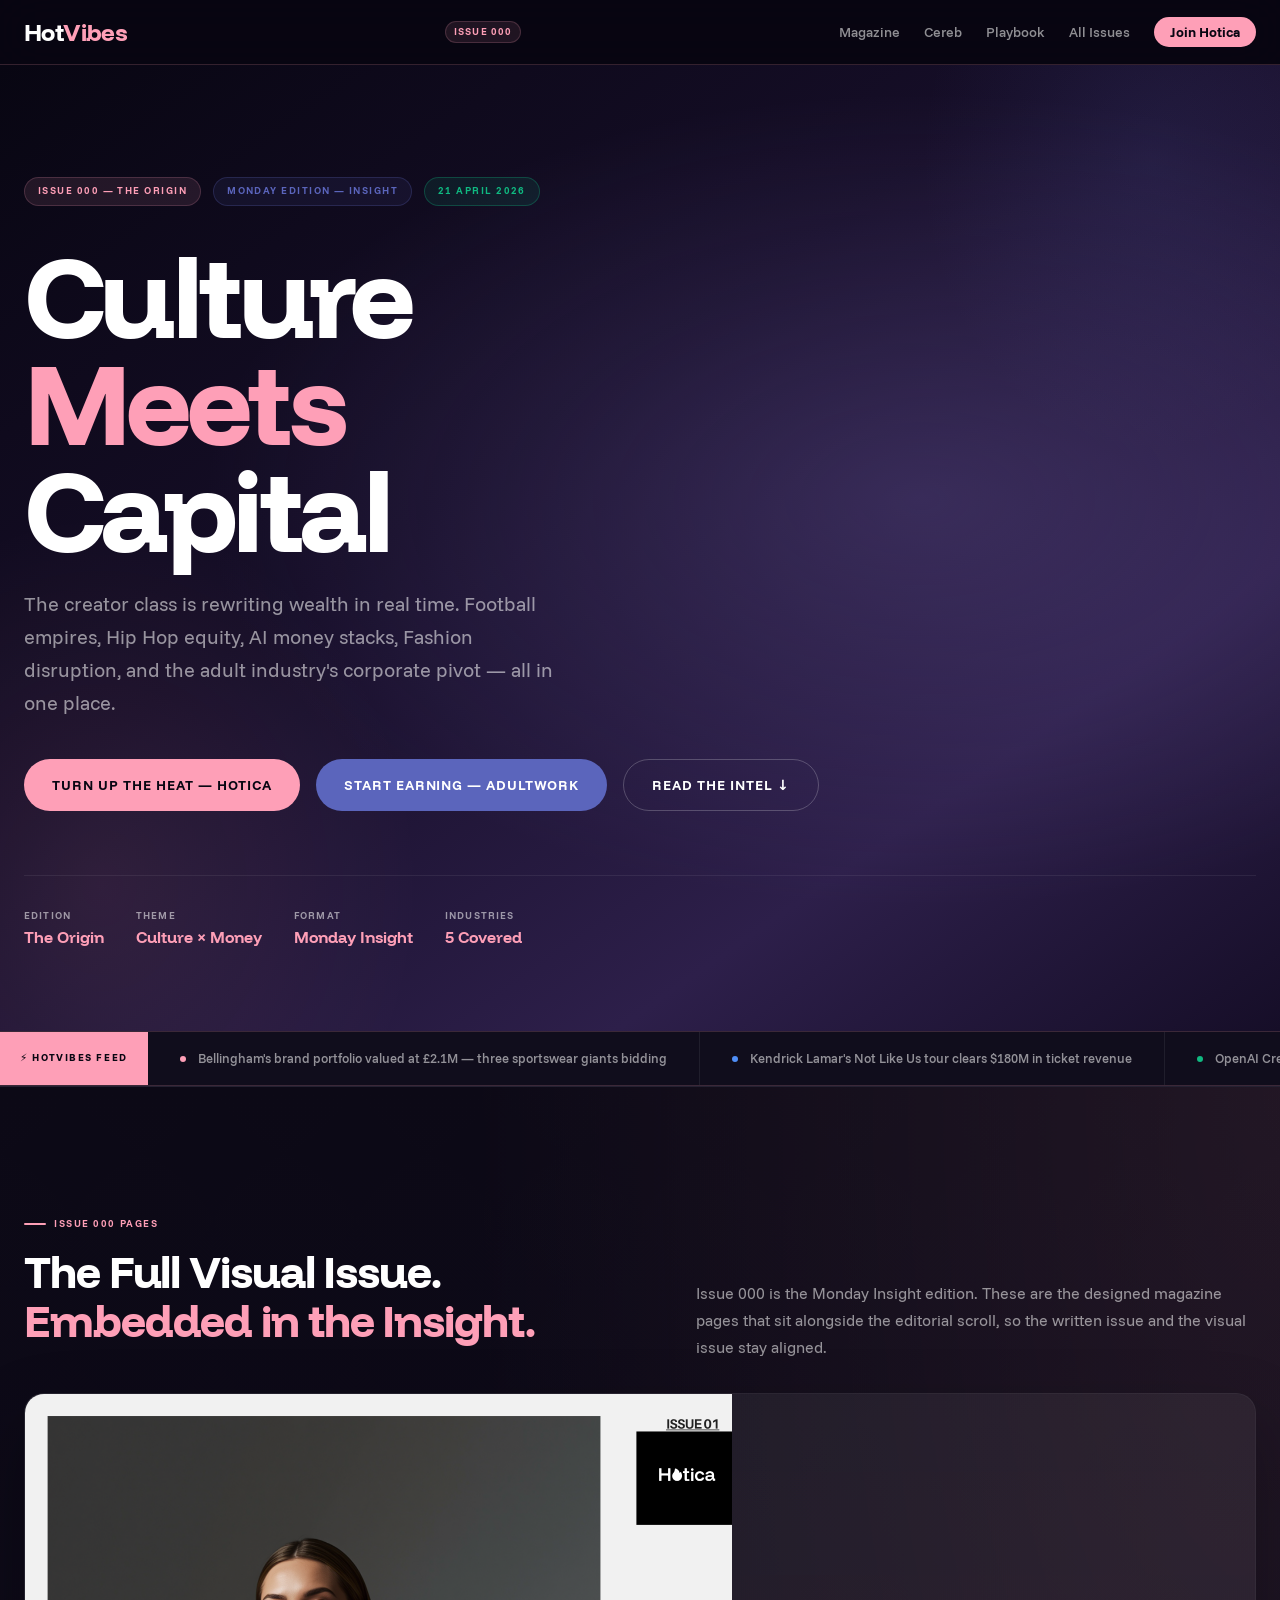
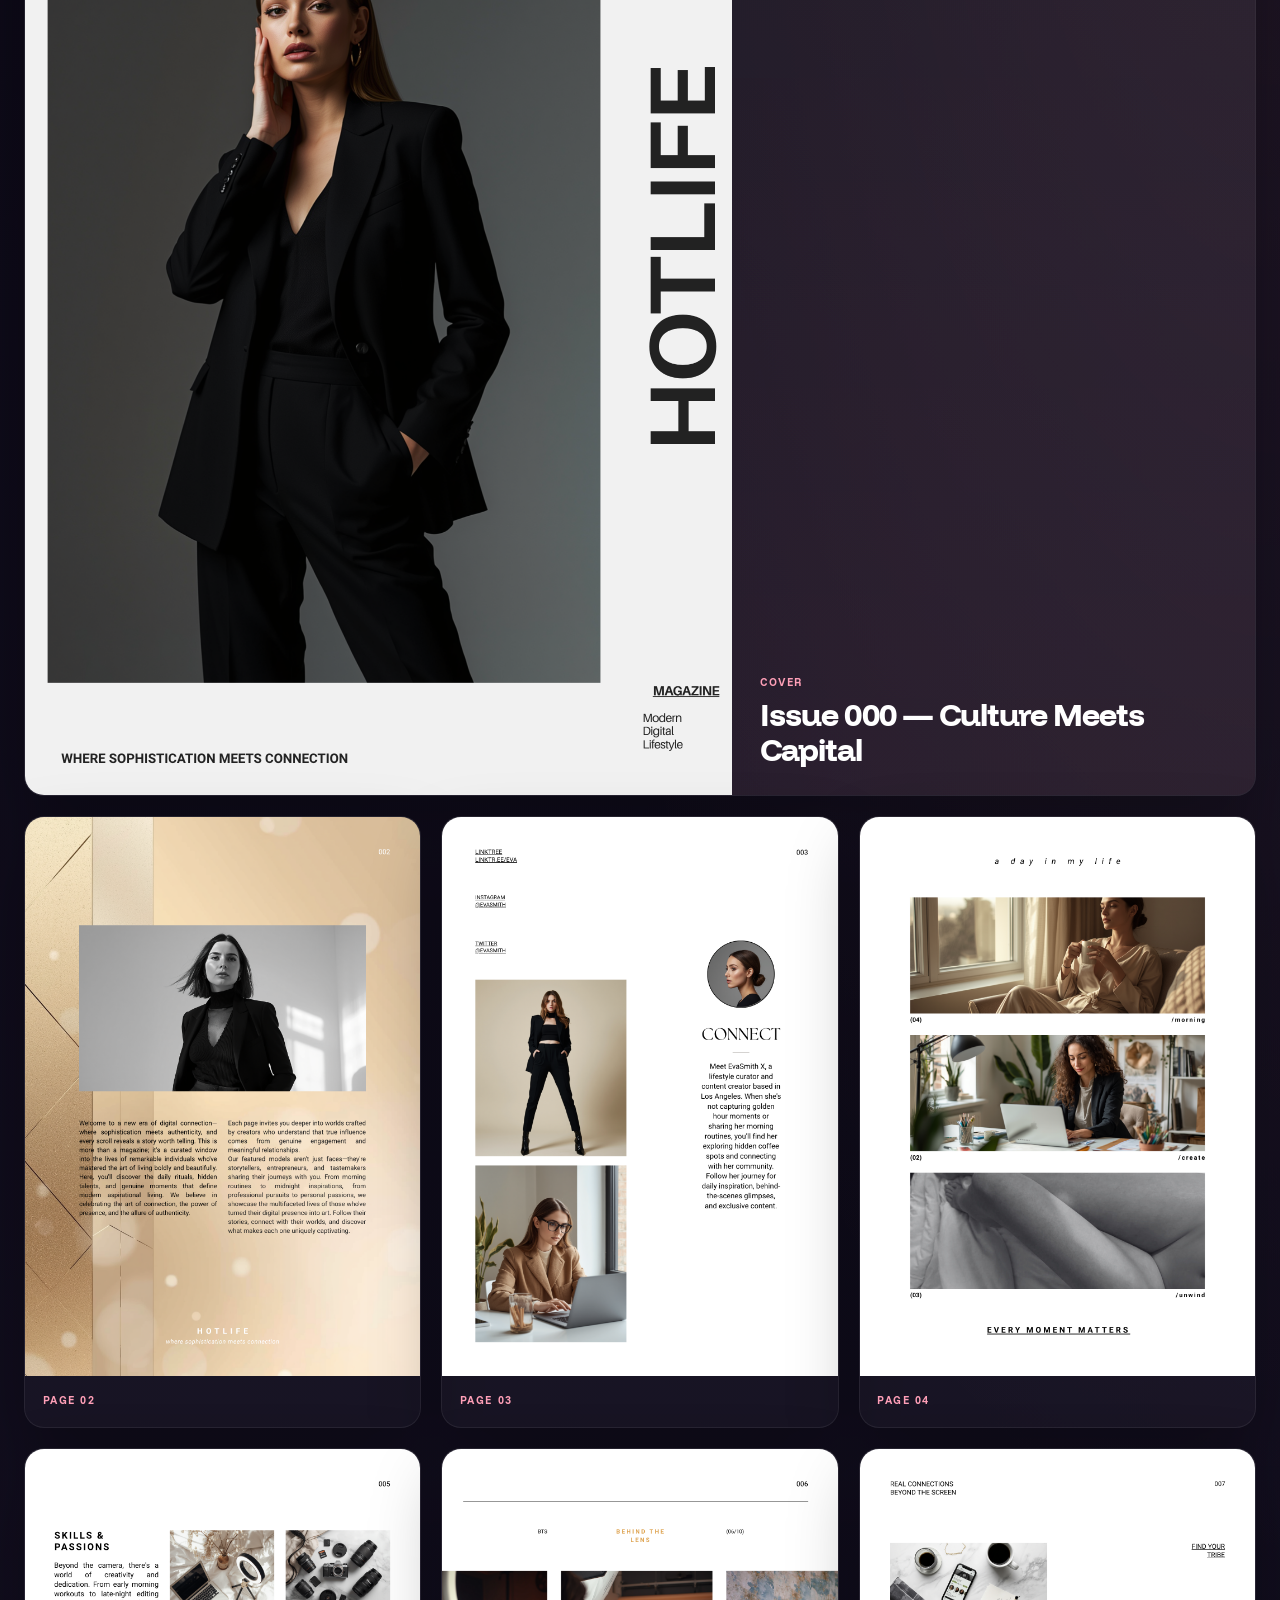
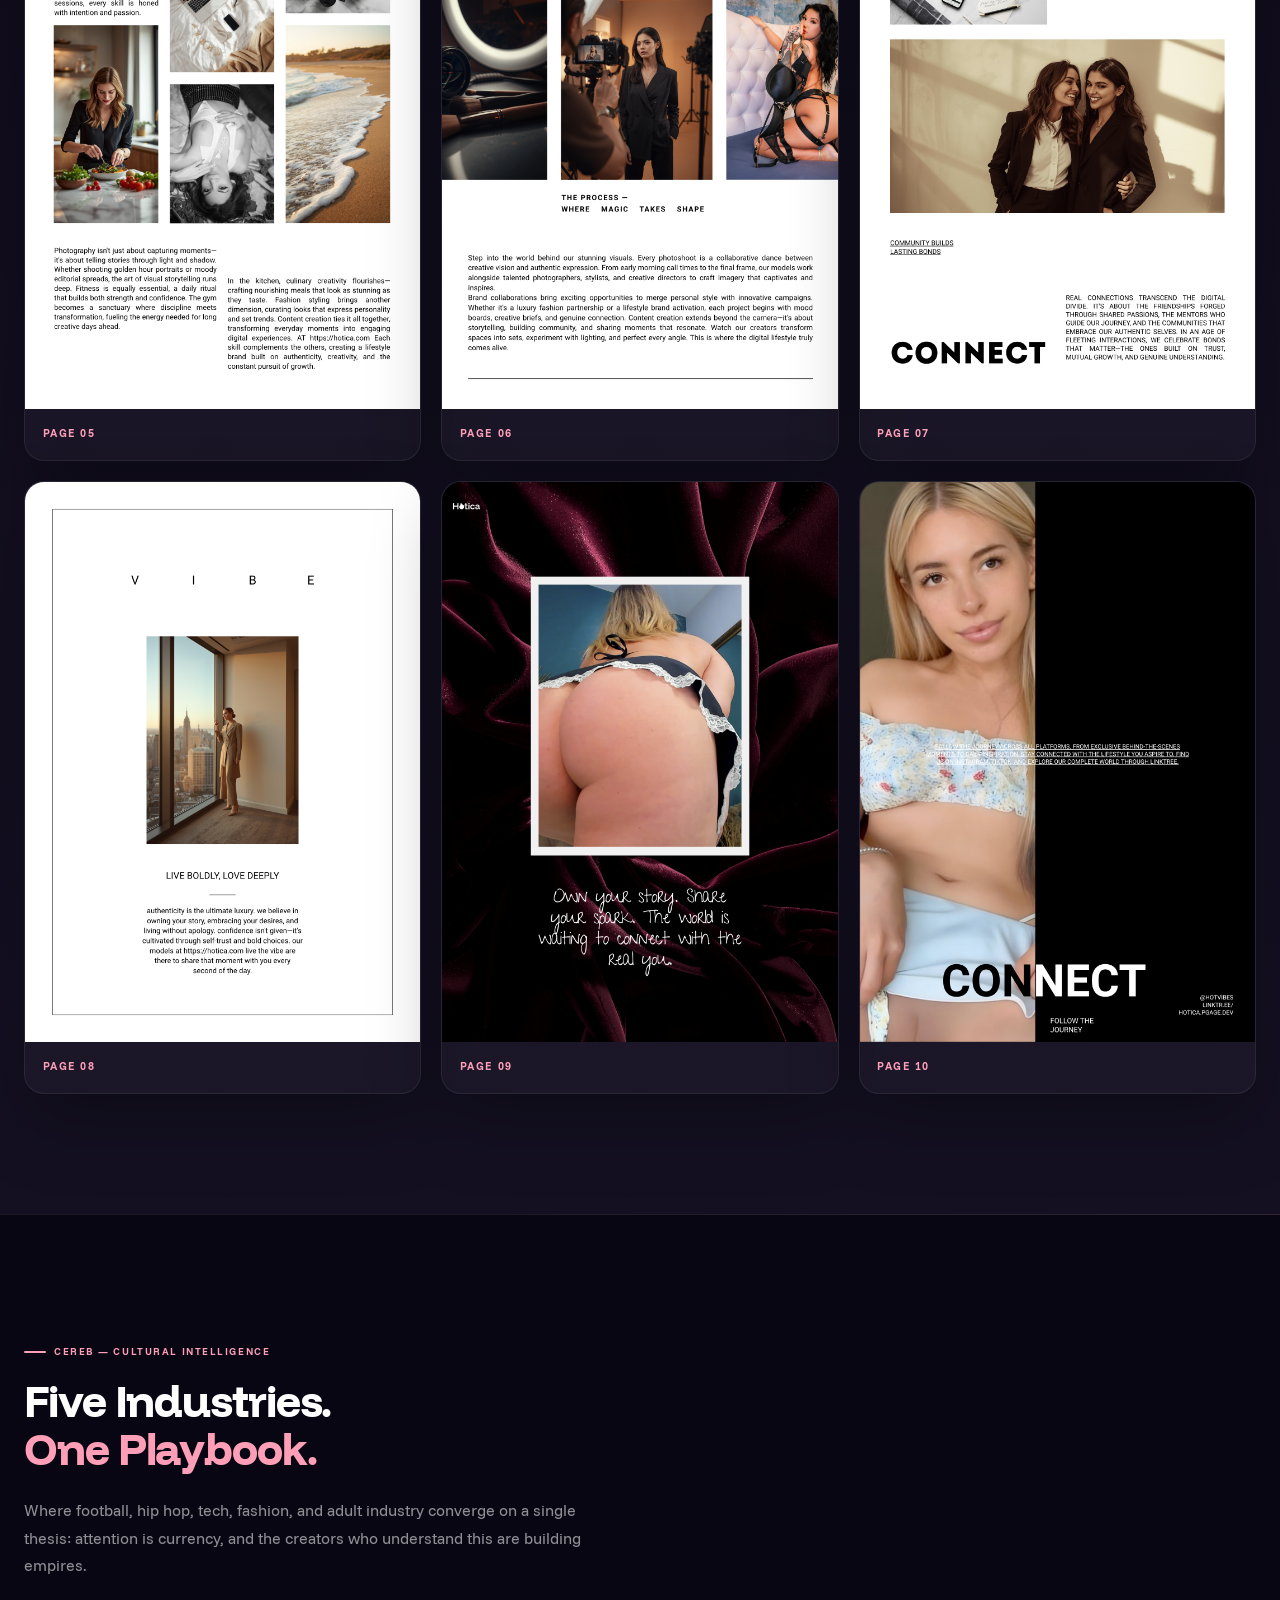
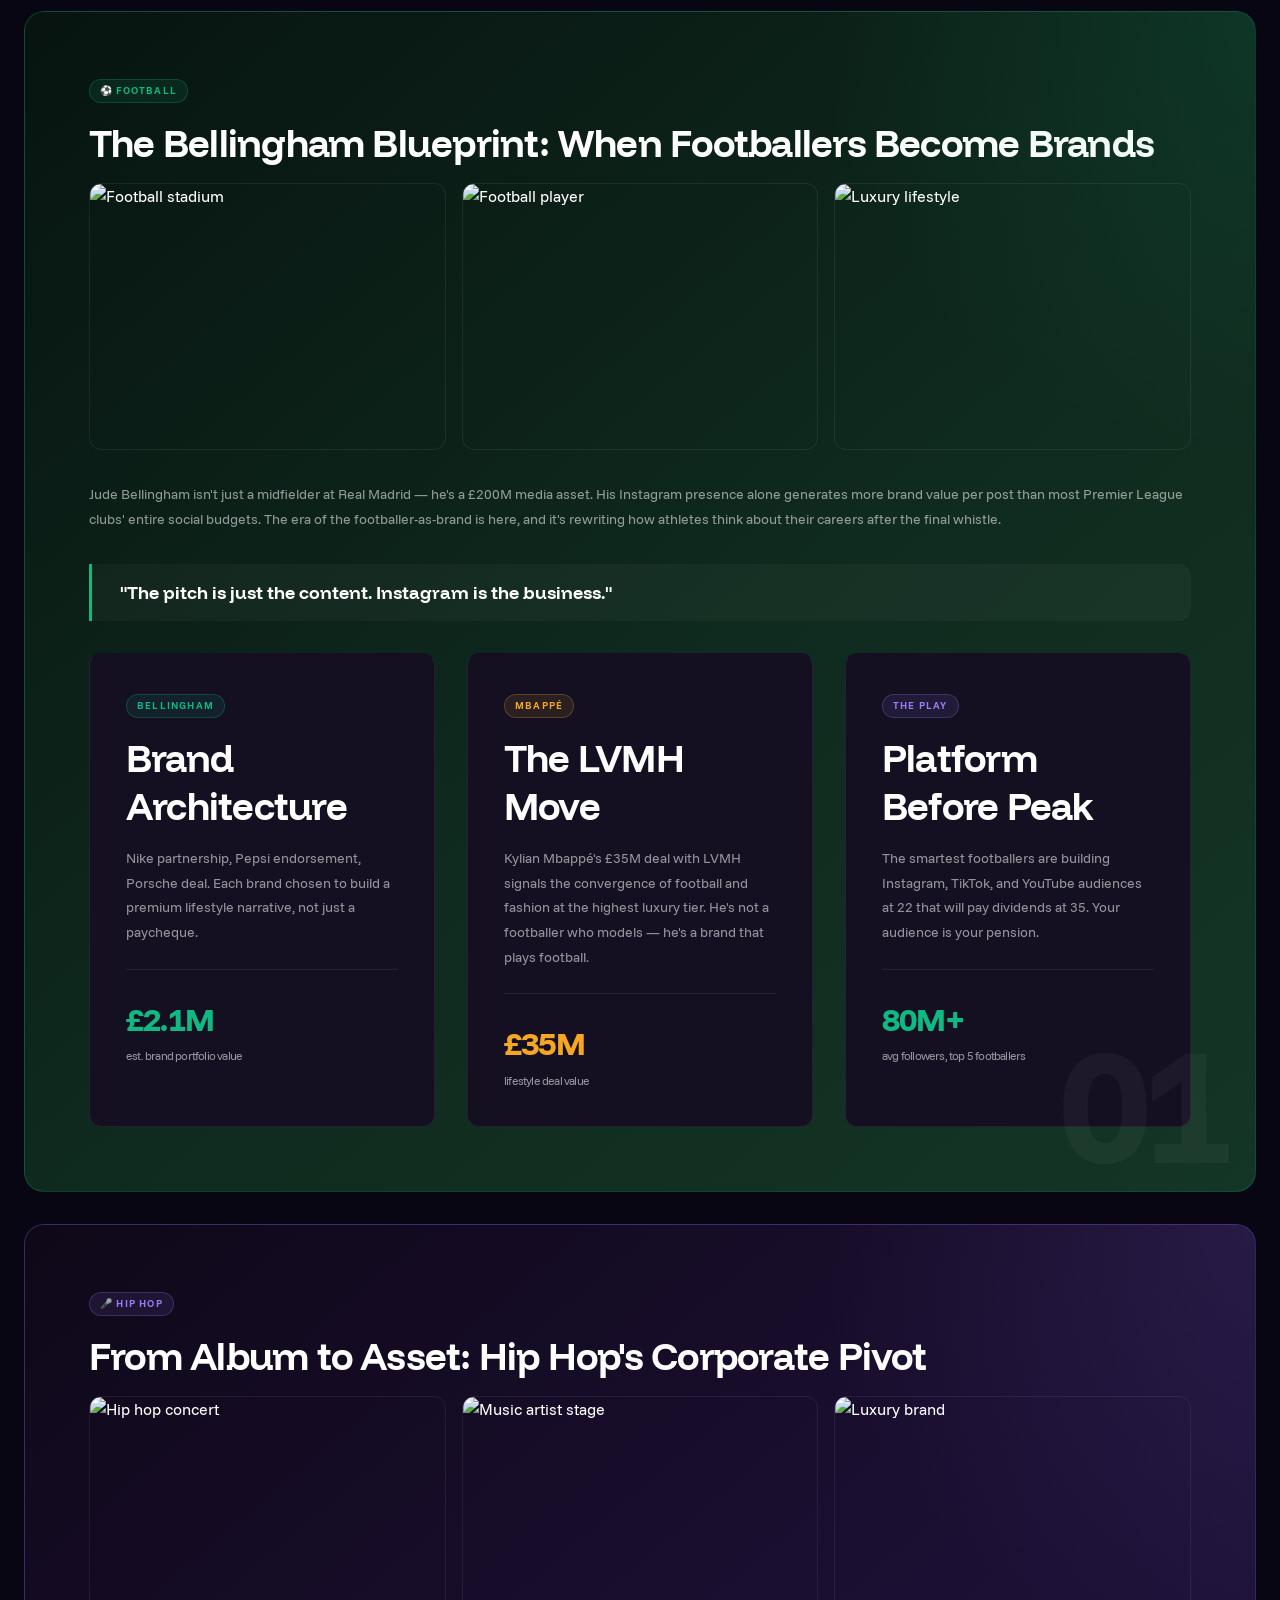
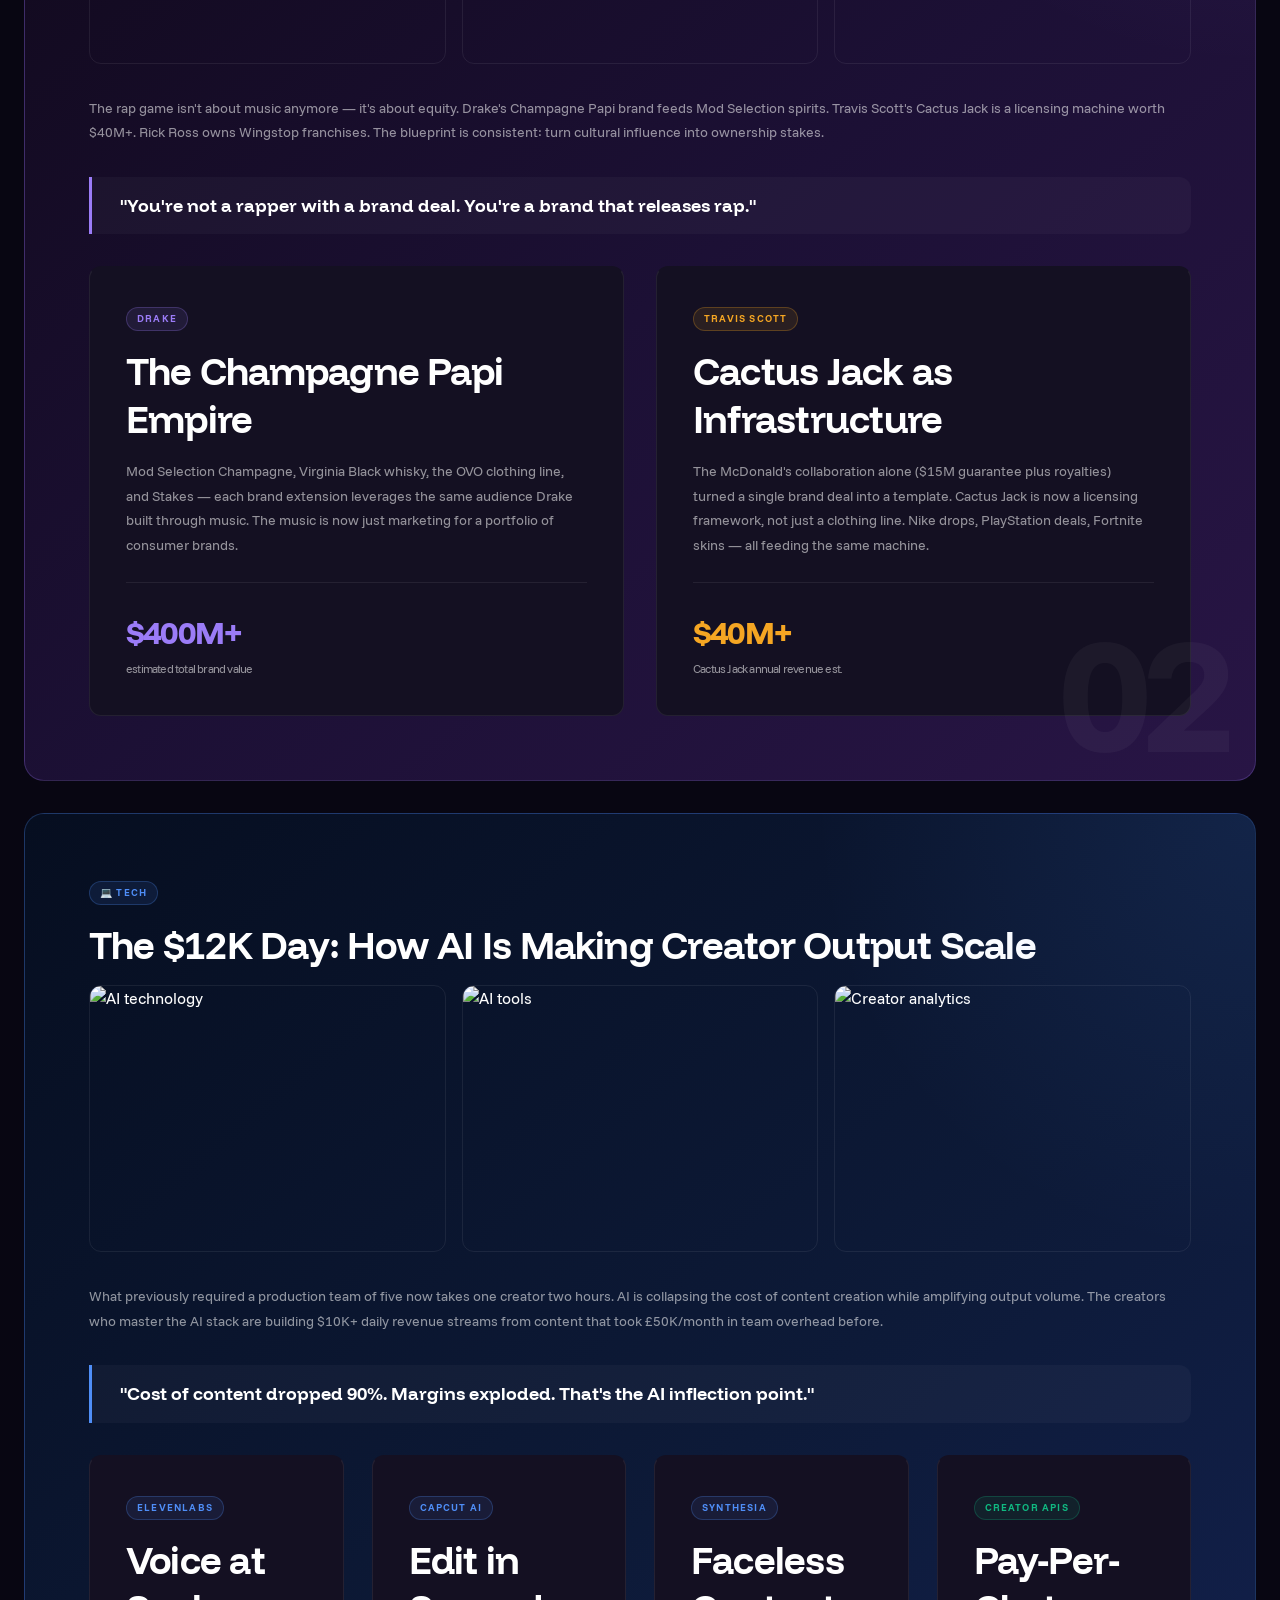
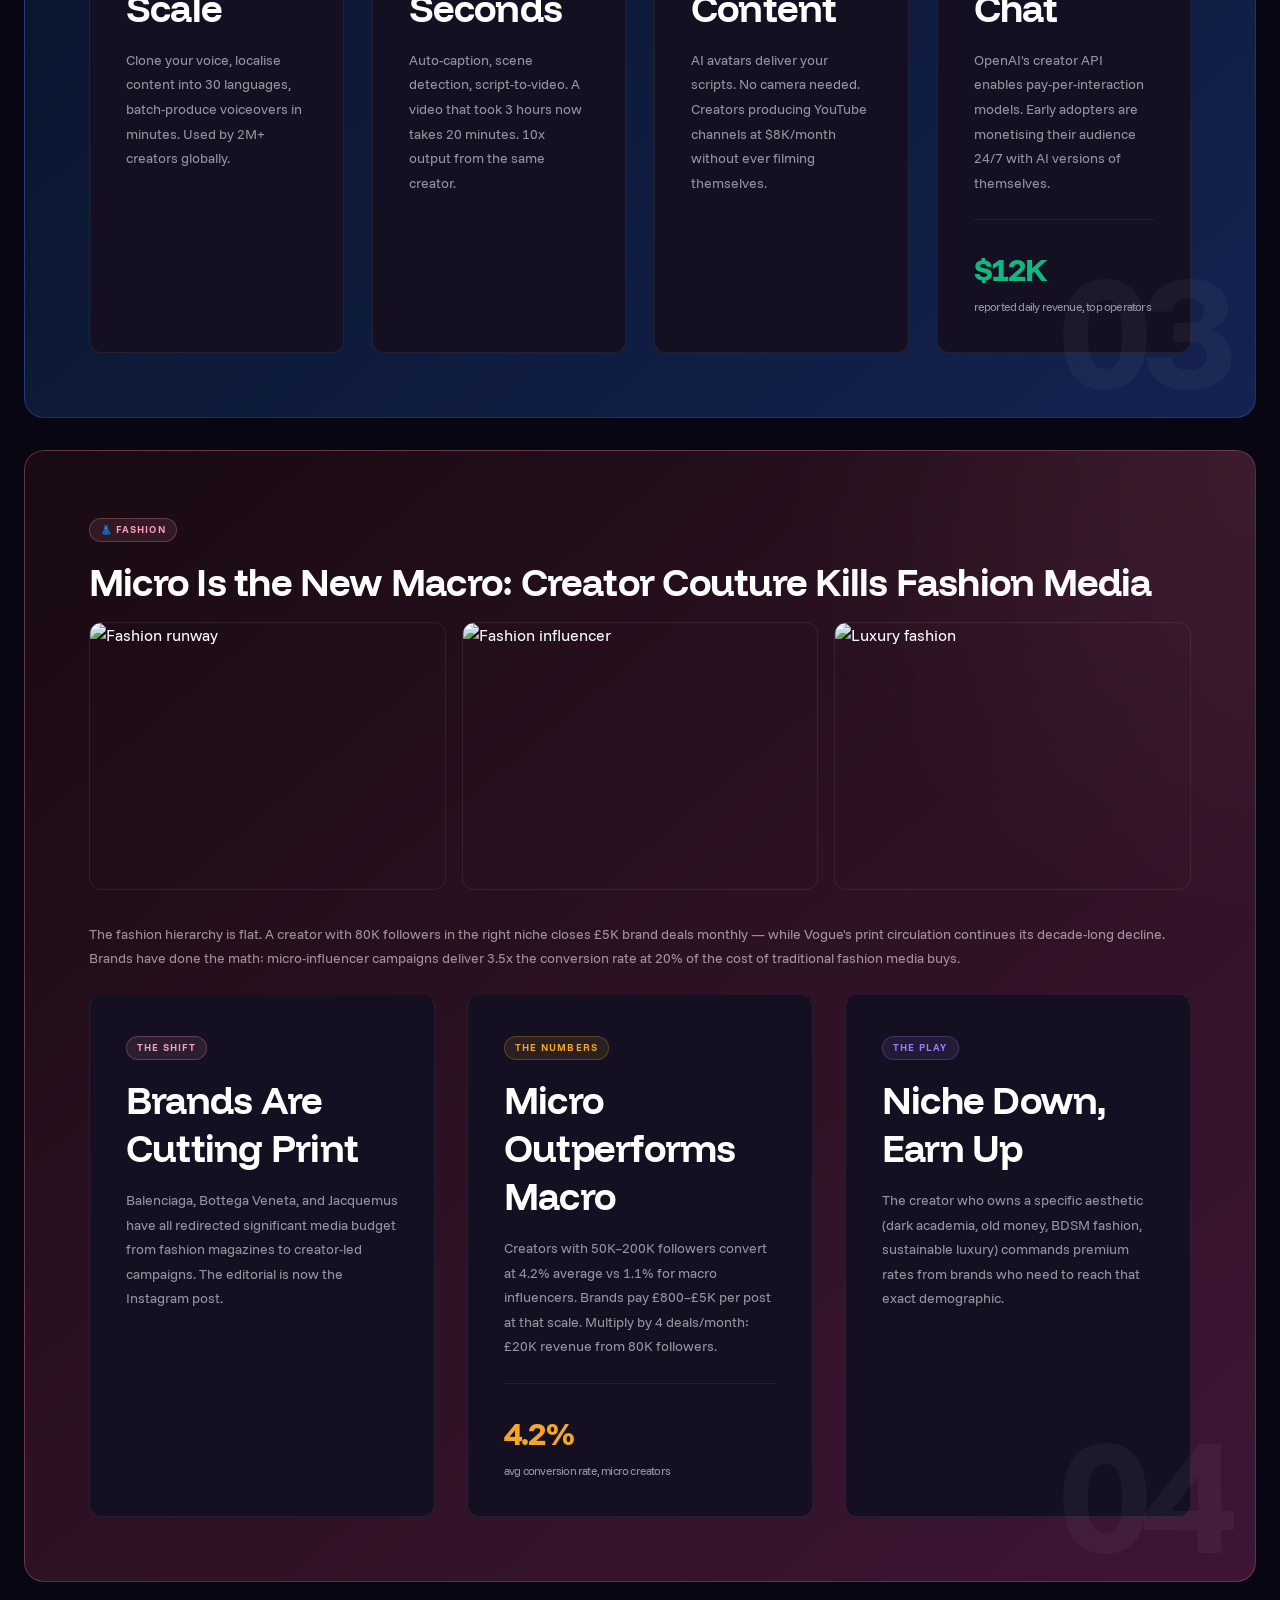
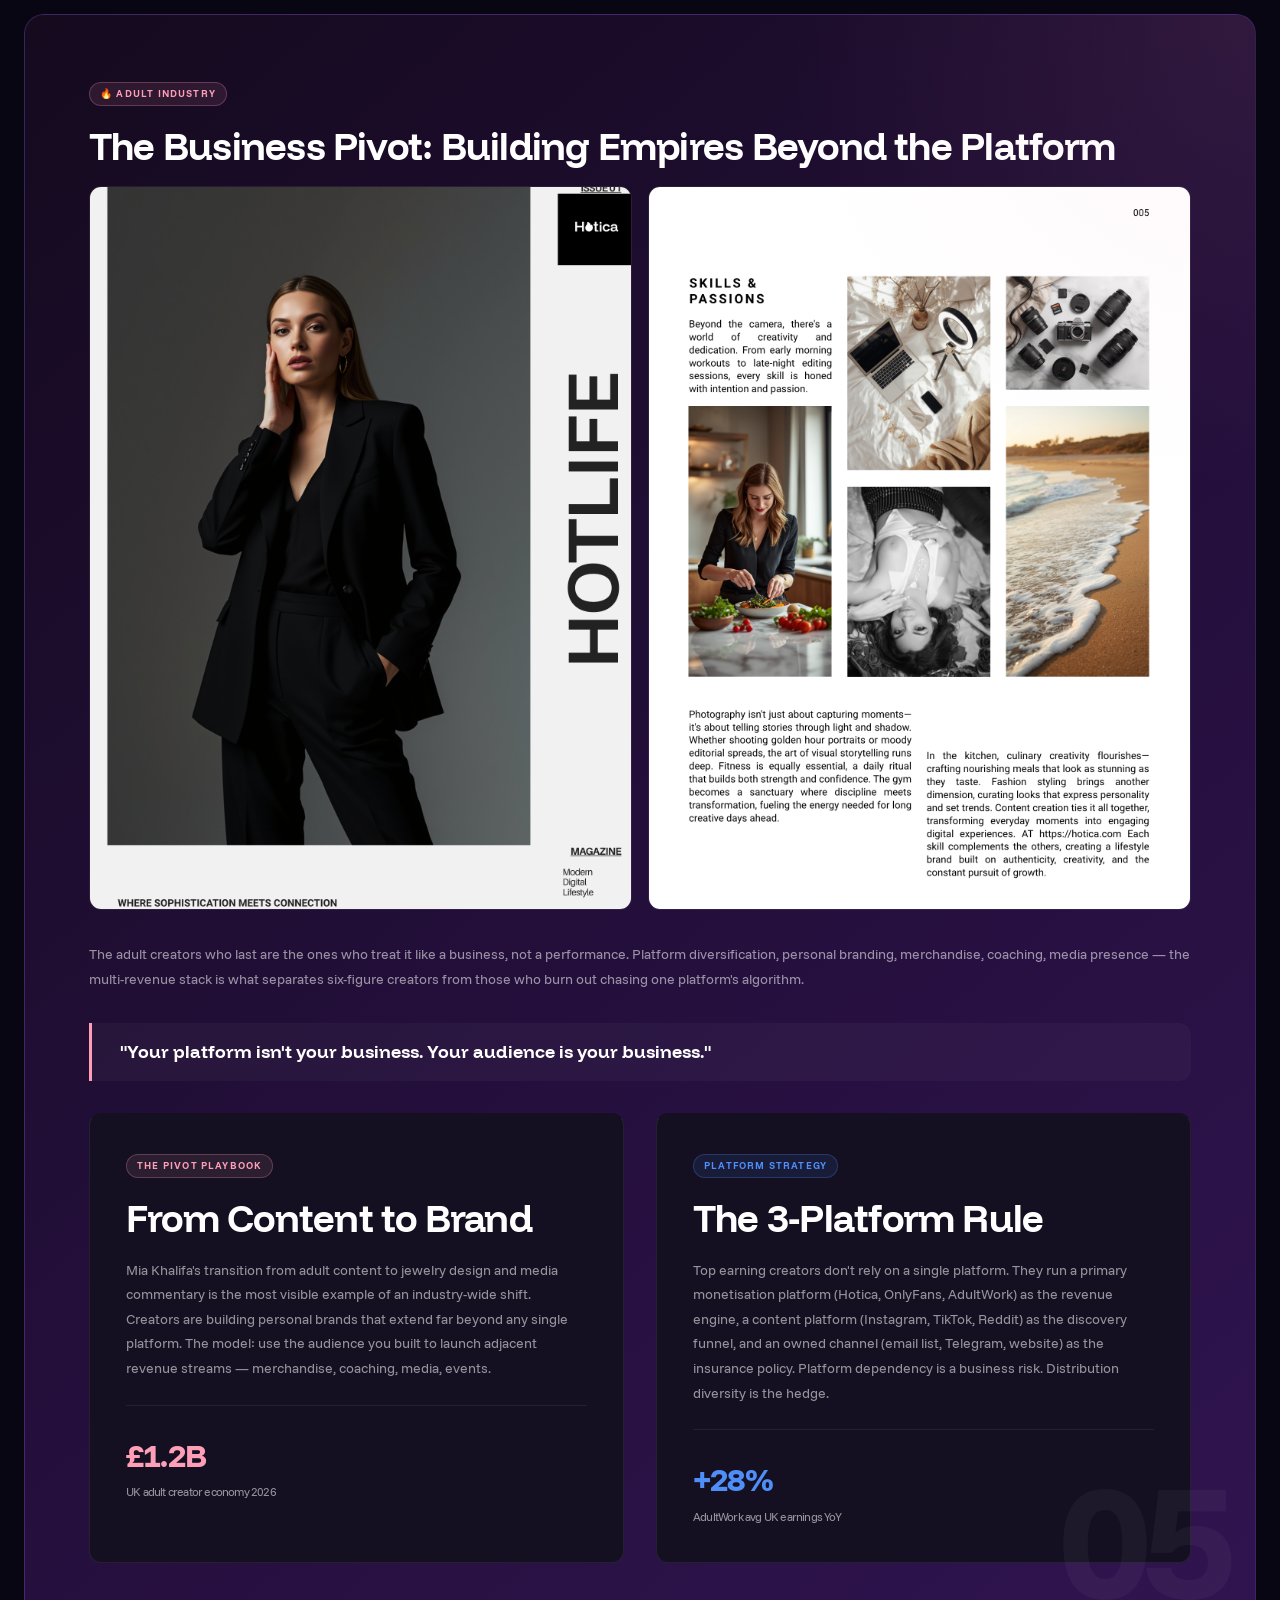
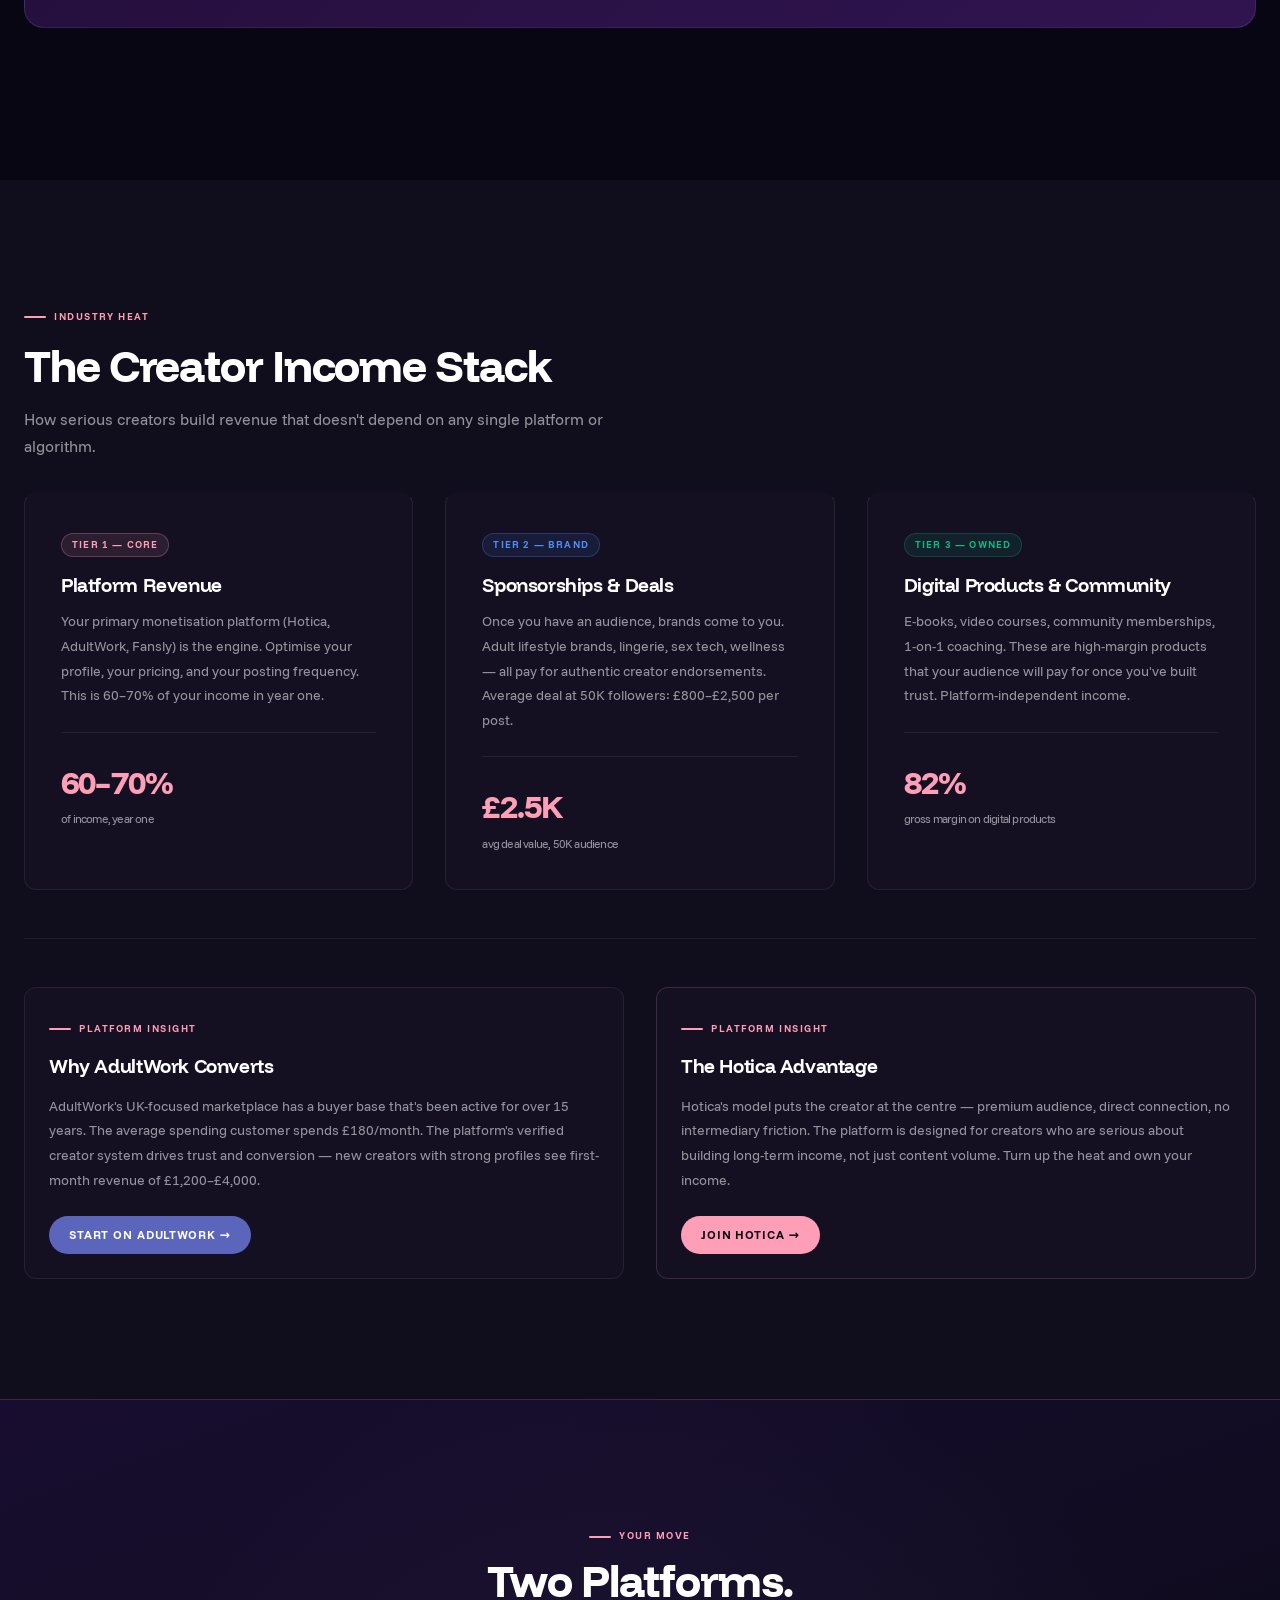
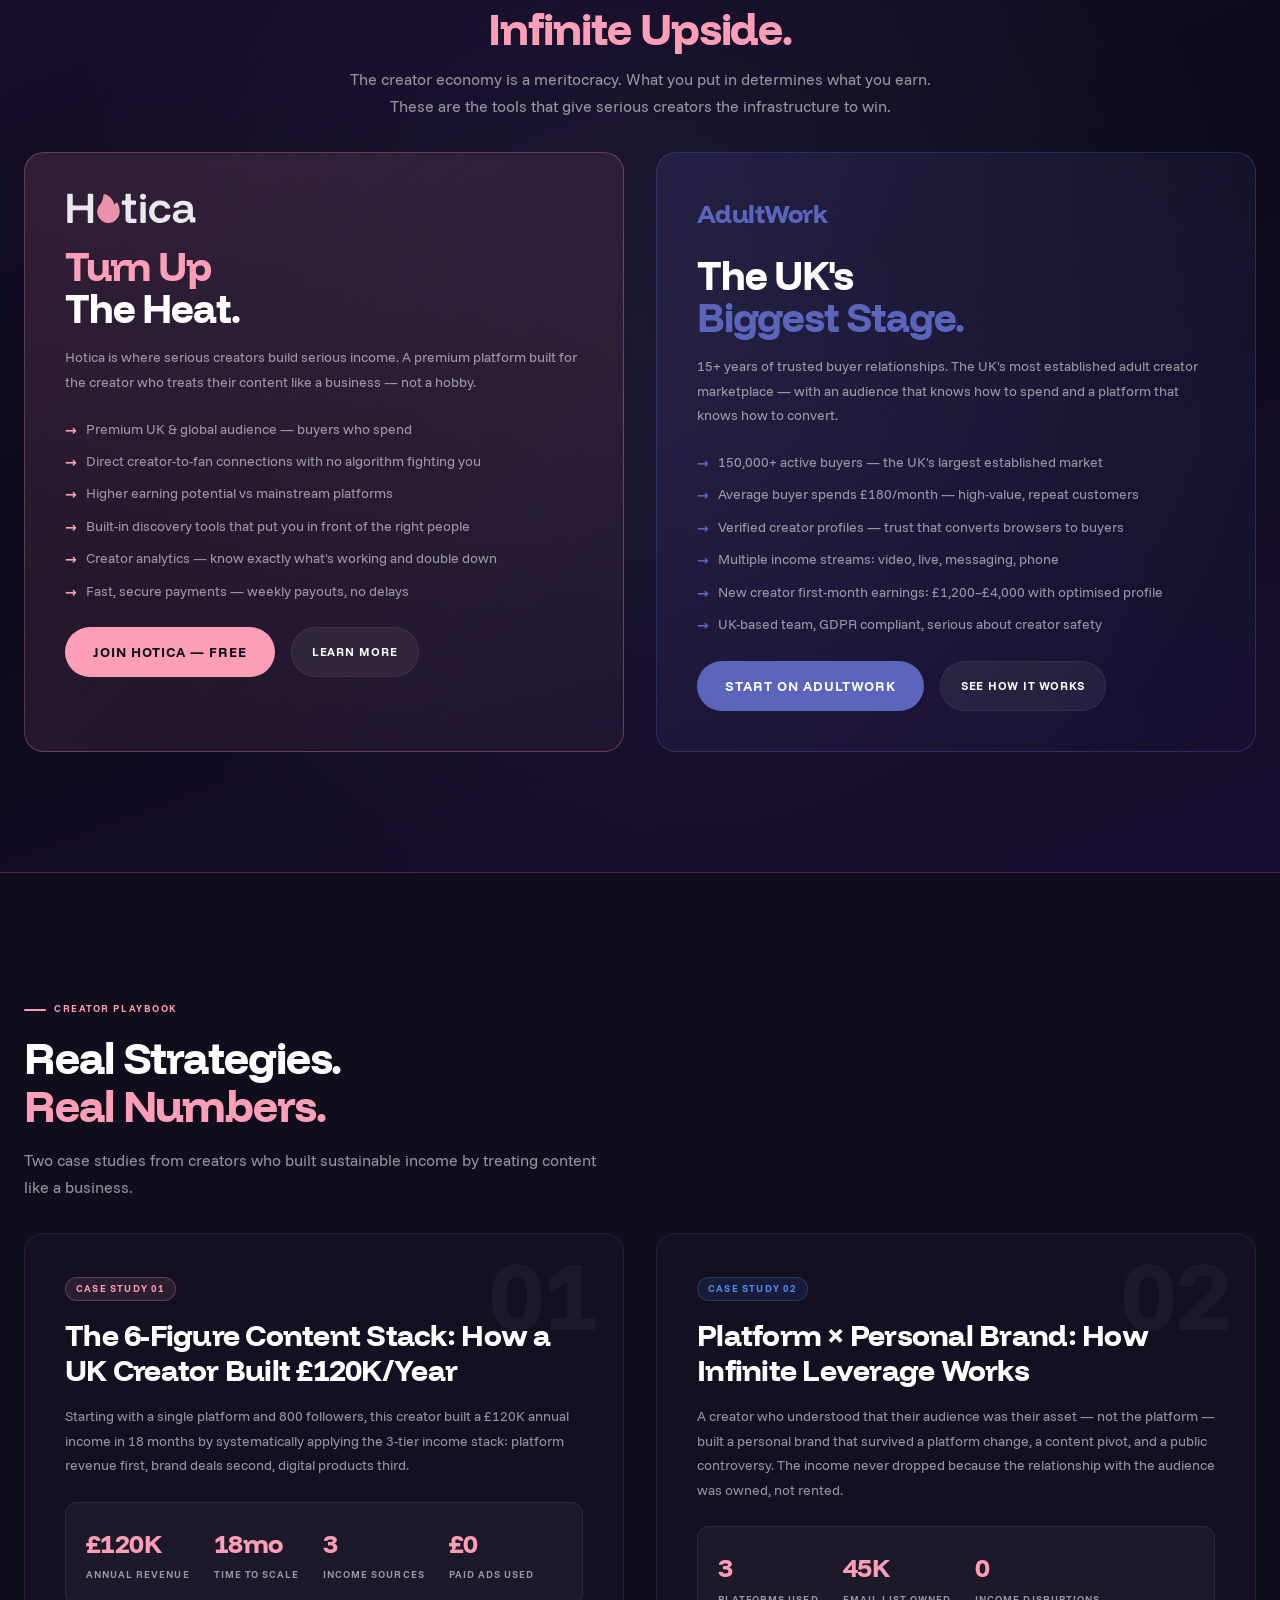
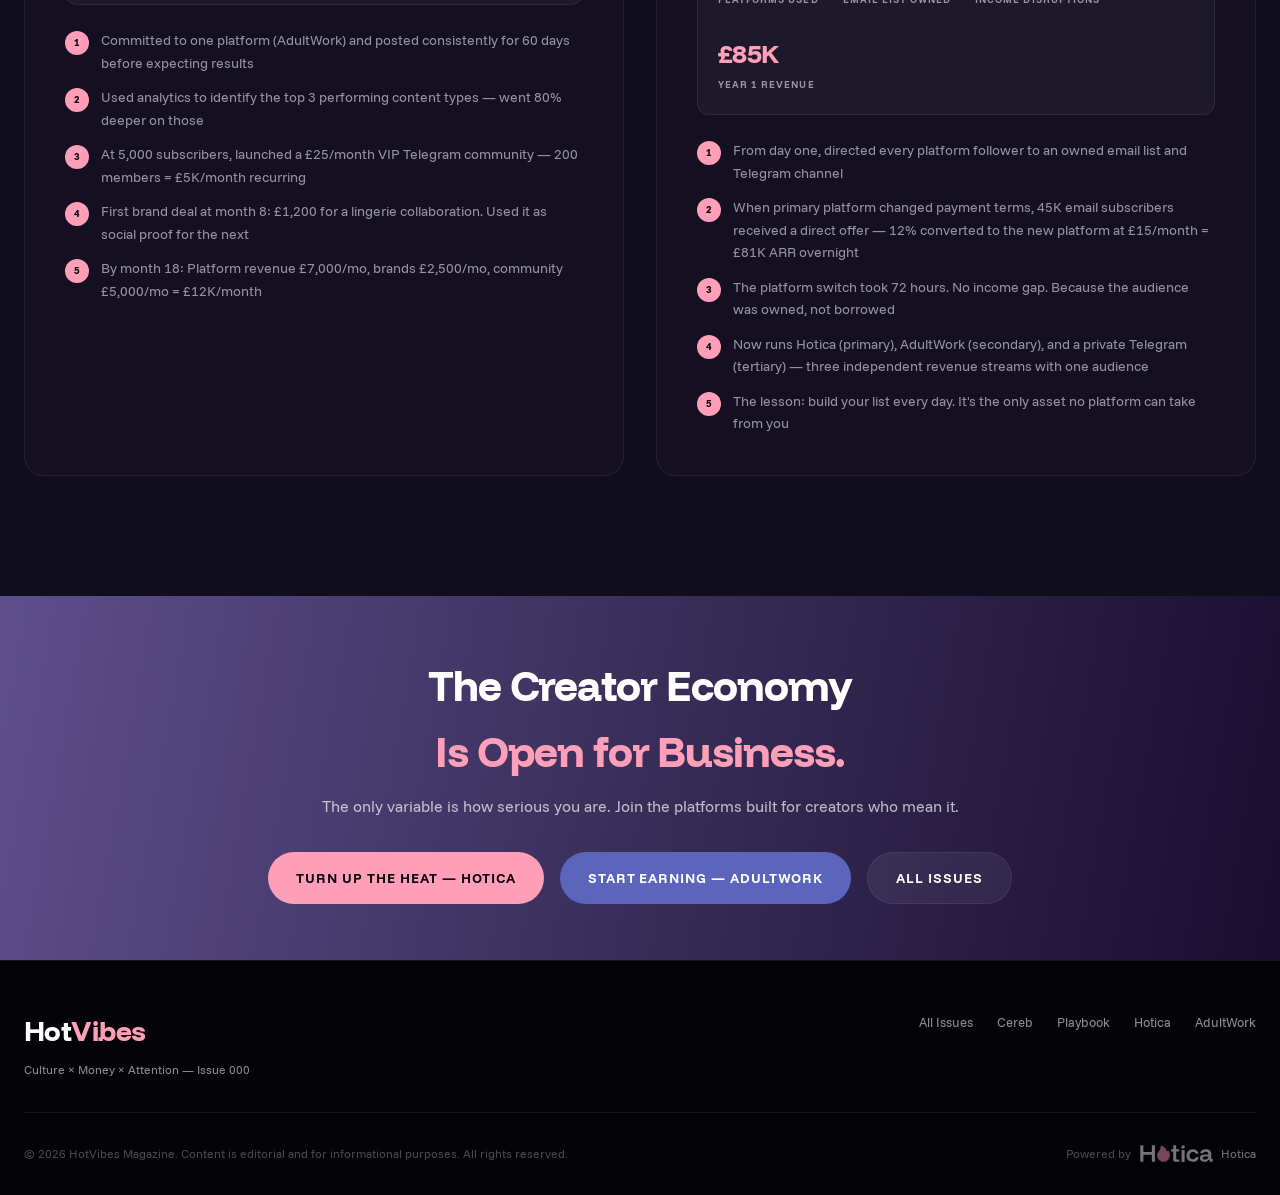
==== issues/000/index.html @ a5a2f008 "Design refresh: expanded palette, whitespace, category colours + images - New colour tokens: electri" ====
<!DOCTYPE html>
<html lang="en">
<head>
<meta charset="UTF-8">
<meta name="viewport" content="width=device-width, initial-scale=1.0">
<title>HotVibes Issue 000 — Culture Meets Capital</title>
<meta name="description" content="The creator class is rewriting wealth in real time. Football, Hip Hop, Tech, Fashion & Adult Industry intel in one place.">
<meta property="og:title" content="HotVibes Issue 000 — Culture Meets Capital">
<meta property="og:description" content="The creator class is rewriting wealth in real time.">
<meta property="og:type" content="article">
<link rel="canonical" href="/issues/000/">
<link rel="stylesheet" href="../../assets/css/styles.css">
</head>
<body>

<!-- NAV -->
<nav class="nav">
  <div class="nav-inner">
    <a href="../../" class="nav-logo"><span class="hot">Hot</span><span class="vibes">Vibes</span></a>
    <span class="nav-badge">Issue 000</span>
    <ul class="nav-links">
      <li><a href="#magazine">Magazine</a></li>
      <li><a href="#cereb">Cereb</a></li>
      <li><a href="#playbook">Playbook</a></li>
      <li><a href="../../">All Issues</a></li>
      <li><a href="https://hotica.com" target="_blank" rel="noopener" class="nav-cta">Join Hotica</a></li>
    </ul>
  </div>
</nav>

<!-- HERO -->
<section class="hero">
  <div class="hero-inner">
    <div class="hero-eyebrow fu fu1">
      <span class="tag tag-pink">Issue 000 — The Origin</span>
      <span class="tag tag-blue">Monday Edition — Insight</span>
      <span class="tag tag-green">21 April 2026</span>
    </div>

    <h1 class="hero-title fu fu2">
      Culture<br>
      <span class="acc">Meets</span><br>
      Capital
    </h1>

    <p class="hero-tagline fu fu3">
      The creator class is rewriting wealth in real time. Football empires, Hip Hop equity, AI money stacks, Fashion disruption, and the adult industry's corporate pivot — all in one place.
    </p>

    <div class="hero-ctas fu fu4">
      <a href="https://hotica.com" target="_blank" rel="noopener" class="btn btn-pink pulse">Turn Up the Heat — Hotica</a>
      <a href="https://adultwork.com" target="_blank" rel="noopener" class="btn btn-blue">Start Earning — AdultWork</a>
      <a href="#cereb" class="btn btn-outline">Read the Intel ↓</a>
    </div>

    <div class="hero-meta fu fu4">
      <div class="hero-meta-item">
        <span class="hm-label">Edition</span>
        <span class="hm-value">The Origin</span>
      </div>
      <div class="hero-meta-item">
        <span class="hm-label">Theme</span>
        <span class="hm-value">Culture × Money</span>
      </div>
      <div class="hero-meta-item">
        <span class="hm-label">Format</span>
        <span class="hm-value">Monday Insight</span>
      </div>
      <div class="hero-meta-item">
        <span class="hm-label">Industries</span>
        <span class="hm-value">5 Covered</span>
      </div>
    </div>
  </div>
</section>

<!-- HOTVIBES FEED -->
<div class="ticker-wrap">
  <div class="ticker-inner">
    <div class="ticker-badge">⚡ HotVibes Feed</div>
    <div class="ticker-track-wrap">
      <div class="ticker-track">
        <div class="ticker-item"><span class="dot"></span>Bellingham's brand portfolio valued at £2.1M — three sportswear giants bidding</div>
        <div class="ticker-item"><span class="dot b"></span>Kendrick Lamar's Not Like Us tour clears $180M in ticket revenue</div>
        <div class="ticker-item"><span class="dot g"></span>OpenAI Creator API early adopters reporting $12K/day from pay-per-interaction models</div>
        <div class="ticker-item"><span class="dot"></span>Balenciaga redirects 40% of ad budget from print to creator deals</div>
        <div class="ticker-item"><span class="dot b"></span>UK adult creator economy hits £1.2B — platform diversification now essential</div>
        <div class="ticker-item"><span class="dot g"></span>Mbappé signs £35M lifestyle brand deal with LVMH — football meets luxury</div>
        <div class="ticker-item"><span class="dot"></span>ElevenLabs AI voice cloning now used by 2M+ content creators globally</div>
        <div class="ticker-item"><span class="dot b"></span>Travis Scott's Cactus Jack brand generates $40M+ annually across licensing</div>
        <div class="ticker-item"><span class="dot g"></span>Micro-influencers (50K–200K) outperform celebrities in conversion rate by 3.5x</div>
        <div class="ticker-item"><span class="dot"></span>AdultWork creator average UK earnings up 28% YoY — monetisation tools key</div>
      </div>
    </div>
  </div>
</div>

<!-- MAGAZINE PAGES -->
<section class="section magazine-section" id="magazine">
  <div class="container">
    <div class="magazine-head fu">
      <div>
        <div class="label">Issue 000 Pages</div>
        <h2 class="section-title mb-2">The Full Visual Issue.<br><span class="text-pink">Embedded in the Insight.</span></h2>
      </div>
      <p class="section-sub">Issue 000 is the Monday Insight edition. These are the designed magazine pages that sit alongside the editorial scroll, so the written issue and the visual issue stay aligned.</p>
    </div>

    <div class="magazine-grid fu">
      <figure class="mag-card mag-card-cover">
        <img src="../../lifestyle-magazine-assets/cover page.png" alt="HotVibes Issue 000 cover page" loading="eager">
        <figcaption>
          <span class="mag-kicker">Cover</span>
          <span class="mag-title">Issue 000 — Culture Meets Capital</span>
        </figcaption>
      </figure>

      <figure class="mag-card">
        <img src="../../lifestyle-magazine-assets/2.png" alt="HotVibes Issue 000 page 2" loading="lazy">
        <figcaption><span class="mag-kicker">Page 02</span></figcaption>
      </figure>
      <figure class="mag-card">
        <img src="../../lifestyle-magazine-assets/3.png" alt="HotVibes Issue 000 page 3" loading="lazy">
        <figcaption><span class="mag-kicker">Page 03</span></figcaption>
      </figure>
      <figure class="mag-card">
        <img src="../../lifestyle-magazine-assets/4.png" alt="HotVibes Issue 000 page 4" loading="lazy">
        <figcaption><span class="mag-kicker">Page 04</span></figcaption>
      </figure>
      <figure class="mag-card">
        <img src="../../lifestyle-magazine-assets/5.png" alt="HotVibes Issue 000 page 5" loading="lazy">
        <figcaption><span class="mag-kicker">Page 05</span></figcaption>
      </figure>
      <figure class="mag-card">
        <img src="../../lifestyle-magazine-assets/6.png" alt="HotVibes Issue 000 page 6" loading="lazy">
        <figcaption><span class="mag-kicker">Page 06</span></figcaption>
      </figure>
      <figure class="mag-card">
        <img src="../../lifestyle-magazine-assets/7.png" alt="HotVibes Issue 000 page 7" loading="lazy">
        <figcaption><span class="mag-kicker">Page 07</span></figcaption>
      </figure>
      <figure class="mag-card">
        <img src="../../lifestyle-magazine-assets/8.png" alt="HotVibes Issue 000 page 8" loading="lazy">
        <figcaption><span class="mag-kicker">Page 08</span></figcaption>
      </figure>
      <figure class="mag-card">
        <img src="../../lifestyle-magazine-assets/9.png" alt="HotVibes Issue 000 page 9" loading="lazy">
        <figcaption><span class="mag-kicker">Page 09</span></figcaption>
      </figure>
      <figure class="mag-card">
        <img src="../../lifestyle-magazine-assets/10.png" alt="HotVibes Issue 000 page 10" loading="lazy">
        <figcaption><span class="mag-kicker">Page 10</span></figcaption>
      </figure>
    </div>
  </div>
</section>

<!-- CEREB SECTION -->
<section class="section" id="cereb">
  <div class="container">
    <div class="label">Cereb — Cultural Intelligence</div>
    <h2 class="section-title mb-3">Five Industries.<br><span class="text-pink">One Playbook.</span></h2>
    <p class="section-sub mb-4">Where football, hip hop, tech, fashion, and adult industry converge on a single thesis: attention is currency, and the creators who understand this are building empires.</p>

    <!-- FOOTBALL -->
    <div class="cereb-hero cereb-football fu">
      <div class="cereb-num">01</div>
      <span class="card-tag ct-green">⚽ Football</span>
      <h3 class="card-title">The Bellingham Blueprint: When Footballers Become Brands</h3>
      <div class="cereb-img-row">
        <img src="https://images.unsplash.com/photo-1560272564-c83b66b1ad12?w=800&q=80&auto=format&fit=crop" alt="Football stadium" loading="lazy">
        <img src="https://images.unsplash.com/photo-1606925797300-0b35e9d1794e?w=800&q=80&auto=format&fit=crop" alt="Football player" loading="lazy">
        <img src="https://images.unsplash.com/photo-1517466787929-bc90951d0974?w=800&q=80&auto=format&fit=crop" alt="Luxury lifestyle" loading="lazy">
      </div>
      <p class="card-body">Jude Bellingham isn't just a midfielder at Real Madrid — he's a £200M media asset. His Instagram presence alone generates more brand value per post than most Premier League clubs' entire social budgets. The era of the footballer-as-brand is here, and it's rewriting how athletes think about their careers after the final whistle.</p>
      <div class="pull-quote green">"The pitch is just the content. Instagram is the business."</div>
      <div class="g3 mt-3">
        <div class="card c-green">
          <span class="card-tag ct-green">Bellingham</span>
          <div class="card-title">Brand Architecture</div>
          <div class="card-body">Nike partnership, Pepsi endorsement, Porsche deal. Each brand chosen to build a premium lifestyle narrative, not just a paycheque.</div>
          <div class="card-stat s-green">£2.1M<span class="card-stat-label">est. brand portfolio value</span></div>
        </div>
        <div class="card c-amber">
          <span class="card-tag ct-amber">Mbappé</span>
          <div class="card-title">The LVMH Move</div>
          <div class="card-body">Kylian Mbappé's £35M deal with LVMH signals the convergence of football and fashion at the highest luxury tier. He's not a footballer who models — he's a brand that plays football.</div>
          <div class="card-stat s-amber">£35M<span class="card-stat-label">lifestyle deal value</span></div>
        </div>
        <div class="card c-green">
          <span class="card-tag ct-purple">The Play</span>
          <div class="card-title">Platform Before Peak</div>
          <div class="card-body">The smartest footballers are building Instagram, TikTok, and YouTube audiences at 22 that will pay dividends at 35. Your audience is your pension.</div>
          <div class="card-stat s-green">80M+<span class="card-stat-label">avg followers, top 5 footballers</span></div>
        </div>
      </div>
    </div>

    <!-- HIP HOP -->
    <div class="cereb-hero cereb-hiphop fu">
      <div class="cereb-num">02</div>
      <span class="card-tag ct-purple">🎤 Hip Hop</span>
      <h3 class="card-title">From Album to Asset: Hip Hop's Corporate Pivot</h3>
      <div class="cereb-img-row">
        <img src="https://images.unsplash.com/photo-1493225457124-a3eb161ffa5f?w=800&q=80&auto=format&fit=crop" alt="Hip hop concert" loading="lazy">
        <img src="https://images.unsplash.com/photo-1571609803939-c7c3bbe3b9b5?w=800&q=80&auto=format&fit=crop" alt="Music artist stage" loading="lazy">
        <img src="https://images.unsplash.com/photo-1601935111741-ae98b2b230b0?w=800&q=80&auto=format&fit=crop" alt="Luxury brand" loading="lazy">
      </div>
      <p class="card-body">The rap game isn't about music anymore — it's about equity. Drake's Champagne Papi brand feeds Mod Selection spirits. Travis Scott's Cactus Jack is a licensing machine worth $40M+. Rick Ross owns Wingstop franchises. The blueprint is consistent: turn cultural influence into ownership stakes.</p>
      <div class="pull-quote violet">"You're not a rapper with a brand deal. You're a brand that releases rap."</div>
      <div class="g2 mt-3">
        <div class="card c-violet">
          <span class="card-tag ct-purple">Drake</span>
          <div class="card-title">The Champagne Papi Empire</div>
          <div class="card-body">Mod Selection Champagne, Virginia Black whisky, the OVO clothing line, and Stakes — each brand extension leverages the same audience Drake built through music. The music is now just marketing for a portfolio of consumer brands.</div>
          <div class="card-stat s-violet">$400M+<span class="card-stat-label">estimated total brand value</span></div>
        </div>
        <div class="card c-amber">
          <span class="card-tag ct-amber">Travis Scott</span>
          <div class="card-title">Cactus Jack as Infrastructure</div>
          <div class="card-body">The McDonald's collaboration alone ($15M guarantee plus royalties) turned a single brand deal into a template. Cactus Jack is now a licensing framework, not just a clothing line. Nike drops, PlayStation deals, Fortnite skins — all feeding the same machine.</div>
          <div class="card-stat s-amber">$40M+<span class="card-stat-label">Cactus Jack annual revenue est.</span></div>
        </div>
      </div>
    </div>

    <!-- TECH -->
    <div class="cereb-hero cereb-tech fu">
      <div class="cereb-num">03</div>
      <span class="card-tag ct-blue">💻 Tech</span>
      <h3 class="card-title">The $12K Day: How AI Is Making Creator Output Scale</h3>
      <div class="cereb-img-row">
        <img src="https://images.unsplash.com/photo-1518770660439-4636190af475?w=800&q=80&auto=format&fit=crop" alt="AI technology" loading="lazy">
        <img src="https://images.unsplash.com/photo-1677442135703-1787eea5ce01?w=800&q=80&auto=format&fit=crop" alt="AI tools" loading="lazy">
        <img src="https://images.unsplash.com/photo-1551288049-bebda4e38f71?w=800&q=80&auto=format&fit=crop" alt="Creator analytics" loading="lazy">
      </div>
      <p class="card-body">What previously required a production team of five now takes one creator two hours. AI is collapsing the cost of content creation while amplifying output volume. The creators who master the AI stack are building $10K+ daily revenue streams from content that took £50K/month in team overhead before.</p>
      <div class="pull-quote blue">"Cost of content dropped 90%. Margins exploded. That's the AI inflection point."</div>
      <div class="g4 mt-3">
        <div class="card c-blue">
          <span class="card-tag ct-blue">ElevenLabs</span>
          <div class="card-title">Voice at Scale</div>
          <div class="card-body">Clone your voice, localise content into 30 languages, batch-produce voiceovers in minutes. Used by 2M+ creators globally.</div>
        </div>
        <div class="card c-blue">
          <span class="card-tag ct-blue">CapCut AI</span>
          <div class="card-title">Edit in Seconds</div>
          <div class="card-body">Auto-caption, scene detection, script-to-video. A video that took 3 hours now takes 20 minutes. 10x output from the same creator.</div>
        </div>
        <div class="card c-blue">
          <span class="card-tag ct-blue">Synthesia</span>
          <div class="card-title">Faceless Content</div>
          <div class="card-body">AI avatars deliver your scripts. No camera needed. Creators producing YouTube channels at $8K/month without ever filming themselves.</div>
        </div>
        <div class="card c-green">
          <span class="card-tag ct-green">Creator APIs</span>
          <div class="card-title">Pay-Per-Chat</div>
          <div class="card-body">OpenAI's creator API enables pay-per-interaction models. Early adopters are monetising their audience 24/7 with AI versions of themselves.</div>
          <div class="card-stat s-green">$12K<span class="card-stat-label">reported daily revenue, top operators</span></div>
        </div>
      </div>
    </div>

    <!-- FASHION -->
    <div class="cereb-hero cereb-fashion fu">
      <div class="cereb-num">04</div>
      <span class="card-tag ct-pink">👗 Fashion</span>
      <h3 class="card-title">Micro Is the New Macro: Creator Couture Kills Fashion Media</h3>
      <div class="cereb-img-row">
        <img src="https://images.unsplash.com/photo-1558769132-cb1aea458c5e?w=800&q=80&auto=format&fit=crop" alt="Fashion runway" loading="lazy">
        <img src="https://images.unsplash.com/photo-1509631179647-0177331693ae?w=800&q=80&auto=format&fit=crop" alt="Fashion influencer" loading="lazy">
        <img src="https://images.unsplash.com/photo-1445205170230-053b83016050?w=800&q=80&auto=format&fit=crop" alt="Luxury fashion" loading="lazy">
      </div>
      <p class="card-body">The fashion hierarchy is flat. A creator with 80K followers in the right niche closes £5K brand deals monthly — while Vogue's print circulation continues its decade-long decline. Brands have done the math: micro-influencer campaigns deliver 3.5x the conversion rate at 20% of the cost of traditional fashion media buys.</p>
      <div class="g3 mt-3">
        <div class="card">
          <span class="card-tag ct-pink">The Shift</span>
          <div class="card-title">Brands Are Cutting Print</div>
          <div class="card-body">Balenciaga, Bottega Veneta, and Jacquemus have all redirected significant media budget from fashion magazines to creator-led campaigns. The editorial is now the Instagram post.</div>
        </div>
        <div class="card c-amber">
          <span class="card-tag ct-amber">The Numbers</span>
          <div class="card-title">Micro Outperforms Macro</div>
          <div class="card-body">Creators with 50K–200K followers convert at 4.2% average vs 1.1% for macro influencers. Brands pay £800–£5K per post at that scale. Multiply by 4 deals/month: £20K revenue from 80K followers.</div>
          <div class="card-stat s-amber">4.2%<span class="card-stat-label">avg conversion rate, micro creators</span></div>
        </div>
        <div class="card">
          <span class="card-tag ct-purple">The Play</span>
          <div class="card-title">Niche Down, Earn Up</div>
          <div class="card-body">The creator who owns a specific aesthetic (dark academia, old money, BDSM fashion, sustainable luxury) commands premium rates from brands who need to reach that exact demographic.</div>
        </div>
      </div>
    </div>

    <!-- ADULT INDUSTRY -->
    <div class="cereb-hero cereb-adult fu">
      <div class="cereb-num">05</div>
      <span class="card-tag ct-pink">🔥 Adult Industry</span>
      <h3 class="card-title">The Business Pivot: Building Empires Beyond the Platform</h3>
      <div class="cereb-img-row" style="grid-template-columns:repeat(2,1fr)">
        <img src="../../lifestyle-magazine-assets/cover page.png" alt="Creator business" loading="lazy" style="aspect-ratio:9/12;object-fit:cover">
        <img src="../../lifestyle-magazine-assets/5.png" alt="Creator lifestyle" loading="lazy" style="aspect-ratio:9/12;object-fit:cover">
      </div>
      <p class="card-body">The adult creators who last are the ones who treat it like a business, not a performance. Platform diversification, personal branding, merchandise, coaching, media presence — the multi-revenue stack is what separates six-figure creators from those who burn out chasing one platform's algorithm.</p>
      <div class="pull-quote">"Your platform isn't your business. Your audience is your business."</div>
      <div class="g2 mt-3">
        <div class="card">
          <span class="card-tag ct-pink">The Pivot Playbook</span>
          <div class="card-title">From Content to Brand</div>
          <div class="card-body">Mia Khalifa's transition from adult content to jewelry design and media commentary is the most visible example of an industry-wide shift. Creators are building personal brands that extend far beyond any single platform. The model: use the audience you built to launch adjacent revenue streams — merchandise, coaching, media, events.</div>
          <div class="card-stat">£1.2B<span class="card-stat-label">UK adult creator economy 2026</span></div>
        </div>
        <div class="card c-blue">
          <span class="card-tag ct-blue">Platform Strategy</span>
          <div class="card-title">The 3-Platform Rule</div>
          <div class="card-body">Top earning creators don't rely on a single platform. They run a primary monetisation platform (Hotica, OnlyFans, AdultWork) as the revenue engine, a content platform (Instagram, TikTok, Reddit) as the discovery funnel, and an owned channel (email list, Telegram, website) as the insurance policy. Platform dependency is a business risk. Distribution diversity is the hedge.</div>
          <div class="card-stat s-blue">+28%<span class="card-stat-label">AdultWork avg UK earnings YoY</span></div>
        </div>
      </div>
    </div>

  </div>
</section>

<!-- INDUSTRY HEAT -->
<section class="section" style="background:var(--bg-2);">
  <div class="container">
    <div class="label">Industry Heat</div>
    <h2 class="section-title mb-2">The Creator Income Stack</h2>
    <p class="section-sub mb-4">How serious creators build revenue that doesn't depend on any single platform or algorithm.</p>

    <div class="g3 fu">
      <div class="card">
        <span class="card-tag ct-pink">Tier 1 — Core</span>
        <div class="card-title">Platform Revenue</div>
        <div class="card-body">Your primary monetisation platform (Hotica, AdultWork, Fansly) is the engine. Optimise your profile, your pricing, and your posting frequency. This is 60–70% of your income in year one.</div>
        <div class="card-stat">60–70%<span class="card-stat-label">of income, year one</span></div>
      </div>
      <div class="card">
        <span class="card-tag ct-blue">Tier 2 — Brand</span>
        <div class="card-title">Sponsorships & Deals</div>
        <div class="card-body">Once you have an audience, brands come to you. Adult lifestyle brands, lingerie, sex tech, wellness — all pay for authentic creator endorsements. Average deal at 50K followers: £800–£2,500 per post.</div>
        <div class="card-stat">£2.5K<span class="card-stat-label">avg deal value, 50K audience</span></div>
      </div>
      <div class="card">
        <span class="card-tag ct-green">Tier 3 — Owned</span>
        <div class="card-title">Digital Products & Community</div>
        <div class="card-body">E-books, video courses, community memberships, 1-on-1 coaching. These are high-margin products that your audience will pay for once you've built trust. Platform-independent income.</div>
        <div class="card-stat">82%<span class="card-stat-label">gross margin on digital products</span></div>
      </div>
    </div>

    <hr class="dim" style="margin:3rem 0">

    <div class="g2 fu">
      <div style="padding:1.5rem; background:var(--bg-card); border:1px solid var(--subtle); border-radius:var(--r);">
        <div class="label">Platform Insight</div>
        <h3 class="card-title mb-2">Why AdultWork Converts</h3>
        <p class="card-body">AdultWork's UK-focused marketplace has a buyer base that's been active for over 15 years. The average spending customer spends £180/month. The platform's verified creator system drives trust and conversion — new creators with strong profiles see first-month revenue of £1,200–£4,000.</p>
        <div class="mt-3 flex gap-2 flex-wrap">
          <a href="https://adultwork.com" target="_blank" rel="noopener" class="btn btn-blue btn-sm">Start on AdultWork →</a>
        </div>
      </div>
      <div style="padding:1.5rem; background:var(--bg-card); border:1px solid var(--border); border-radius:var(--r);">
        <div class="label">Platform Insight</div>
        <h3 class="card-title mb-2">The Hotica Advantage</h3>
        <p class="card-body">Hotica's model puts the creator at the centre — premium audience, direct connection, no intermediary friction. The platform is designed for creators who are serious about building long-term income, not just content volume. Turn up the heat and own your income.</p>
        <div class="mt-3 flex gap-2 flex-wrap">
          <a href="https://hotica.com" target="_blank" rel="noopener" class="btn btn-pink btn-sm">Join Hotica →</a>
        </div>
      </div>
    </div>
  </div>
</section>

<!-- CONVERSION ENGINE -->
<section class="conversion-section section" id="join">
  <div class="container z1">
    <div class="text-center mb-4">
      <div class="label" style="justify-content:center; margin-bottom:.75rem;">Your Move</div>
      <h2 class="section-title">Two Platforms.<br><span class="text-pink">Infinite Upside.</span></h2>
      <p class="section-sub" style="margin:0.75rem auto 0; text-align:center;">The creator economy is a meritocracy. What you put in determines what you earn. These are the tools that give serious creators the infrastructure to win.</p>
    </div>

    <div class="g2 mt-4 fu">
      <!-- HOTICA -->
      <div class="conv-card pink-card">
        <img src="../../assets/images/hotica-wordmark.svg" alt="Hotica" class="conv-logo">
        <h3 class="conv-title"><span class="text-pink">Turn Up</span><br>The Heat.</h3>
        <p class="card-body mb-3">Hotica is where serious creators build serious income. A premium platform built for the creator who treats their content like a business — not a hobby.</p>
        <ul class="blist">
          <li>Premium UK & global audience — buyers who spend</li>
          <li>Direct creator-to-fan connections with no algorithm fighting you</li>
          <li>Higher earning potential vs mainstream platforms</li>
          <li>Built-in discovery tools that put you in front of the right people</li>
          <li>Creator analytics — know exactly what's working and double down</li>
          <li>Fast, secure payments — weekly payouts, no delays</li>
        </ul>
        <div class="mt-3 flex gap-2 flex-wrap">
          <a href="https://hotica.com" target="_blank" rel="noopener" class="btn btn-pink">Join Hotica — Free</a>
          <a href="https://hotica.com" target="_blank" rel="noopener" class="btn btn-ghost btn-sm">Learn More</a>
        </div>
      </div>

      <!-- ADULTWORK -->
      <div class="conv-card blue-card">
        <div style="font-family:var(--fd); font-weight:800; font-size:1.6rem; letter-spacing:-.02em; margin-bottom:1.25rem; color:var(--blue);">AdultWork</div>
        <h3 class="conv-title" style="color:var(--white);">The UK's<br><span style="color:var(--blue);">Biggest Stage.</span></h3>
        <p class="card-body mb-3">15+ years of trusted buyer relationships. The UK's most established adult creator marketplace — with an audience that knows how to spend and a platform that knows how to convert.</p>
        <ul class="blist">
          <li>150,000+ active buyers — the UK's largest established market</li>
          <li>Average buyer spends £180/month — high-value, repeat customers</li>
          <li>Verified creator profiles — trust that converts browsers to buyers</li>
          <li>Multiple income streams: video, live, messaging, phone</li>
          <li>New creator first-month earnings: £1,200–£4,000 with optimised profile</li>
          <li>UK-based team, GDPR compliant, serious about creator safety</li>
        </ul>
        <div class="mt-3 flex gap-2 flex-wrap">
          <a href="https://adultwork.com" target="_blank" rel="noopener" class="btn btn-blue">Start on AdultWork</a>
          <a href="https://adultwork.com" target="_blank" rel="noopener" class="btn btn-ghost btn-sm">See How It Works</a>
        </div>
      </div>
    </div>
  </div>
</section>

<!-- CREATOR PLAYBOOK -->
<section class="playbook-section section" id="playbook">
  <div class="container">
    <div class="label">Creator Playbook</div>
    <h2 class="section-title mb-2">Real Strategies.<br><span class="text-pink">Real Numbers.</span></h2>
    <p class="section-sub mb-4">Two case studies from creators who built sustainable income by treating content like a business.</p>

    <div class="g2 fu">
      <div class="pb-card" data-n="01">
        <span class="card-tag ct-pink">Case Study 01</span>
        <h3 class="pb-title">The 6-Figure Content Stack: How a UK Creator Built £120K/Year</h3>
        <p class="card-body">Starting with a single platform and 800 followers, this creator built a £120K annual income in 18 months by systematically applying the 3-tier income stack: platform revenue first, brand deals second, digital products third.</p>
        <div class="metrics">
          <div class="metric-item"><span class="mv">£120K</span><span class="ml">Annual Revenue</span></div>
          <div class="metric-item"><span class="mv">18mo</span><span class="ml">Time to Scale</span></div>
          <div class="metric-item"><span class="mv">3</span><span class="ml">Income Sources</span></div>
          <div class="metric-item"><span class="mv">£0</span><span class="ml">Paid Ads Used</span></div>
        </div>
        <ul class="steps">
          <li><span class="sn">1</span>Committed to one platform (AdultWork) and posted consistently for 60 days before expecting results</li>
          <li><span class="sn">2</span>Used analytics to identify the top 3 performing content types — went 80% deeper on those</li>
          <li><span class="sn">3</span>At 5,000 subscribers, launched a £25/month VIP Telegram community — 200 members = £5K/month recurring</li>
          <li><span class="sn">4</span>First brand deal at month 8: £1,200 for a lingerie collaboration. Used it as social proof for the next</li>
          <li><span class="sn">5</span>By month 18: Platform revenue £7,000/mo, brands £2,500/mo, community £5,000/mo = £12K/month</li>
        </ul>
      </div>

      <div class="pb-card" data-n="02">
        <span class="card-tag ct-blue">Case Study 02</span>
        <h3 class="pb-title">Platform × Personal Brand: How Infinite Leverage Works</h3>
        <p class="card-body">A creator who understood that their audience was their asset — not the platform — built a personal brand that survived a platform change, a content pivot, and a public controversy. The income never dropped because the relationship with the audience was owned, not rented.</p>
        <div class="metrics">
          <div class="metric-item"><span class="mv">3</span><span class="ml">Platforms Used</span></div>
          <div class="metric-item"><span class="mv">45K</span><span class="ml">Email List Owned</span></div>
          <div class="metric-item"><span class="mv">0</span><span class="ml">Income Disruptions</span></div>
          <div class="metric-item"><span class="mv">£85K</span><span class="ml">Year 1 Revenue</span></div>
        </div>
        <ul class="steps">
          <li><span class="sn">1</span>From day one, directed every platform follower to an owned email list and Telegram channel</li>
          <li><span class="sn">2</span>When primary platform changed payment terms, 45K email subscribers received a direct offer — 12% converted to the new platform at £15/month = £81K ARR overnight</li>
          <li><span class="sn">3</span>The platform switch took 72 hours. No income gap. Because the audience was owned, not borrowed</li>
          <li><span class="sn">4</span>Now runs Hotica (primary), AdultWork (secondary), and a private Telegram (tertiary) — three independent revenue streams with one audience</li>
          <li><span class="sn">5</span>The lesson: build your list every day. It's the only asset no platform can take from you</li>
        </ul>
      </div>
    </div>
  </div>
</section>

<!-- STICKY CTA -->
<div class="scta">
  <h2 class="scta-title">The Creator Economy<br><span style="color:var(--pink);">Is Open for Business.</span></h2>
  <p class="scta-sub">The only variable is how serious you are. Join the platforms built for creators who mean it.</p>
  <div class="scta-btns">
    <a href="https://hotica.com" target="_blank" rel="noopener" class="btn btn-pink">Turn Up the Heat — Hotica</a>
    <a href="https://adultwork.com" target="_blank" rel="noopener" class="btn btn-blue">Start Earning — AdultWork</a>
    <a href="../../" class="btn btn-ghost">All Issues</a>
  </div>
</div>

<!-- FOOTER -->
<footer class="footer">
  <div class="footer-in">
    <div class="footer-top">
      <div>
        <div class="footer-name"><span class="hot">Hot</span><span class="acc">Vibes</span></div>
        <div class="footer-sub">Culture × Money × Attention — Issue 000</div>
      </div>
      <ul class="flinks">
        <li><a href="../../">All Issues</a></li>
        <li><a href="#cereb">Cereb</a></li>
        <li><a href="#playbook">Playbook</a></li>
        <li><a href="https://hotica.com" target="_blank" rel="noopener">Hotica</a></li>
        <li><a href="https://adultwork.com" target="_blank" rel="noopener">AdultWork</a></li>
      </ul>
    </div>
    <div class="footer-bot">
      <p class="footer-copy">© 2026 HotVibes Magazine. Content is editorial and for informational purposes. All rights reserved.</p>
      <div class="powered">
        Powered by <img src="../../assets/images/hotica-wordmark.svg" alt="Hotica"> <span style="color:rgba(255,255,255,.45)">Hotica</span>
      </div>
    </div>
  </div>
</footer>

<script src="../../assets/js/main.js"></script>
</body>
</html>
---- assets/css/styles.css ----
/* HotVibes Magazine — Design System v1.0 */
/* Built on Hotica Brand Guide: Funnel Display + Funnel Sans + #fe9fb7 + #221d32 */

@font-face { font-family:'Funnel Display'; src:url('../fonts/FunnelDisplay-ExtraBold.woff2') format('woff2'); font-weight:800; font-display:swap; }
@font-face { font-family:'Funnel Display'; src:url('../fonts/FunnelDisplay-Bold.woff2') format('woff2'); font-weight:700; font-display:swap; }
@font-face { font-family:'Funnel Display'; src:url('../fonts/FunnelDisplay-Medium.woff2') format('woff2'); font-weight:500; font-display:swap; }
@font-face { font-family:'Funnel Display'; src:url('../fonts/FunnelDisplay-Regular.woff2') format('woff2'); font-weight:400; font-display:swap; }
@font-face { font-family:'Funnel Sans'; src:url('../fonts/FunnelSans-ExtraBold.woff2') format('woff2'); font-weight:800; font-display:swap; }
@font-face { font-family:'Funnel Sans'; src:url('../fonts/FunnelSans-Bold.woff2') format('woff2'); font-weight:700; font-display:swap; }
@font-face { font-family:'Funnel Sans'; src:url('../fonts/FunnelSans-Medium.woff2') format('woff2'); font-weight:500; font-display:swap; }
@font-face { font-family:'Funnel Sans'; src:url('../fonts/FunnelSans-Regular.woff2') format('woff2'); font-weight:400; font-display:swap; }

/* ─── RESET ─────────────────────────────────────────────── */
*,*::before,*::after{box-sizing:border-box;margin:0;padding:0}
html{scroll-behavior:smooth}
img{max-width:100%;height:auto;display:block}
a{color:inherit;text-decoration:none}

/* ─── TOKENS ─────────────────────────────────────────────── */
:root {
  --bg:        #080612;
  --bg-2:      #100d1c;
  --bg-card:   #141022;
  --bg-card-h: #1c1830;
  --p-deep:    #221d32;
  --p-mid:     #31294f;
  --p-ga:      #5e4e8d;
  --p-gb:      #392e59;
  --pink:      #fe9fb7;
  --pink-d:    #e8789a;
  --blue:      #5b65bc;
  --blue-d:    #4a54a8;
  --white:     #ffffff;
  --muted:     rgba(255,255,255,0.55);
  --subtle:    rgba(255,255,255,0.07);
  --border:    rgba(254,159,183,0.18);
  --border-b:  rgba(91,101,188,0.25);
  /* Extended palette — sports, tech, finance, culture */
  --green:     #10b981;
  --green-d:   #059669;
  --cyan:      #06b6d4;
  --electric:  #4f8ef7;
  --electric-d:#3a78e0;
  --violet:    #9b7cf7;
  --violet-d:  #7c5de0;
  --amber:     #f5a623;
  --amber-d:   #d48a0d;
  --fd:        'Funnel Display', system-ui, sans-serif;
  --fs:        'Funnel Sans', system-ui, sans-serif;
  --r:         12px;
  --rl:        20px;
  --ease:      0.25s ease;
}

/* ─── BASE ───────────────────────────────────────────────── */
body { background:var(--bg); color:var(--white); font-family:var(--fs); font-size:16px; line-height:1.6; -webkit-font-smoothing:antialiased; }

/* ─── NAV ────────────────────────────────────────────────── */
.nav {
  position:sticky; top:0; z-index:100;
  background:rgba(8,6,18,0.88);
  backdrop-filter:blur(24px);
  -webkit-backdrop-filter:blur(24px);
  border-bottom:1px solid var(--border);
  padding:0 1.5rem;
}
.nav-inner {
  max-width:1280px; margin:0 auto;
  display:flex; align-items:center; justify-content:space-between;
  height:64px; gap:1rem;
}
.nav-logo { font-family:var(--fd); font-weight:800; font-size:1.5rem; letter-spacing:-0.025em; line-height:1; }
.nav-logo .hot  { color:var(--white); }
.nav-logo .vibes{ color:var(--pink);  }
.nav-badge {
  font-size:.6rem; font-weight:700; text-transform:uppercase; letter-spacing:.12em;
  color:var(--pink); background:rgba(254,159,183,.1); border:1px solid var(--border);
  padding:2px 8px; border-radius:100px;
}
.nav-links { display:flex; align-items:center; gap:1.5rem; list-style:none; }
.nav-links a { font-size:.85rem; font-weight:500; color:var(--muted); transition:color var(--ease); }
.nav-links a:hover { color:var(--white); }
.nav-cta {
  background:var(--pink) !important; color:#080612 !important;
  padding:.4rem 1rem; border-radius:100px; font-weight:700 !important;
  transition:background var(--ease) !important;
}
.nav-cta:hover { background:var(--pink-d) !important; }

/* ─── LAYOUT ─────────────────────────────────────────────── */
.container { max-width:1280px; margin:0 auto; padding:0 1.5rem; }
.section    { padding:7.5rem 0; }
.section-sm { padding:3.5rem 0; }

/* ─── LABELS + HEADINGS ──────────────────────────────────── */
.label {
  display:inline-flex; align-items:center; gap:.5rem;
  font-size:.65rem; font-weight:700; text-transform:uppercase; letter-spacing:.15em;
  color:var(--pink); margin-bottom:1rem;
}
.label::before { content:''; display:block; width:22px; height:2px; background:var(--pink); border-radius:2px; }
.label.blue { color:var(--blue); }
.label.blue::before { background:var(--blue); }
.section-title {
  font-family:var(--fd); font-weight:800;
  font-size:clamp(1.75rem,4vw,2.75rem);
  line-height:1.1; letter-spacing:-.025em; margin-bottom:.5rem;
}
.section-sub { font-size:1rem; color:var(--muted); max-width:600px; line-height:1.7; }

/* ─── HERO ───────────────────────────────────────────────── */
.hero {
  min-height:92vh; display:flex; align-items:center;
  position:relative; overflow:hidden;
  background:linear-gradient(145deg,#080612 0%,#160e28 40%,#2d1f4a 75%,#160e28 100%);
}
.hero::before {
  content:''; position:absolute; inset:0; pointer-events:none;
  background:
    radial-gradient(ellipse 80% 60% at 72% 45%,rgba(94,78,141,.38) 0%,transparent 70%),
    radial-gradient(ellipse 45% 70% at 8%  85%,rgba(254,159,183,.09) 0%,transparent 55%),
    radial-gradient(ellipse 30% 50% at 90% 10%,rgba(91,101,188,.12) 0%,transparent 60%);
}
.hero-inner {
  position:relative; z-index:1;
  max-width:1280px; margin:0 auto; padding:7rem 1.5rem 5rem; width:100%;
}
.hero-eyebrow { display:flex; align-items:center; gap:.75rem; margin-bottom:2.25rem; flex-wrap:wrap; }
.tag {
  font-size:.65rem; font-weight:700; text-transform:uppercase; letter-spacing:.14em;
  padding:5px 13px; border-radius:100px;
}
.tag-pink  { color:var(--pink); background:rgba(254,159,183,.1); border:1px solid var(--border); }
.tag-blue  { color:var(--blue); background:rgba(91,101,188,.1); border:1px solid var(--border-b); }
.tag-green { color:var(--green); background:rgba(16,185,129,.1); border:1px solid rgba(16,185,129,.28); }
.tag-violet{ color:var(--violet); background:rgba(155,124,247,.1); border:1px solid rgba(155,124,247,.28); }
.tag-amber { color:var(--amber); background:rgba(245,166,35,.1); border:1px solid rgba(245,166,35,.28); }
.tag-cyan  { color:var(--cyan); background:rgba(6,182,212,.1); border:1px solid rgba(6,182,212,.28); }
.tag-amber { color:#f5c842; background:rgba(245,200,66,.1); border:1px solid rgba(245,200,66,.25); }
.hero-title {
  font-family:var(--fd); font-weight:800;
  font-size:clamp(3.2rem,9vw,7.5rem);
  line-height:.93; letter-spacing:-.04em; margin-bottom:1.5rem;
}
.hero-title .acc { color:var(--pink); }
.hero-title .dim { color:rgba(255,255,255,.3); }
.hero-tagline { font-size:clamp(1rem,2.5vw,1.25rem); color:var(--muted); max-width:540px; line-height:1.65; margin-bottom:2.5rem; }
.hero-ctas { display:flex; flex-wrap:wrap; gap:1rem; margin-bottom:4rem; }
.hero-meta {
  display:flex; flex-wrap:wrap; gap:2rem;
  padding-top:2rem; border-top:1px solid var(--subtle);
}
.hero-meta-item { display:flex; flex-direction:column; gap:.15rem; }
.hm-label { font-size:.6rem; font-weight:700; text-transform:uppercase; letter-spacing:.12em; color:var(--muted); }
.hm-value { font-family:var(--fd); font-weight:700; font-size:1rem; color:var(--pink); }

/* ─── BUTTONS ────────────────────────────────────────────── */
.btn {
  display:inline-flex; align-items:center; gap:.5rem;
  padding:.85rem 1.75rem; border-radius:100px; border:none; cursor:pointer;
  font-family:var(--fs); font-weight:700; font-size:.88rem;
  text-transform:uppercase; letter-spacing:.07em; transition:all var(--ease);
}
.btn-pink { background:var(--pink); color:#080612; }
.btn-pink:hover { background:var(--pink-d); transform:translateY(-2px); box-shadow:0 14px 40px rgba(254,159,183,.32); }
@keyframes pulse-glow { 0%,100%{box-shadow:0 0 0 0 rgba(254,159,183,.45)} 55%{box-shadow:0 0 0 14px rgba(254,159,183,0)} }
.btn-pink.pulse { animation:pulse-glow 2.8s ease-in-out infinite; }
.btn-outline { background:transparent; color:var(--white); border:1.5px solid rgba(255,255,255,.22); }
.btn-outline:hover { border-color:var(--pink); color:var(--pink); transform:translateY(-2px); }
.btn-blue { background:var(--blue); color:var(--white); }
.btn-blue:hover { background:var(--blue-d); transform:translateY(-2px); box-shadow:0 14px 40px rgba(91,101,188,.38); }
.btn-ghost { background:rgba(255,255,255,.06); color:var(--white); border:1px solid var(--subtle); }
.btn-ghost:hover { background:rgba(255,255,255,.1); transform:translateY(-2px); }
.btn-sm { padding:.55rem 1.25rem; font-size:.78rem; }

/* ─── TICKER ─────────────────────────────────────────────── */
.ticker-wrap { background:var(--bg-2); border-top:1px solid var(--border); border-bottom:1px solid var(--border); overflow:hidden; }
.ticker-inner { display:flex; align-items:stretch; }
.ticker-badge {
  flex-shrink:0; background:var(--pink); color:#080612;
  font-weight:800; font-size:.65rem; text-transform:uppercase; letter-spacing:.15em;
  padding:1rem 1.25rem; display:flex; align-items:center; white-space:nowrap;
}
.ticker-track-wrap { overflow:hidden; flex:1; }
.ticker-track {
  display:flex; white-space:nowrap;
  animation:ticker 40s linear infinite; will-change:transform;
}
.ticker-track:hover { animation-play-state:paused; }
.ticker-item {
  display:inline-flex; align-items:center; gap:.75rem;
  padding:1rem 2rem; font-size:.82rem; font-weight:500; color:var(--muted);
  border-right:1px solid var(--subtle); white-space:nowrap; cursor:default;
  transition:color var(--ease);
}
.ticker-item:hover { color:var(--white); }
.dot { width:6px; height:6px; border-radius:50%; background:var(--pink); flex-shrink:0; }
.dot.b { background:var(--electric); }
.dot.g { background:var(--green); }
.dot.v { background:var(--violet); }
.dot.a { background:var(--amber); }
@keyframes ticker { 0%{transform:translateX(0)} 100%{transform:translateX(-50%)} }

/* ─── CARDS ──────────────────────────────────────────────── */
.card {
  background:var(--bg-card); border:1px solid var(--subtle); border-radius:var(--r);
  padding:2.25rem; transition:all var(--ease);
  border-top:2px solid transparent;
}
.card:hover { background:var(--bg-card-h); border-color:var(--subtle); border-top-color:var(--pink); transform:translateY(-6px); box-shadow:0 32px 80px rgba(0,0,0,.55); }
.card.c-green:hover  { border-top-color:var(--green); box-shadow:0 32px 80px rgba(16,185,129,.12); }
.card.c-blue:hover   { border-top-color:var(--electric); box-shadow:0 32px 80px rgba(79,142,247,.12); }
.card.c-violet:hover { border-top-color:var(--violet); box-shadow:0 32px 80px rgba(155,124,247,.12); }
.card.c-amber:hover  { border-top-color:var(--amber); box-shadow:0 32px 80px rgba(245,166,35,.12); }
.card-tag {
  display:inline-flex; align-items:center; gap:.4rem;
  font-size:.62rem; font-weight:700; text-transform:uppercase; letter-spacing:.12em;
  padding:3px 10px; border-radius:100px; margin-bottom:1rem;
}
.ct-pink   { color:var(--pink);     background:rgba(254,159,183,.1);  border:1px solid rgba(254,159,183,.25); }
.ct-blue   { color:var(--electric); background:rgba(79,142,247,.1);   border:1px solid rgba(79,142,247,.25); }
.ct-green  { color:var(--green);    background:rgba(16,185,129,.1);   border:1px solid rgba(16,185,129,.25); }
.ct-amber  { color:var(--amber);    background:rgba(245,166,35,.1);   border:1px solid rgba(245,166,35,.25); }
.ct-purple { color:var(--violet);   background:rgba(155,124,247,.1);  border:1px solid rgba(155,124,247,.25); }
.ct-cyan   { color:var(--cyan);     background:rgba(6,182,212,.1);    border:1px solid rgba(6,182,212,.25); }
.card-title { font-family:var(--fd); font-weight:700; font-size:1.2rem; line-height:1.25; letter-spacing:-.02em; margin-bottom:.75rem; }
.card-body  { font-size:.88rem; color:var(--muted); line-height:1.75; }
.card-stat  { margin-top:1.5rem; padding-top:1.5rem; border-top:1px solid var(--subtle); font-family:var(--fd); font-weight:800; font-size:2rem; color:var(--pink); letter-spacing:-.025em; }
.card-stat.s-green  { color:var(--green); }
.card-stat.s-blue   { color:var(--electric); }
.card-stat.s-violet { color:var(--violet); }
.card-stat.s-amber  { color:var(--amber); }
.card-stat-label { font-family:var(--fs); font-weight:400; font-size:.72rem; color:var(--muted); display:block; margin-top:.15rem; }

/* ─── GRIDS ──────────────────────────────────────────────── */
.g2   { display:grid; grid-template-columns:repeat(2,1fr); gap:2rem; }
.g3   { display:grid; grid-template-columns:repeat(3,1fr); gap:2rem; }
.g4   { display:grid; grid-template-columns:repeat(4,1fr); gap:1.75rem; }
.g-auto { display:grid; grid-template-columns:repeat(auto-fit,minmax(280px,1fr)); gap:2rem; }

/* ─── CEREB ──────────────────────────────────────────────── */
.cereb-hero {
  background:linear-gradient(140deg,var(--p-deep),var(--p-mid));
  border:1px solid rgba(254,159,183,.15); border-radius:var(--rl);
  padding:4rem; position:relative; overflow:hidden; margin-bottom:2rem;
}
.cereb-hero::before {
  content:''; position:absolute; top:0; right:0; width:520px; height:520px;
  background:radial-gradient(circle at top right,rgba(254,159,183,.08) 0%,transparent 65%);
  pointer-events:none;
}
/* Per-category colour themes */
.cereb-football { background:linear-gradient(140deg,#071410 0%,#0f2a1e 55%,#143626 100%); border-color:rgba(16,185,129,.25); }
.cereb-football::before { background:radial-gradient(circle at top right,rgba(16,185,129,.1) 0%,transparent 60%); }
.cereb-hiphop   { background:linear-gradient(140deg,#0f0818 0%,#1c1035 55%,#281545 100%); border-color:rgba(155,124,247,.25); }
.cereb-hiphop::before   { background:radial-gradient(circle at top right,rgba(155,124,247,.1) 0%,transparent 60%); }
.cereb-tech     { background:linear-gradient(140deg,#060e20 0%,#0d1a38 55%,#142252 100%); border-color:rgba(79,142,247,.25); }
.cereb-tech::before     { background:radial-gradient(circle at top right,rgba(79,142,247,.1) 0%,transparent 60%); }
.cereb-fashion  { background:linear-gradient(140deg,#180a12 0%,#2e1225 55%,#3e1535 100%); border-color:rgba(254,159,183,.25); }
.cereb-adult    { background:linear-gradient(140deg,#150a1e 0%,#240f3c 55%,#301450 100%); border-color:rgba(155,124,247,.2); }
/* Image inside cereb */
.cereb-img {
  width:100%; aspect-ratio:16/9; object-fit:cover;
  border-radius:calc(var(--rl) - 6px); margin-bottom:2rem;
  border:1px solid rgba(255,255,255,.08);
}
.cereb-img.portrait { aspect-ratio:3/4; }
.cereb-img.square   { aspect-ratio:1/1; }
/* Cereb image grid */
.cereb-img-row { display:grid; grid-template-columns:repeat(auto-fit,minmax(200px,1fr)); gap:1rem; margin-bottom:2rem; }
.cereb-img-row img { width:100%; aspect-ratio:4/3; object-fit:cover; border-radius:var(--r); border:1px solid rgba(255,255,255,.07); }
.cereb-hero .card-title { font-size:clamp(1.6rem,3vw,2.4rem); margin-bottom:1rem; }
.cereb-num {
  position:absolute; bottom:.5rem; right:1.75rem;
  font-family:var(--fd); font-weight:800; font-size:10rem;
  color:rgba(255,255,255,.04); line-height:1; letter-spacing:-.05em; user-select:none;
}
.pull-quote {
  border-left:3px solid var(--pink); padding:1rem 1.75rem;
  margin:2rem 0; font-family:var(--fd); font-weight:700;
  font-size:1.1rem; color:var(--white); line-height:1.45;
  background:rgba(255,255,255,.03); border-radius:0 var(--r) var(--r) 0;
}
.pull-quote.blue   { border-left-color:var(--electric); }
.pull-quote.green  { border-left-color:var(--green); }
.pull-quote.violet { border-left-color:var(--violet); }

/* ─── MAGAZINE PAGES ─────────────────────────────────────── */
.magazine-section {
  background:
    radial-gradient(ellipse at top right, rgba(254,159,183,.09) 0%, transparent 45%),
    linear-gradient(180deg, #0c0916 0%, #141022 100%);
  border-top:1px solid var(--subtle);
  border-bottom:1px solid var(--subtle);
}
.magazine-head {
  display:flex; align-items:end; justify-content:space-between; gap:2rem;
  margin-bottom:2rem;
}
.magazine-head .section-sub { max-width:560px; }
.magazine-grid {
  display:grid;
  grid-template-columns:repeat(3,minmax(0,1fr));
  gap:1.25rem;
}
.mag-card {
  background:rgba(255,255,255,.03);
  border:1px solid var(--subtle);
  border-radius:var(--rl);
  overflow:hidden;
  box-shadow:0 30px 70px rgba(0,0,0,.28);
}
.mag-card-cover {
  grid-column:span 3;
  display:grid;
  grid-template-columns:minmax(0,1.15fr) minmax(240px,.85fr);
  align-items:stretch;
}
.mag-card img {
  width:100%;
  aspect-ratio:1414 / 2000;
  object-fit:cover;
  background:#0a0812;
}
.mag-card figcaption {
  display:flex;
  flex-direction:column;
  gap:.35rem;
  padding:1rem 1.1rem 1.15rem;
}
.mag-card-cover figcaption {
  justify-content:flex-end;
  padding:1.75rem;
  background:linear-gradient(180deg, rgba(255,255,255,.03), rgba(254,159,183,.07));
}
.mag-kicker {
  font-size:.68rem;
  font-weight:700;
  text-transform:uppercase;
  letter-spacing:.14em;
  color:var(--pink);
}
.mag-title {
  font-family:var(--fd);
  font-size:clamp(1.4rem,2.5vw,2.4rem);
  font-weight:800;
  line-height:1.08;
  letter-spacing:-.03em;
}

/* ─── CONVERSION ─────────────────────────────────────────── */
.conversion-section {
  background:linear-gradient(160deg,#180d30 0%,#0e0b1c 50%,#180d30 100%);
  border-top:1px solid var(--border); border-bottom:1px solid var(--border);
  position:relative; overflow:hidden;
}
.conversion-section::before {
  content:''; position:absolute; inset:0; pointer-events:none;
  background:radial-gradient(ellipse 70% 80% at 50% 50%,rgba(94,78,141,.18) 0%,transparent 70%);
}
.conv-card {
  border-radius:var(--rl); padding:2.5rem; position:relative; overflow:hidden;
}
.conv-card.pink-card { background:linear-gradient(135deg,rgba(254,159,183,.13),rgba(254,159,183,.04)); border:1px solid rgba(254,159,183,.28); }
.conv-card.blue-card  { background:linear-gradient(135deg,rgba(91,101,188,.15),rgba(91,101,188,.04)); border:1px solid rgba(91,101,188,.3); }
.conv-title { font-family:var(--fd); font-weight:800; font-size:clamp(1.75rem,3.5vw,2.5rem); line-height:1.05; letter-spacing:-.03em; margin-bottom:1rem; }
.blist { list-style:none; display:flex; flex-direction:column; gap:.6rem; margin:1.25rem 0; }
.blist li { display:flex; align-items:flex-start; gap:.6rem; font-size:.88rem; color:var(--muted); line-height:1.55; }
.blist li::before { content:'→'; color:var(--pink); font-weight:700; flex-shrink:0; margin-top:1px; }
.blue-card .blist li::before { color:var(--blue); }
.conv-logo { height:32px; width:auto; margin-bottom:1.25rem; opacity:.9; }

/* ─── PLAYBOOK ───────────────────────────────────────────── */
.playbook-section { background:var(--bg-2); }
.pb-card {
  background:var(--bg-card); border:1px solid var(--subtle); border-radius:var(--rl);
  padding:2.5rem; position:relative; overflow:hidden;
}
.pb-card::after {
  content:attr(data-n); position:absolute; top:.75rem; right:1.5rem;
  font-family:var(--fd); font-weight:800; font-size:6rem;
  color:rgba(255,255,255,.04); line-height:1; user-select:none;
}
.pb-title { font-family:var(--fd); font-weight:800; font-size:clamp(1.3rem,2.5vw,1.85rem); line-height:1.2; letter-spacing:-.025em; margin-bottom:1rem; }
.metrics {
  display:flex; flex-wrap:wrap; gap:1.5rem; margin:1.5rem 0;
  padding:1.25rem; background:rgba(255,255,255,.04);
  border-radius:var(--r); border:1px solid var(--subtle);
}
.metric-item { display:flex; flex-direction:column; gap:.15rem; }
.mv { font-family:var(--fd); font-weight:800; font-size:1.65rem; color:var(--pink); letter-spacing:-.02em; }
.ml { font-size:.65rem; font-weight:700; text-transform:uppercase; letter-spacing:.1em; color:var(--muted); }
.steps { list-style:none; display:flex; flex-direction:column; gap:.75rem; margin-top:1.5rem; }
.steps li { display:flex; gap:.75rem; font-size:.88rem; color:var(--muted); line-height:1.6; }
.sn {
  flex-shrink:0; width:24px; height:24px; border-radius:50%;
  background:var(--pink); color:#080612; font-weight:800; font-size:.62rem;
  display:flex; align-items:center; justify-content:center; margin-top:2px;
}

/* ─── STICKY CTA ─────────────────────────────────────────── */
.scta {
  background:linear-gradient(100deg,var(--p-ga),var(--p-gb) 50%,#1a0d30);
  padding:3.5rem 1.5rem; text-align:center;
}
.scta-title { font-family:var(--fd); font-weight:800; font-size:clamp(1.6rem,3.5vw,2.6rem); letter-spacing:-.025em; margin-bottom:.6rem; }
.scta-sub   { color:rgba(255,255,255,.68); font-size:1rem; margin-bottom:2rem; }
.scta-btns  { display:flex; justify-content:center; flex-wrap:wrap; gap:1rem; }

/* ─── FOOTER ─────────────────────────────────────────────── */
.footer { background:#040308; border-top:1px solid var(--subtle); padding:3rem 1.5rem 2rem; }
.footer-in { max-width:1280px; margin:0 auto; }
.footer-top {
  display:flex; flex-wrap:wrap; justify-content:space-between; align-items:flex-start;
  gap:2rem; margin-bottom:2rem; padding-bottom:2rem; border-bottom:1px solid var(--subtle);
}
.footer-name { font-family:var(--fd); font-weight:800; font-size:1.75rem; letter-spacing:-.02em; margin-bottom:.4rem; }
.footer-name .acc { color:var(--pink); }
.footer-sub { font-size:.78rem; color:var(--muted); }
.flinks { display:flex; gap:1.5rem; list-style:none; flex-wrap:wrap; }
.flinks a { font-size:.82rem; color:var(--muted); transition:color var(--ease); }
.flinks a:hover { color:var(--pink); }
.footer-bot { display:flex; flex-wrap:wrap; justify-content:space-between; align-items:center; gap:1rem; }
.footer-copy { font-size:.72rem; color:rgba(255,255,255,.28); }
.powered { display:flex; align-items:center; gap:.5rem; font-size:.72rem; color:rgba(255,255,255,.28); }
.powered img { height:18px; opacity:.45; }

/* ─── HOMEPAGE ───────────────────────────────────────────── */
.hp-hero {
  min-height:65vh; display:flex; align-items:flex-end; padding:7rem 0 4.5rem;
  background:linear-gradient(160deg,#080612 0%,#180e2a 55%,#221d32 100%);
  position:relative; overflow:hidden;
}
.hp-hero::before {
  content:''; position:absolute; inset:0; pointer-events:none;
  background:radial-gradient(ellipse 60% 80% at 82% 25%,rgba(94,78,141,.32) 0%,transparent 65%);
}
.hp-masthead {
  font-family:var(--fd); font-weight:800; position:relative; z-index:1;
  font-size:clamp(5rem,13vw,11rem); line-height:.88; letter-spacing:-.05em;
}
.hp-masthead .hot   { color:var(--white); }
.hp-masthead .vibes { color:var(--pink); }
.hp-meta { display:flex; flex-wrap:wrap; gap:1rem; margin-top:1.75rem; position:relative; z-index:1; }
.issue-grid { display:grid; grid-template-columns:repeat(auto-fill,minmax(310px,1fr)); gap:1.25rem; }
.issue-card { background:var(--bg-card); border:1px solid var(--subtle); border-radius:var(--rl); overflow:hidden; cursor:pointer; transition:all var(--ease); display:block; }
.issue-card:hover { border-color:var(--border); transform:translateY(-6px); box-shadow:0 32px 80px rgba(0,0,0,.5); }
.ic-cover { height:220px; position:relative; display:flex; align-items:flex-end; padding:1.5rem; }
.ic-bg-000 { background:linear-gradient(140deg,#120a24 0%,#2d1f4a 55%,#5e4e8d 100%); }
.ic-bg-001 { background:linear-gradient(140deg,#0c1628 0%,#1f2e4f 55%,#4a5a8d 100%); }
.ic-bg-002 { background:linear-gradient(140deg,#18090e 0%,#4a1830 55%,#8d3e5e 100%); }
.ic-cover::before { content:''; position:absolute; inset:0; background:radial-gradient(ellipse at 70% 30%,rgba(254,159,183,.14) 0%,transparent 60%); }
.ic-num { font-family:var(--fd); font-weight:800; font-size:4.5rem; color:rgba(255,255,255,.07); position:absolute; top:1rem; right:1.25rem; line-height:1; letter-spacing:-.04em; }
.ic-label { font-family:var(--fd); font-weight:800; font-size:1.1rem; line-height:1.2; position:relative; z-index:1; }
.ic-body { padding:1.25rem 1.5rem 1.5rem; }
.ic-meta { display:flex; align-items:center; justify-content:space-between; margin-bottom:.5rem; }
.ic-date { font-size:.65rem; font-weight:700; text-transform:uppercase; letter-spacing:.1em; color:var(--muted); }
.ic-type { font-size:.62rem; font-weight:700; text-transform:uppercase; letter-spacing:.12em; color:var(--pink); background:rgba(254,159,183,.1); padding:2px 8px; border-radius:100px; }
.ic-desc { font-size:.82rem; color:var(--muted); line-height:1.65; }
.ic-arrow { margin-top:1rem; color:var(--pink); font-size:.82rem; font-weight:700; display:flex; align-items:center; gap:.4rem; opacity:0; transform:translateX(-8px); transition:all var(--ease); }
.issue-card:hover .ic-arrow { opacity:1; transform:translateX(0); }

/* ─── ANIMATE ────────────────────────────────────────────── */
@keyframes fadeUp { from{opacity:0;transform:translateY(28px)} to{opacity:1;transform:translateY(0)} }
.fu  { animation:fadeUp .7s ease both; }
.fu1 { animation-delay:.1s; }
.fu2 { animation-delay:.22s; }
.fu3 { animation-delay:.38s; }
.fu4 { animation-delay:.56s; }

/* ─── RESPONSIVE ─────────────────────────────────────────── */
@media(max-width:900px){
  .g3,.g4 { grid-template-columns:repeat(2,1fr); }
  .cereb-hero,.conv-card,.pb-card { padding:2rem; }
  .magazine-head { flex-direction:column; align-items:flex-start; }
  .magazine-grid { grid-template-columns:repeat(2,minmax(0,1fr)); }
  .mag-card-cover { grid-column:span 2; grid-template-columns:1fr; }
}
@media(max-width:640px){
  .nav-links { display:none; }
  .g2,.g3,.g4 { grid-template-columns:1fr; }
  .hero-inner { padding:5rem 1.25rem 3rem; }
  .section { padding:3rem 0; }
  .magazine-grid { grid-template-columns:1fr; }
  .mag-card-cover { grid-column:auto; }
}

/* ─── UTILS ──────────────────────────────────────────────── */
.text-pink{color:var(--pink)} .text-blue{color:var(--blue)} .text-muted{color:var(--muted)}
.text-center{text-align:center} .relative{position:relative} .z1{position:relative;z-index:1}
.mb-1{margin-bottom:.5rem} .mb-2{margin-bottom:1rem} .mb-3{margin-bottom:1.5rem} .mb-4{margin-bottom:2rem}
.mt-2{margin-top:1rem} .mt-3{margin-top:1.5rem} .mt-4{margin-top:2rem}
.flex{display:flex} .items-center{align-items:center} .gap-1{gap:.5rem} .gap-2{gap:1rem} .flex-wrap{flex-wrap:wrap}
hr.dim{border:none;border-top:1px solid var(--subtle);margin:3rem 0}
hr.glow{border:none;height:1px;background:linear-gradient(90deg,transparent 0%,var(--pink) 50%,transparent 100%);opacity:.3;margin:0}
/* Section bg tints per category */
.bg-sport  { background:linear-gradient(160deg,#080612 0%,#071410 100%); }
.bg-tech   { background:linear-gradient(160deg,#080612 0%,#070d1c 100%); }
.bg-music  { background:linear-gradient(160deg,#080612 0%,#0f0818 100%); }
.bg-fashion{ background:linear-gradient(160deg,#080612 0%,#120810 100%); }
/* Image placeholder for cereb (gradient fallback when no img) */
.img-placeholder {
  width:100%; aspect-ratio:16/9; border-radius:calc(var(--rl) - 6px);
  display:flex; align-items:center; justify-content:center;
  font-size:.75rem; font-weight:600; letter-spacing:.1em; text-transform:uppercase;
  color:rgba(255,255,255,.25); border:1px dashed rgba(255,255,255,.1); margin-bottom:2rem;
}
.img-placeholder.portrait { aspect-ratio:3/4; }
/* Responsive additions */
@media(max-width:900px){ .cereb-hero { padding:2.5rem; } .cereb-img-row { grid-template-columns:repeat(2,1fr); } }
@media(max-width:640px){ .cereb-hero { padding:1.75rem; } .cereb-img-row { grid-template-columns:1fr; } }
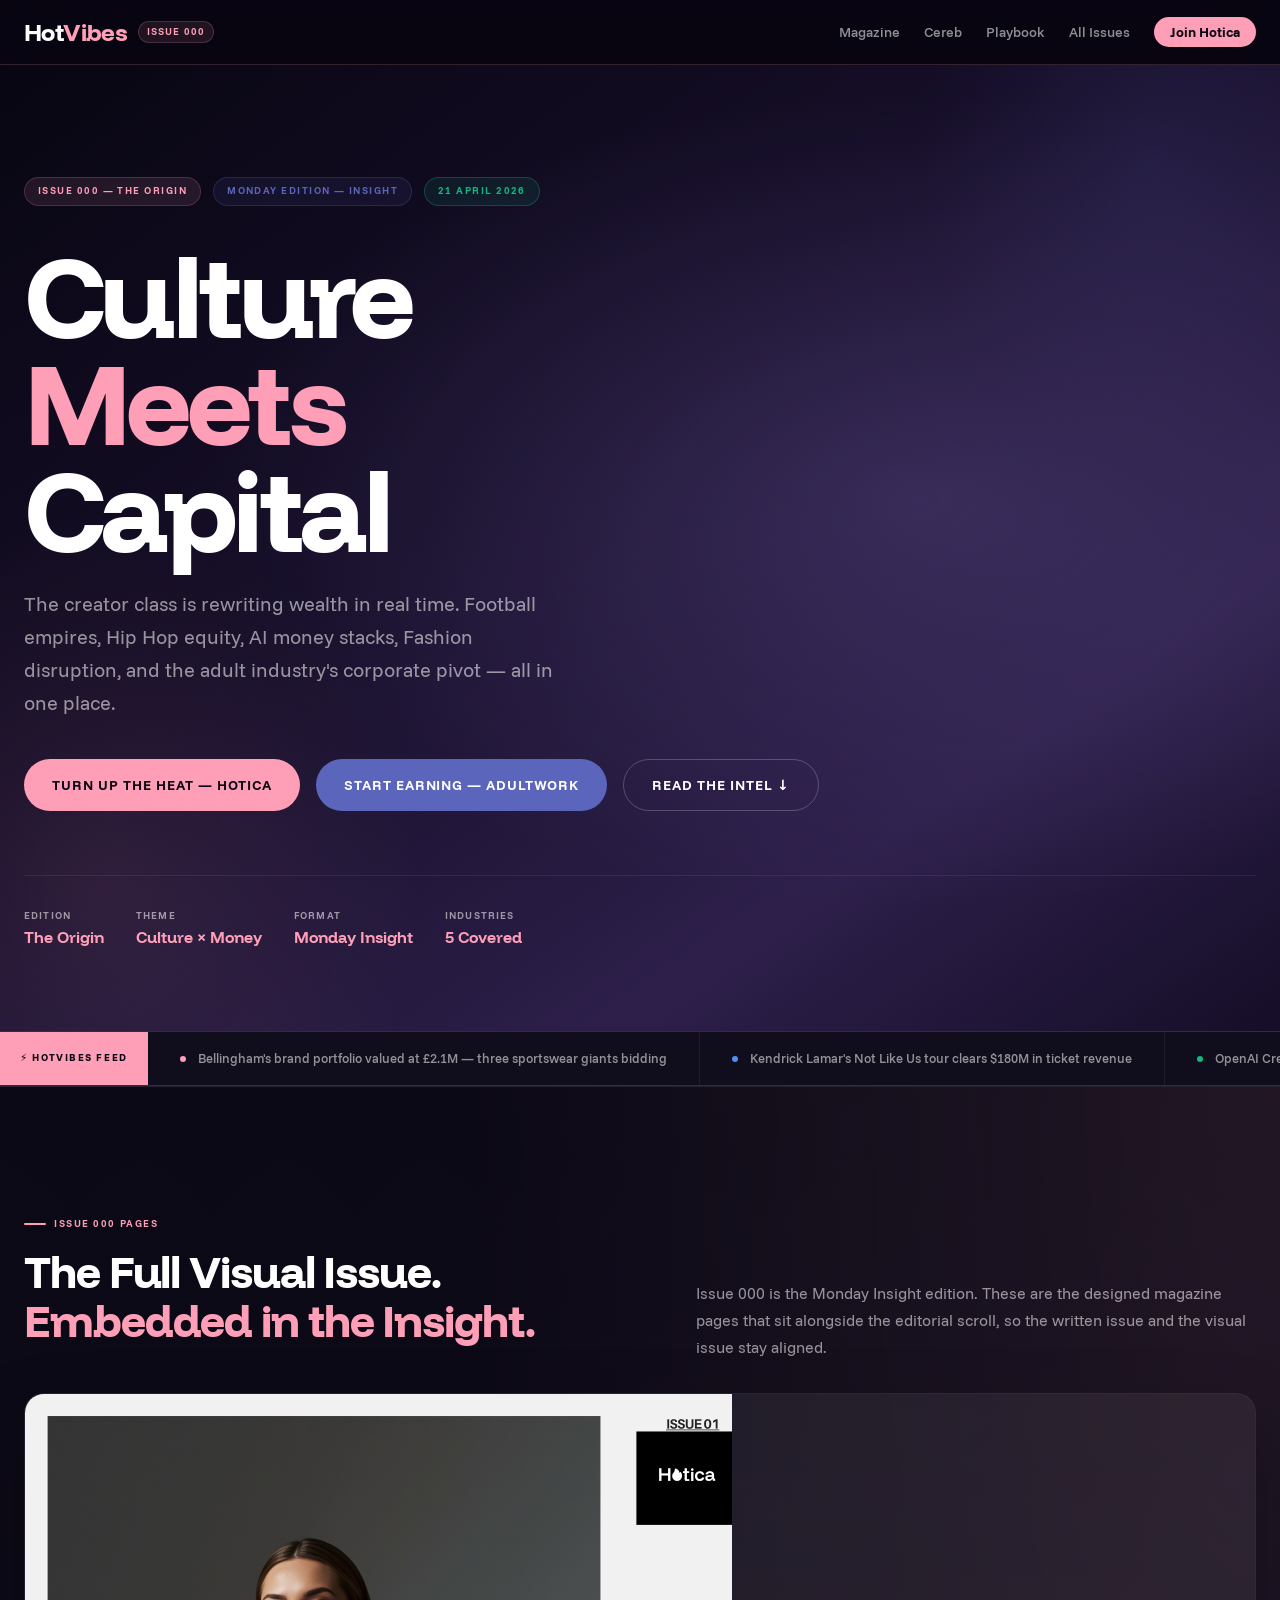
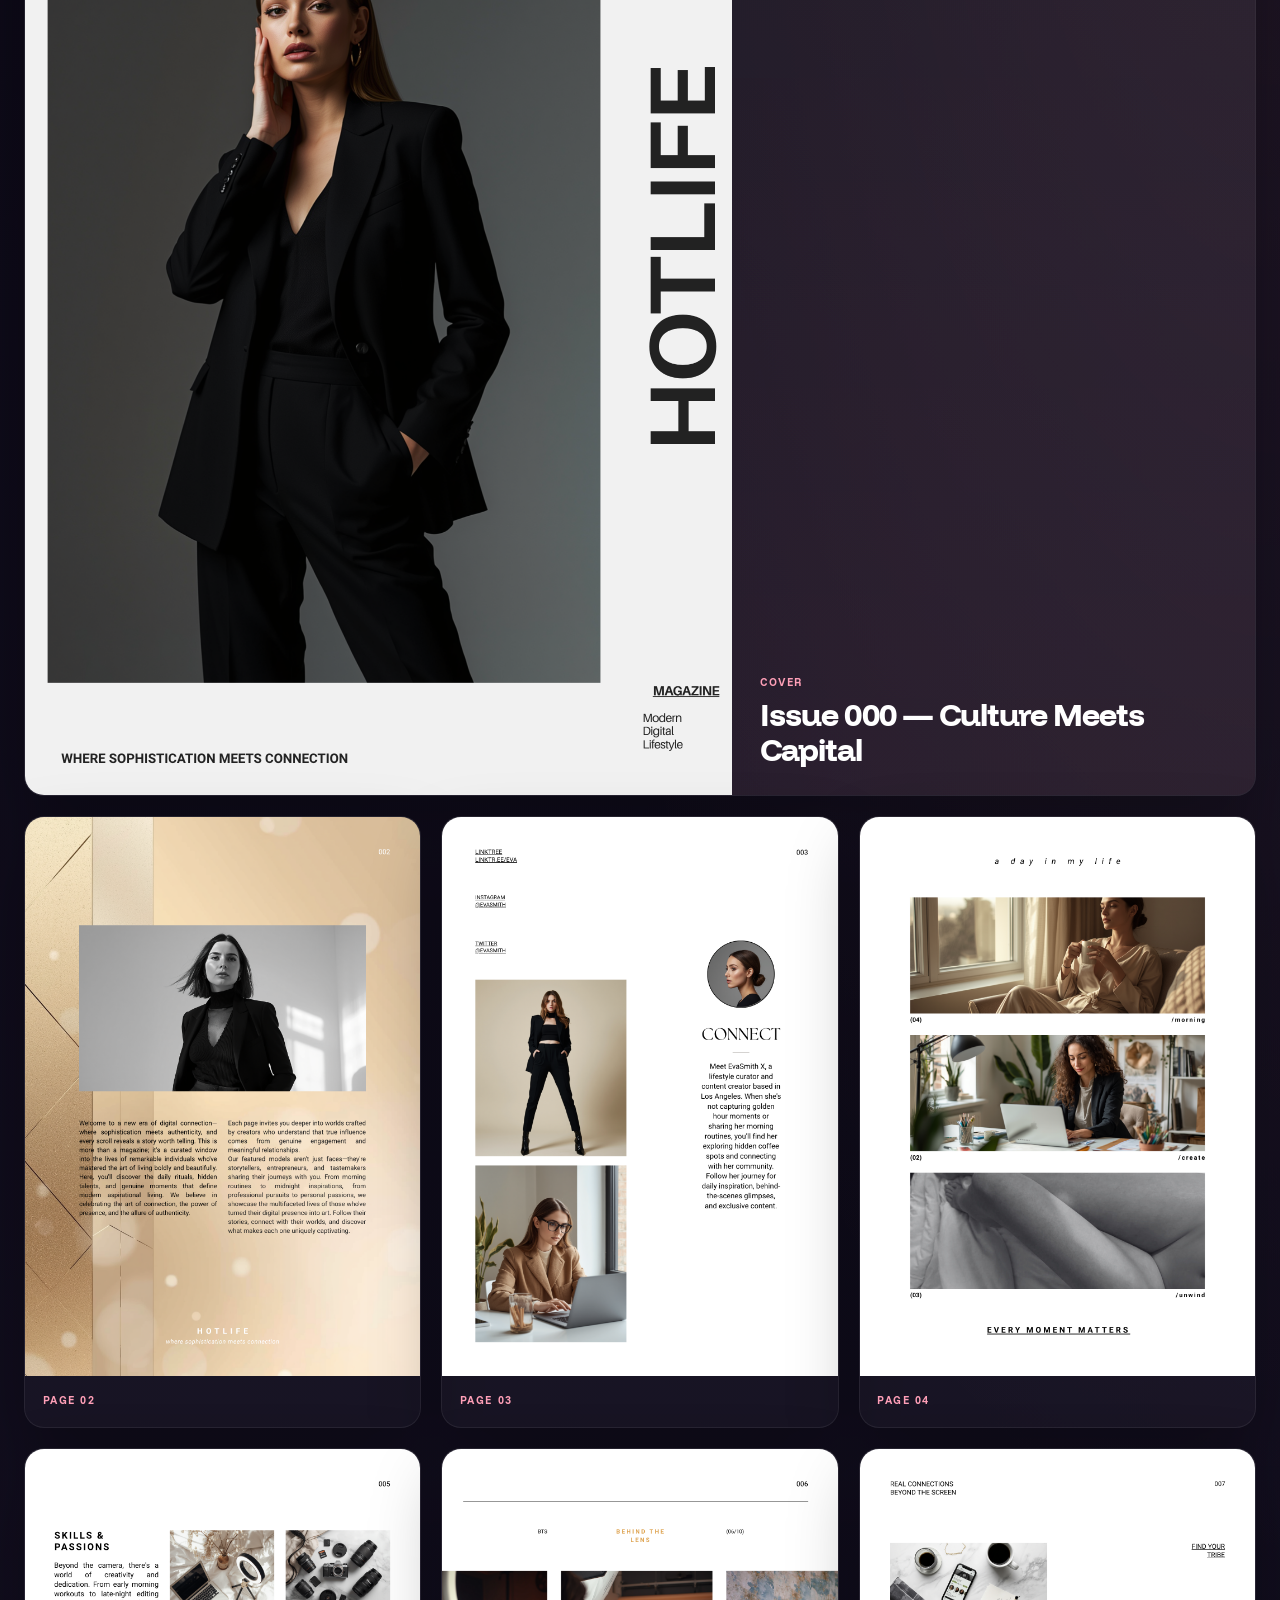
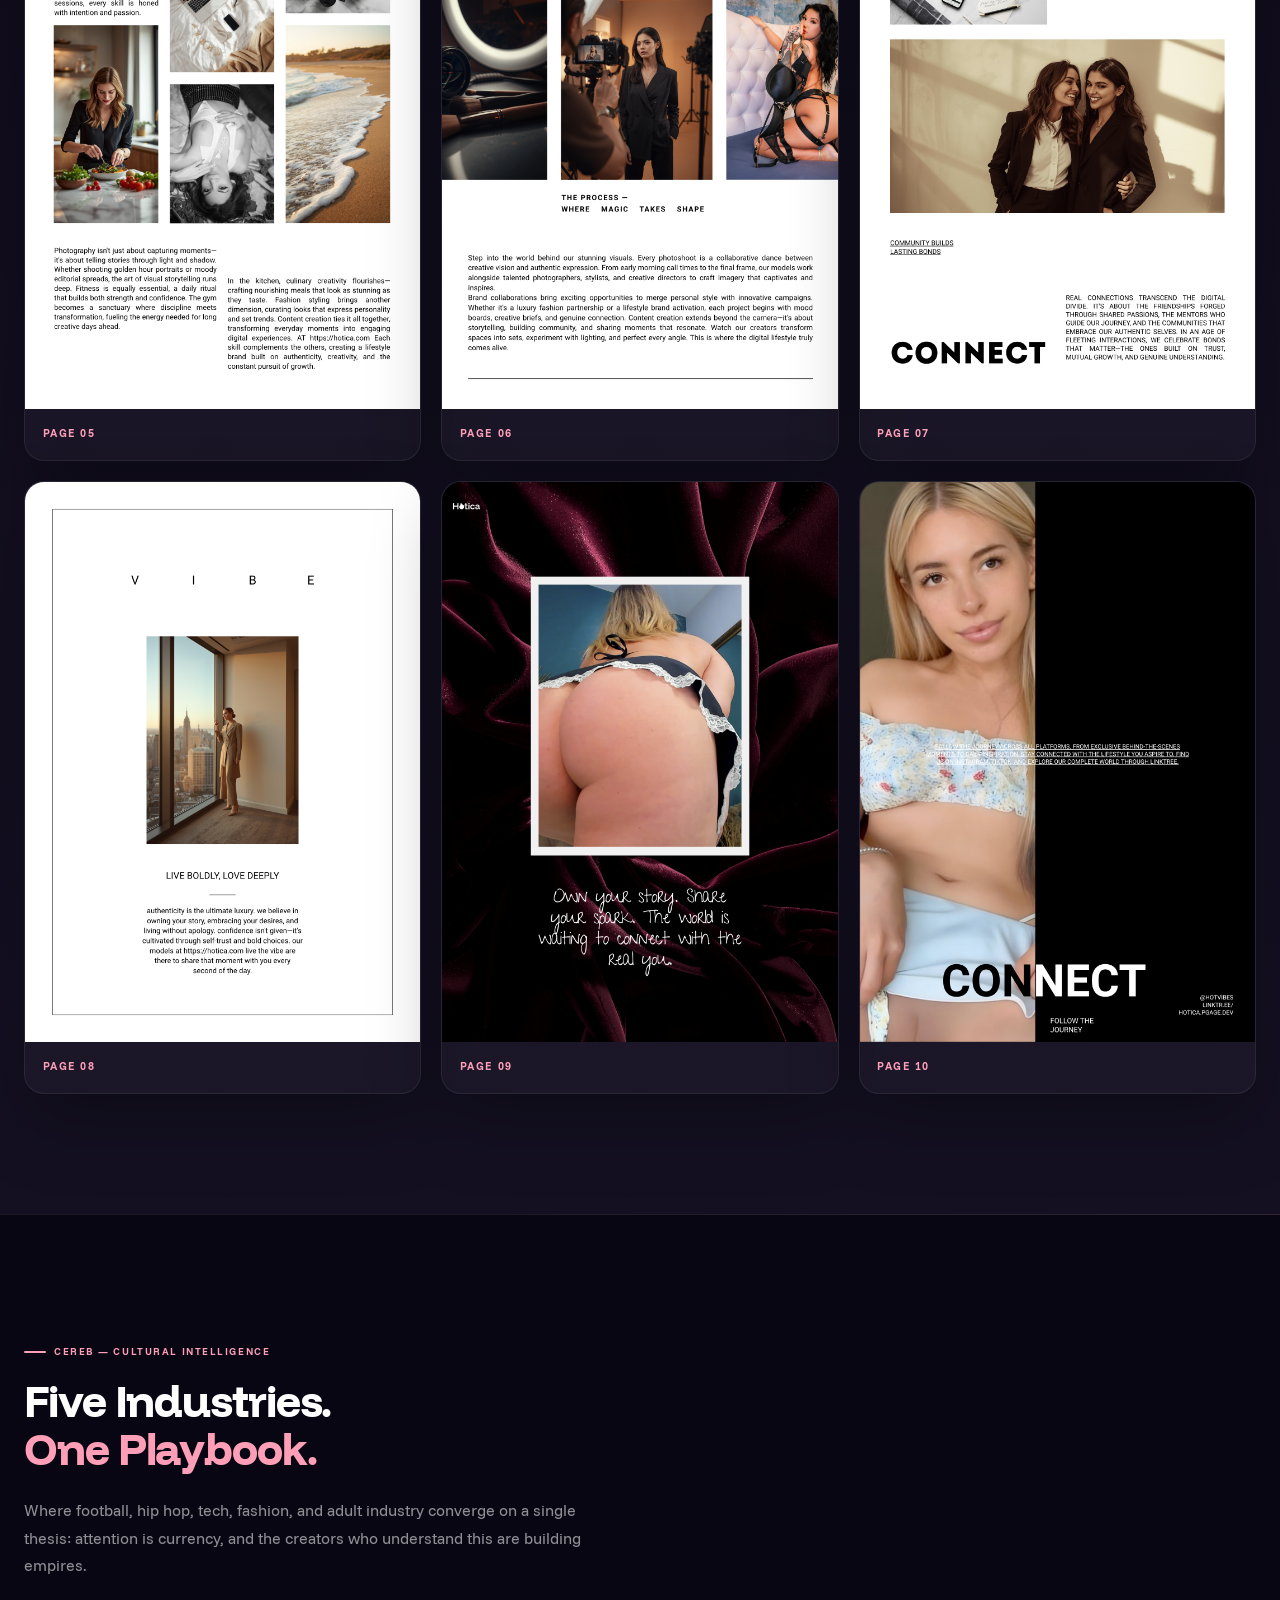
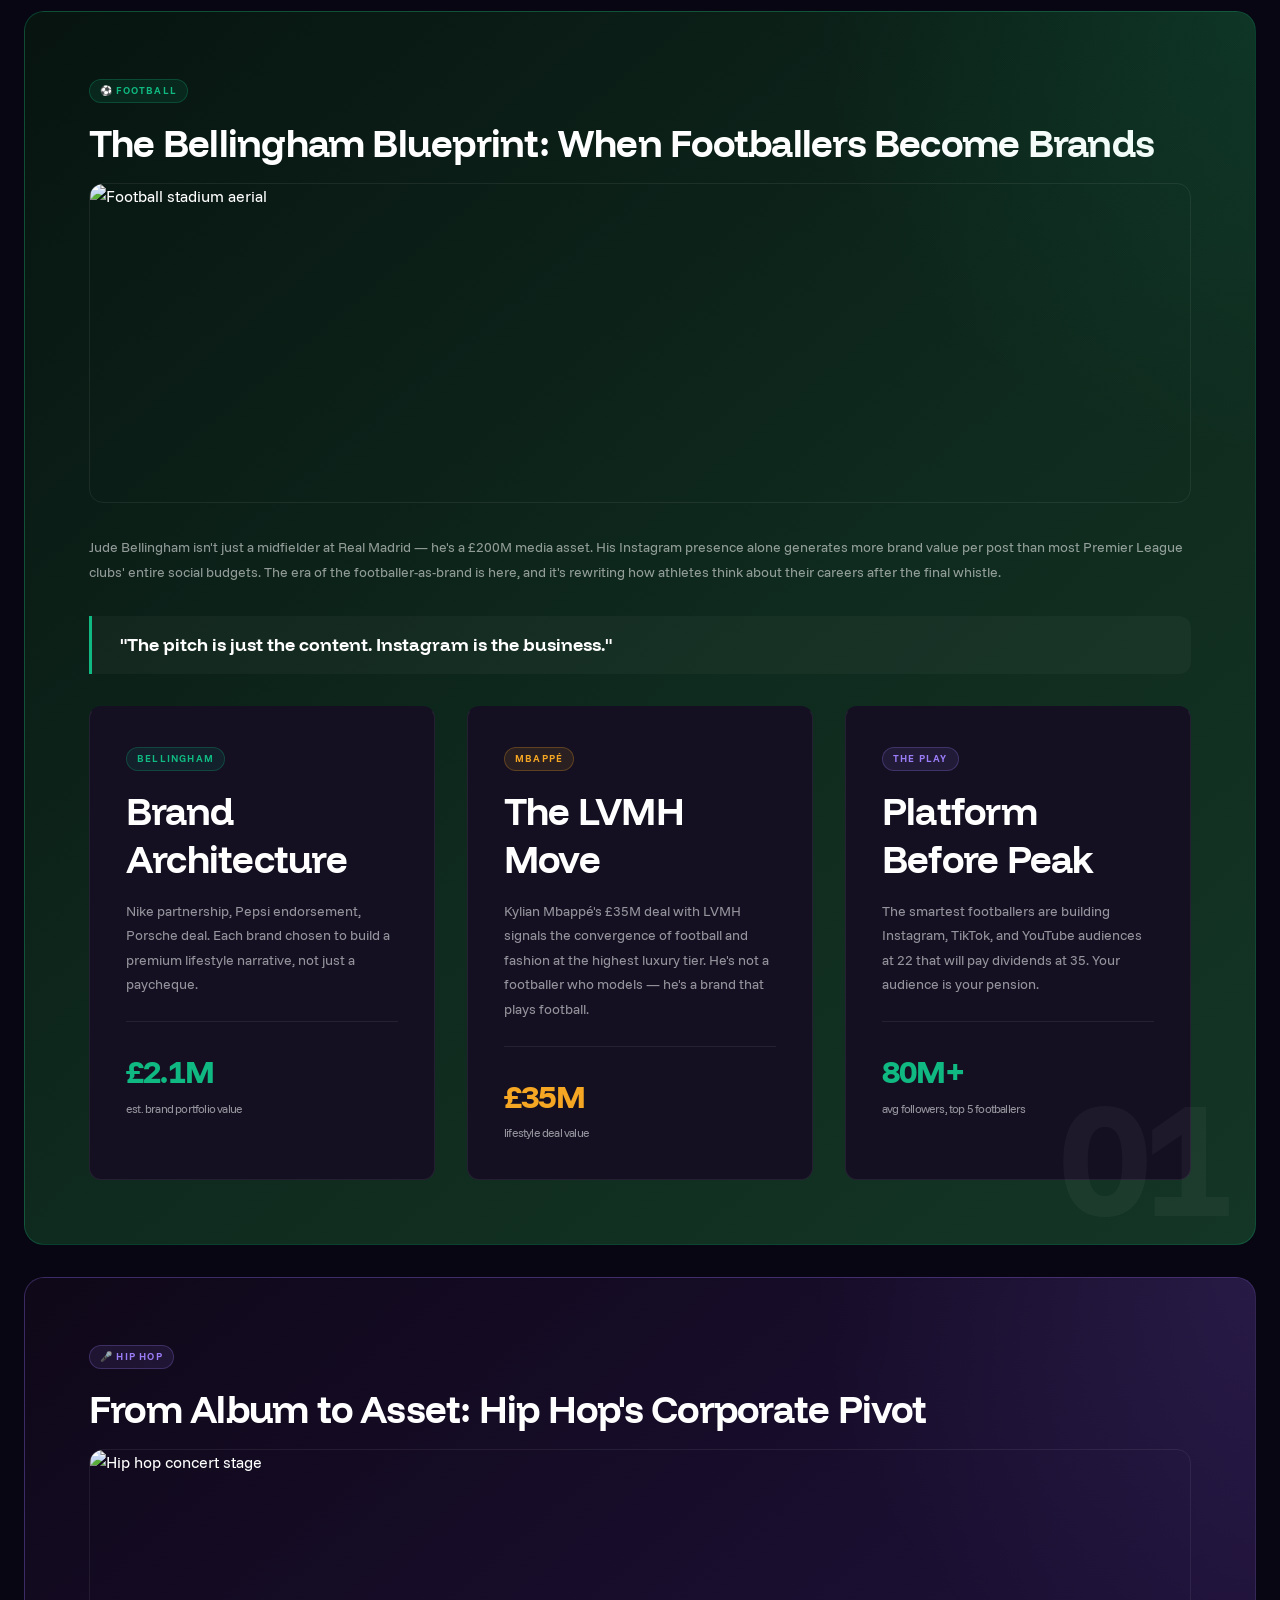
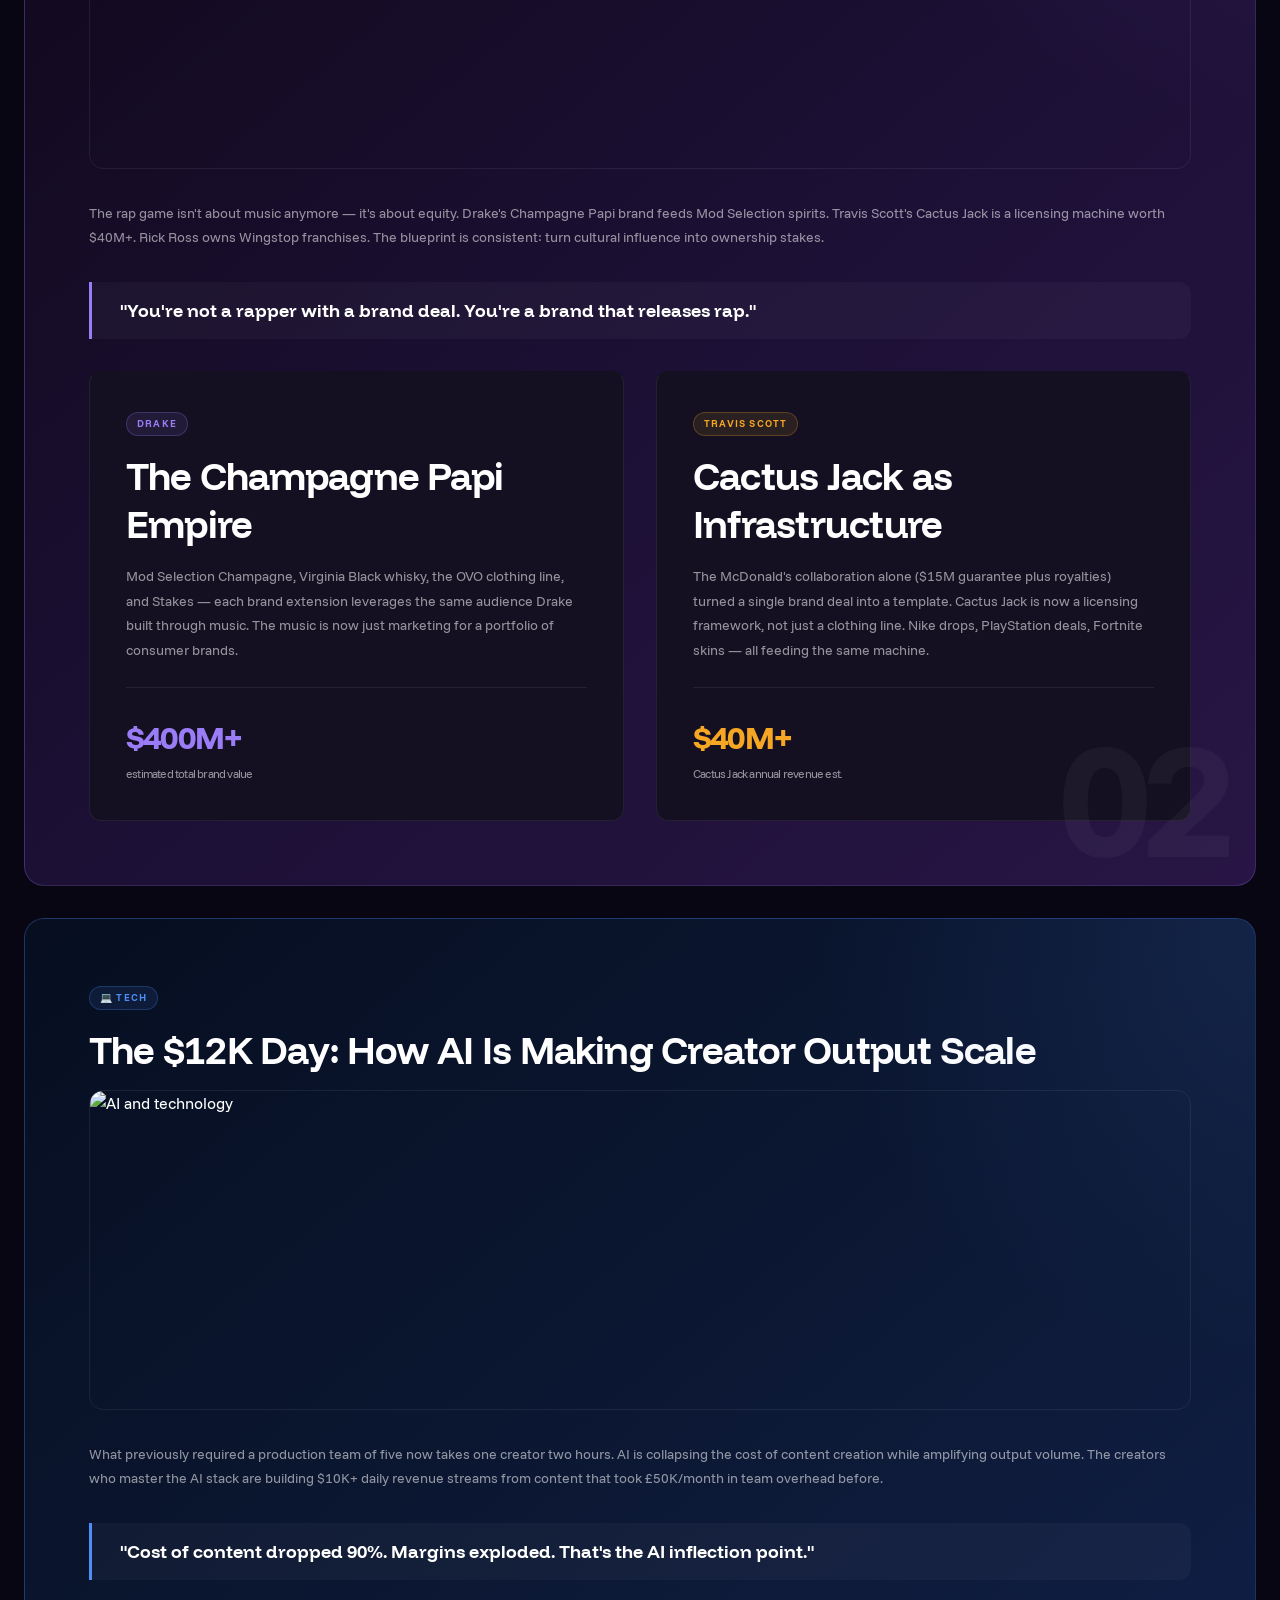
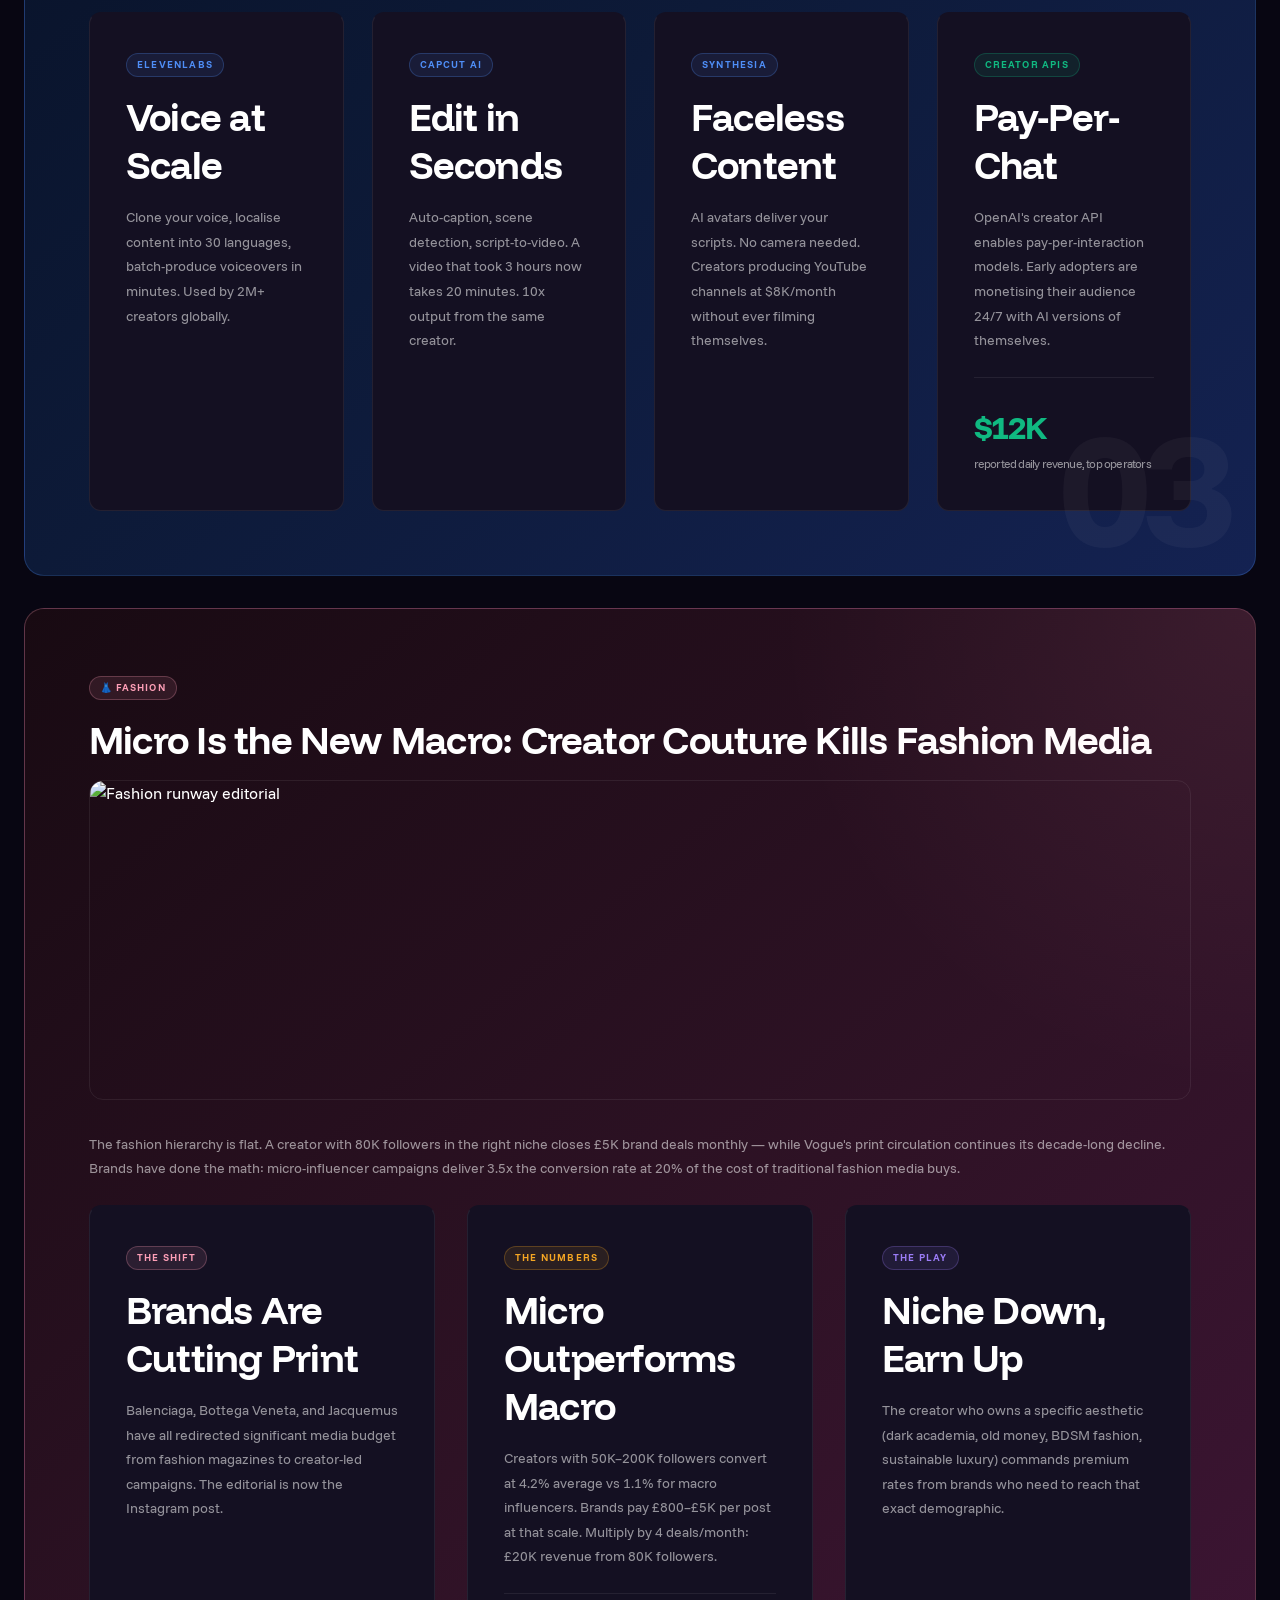
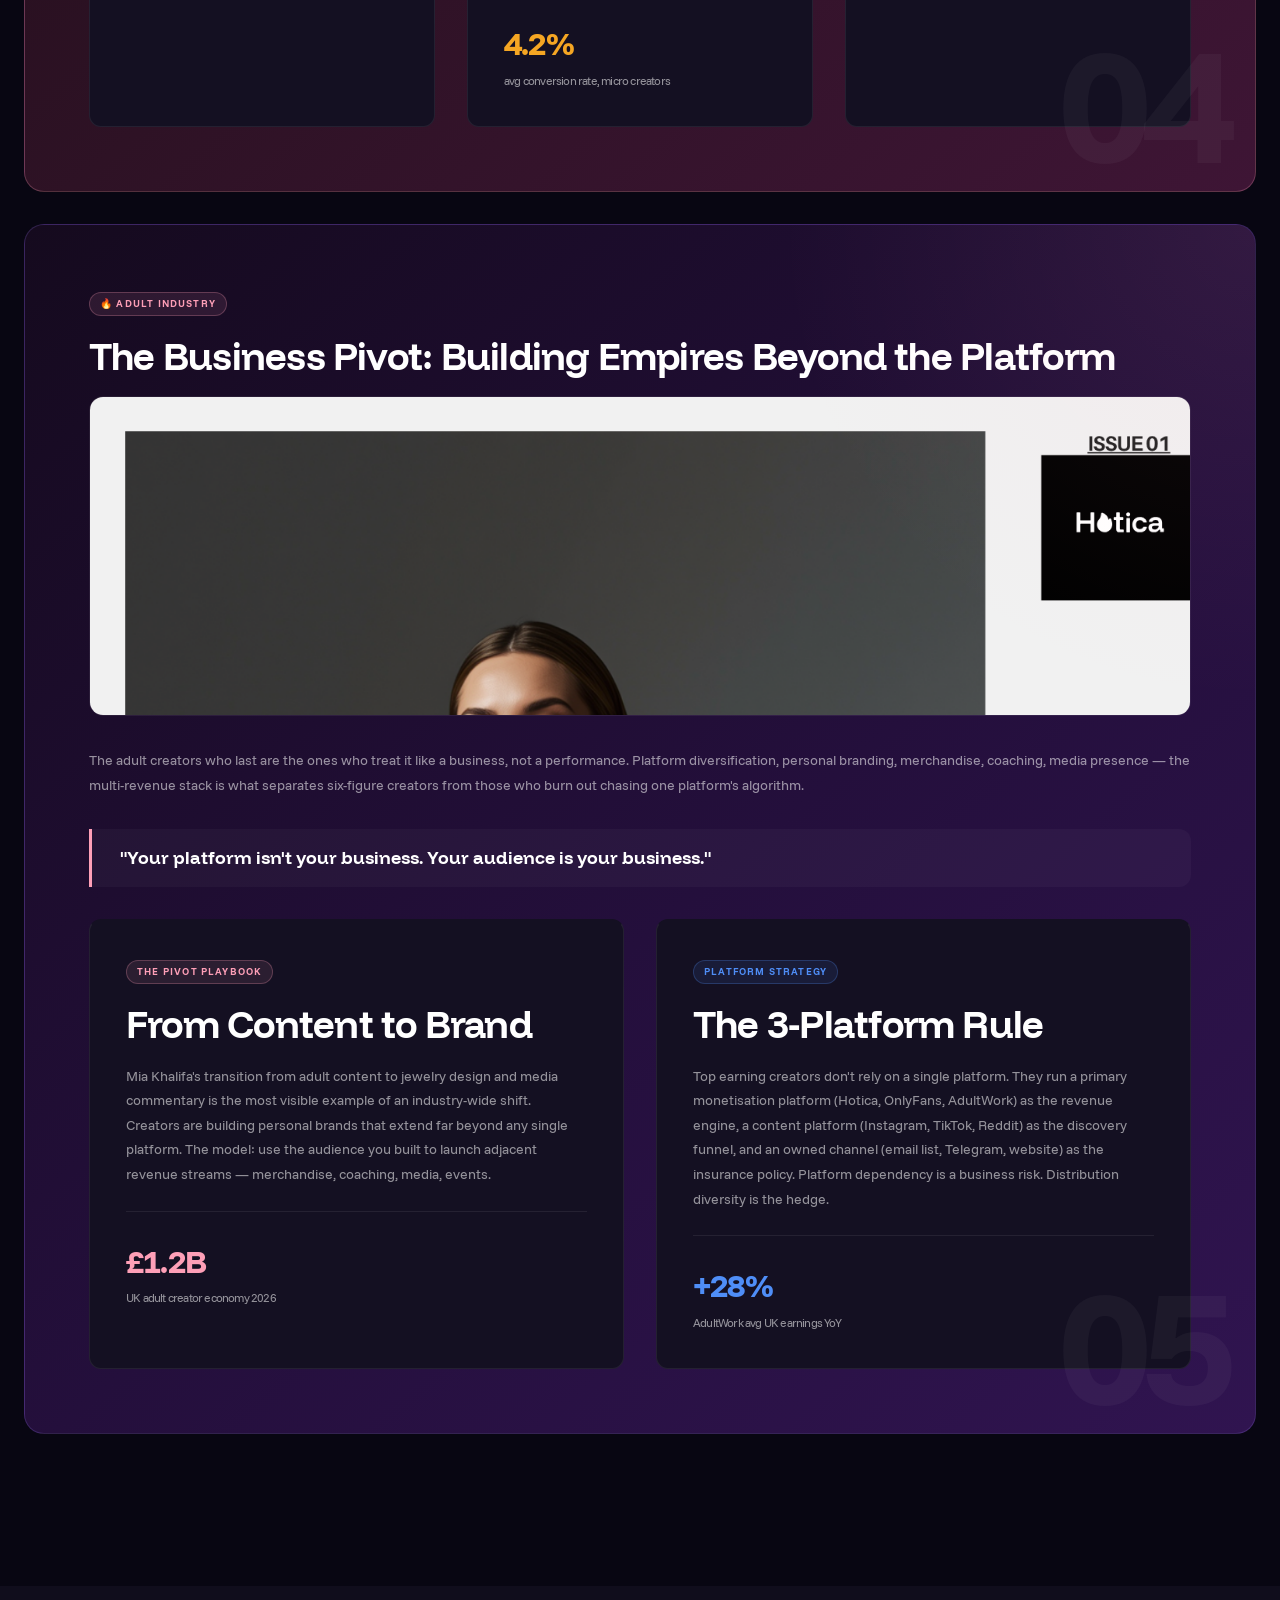
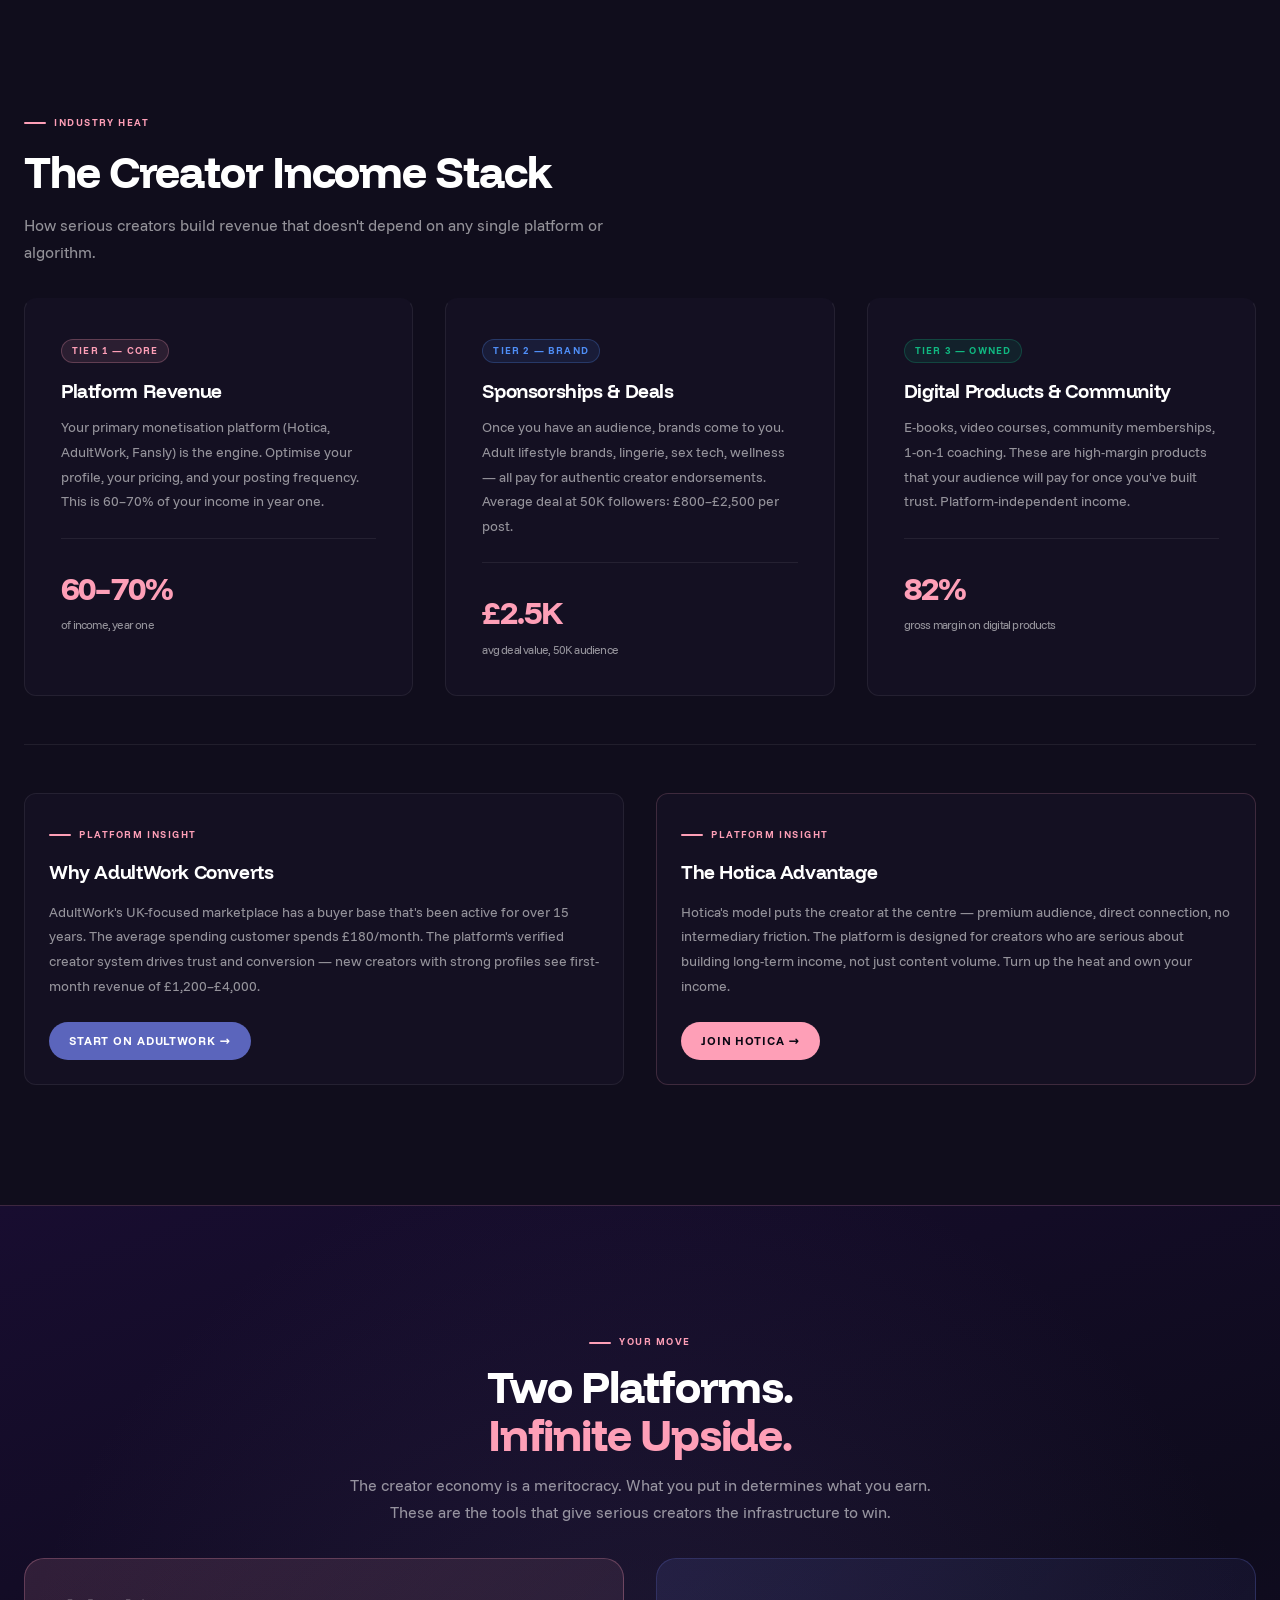
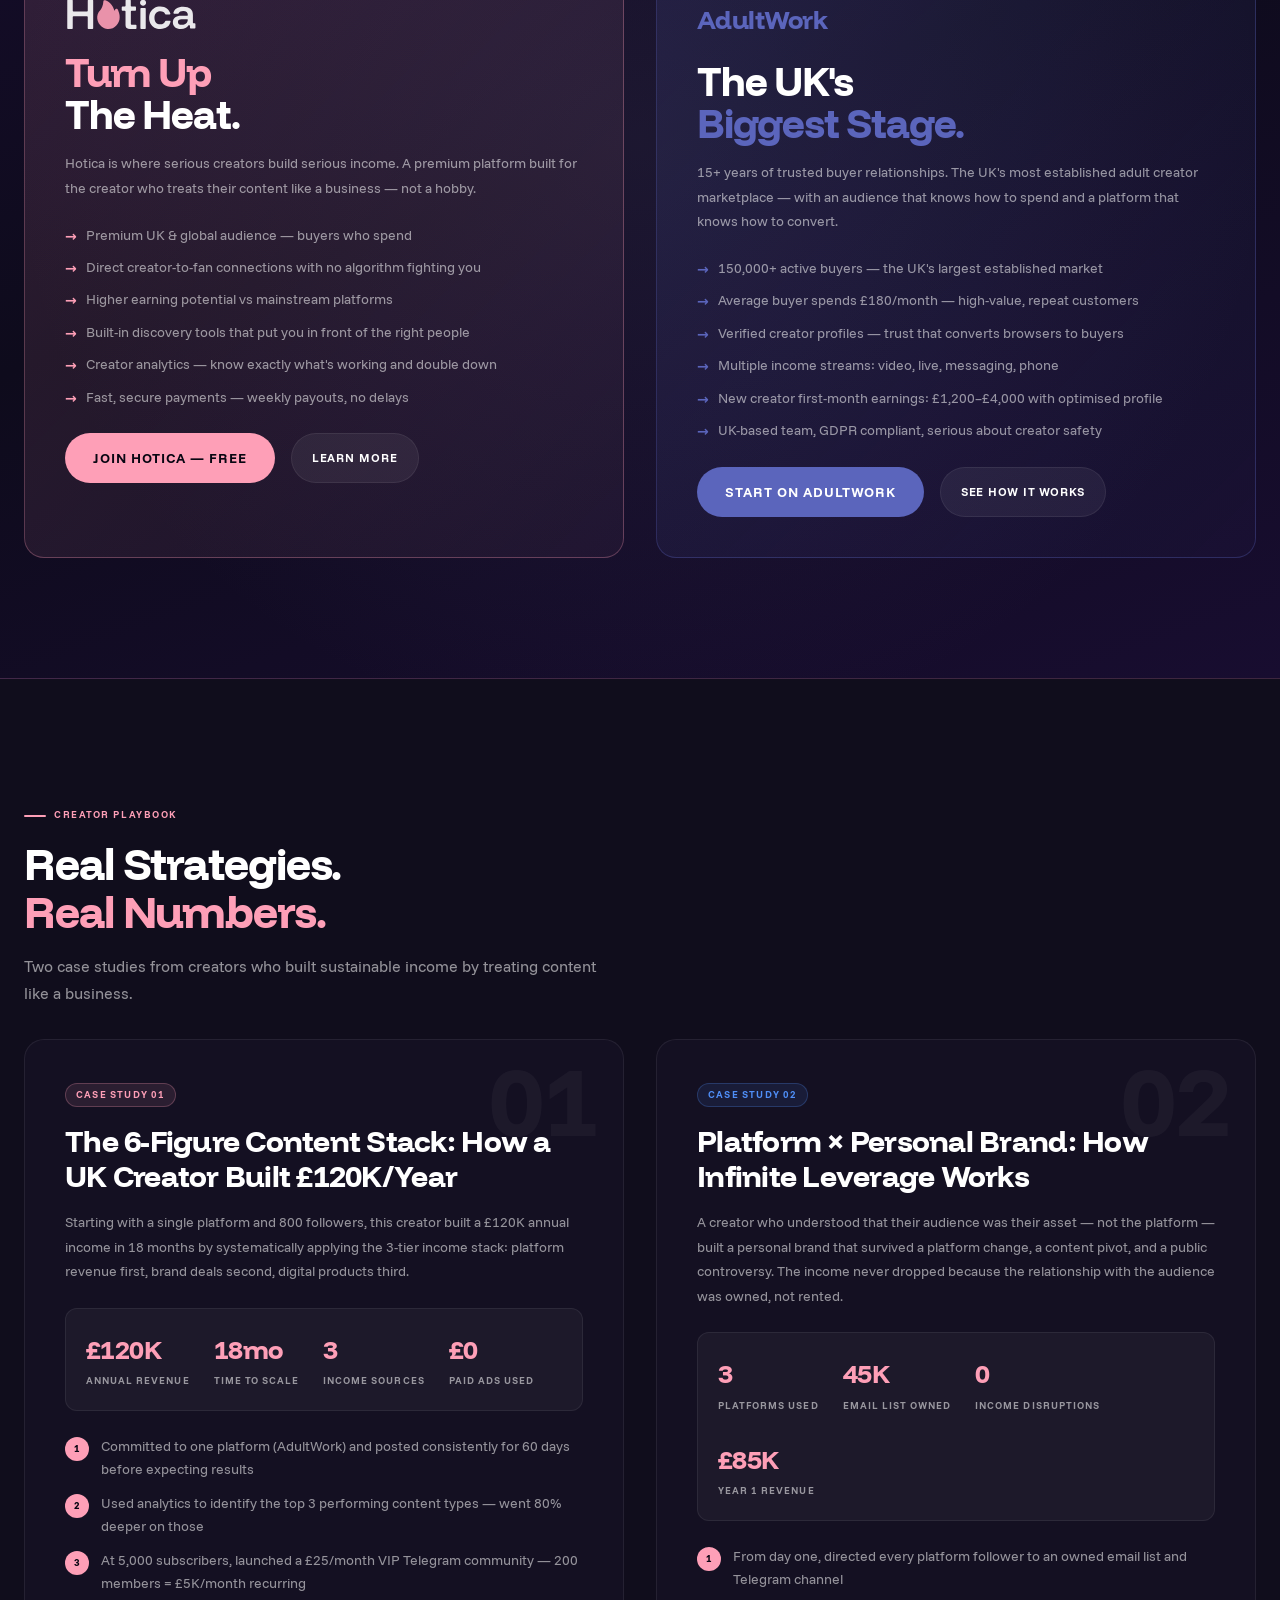
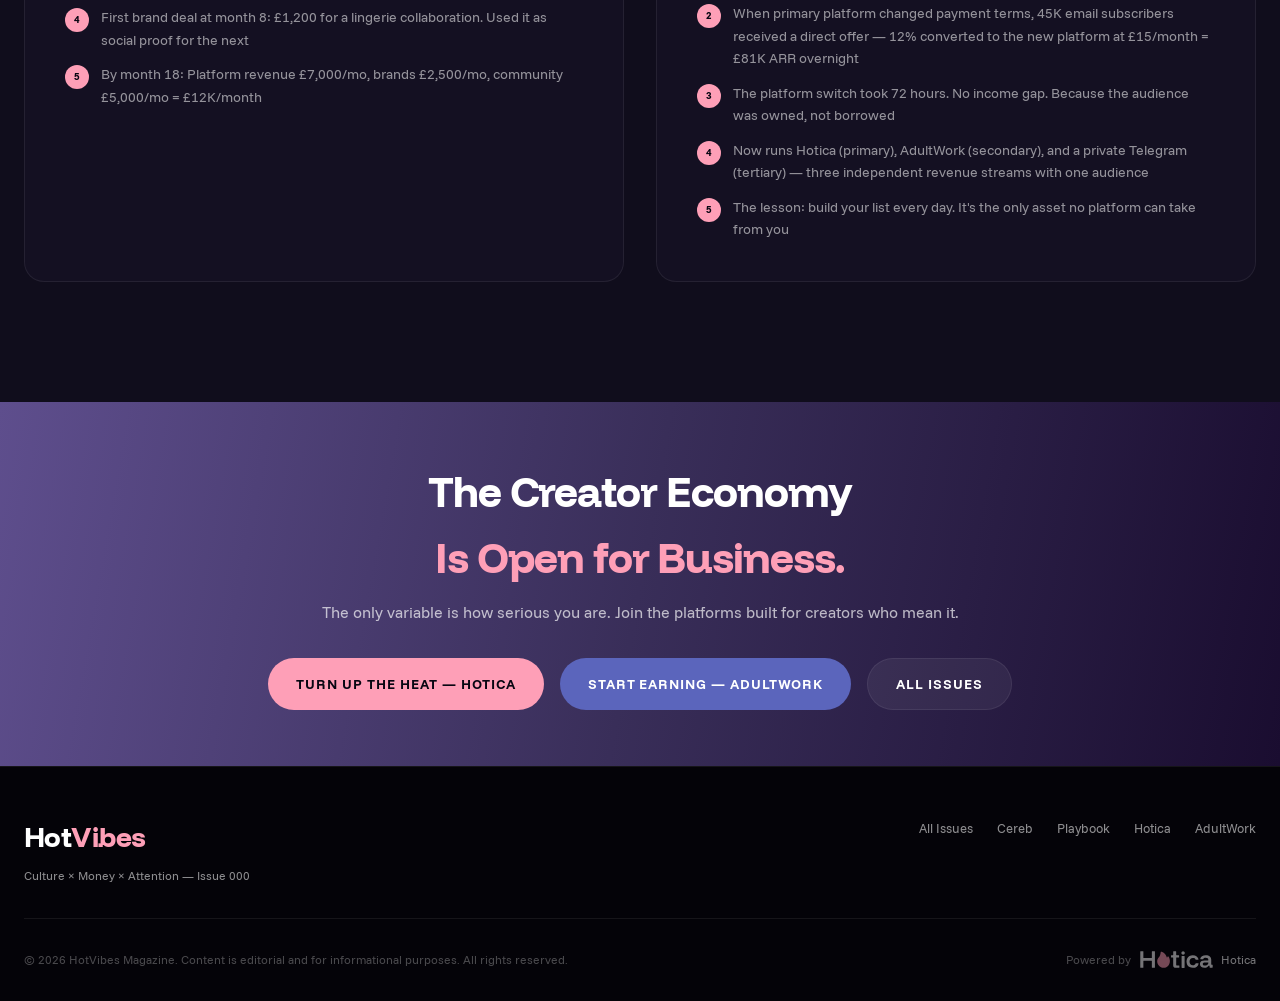
==== commit 7cd27726: "Fix nav gap + replace cluttered image grids with editorial banners - Group nav-logo + nav-badge in ." ====
--- a/issues/000/index.html
+++ b/issues/000/index.html
@@ -16,8 +16,10 @@
 <!-- NAV -->
 <nav class="nav">
   <div class="nav-inner">
-    <a href="../../" class="nav-logo"><span class="hot">Hot</span><span class="vibes">Vibes</span></a>
-    <span class="nav-badge">Issue 000</span>
+    <div class="nav-brand">
+      <a href="../../" class="nav-logo"><span class="hot">Hot</span><span class="vibes">Vibes</span></a>
+      <span class="nav-badge">Issue 000</span>
+    </div>
     <ul class="nav-links">
       <li><a href="#magazine">Magazine</a></li>
       <li><a href="#cereb">Cereb</a></li>
@@ -167,11 +169,7 @@
       <div class="cereb-num">01</div>
       <span class="card-tag ct-green">⚽ Football</span>
       <h3 class="card-title">The Bellingham Blueprint: When Footballers Become Brands</h3>
-      <div class="cereb-img-row">
-        <img src="https://images.unsplash.com/photo-1560272564-c83b66b1ad12?w=800&q=80&auto=format&fit=crop" alt="Football stadium" loading="lazy">
-        <img src="https://images.unsplash.com/photo-1606925797300-0b35e9d1794e?w=800&q=80&auto=format&fit=crop" alt="Football player" loading="lazy">
-        <img src="https://images.unsplash.com/photo-1517466787929-bc90951d0974?w=800&q=80&auto=format&fit=crop" alt="Luxury lifestyle" loading="lazy">
-      </div>
+      <img class="cereb-banner" src="https://images.unsplash.com/photo-1540747913346-19378d40f44b?w=1400&q=85&auto=format&fit=crop" alt="Football stadium aerial" loading="lazy">
       <p class="card-body">Jude Bellingham isn't just a midfielder at Real Madrid — he's a £200M media asset. His Instagram presence alone generates more brand value per post than most Premier League clubs' entire social budgets. The era of the footballer-as-brand is here, and it's rewriting how athletes think about their careers after the final whistle.</p>
       <div class="pull-quote green">"The pitch is just the content. Instagram is the business."</div>
       <div class="g3 mt-3">
@@ -201,11 +199,7 @@
       <div class="cereb-num">02</div>
       <span class="card-tag ct-purple">🎤 Hip Hop</span>
       <h3 class="card-title">From Album to Asset: Hip Hop's Corporate Pivot</h3>
-      <div class="cereb-img-row">
-        <img src="https://images.unsplash.com/photo-1493225457124-a3eb161ffa5f?w=800&q=80&auto=format&fit=crop" alt="Hip hop concert" loading="lazy">
-        <img src="https://images.unsplash.com/photo-1571609803939-c7c3bbe3b9b5?w=800&q=80&auto=format&fit=crop" alt="Music artist stage" loading="lazy">
-        <img src="https://images.unsplash.com/photo-1601935111741-ae98b2b230b0?w=800&q=80&auto=format&fit=crop" alt="Luxury brand" loading="lazy">
-      </div>
+      <img class="cereb-banner" src="https://images.unsplash.com/photo-1506157786151-b8491531f063?w=1400&q=85&auto=format&fit=crop" alt="Hip hop concert stage" loading="lazy">
       <p class="card-body">The rap game isn't about music anymore — it's about equity. Drake's Champagne Papi brand feeds Mod Selection spirits. Travis Scott's Cactus Jack is a licensing machine worth $40M+. Rick Ross owns Wingstop franchises. The blueprint is consistent: turn cultural influence into ownership stakes.</p>
       <div class="pull-quote violet">"You're not a rapper with a brand deal. You're a brand that releases rap."</div>
       <div class="g2 mt-3">
@@ -229,11 +223,7 @@
       <div class="cereb-num">03</div>
       <span class="card-tag ct-blue">💻 Tech</span>
       <h3 class="card-title">The $12K Day: How AI Is Making Creator Output Scale</h3>
-      <div class="cereb-img-row">
-        <img src="https://images.unsplash.com/photo-1518770660439-4636190af475?w=800&q=80&auto=format&fit=crop" alt="AI technology" loading="lazy">
-        <img src="https://images.unsplash.com/photo-1677442135703-1787eea5ce01?w=800&q=80&auto=format&fit=crop" alt="AI tools" loading="lazy">
-        <img src="https://images.unsplash.com/photo-1551288049-bebda4e38f71?w=800&q=80&auto=format&fit=crop" alt="Creator analytics" loading="lazy">
-      </div>
+      <img class="cereb-banner" src="https://images.unsplash.com/photo-1677442135703-1787eea5ce01?w=1400&q=85&auto=format&fit=crop" alt="AI and technology" loading="lazy">
       <p class="card-body">What previously required a production team of five now takes one creator two hours. AI is collapsing the cost of content creation while amplifying output volume. The creators who master the AI stack are building $10K+ daily revenue streams from content that took £50K/month in team overhead before.</p>
       <div class="pull-quote blue">"Cost of content dropped 90%. Margins exploded. That's the AI inflection point."</div>
       <div class="g4 mt-3">
@@ -266,11 +256,7 @@
       <div class="cereb-num">04</div>
       <span class="card-tag ct-pink">👗 Fashion</span>
       <h3 class="card-title">Micro Is the New Macro: Creator Couture Kills Fashion Media</h3>
-      <div class="cereb-img-row">
-        <img src="https://images.unsplash.com/photo-1558769132-cb1aea458c5e?w=800&q=80&auto=format&fit=crop" alt="Fashion runway" loading="lazy">
-        <img src="https://images.unsplash.com/photo-1509631179647-0177331693ae?w=800&q=80&auto=format&fit=crop" alt="Fashion influencer" loading="lazy">
-        <img src="https://images.unsplash.com/photo-1445205170230-053b83016050?w=800&q=80&auto=format&fit=crop" alt="Luxury fashion" loading="lazy">
-      </div>
+      <img class="cereb-banner" src="https://images.unsplash.com/photo-1558769132-cb1aea458c5e?w=1400&q=85&auto=format&fit=crop" alt="Fashion runway editorial" loading="lazy">
       <p class="card-body">The fashion hierarchy is flat. A creator with 80K followers in the right niche closes £5K brand deals monthly — while Vogue's print circulation continues its decade-long decline. Brands have done the math: micro-influencer campaigns deliver 3.5x the conversion rate at 20% of the cost of traditional fashion media buys.</p>
       <div class="g3 mt-3">
         <div class="card">
@@ -297,10 +283,7 @@
       <div class="cereb-num">05</div>
       <span class="card-tag ct-pink">🔥 Adult Industry</span>
       <h3 class="card-title">The Business Pivot: Building Empires Beyond the Platform</h3>
-      <div class="cereb-img-row" style="grid-template-columns:repeat(2,1fr)">
-        <img src="../../lifestyle-magazine-assets/cover page.png" alt="Creator business" loading="lazy" style="aspect-ratio:9/12;object-fit:cover">
-        <img src="../../lifestyle-magazine-assets/5.png" alt="Creator lifestyle" loading="lazy" style="aspect-ratio:9/12;object-fit:cover">
-      </div>
+      <img class="cereb-banner" src="../../lifestyle-magazine-assets/cover page.png" alt="Creator business" loading="lazy" style="object-position:center top;">
       <p class="card-body">The adult creators who last are the ones who treat it like a business, not a performance. Platform diversification, personal branding, merchandise, coaching, media presence — the multi-revenue stack is what separates six-figure creators from those who burn out chasing one platform's algorithm.</p>
       <div class="pull-quote">"Your platform isn't your business. Your audience is your business."</div>
       <div class="g2 mt-3">
--- a/assets/css/styles.css
+++ b/assets/css/styles.css
@@ -67,8 +67,9 @@
 .nav-inner {
   max-width:1280px; margin:0 auto;
   display:flex; align-items:center; justify-content:space-between;
-  height:64px; gap:1rem;
-}
+  height:64px;
+}
+.nav-brand { display:flex; align-items:center; gap:.65rem; }
 .nav-logo { font-family:var(--fd); font-weight:800; font-size:1.5rem; letter-spacing:-0.025em; line-height:1; }
 .nav-logo .hot  { color:var(--white); }
 .nav-logo .vibes{ color:var(--pink);  }
@@ -258,17 +259,12 @@
 .cereb-tech::before     { background:radial-gradient(circle at top right,rgba(79,142,247,.1) 0%,transparent 60%); }
 .cereb-fashion  { background:linear-gradient(140deg,#180a12 0%,#2e1225 55%,#3e1535 100%); border-color:rgba(254,159,183,.25); }
 .cereb-adult    { background:linear-gradient(140deg,#150a1e 0%,#240f3c 55%,#301450 100%); border-color:rgba(155,124,247,.2); }
-/* Image inside cereb */
-.cereb-img {
-  width:100%; aspect-ratio:16/9; object-fit:cover;
-  border-radius:calc(var(--rl) - 6px); margin-bottom:2rem;
-  border:1px solid rgba(255,255,255,.08);
-}
-.cereb-img.portrait { aspect-ratio:3/4; }
-.cereb-img.square   { aspect-ratio:1/1; }
-/* Cereb image grid */
-.cereb-img-row { display:grid; grid-template-columns:repeat(auto-fit,minmax(200px,1fr)); gap:1rem; margin-bottom:2rem; }
-.cereb-img-row img { width:100%; aspect-ratio:4/3; object-fit:cover; border-radius:var(--r); border:1px solid rgba(255,255,255,.07); }
+/* Single editorial banner image inside cereb */
+.cereb-banner {
+  width:100%; height:320px; object-fit:cover; object-position:center 30%;
+  border-radius:calc(var(--rl) - 6px); margin-bottom:2rem; display:block;
+  border:1px solid rgba(255,255,255,.07);
+}
 .cereb-hero .card-title { font-size:clamp(1.6rem,3vw,2.4rem); margin-bottom:1rem; }
 .cereb-num {
   position:absolute; bottom:.5rem; right:1.75rem;
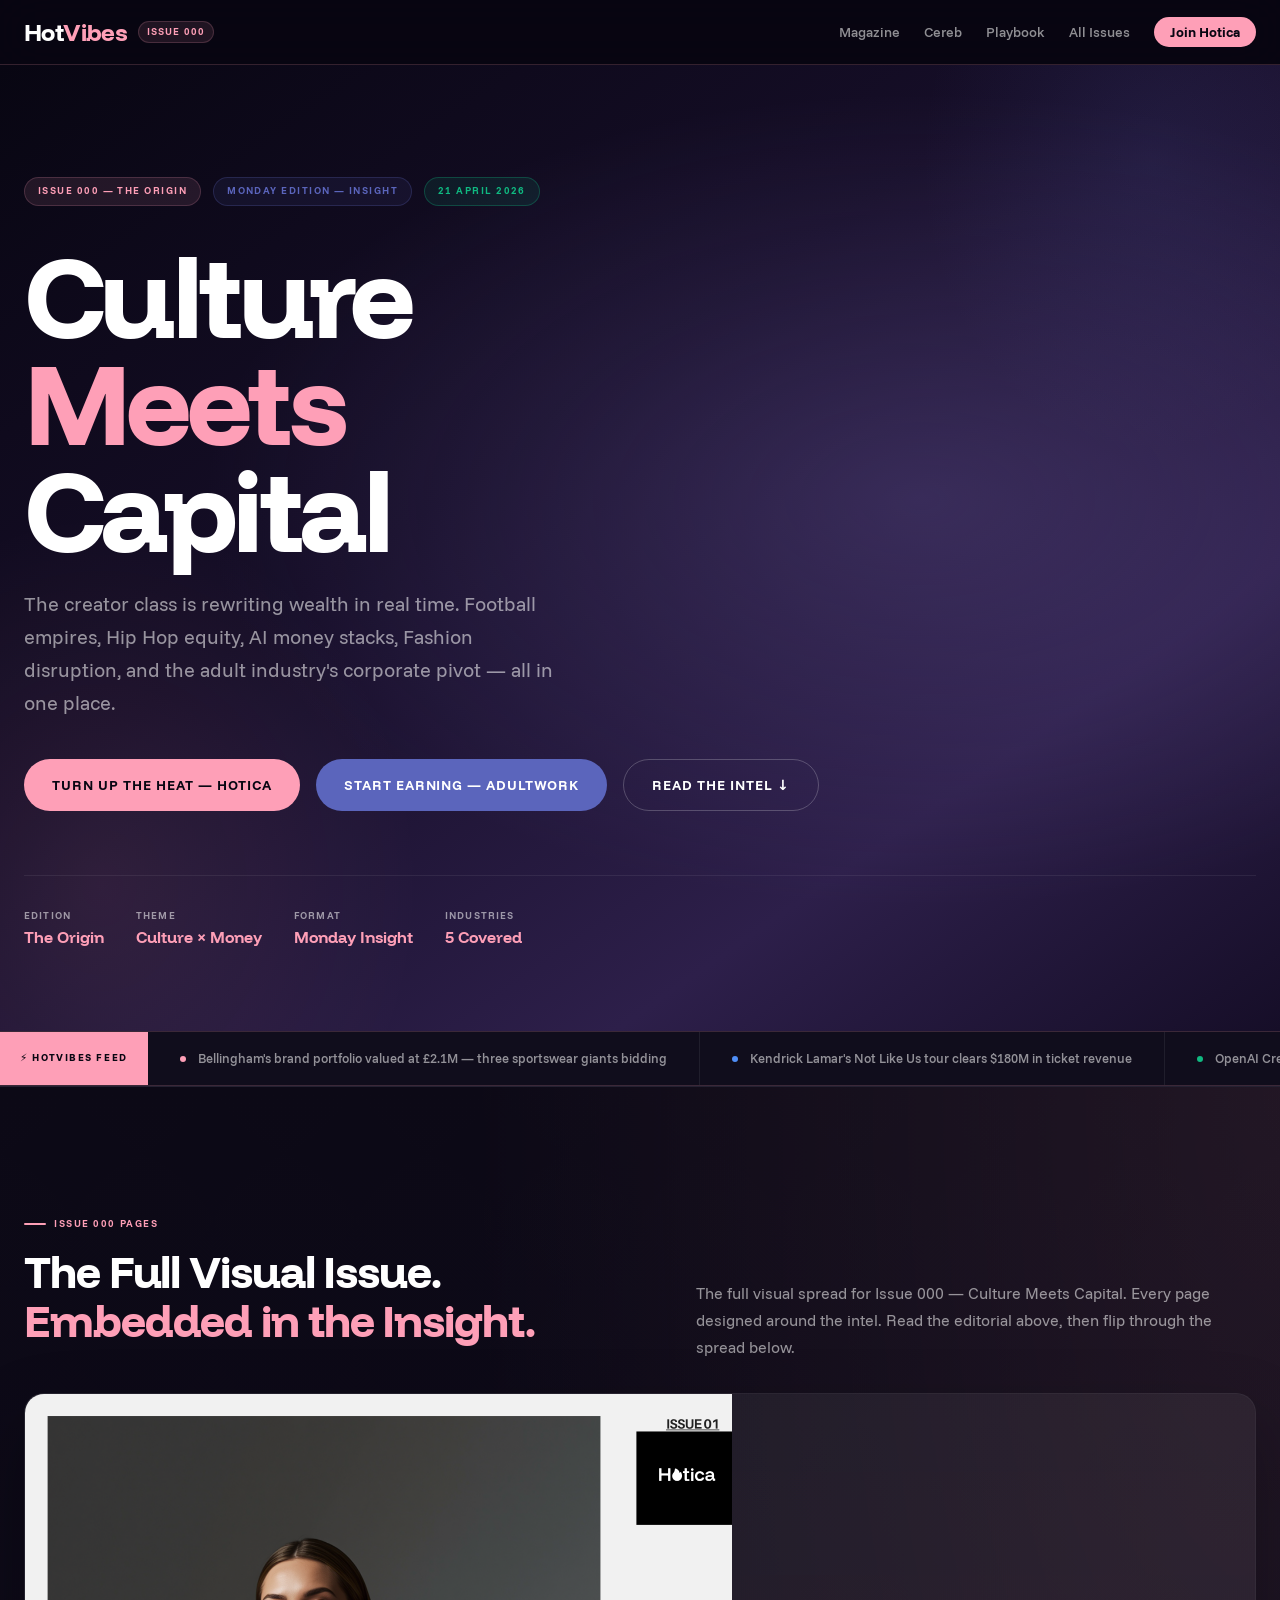
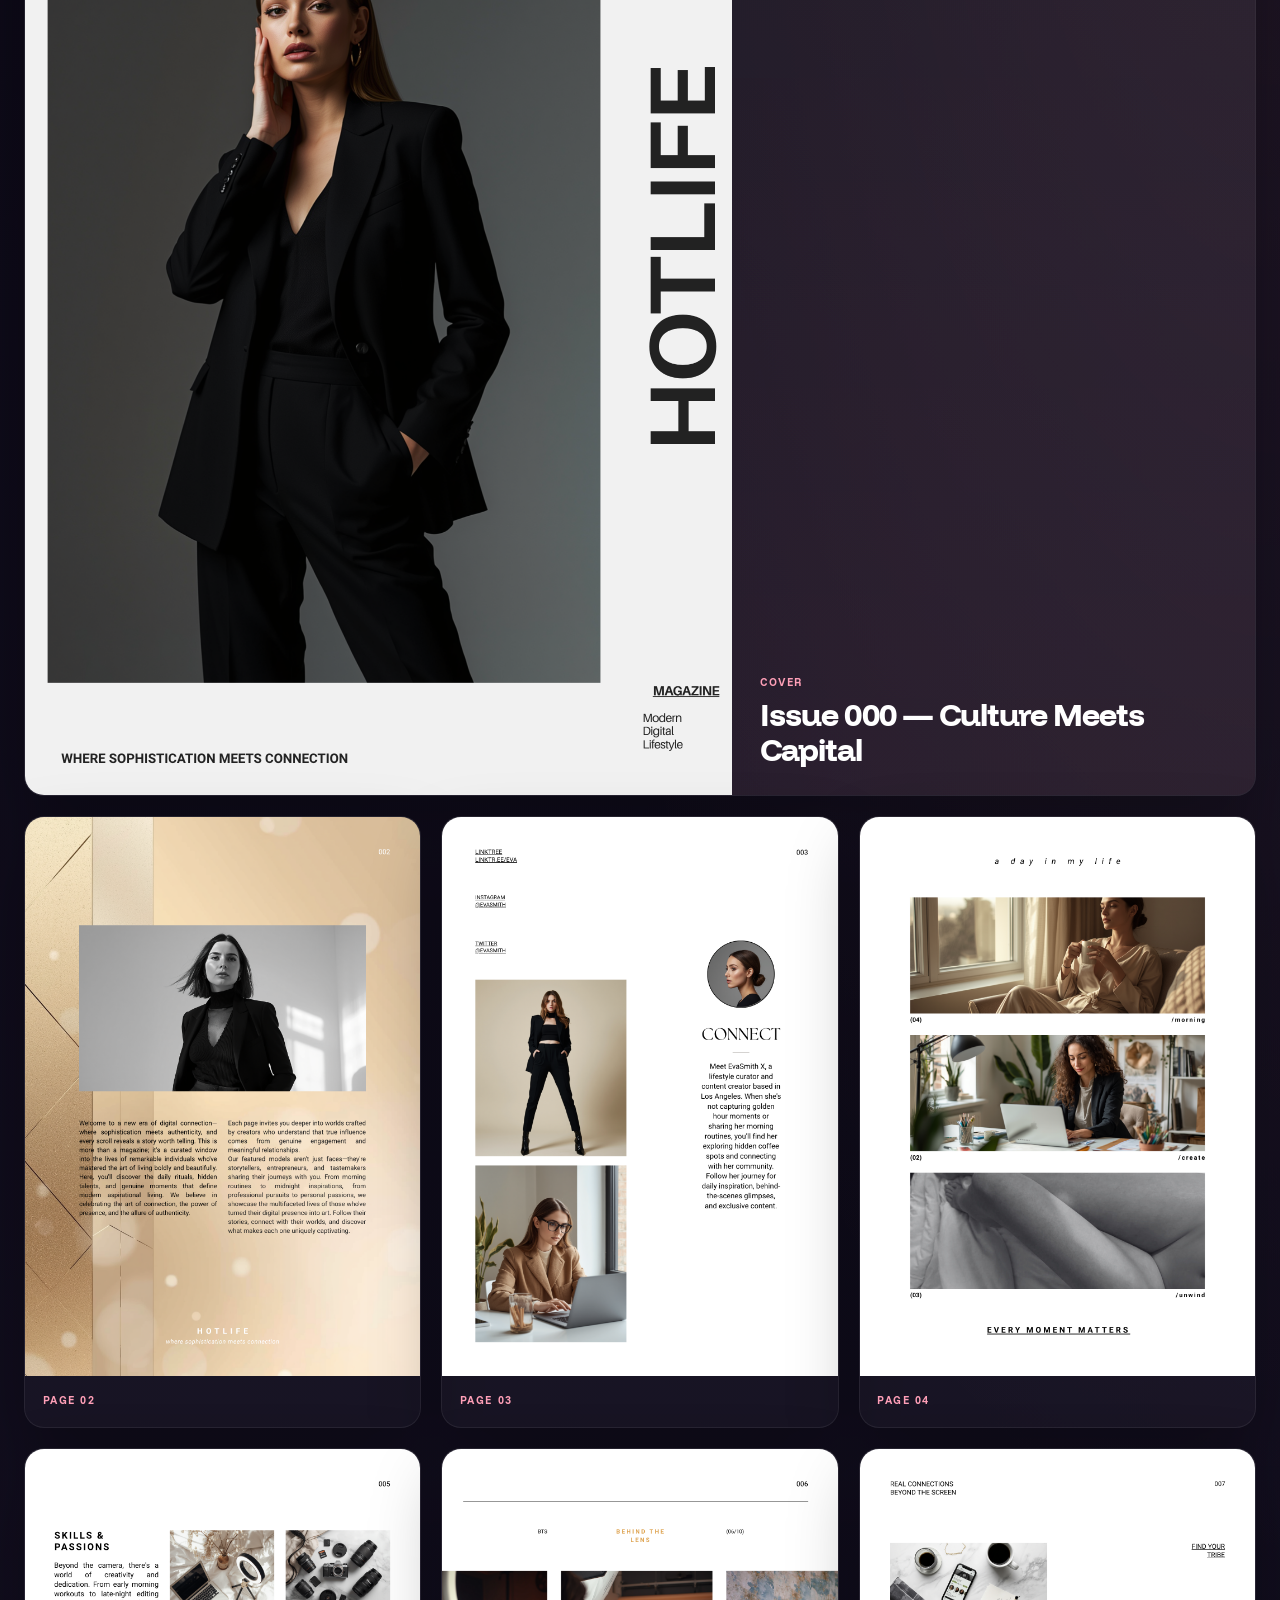
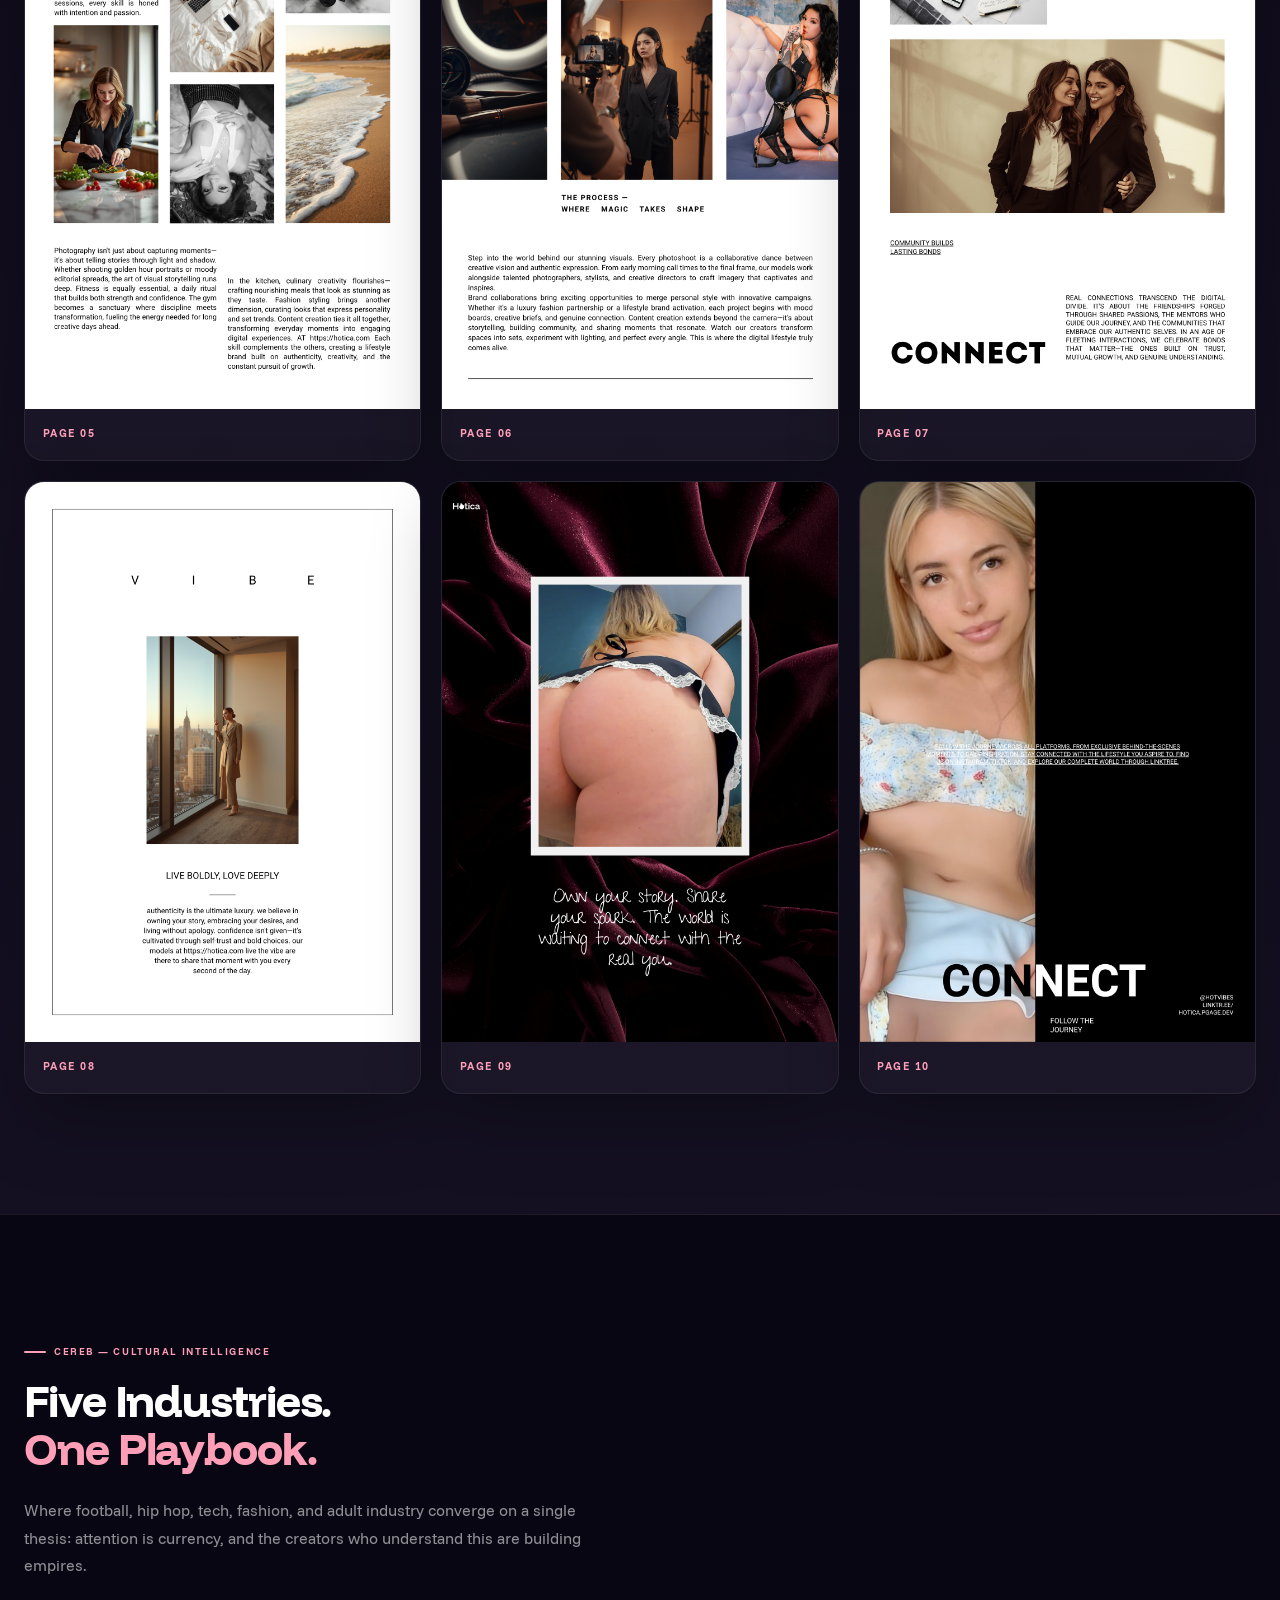
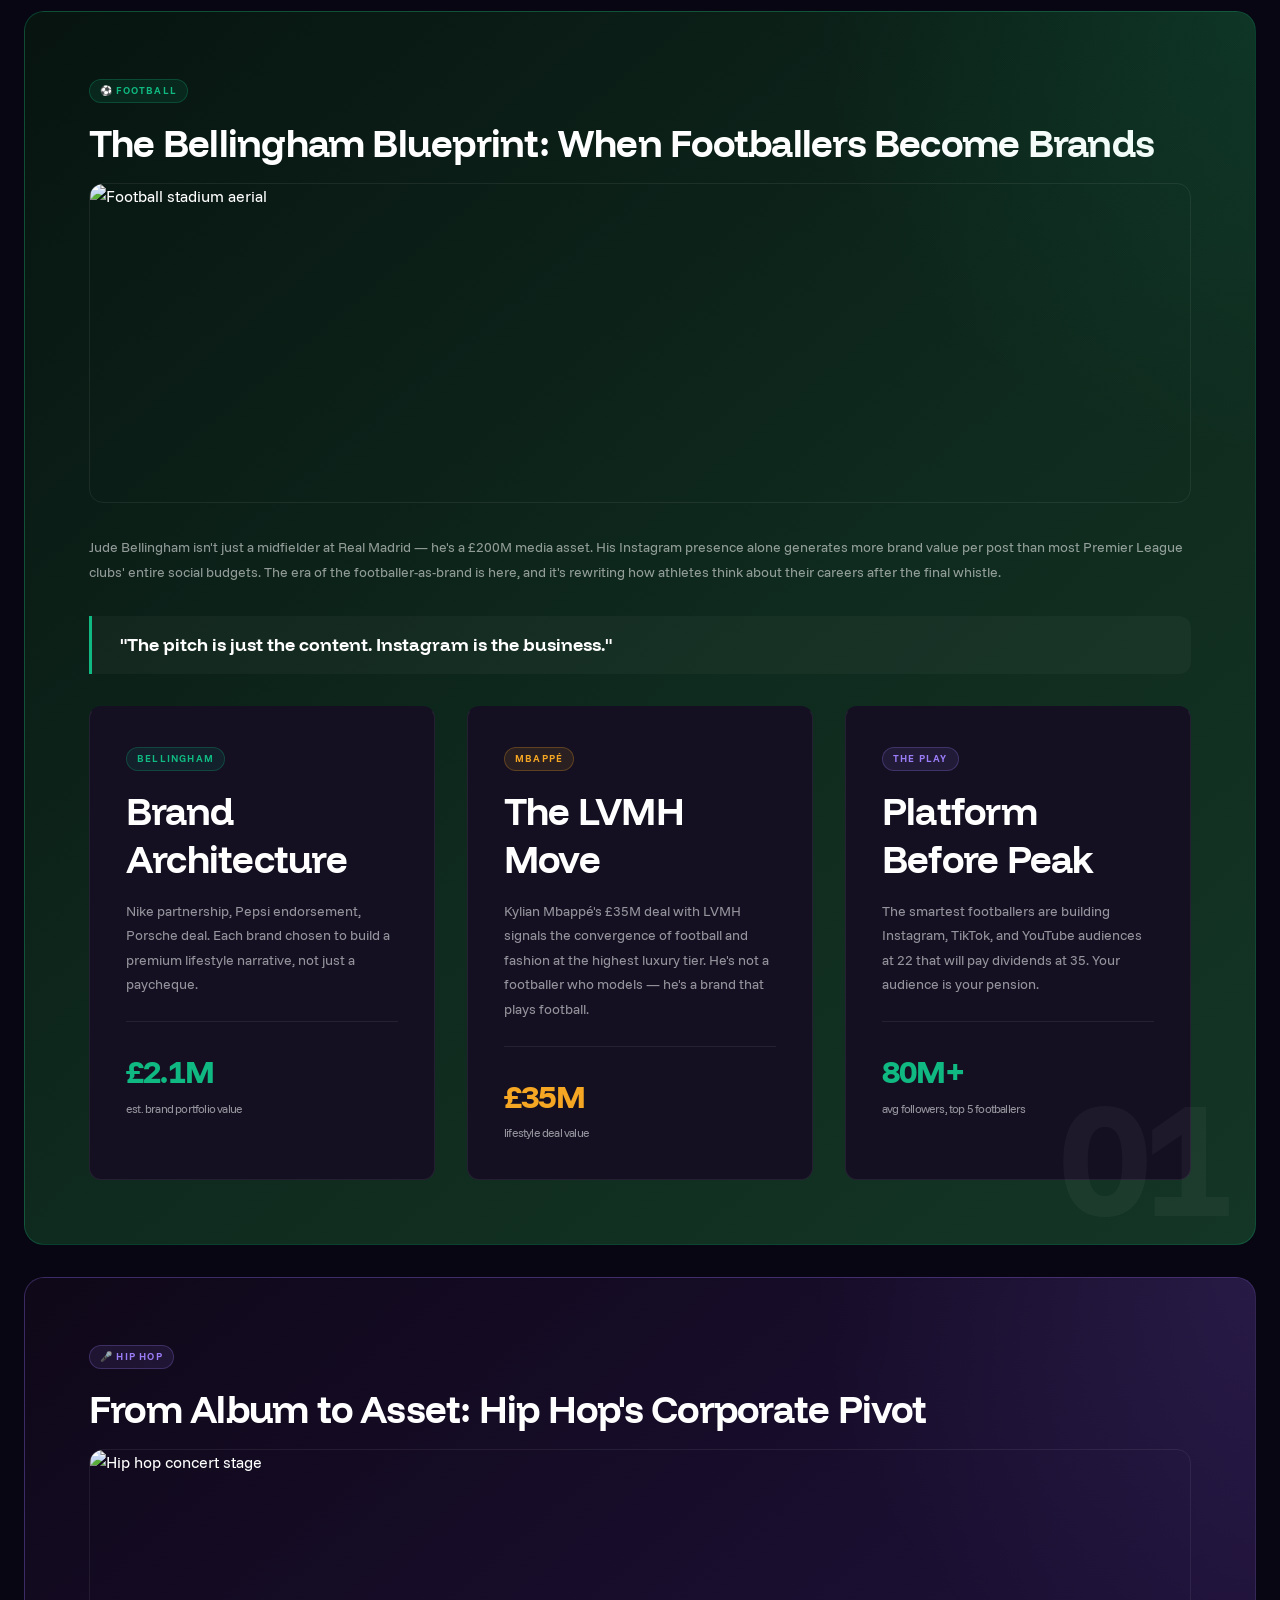
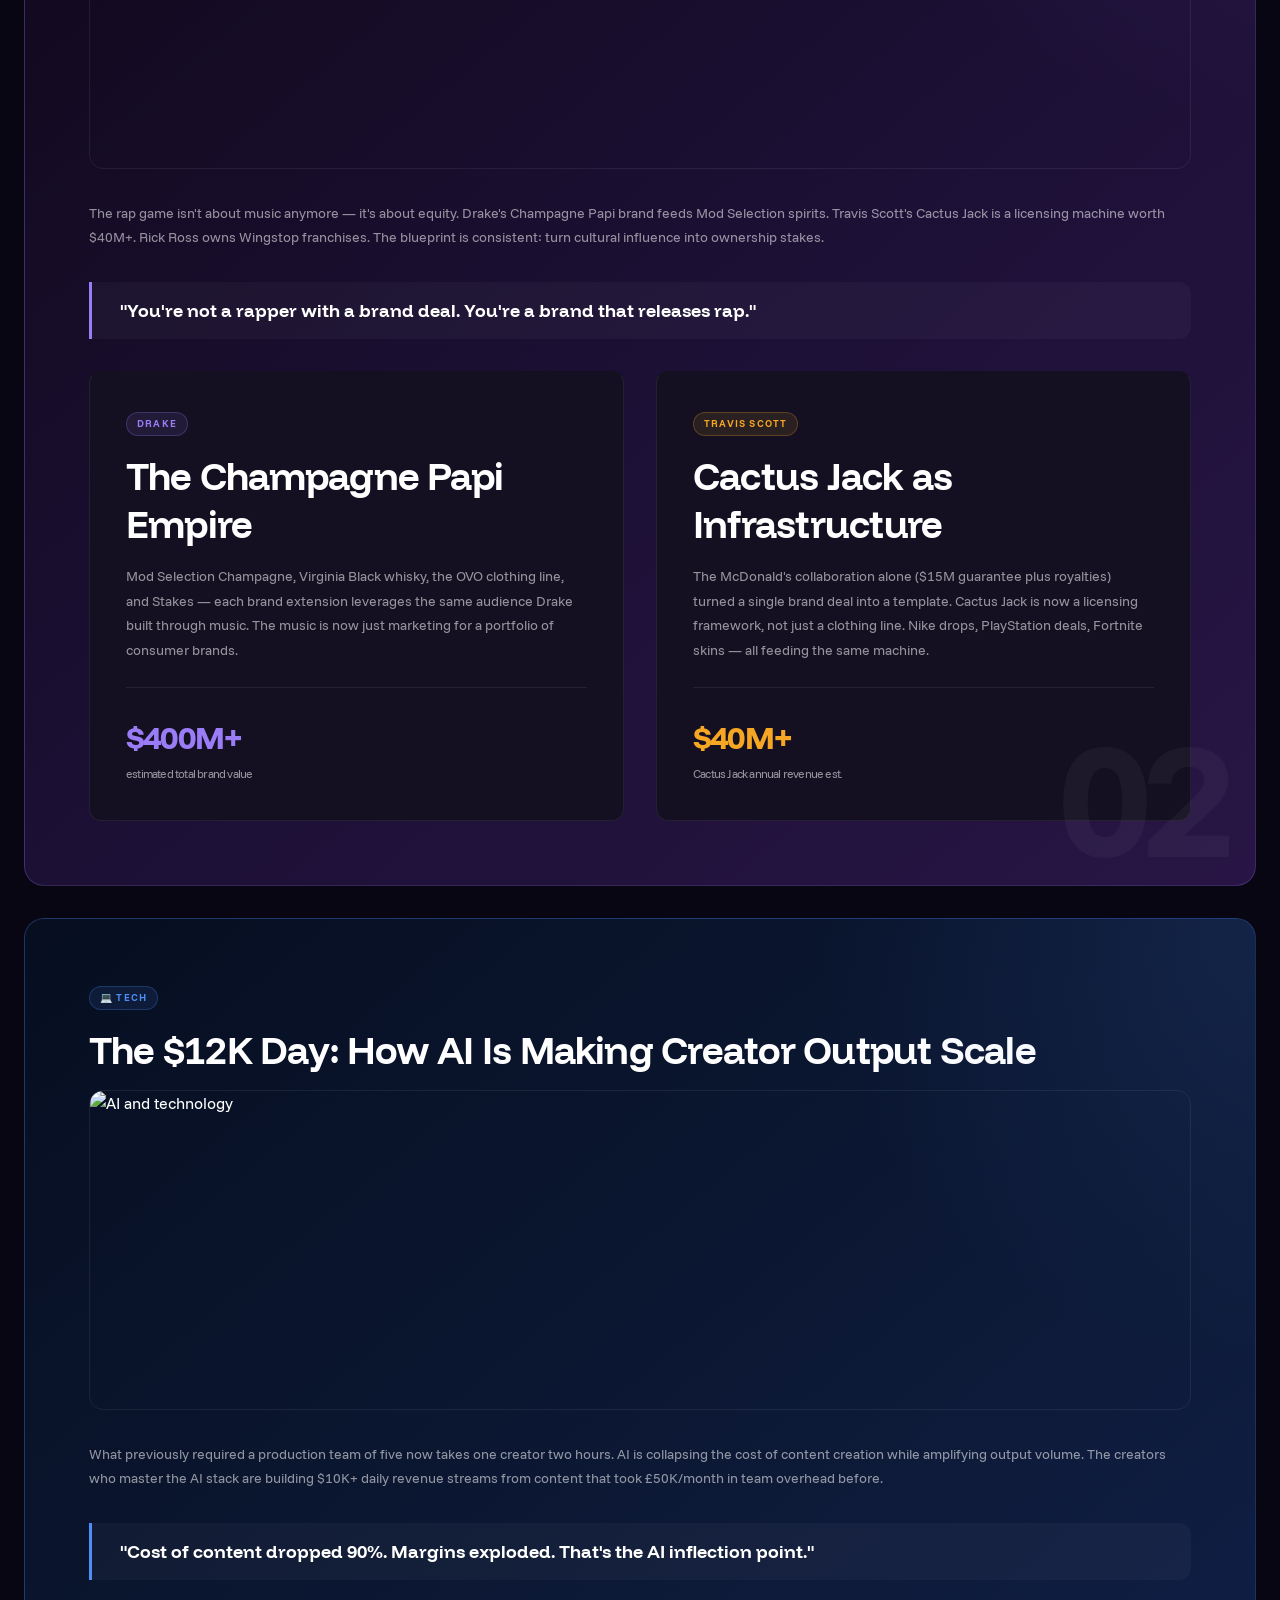
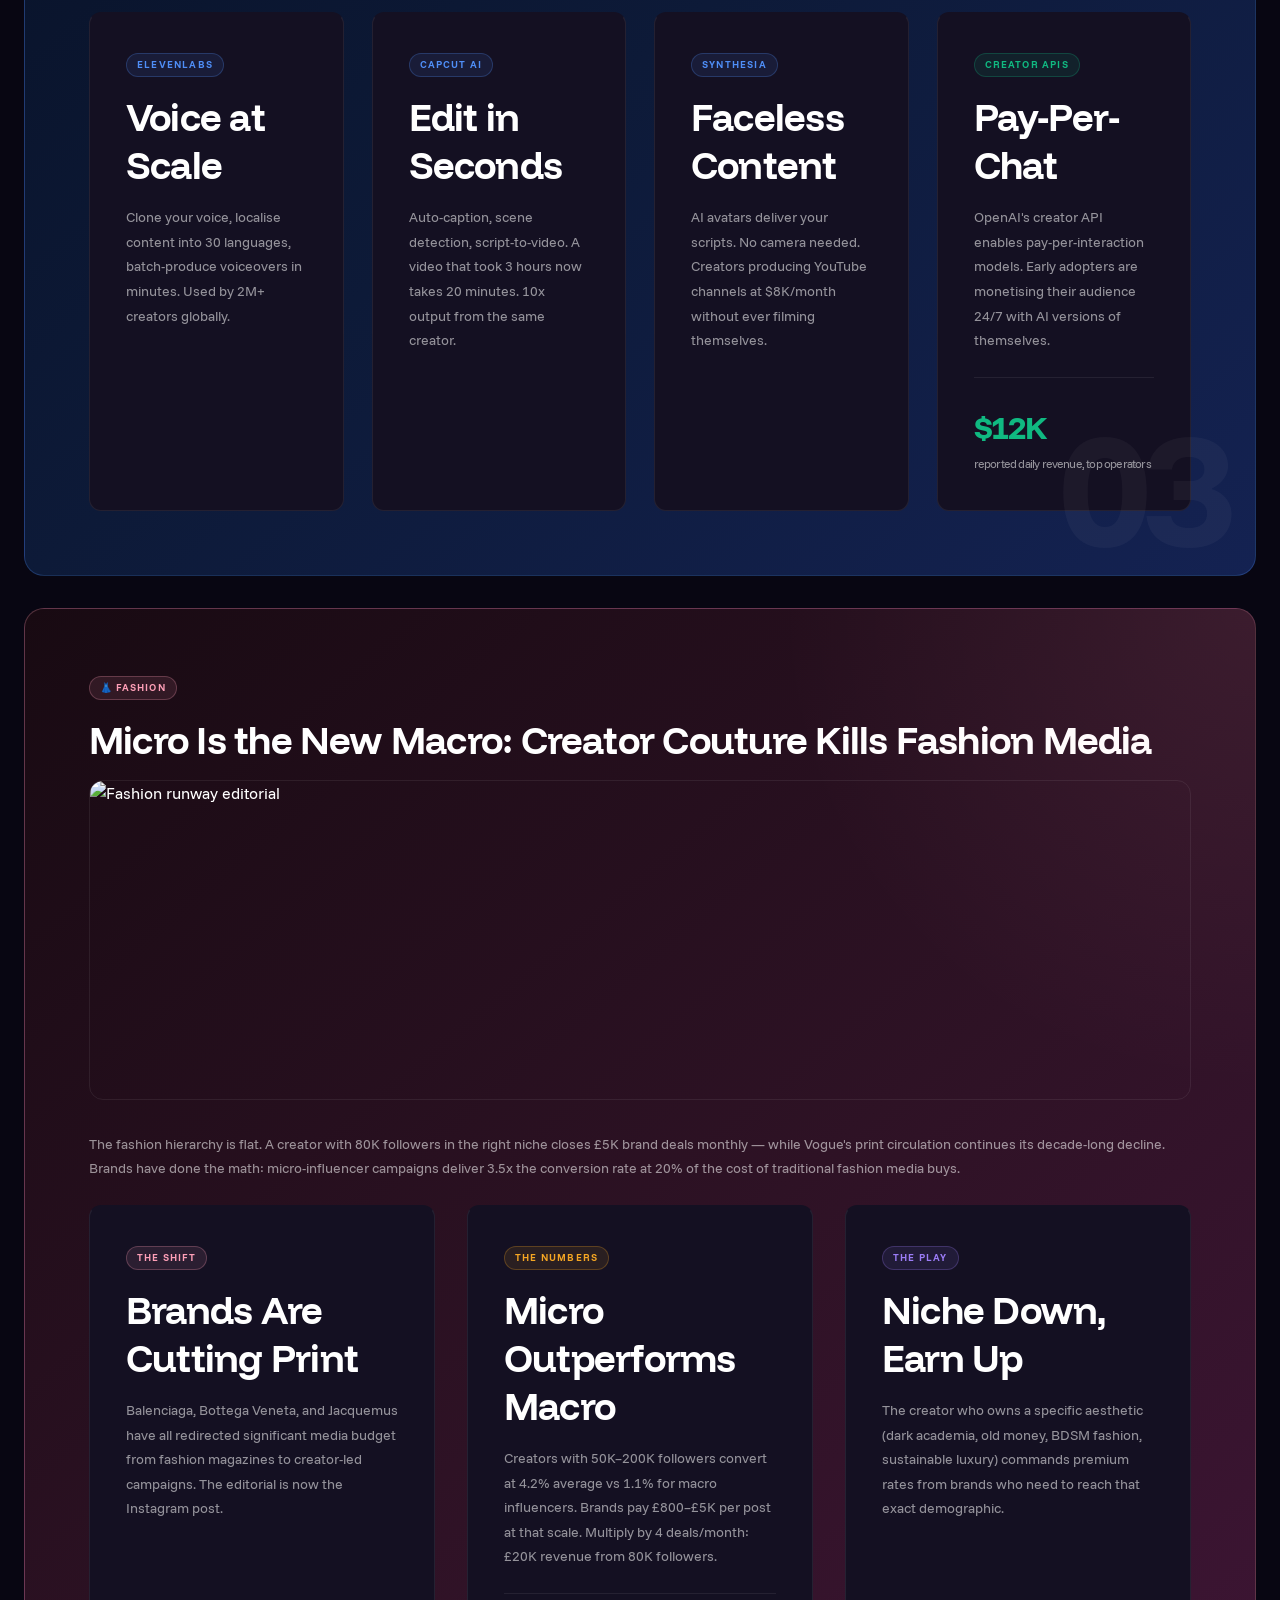
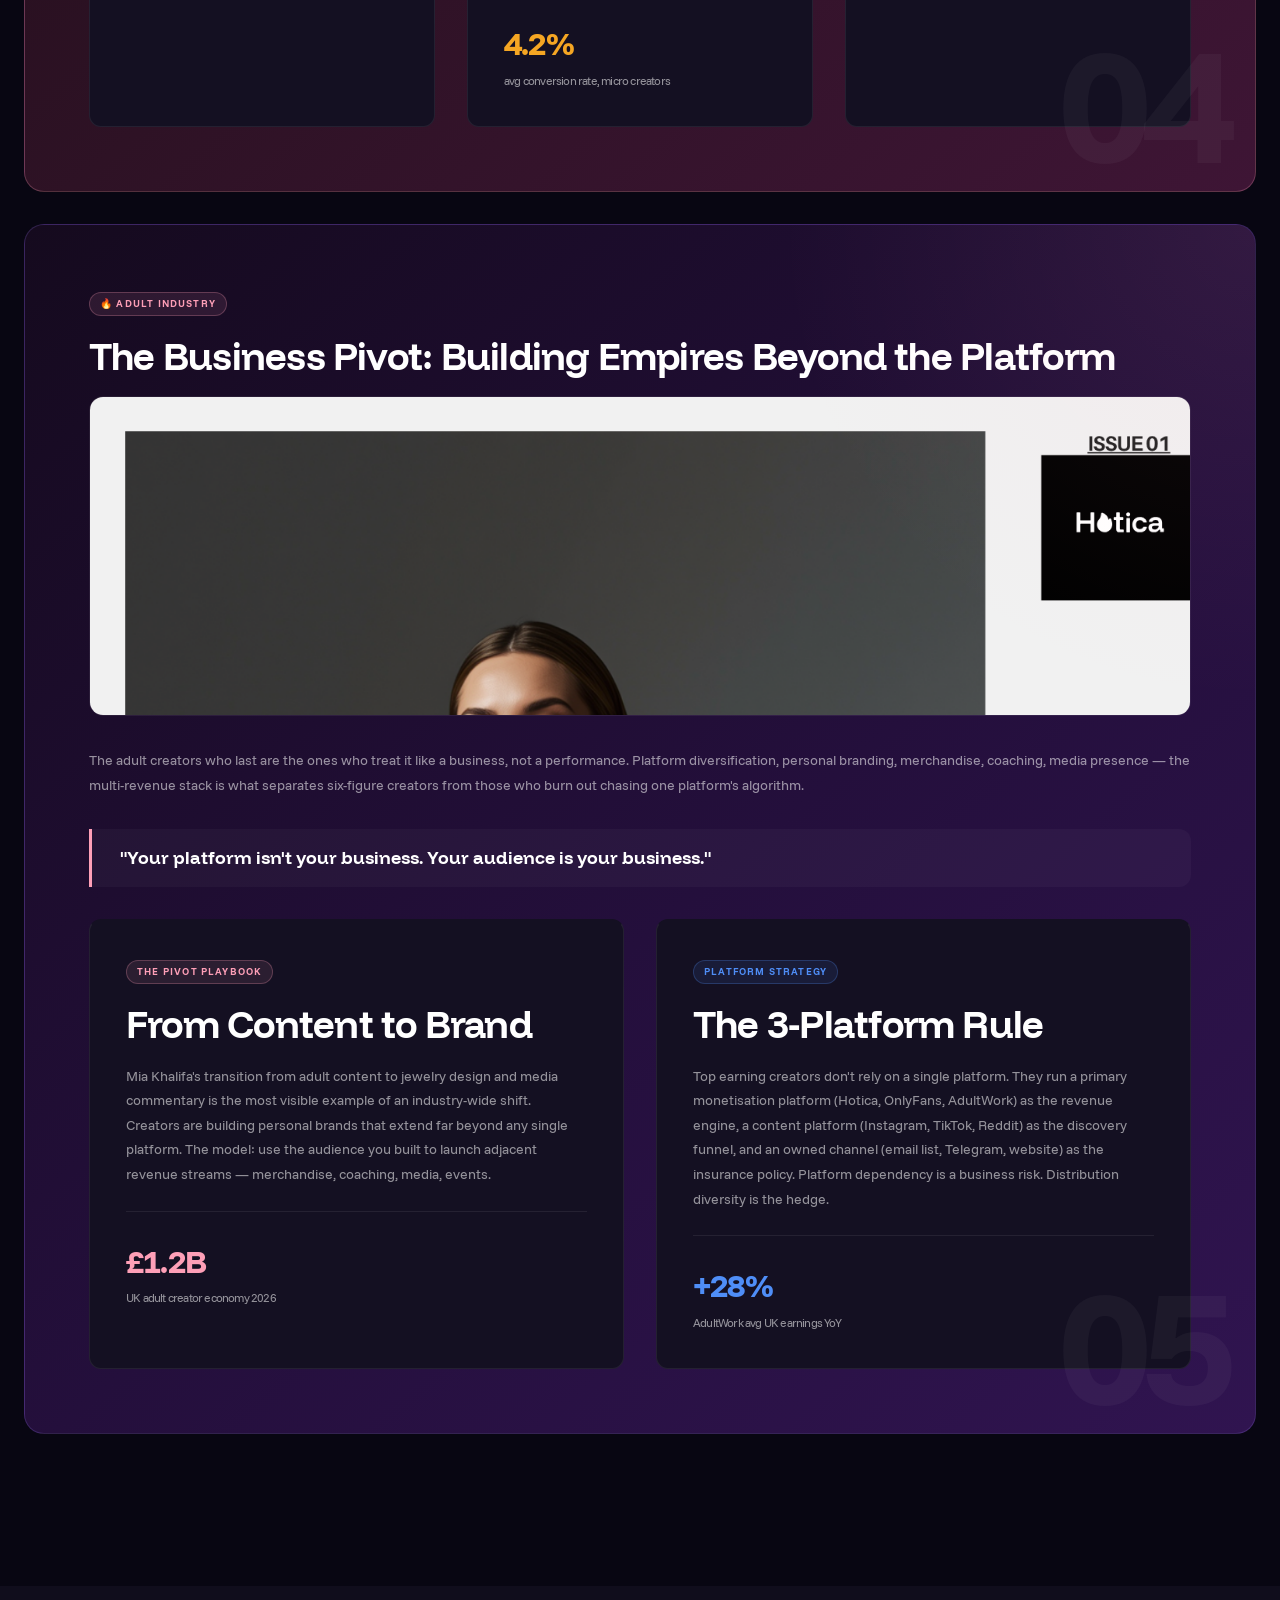
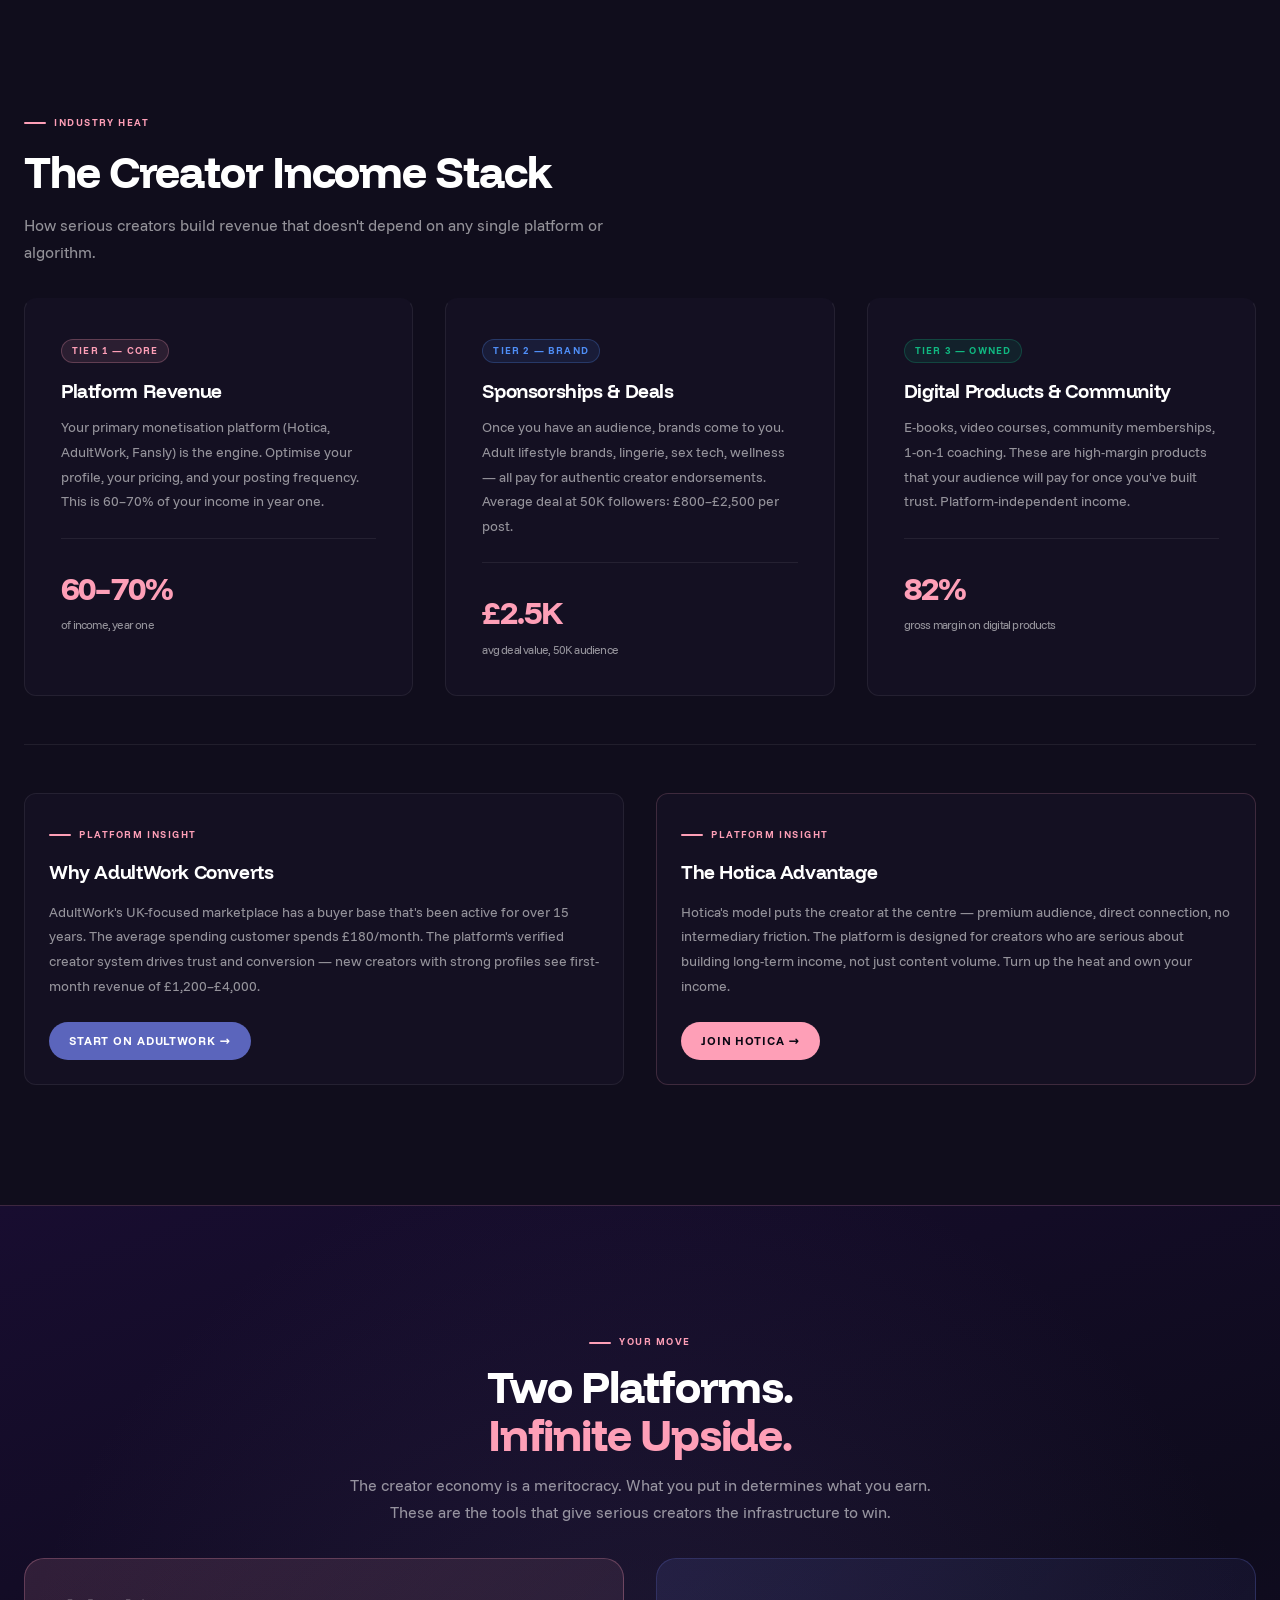
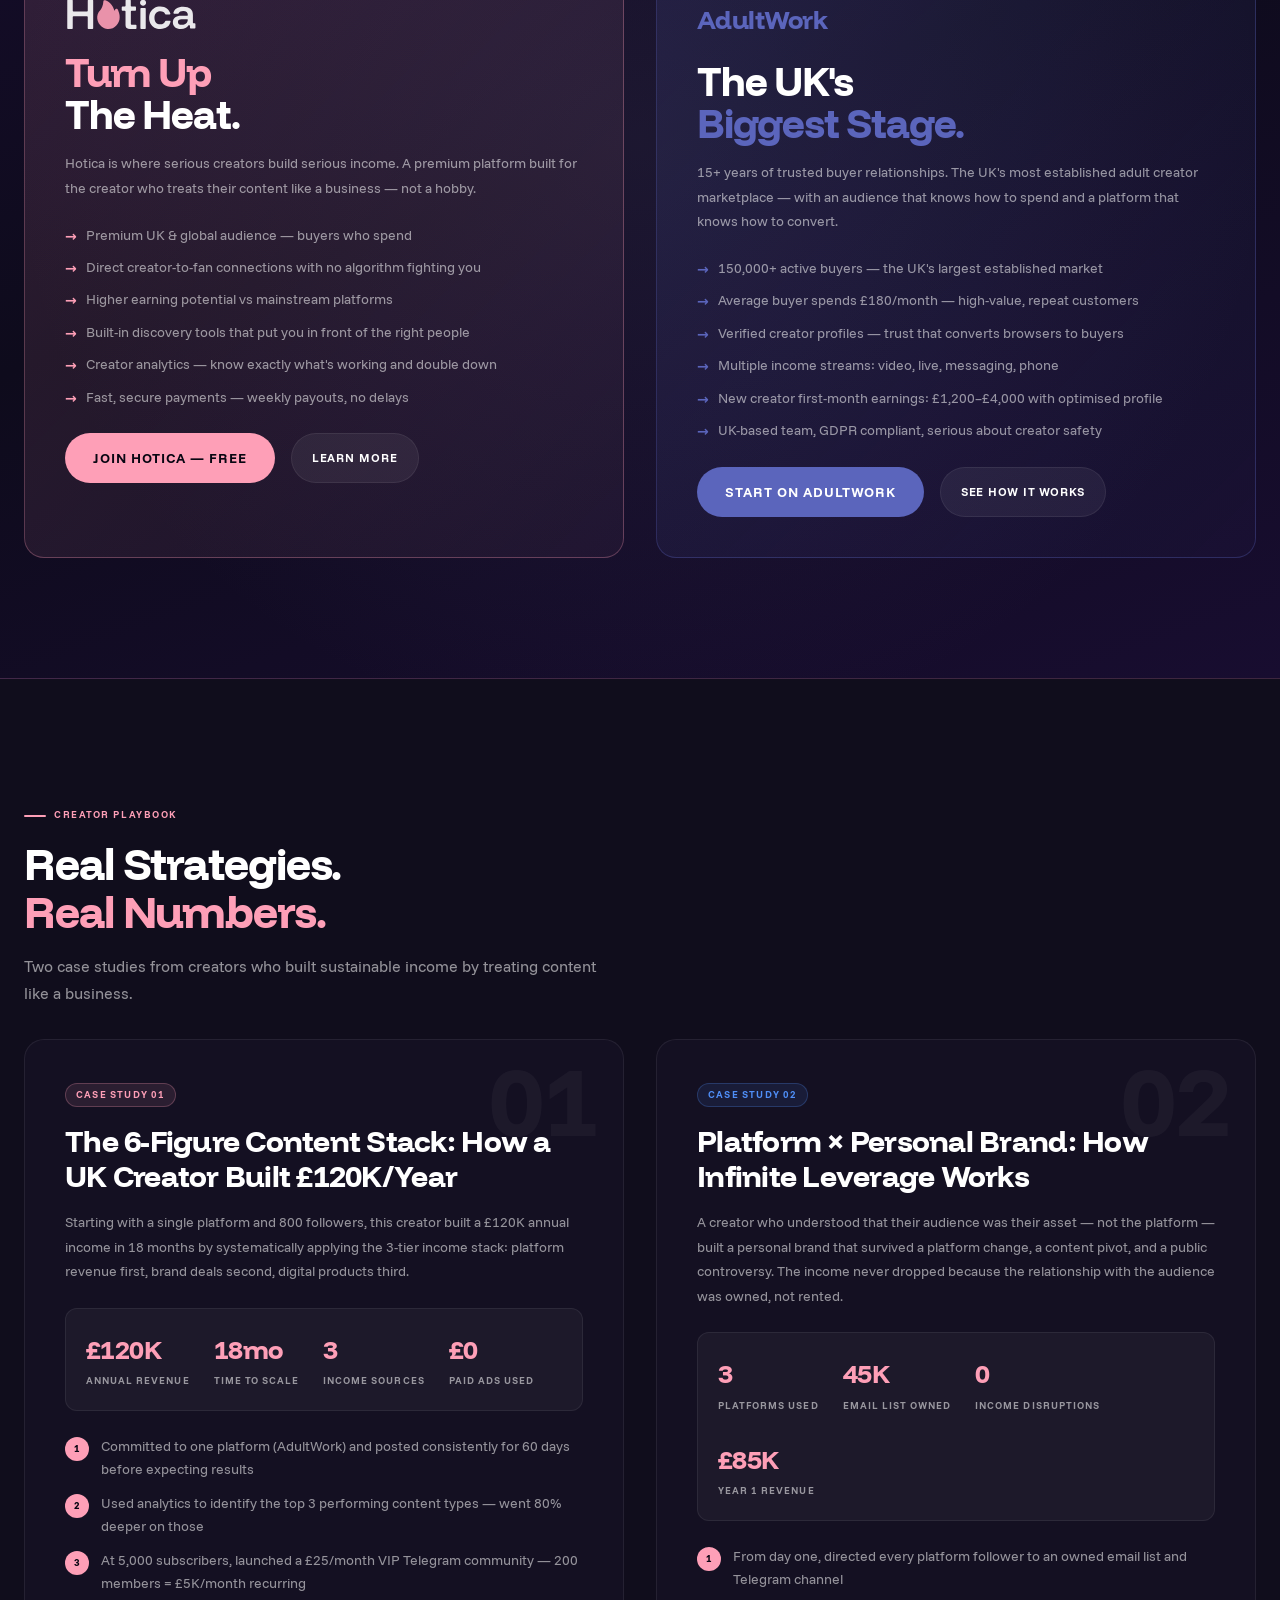
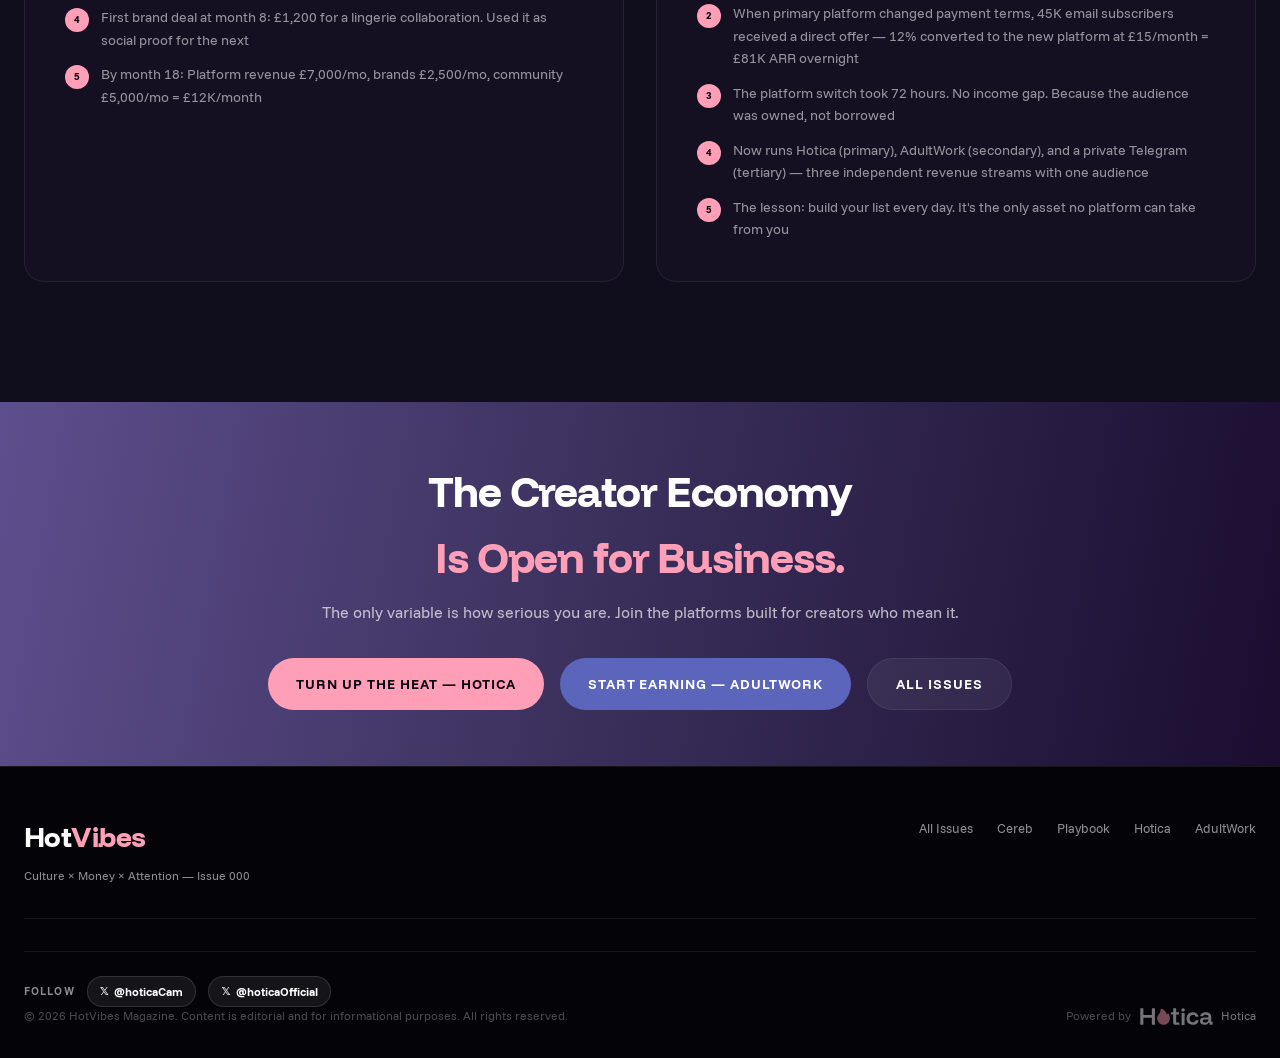
==== commit 85196913: "Add Issue 001 slide reader, X social links, and publish-ready copy - Issue 001: full 7-page Friday H" ====
--- a/issues/000/index.html
+++ b/issues/000/index.html
@@ -105,7 +105,7 @@
         <div class="label">Issue 000 Pages</div>
         <h2 class="section-title mb-2">The Full Visual Issue.<br><span class="text-pink">Embedded in the Insight.</span></h2>
       </div>
-      <p class="section-sub">Issue 000 is the Monday Insight edition. These are the designed magazine pages that sit alongside the editorial scroll, so the written issue and the visual issue stay aligned.</p>
+      <p class="section-sub">The full visual spread for Issue 000 — Culture Meets Capital. Every page designed around the intel. Read the editorial above, then flip through the spread below.</p>
     </div>
 
     <div class="magazine-grid fu">
@@ -483,6 +483,11 @@
         <li><a href="https://adultwork.com" target="_blank" rel="noopener">AdultWork</a></li>
       </ul>
     </div>
+    <div class="social-follow" style="margin-top:1.5rem; padding-top:1.5rem; border-top:1px solid var(--subtle);">
+      <span class="social-follow-label">Follow</span>
+      <a href="https://x.com/hoticaCam" target="_blank" rel="noopener" class="x-link"><i class="x-icon">𝕏</i> @hoticaCam</a>
+      <a href="https://x.com/hoticaOfficial" target="_blank" rel="noopener" class="x-link"><i class="x-icon">𝕏</i> @hoticaOfficial</a>
+    </div>
     <div class="footer-bot">
       <p class="footer-copy">© 2026 HotVibes Magazine. Content is editorial and for informational purposes. All rights reserved.</p>
       <div class="powered">
--- a/assets/css/styles.css
+++ b/assets/css/styles.css
@@ -487,6 +487,16 @@
 .mb-1{margin-bottom:.5rem} .mb-2{margin-bottom:1rem} .mb-3{margin-bottom:1.5rem} .mb-4{margin-bottom:2rem}
 .mt-2{margin-top:1rem} .mt-3{margin-top:1.5rem} .mt-4{margin-top:2rem}
 .flex{display:flex} .items-center{align-items:center} .gap-1{gap:.5rem} .gap-2{gap:1rem} .flex-wrap{flex-wrap:wrap}
+/* Live article link injected below cereb banner */
+.cereb-article-link {
+  display:flex; align-items:center; gap:.6rem;
+  font-size:.78rem; font-weight:500; color:var(--muted);
+  margin-top:-1.25rem; margin-bottom:2rem;
+  padding:.6rem 1rem; border-radius:var(--r);
+  background:rgba(255,255,255,.04); border:1px solid var(--subtle);
+  transition:all var(--ease); line-height:1.4;
+}
+.cereb-article-link:hover { color:var(--white); border-color:var(--border); }
 hr.dim{border:none;border-top:1px solid var(--subtle);margin:3rem 0}
 hr.glow{border:none;height:1px;background:linear-gradient(90deg,transparent 0%,var(--pink) 50%,transparent 100%);opacity:.3;margin:0}
 /* Section bg tints per category */
@@ -505,3 +515,110 @@
 /* Responsive additions */
 @media(max-width:900px){ .cereb-hero { padding:2.5rem; } .cereb-img-row { grid-template-columns:repeat(2,1fr); } }
 @media(max-width:640px){ .cereb-hero { padding:1.75rem; } .cereb-img-row { grid-template-columns:1fr; } }
+
+/* ─── SOCIAL FOLLOW ──────────────────────────────────────── */
+.social-follow {
+  display:flex; align-items:center; gap:.75rem; flex-wrap:wrap;
+  margin-top:.5rem;
+}
+.social-follow-label {
+  font-size:.7rem; font-weight:700; text-transform:uppercase; letter-spacing:.1em;
+  color:var(--muted);
+}
+.x-link {
+  display:inline-flex; align-items:center; gap:.35rem;
+  font-size:.78rem; font-weight:600; color:var(--white);
+  background:rgba(255,255,255,.07); border:1px solid rgba(255,255,255,.12);
+  padding:.3rem .75rem; border-radius:100px;
+  transition:all var(--ease);
+}
+.x-link:hover { background:rgba(255,255,255,.13); border-color:rgba(255,255,255,.25); }
+.x-link .x-icon { font-size:.9em; font-style:normal; }
+
+/* ─── SLIDE READER (Issue 001+) ──────────────────────────── */
+.reader-wrap { position:relative; }
+.reader-slide {
+  min-height:100vh;
+  display:flex; flex-direction:column; justify-content:center;
+  padding:6rem 1.5rem 8rem;
+  scroll-margin-top:64px;
+  border-bottom:1px solid var(--subtle);
+  position:relative; overflow:hidden;
+}
+.reader-slide-inner {
+  max-width:900px; margin:0 auto; width:100%;
+}
+.reader-nav {
+  position:fixed; bottom:1.5rem; left:50%; transform:translateX(-50%);
+  z-index:200;
+  display:flex; align-items:center; gap:1.25rem;
+  background:rgba(8,6,18,.92); backdrop-filter:blur(24px);
+  -webkit-backdrop-filter:blur(24px);
+  border:1px solid var(--border); border-radius:100px;
+  padding:.6rem 1.25rem;
+}
+.reader-btn {
+  background:none; border:none; cursor:pointer;
+  color:var(--white); font-size:1.1rem; padding:.25rem .5rem;
+  border-radius:8px; transition:background var(--ease);
+  line-height:1;
+}
+.reader-btn:hover { background:rgba(255,255,255,.1); }
+.reader-btn:disabled { opacity:.3; cursor:default; }
+.reader-count {
+  font-family:var(--fd); font-size:.8rem; font-weight:700;
+  color:var(--muted); letter-spacing:.05em; white-space:nowrap;
+  min-width:48px; text-align:center;
+}
+.reader-count .rc-cur { color:var(--white); }
+.slide-tag {
+  display:inline-flex; align-items:center; gap:.5rem;
+  font-size:.65rem; font-weight:700; text-transform:uppercase; letter-spacing:.15em;
+  color:var(--pink); margin-bottom:1.25rem;
+}
+.slide-tag::before { content:''; display:block; width:18px; height:2px; background:currentColor; border-radius:2px; }
+.slide-num {
+  font-family:var(--fd); font-weight:800;
+  font-size:clamp(5rem,12vw,9rem);
+  line-height:.85; letter-spacing:-.04em;
+  color:rgba(255,255,255,.04); position:absolute;
+  right:1.5rem; top:50%; transform:translateY(-50%);
+  pointer-events:none; user-select:none;
+}
+.slide-headline {
+  font-family:var(--fd); font-weight:800;
+  font-size:clamp(1.9rem,5vw,3.5rem);
+  line-height:1.05; letter-spacing:-.03em;
+  margin-bottom:1.25rem;
+}
+.slide-deck {
+  font-size:1.05rem; color:var(--muted); line-height:1.7; max-width:680px;
+  margin-bottom:2rem;
+}
+.hype-stats {
+  display:grid; grid-template-columns:repeat(auto-fit,minmax(140px,1fr));
+  gap:1rem; margin:1.75rem 0;
+}
+.hype-stat {
+  background:var(--bg-card); border:1px solid var(--subtle);
+  border-radius:var(--r); padding:1.25rem;
+}
+.hype-stat-val {
+  font-family:var(--fd); font-weight:800;
+  font-size:clamp(1.5rem,4vw,2.25rem);
+  letter-spacing:-.03em; line-height:1; margin-bottom:.35rem;
+}
+.hype-stat-label { font-size:.72rem; font-weight:600; text-transform:uppercase; letter-spacing:.1em; color:var(--muted); }
+/* Slide background themes */
+.slide-cover   { background:linear-gradient(145deg,#080612 0%,#1a0d2e 50%,#080612 100%); }
+.slide-football{ background:linear-gradient(145deg,#080612 0%,#041510 100%); }
+.slide-hiphop  { background:linear-gradient(145deg,#080612 0%,#120a22 100%); }
+.slide-tech    { background:linear-gradient(145deg,#080612 0%,#060e1e 100%); }
+.slide-fashion { background:linear-gradient(145deg,#080612 0%,#18080e 100%); }
+.slide-adult   { background:linear-gradient(145deg,#080612 0%,#0f0818 100%); }
+.slide-cta     { background:linear-gradient(145deg,#1a0a2e 0%,#0c0618 100%); }
+@media(max-width:640px){
+  .reader-slide { padding:5rem 1.25rem 7rem; }
+  .slide-num { display:none; }
+  .hype-stats { grid-template-columns:repeat(2,1fr); }
+}
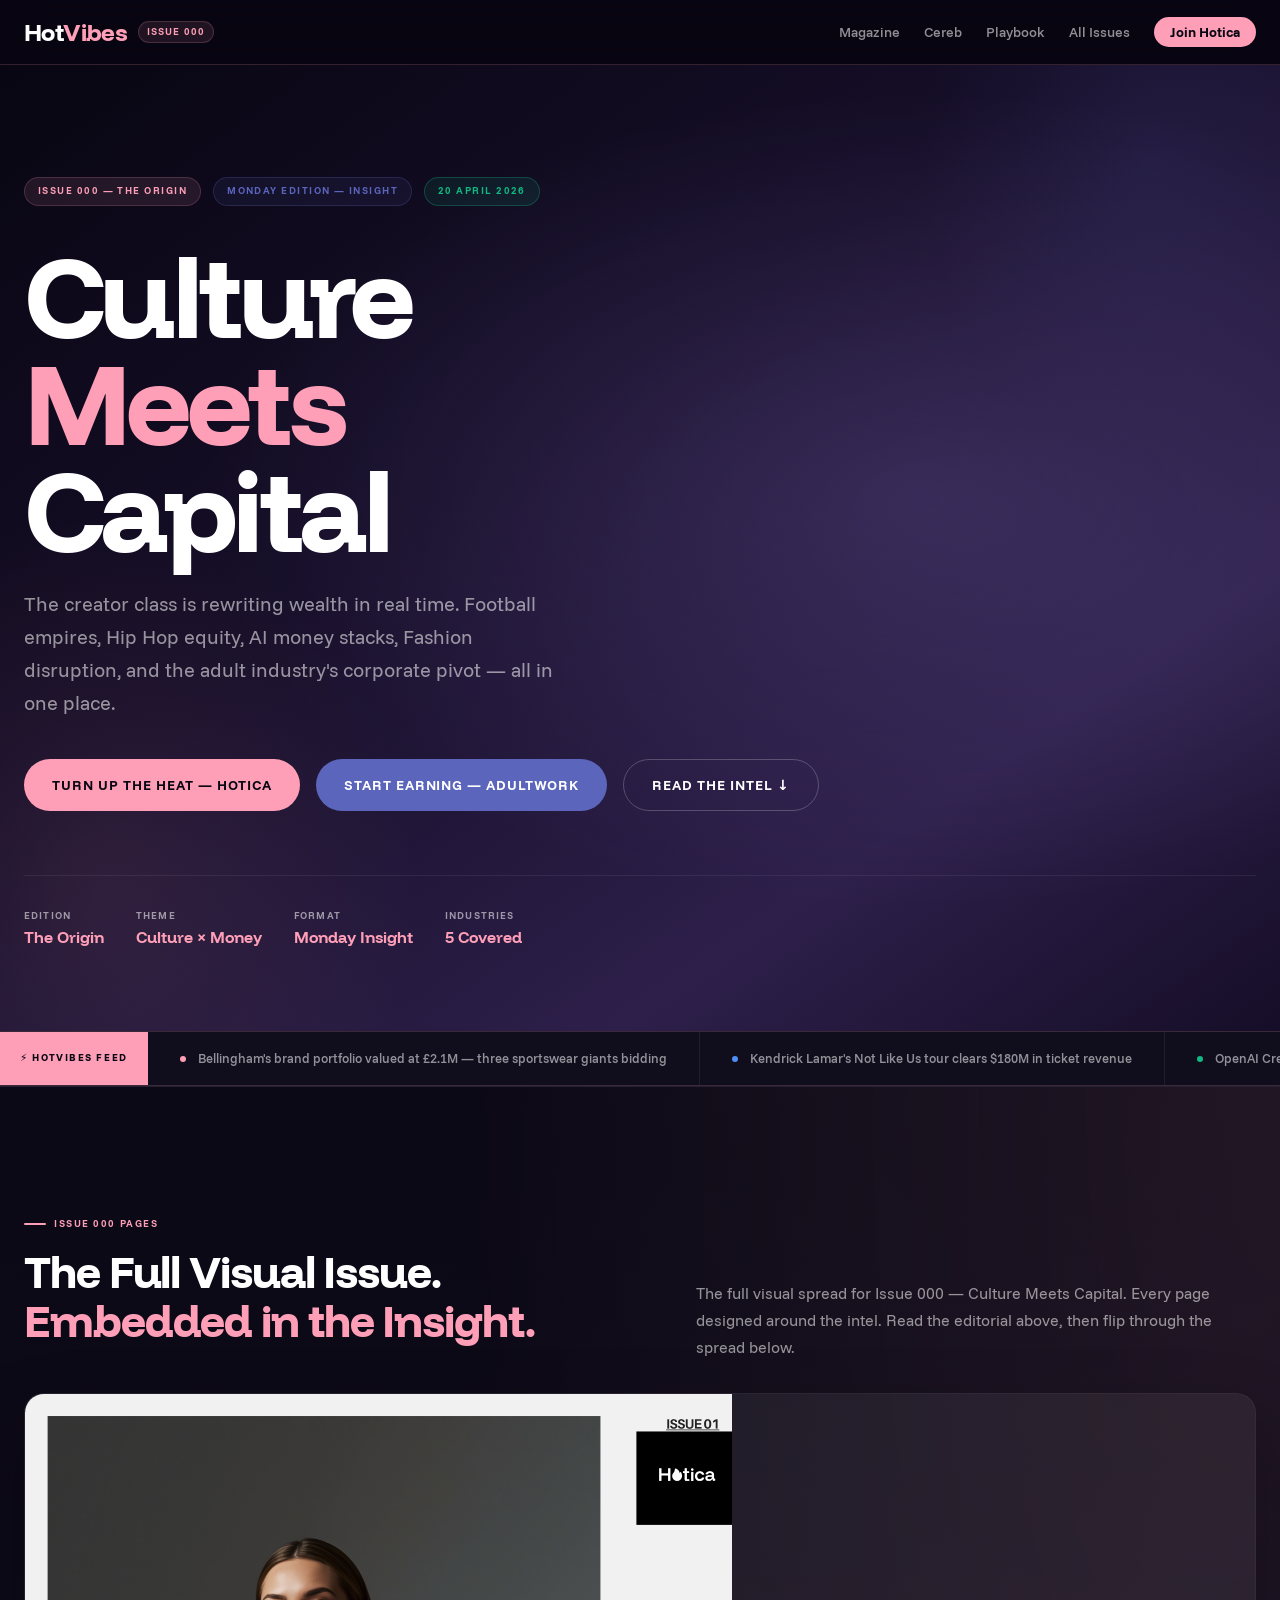
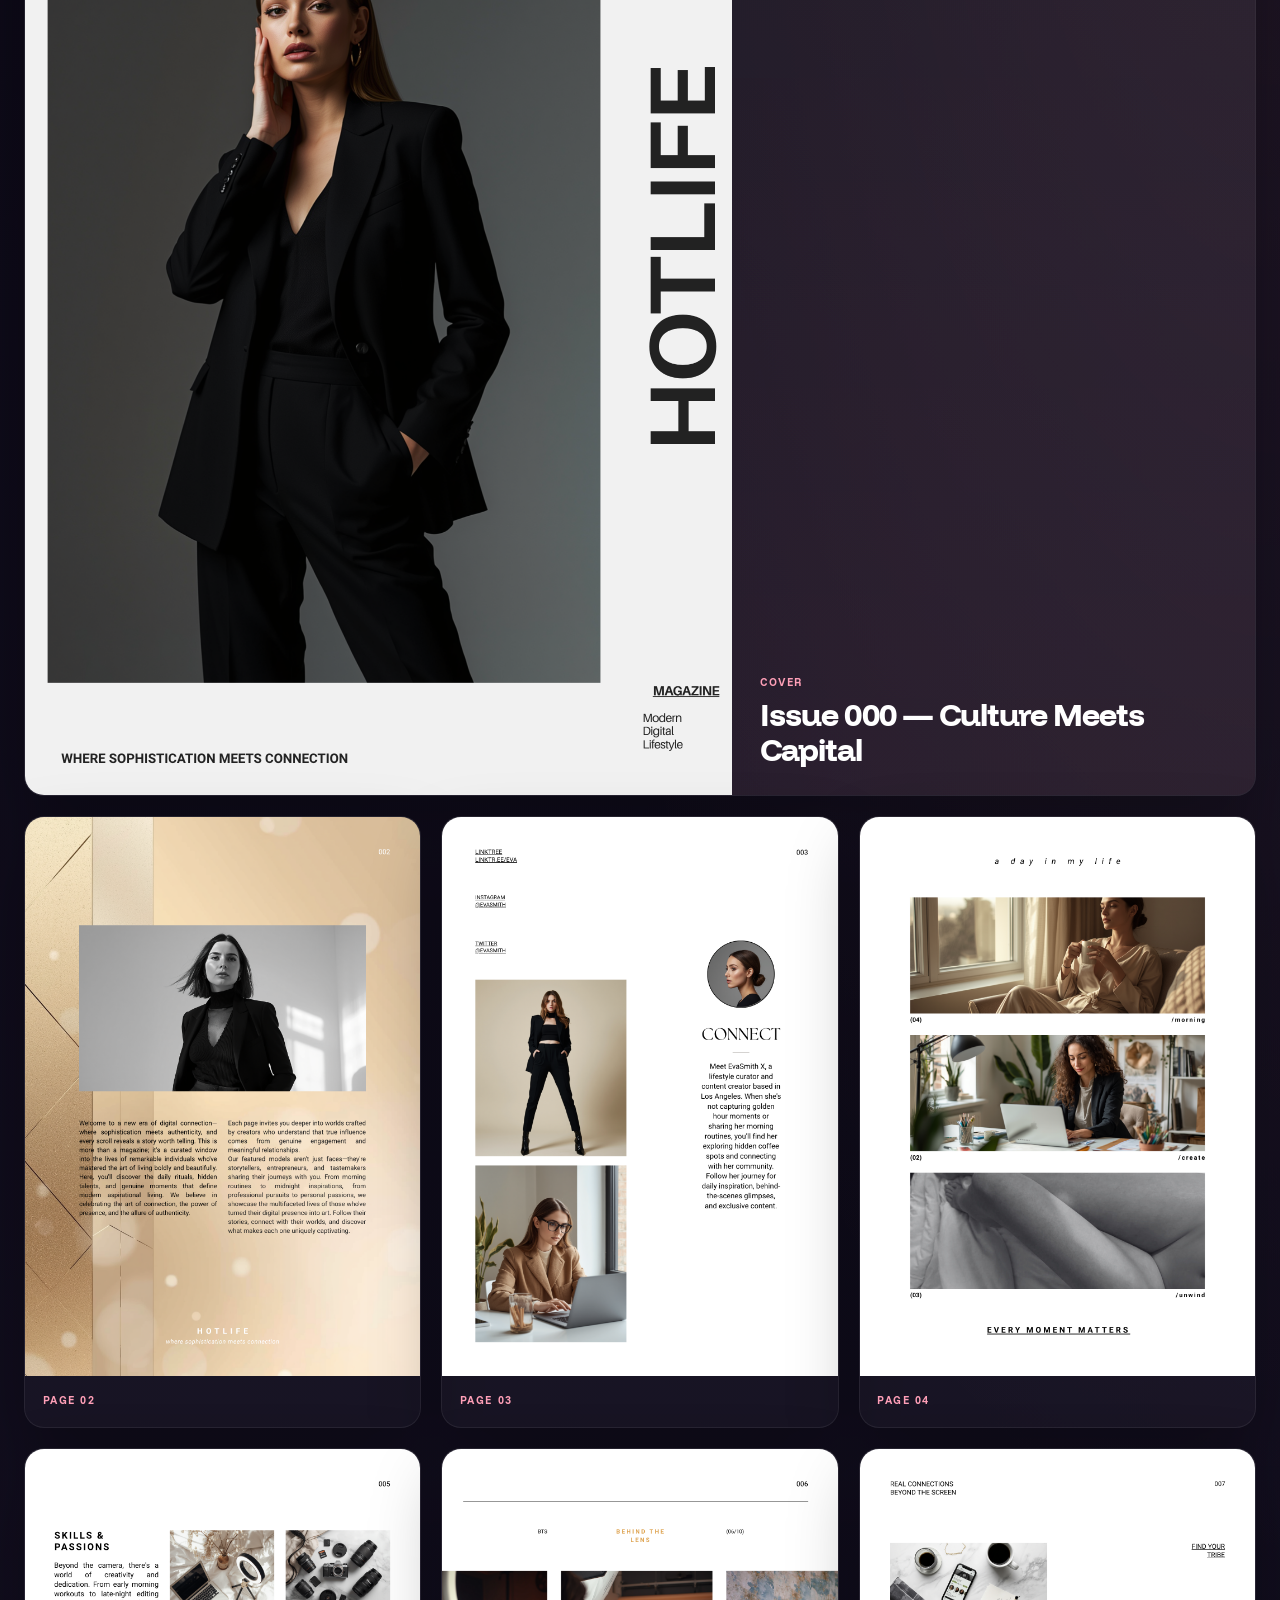
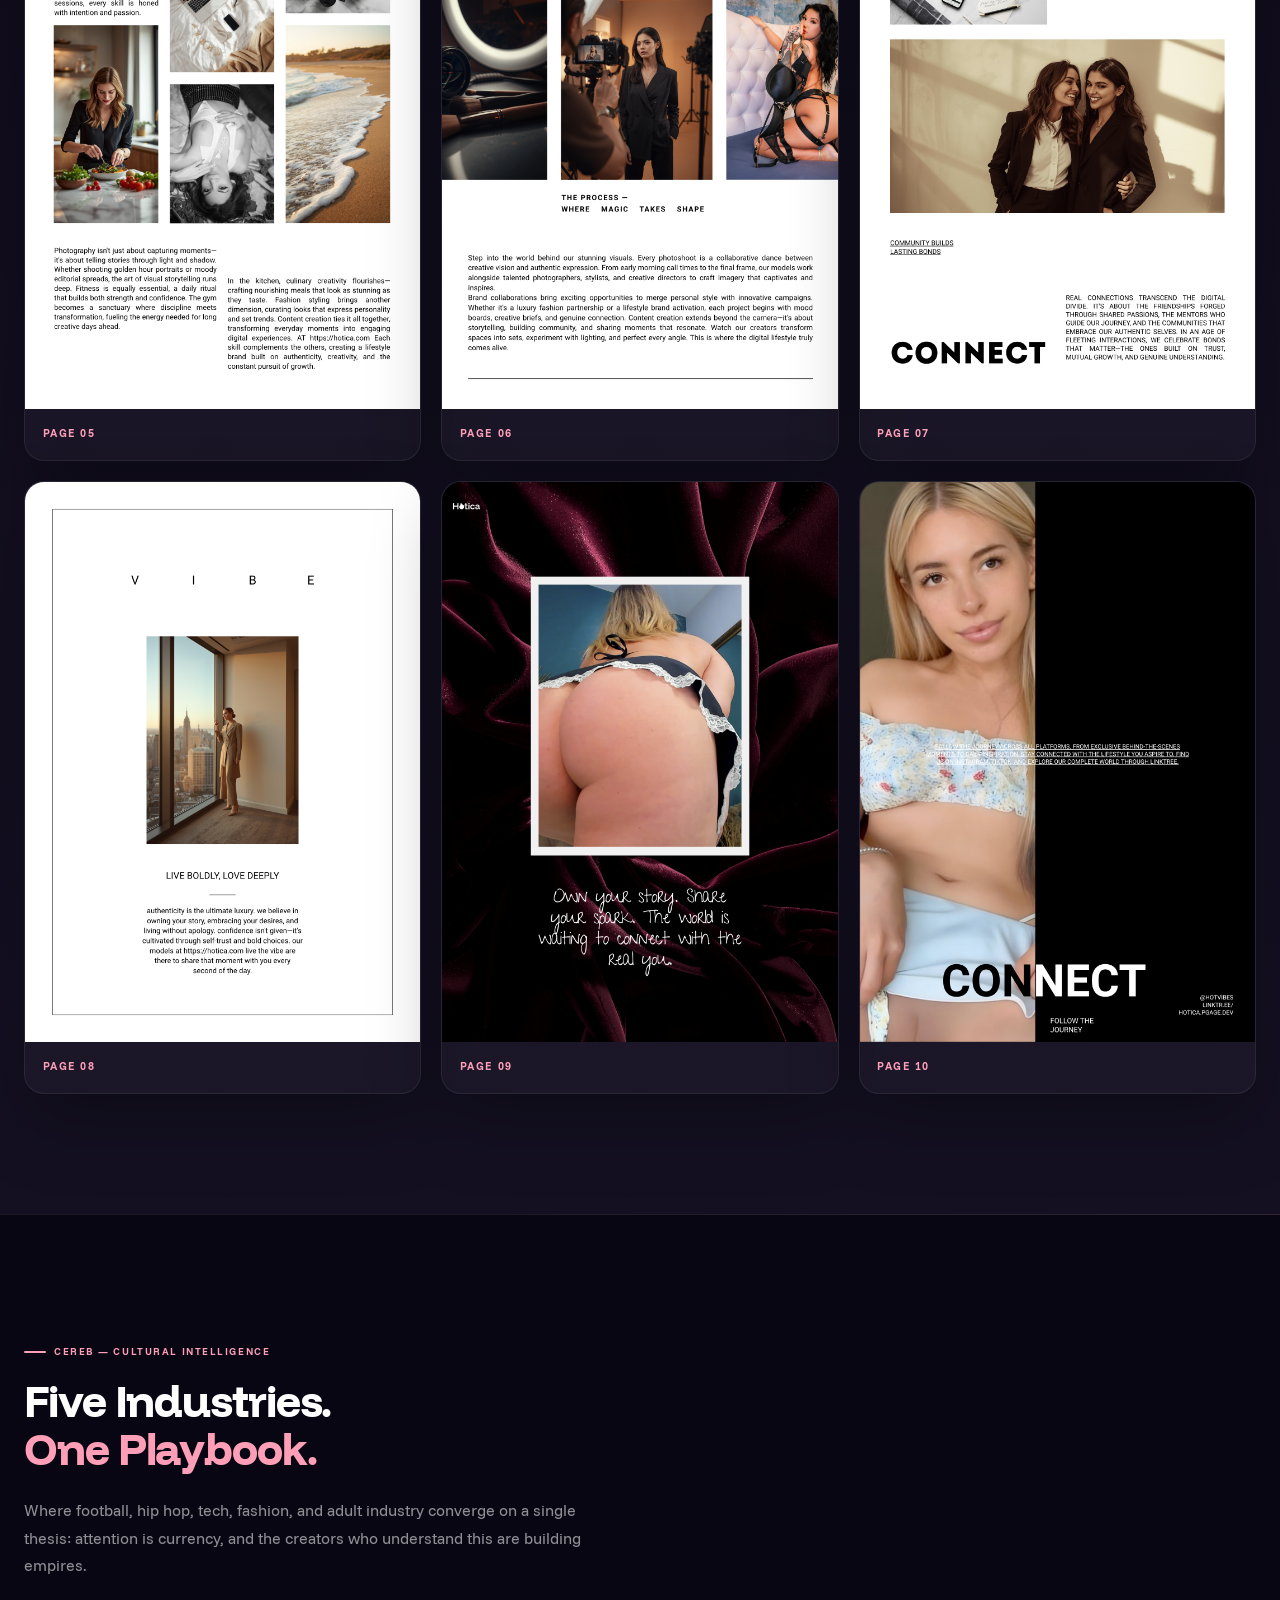
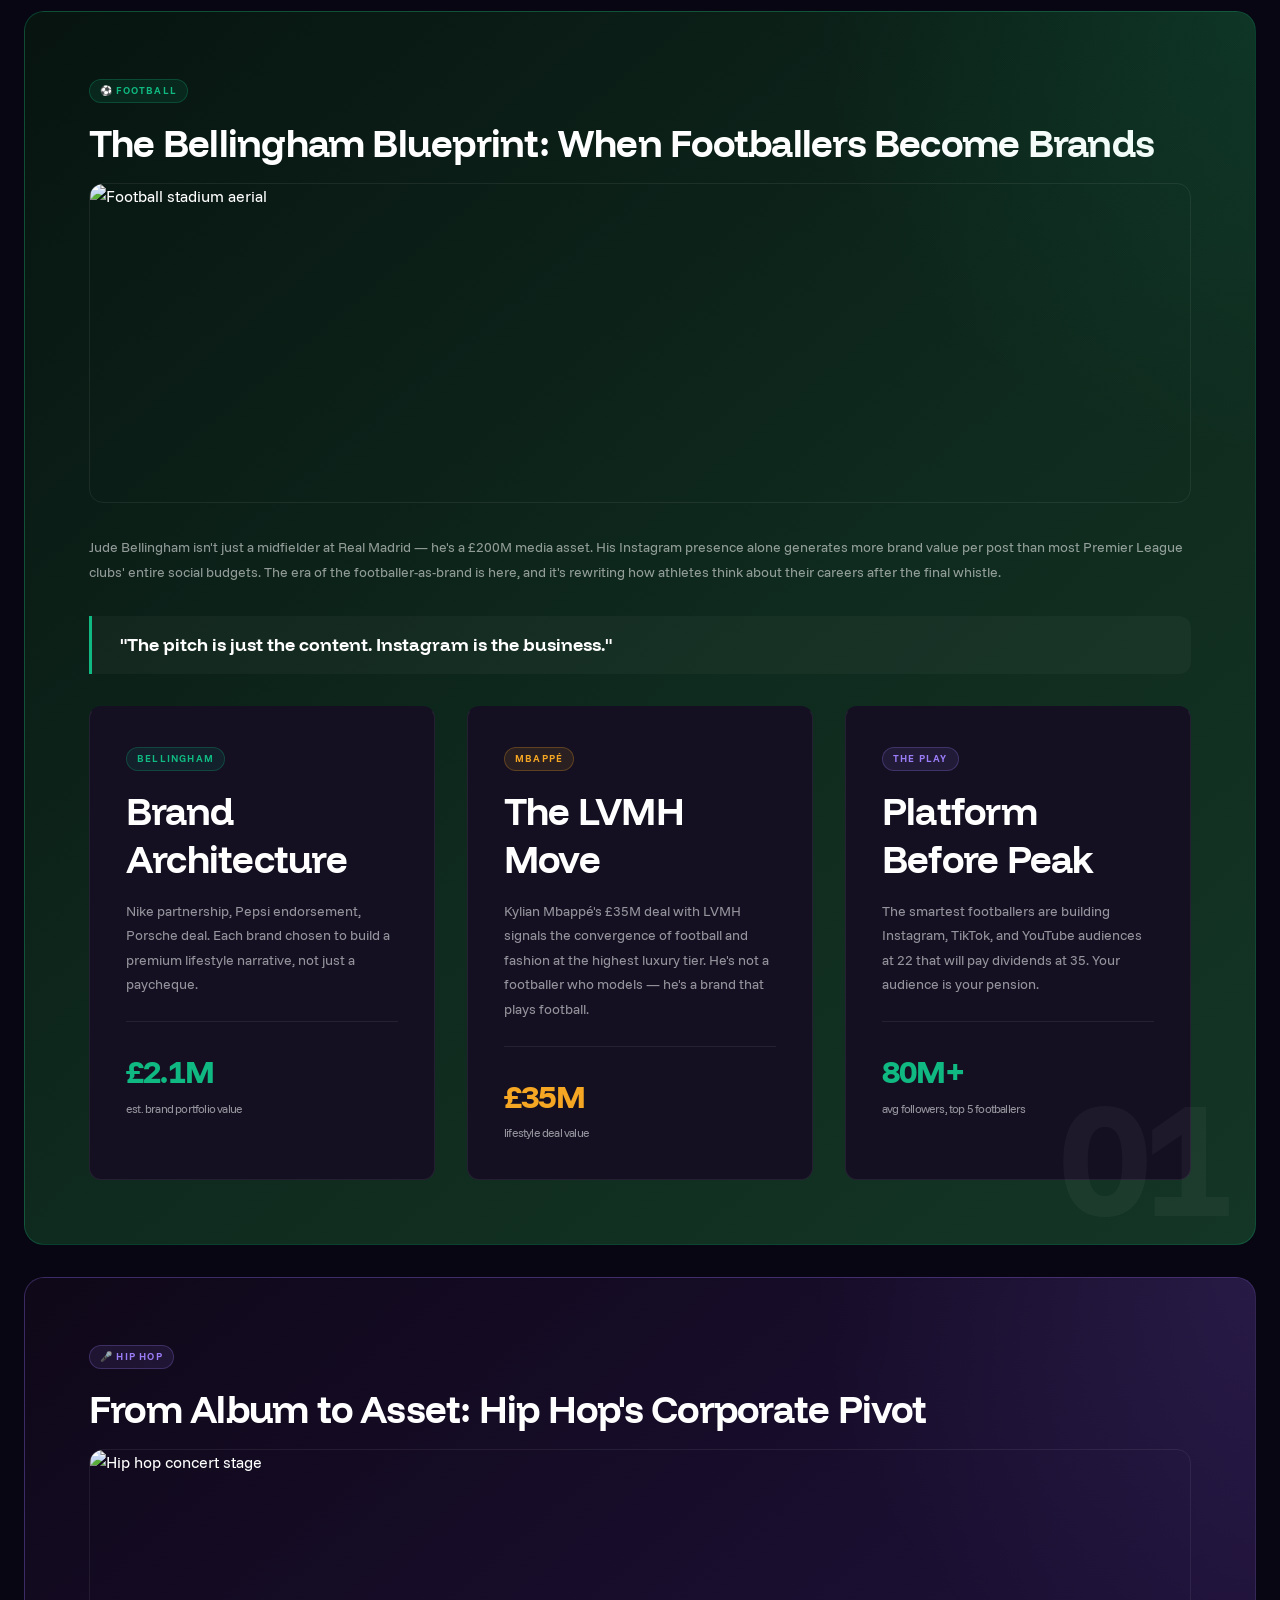
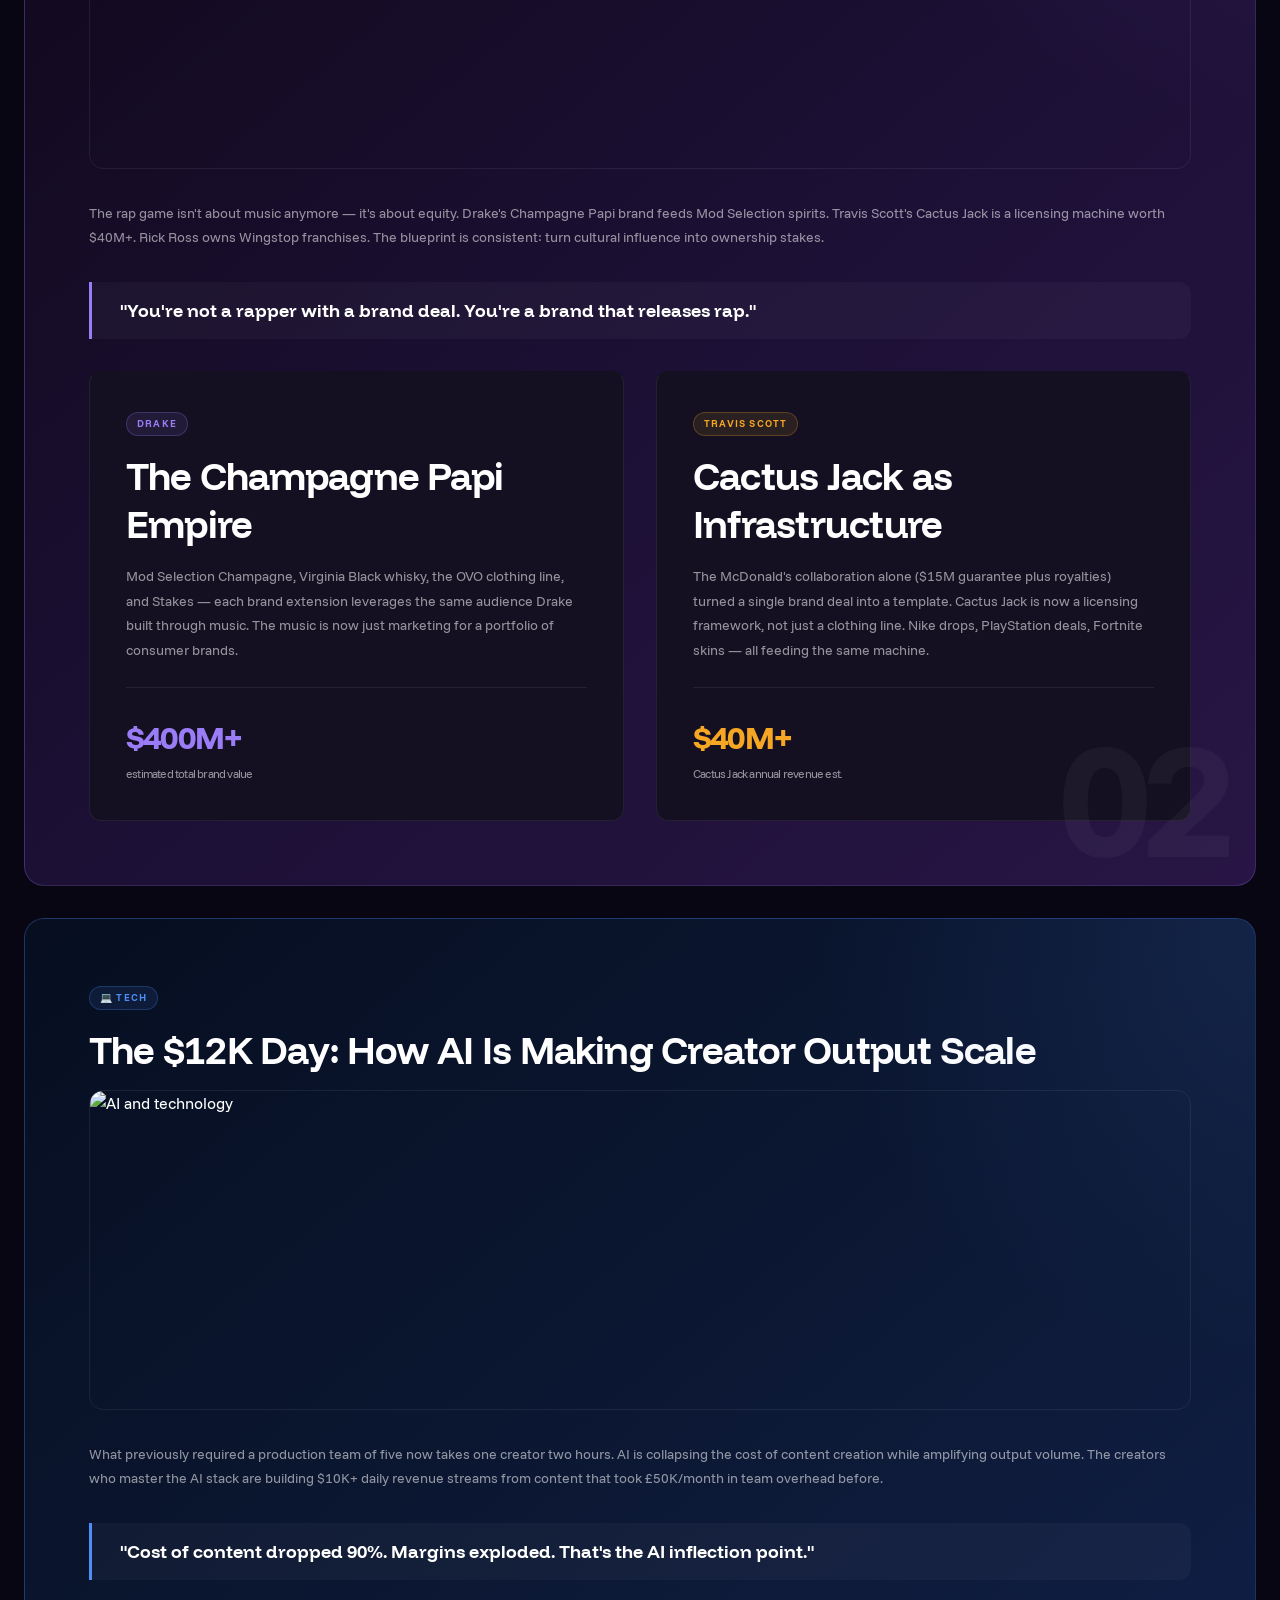
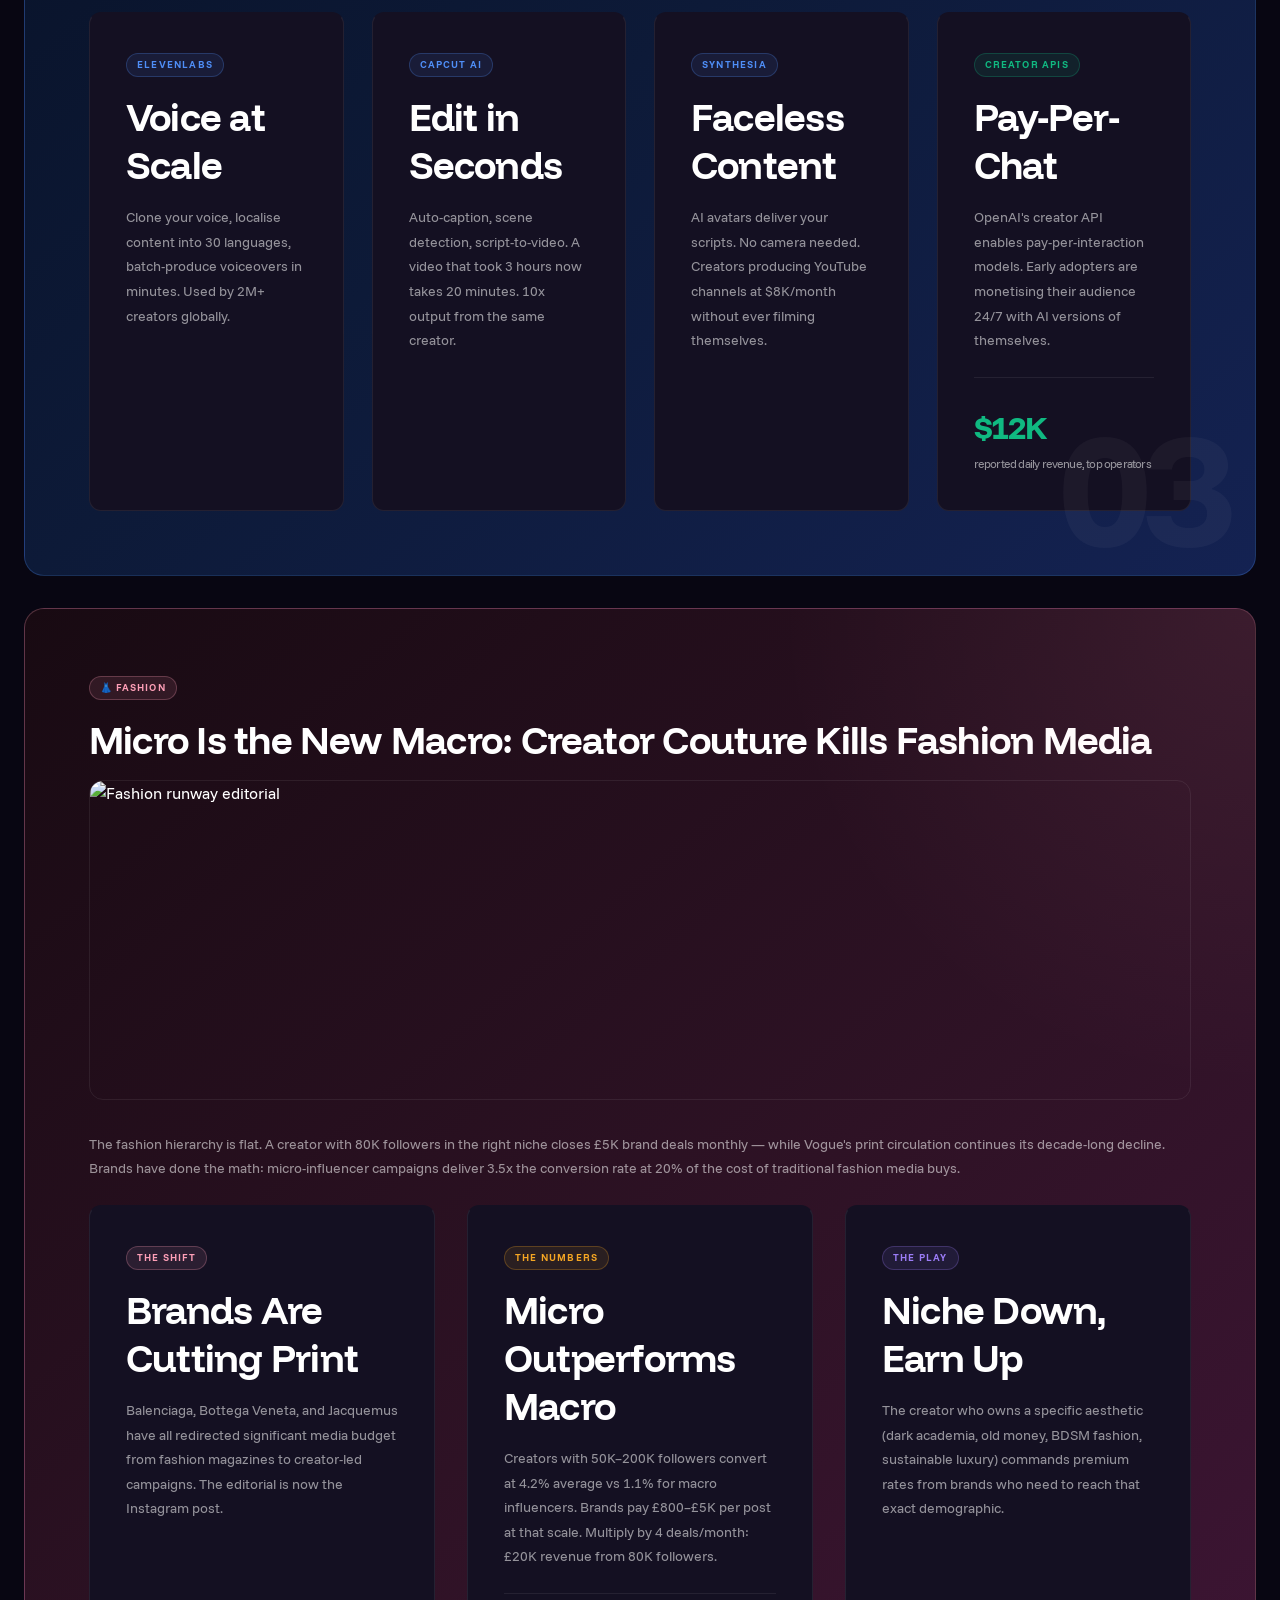
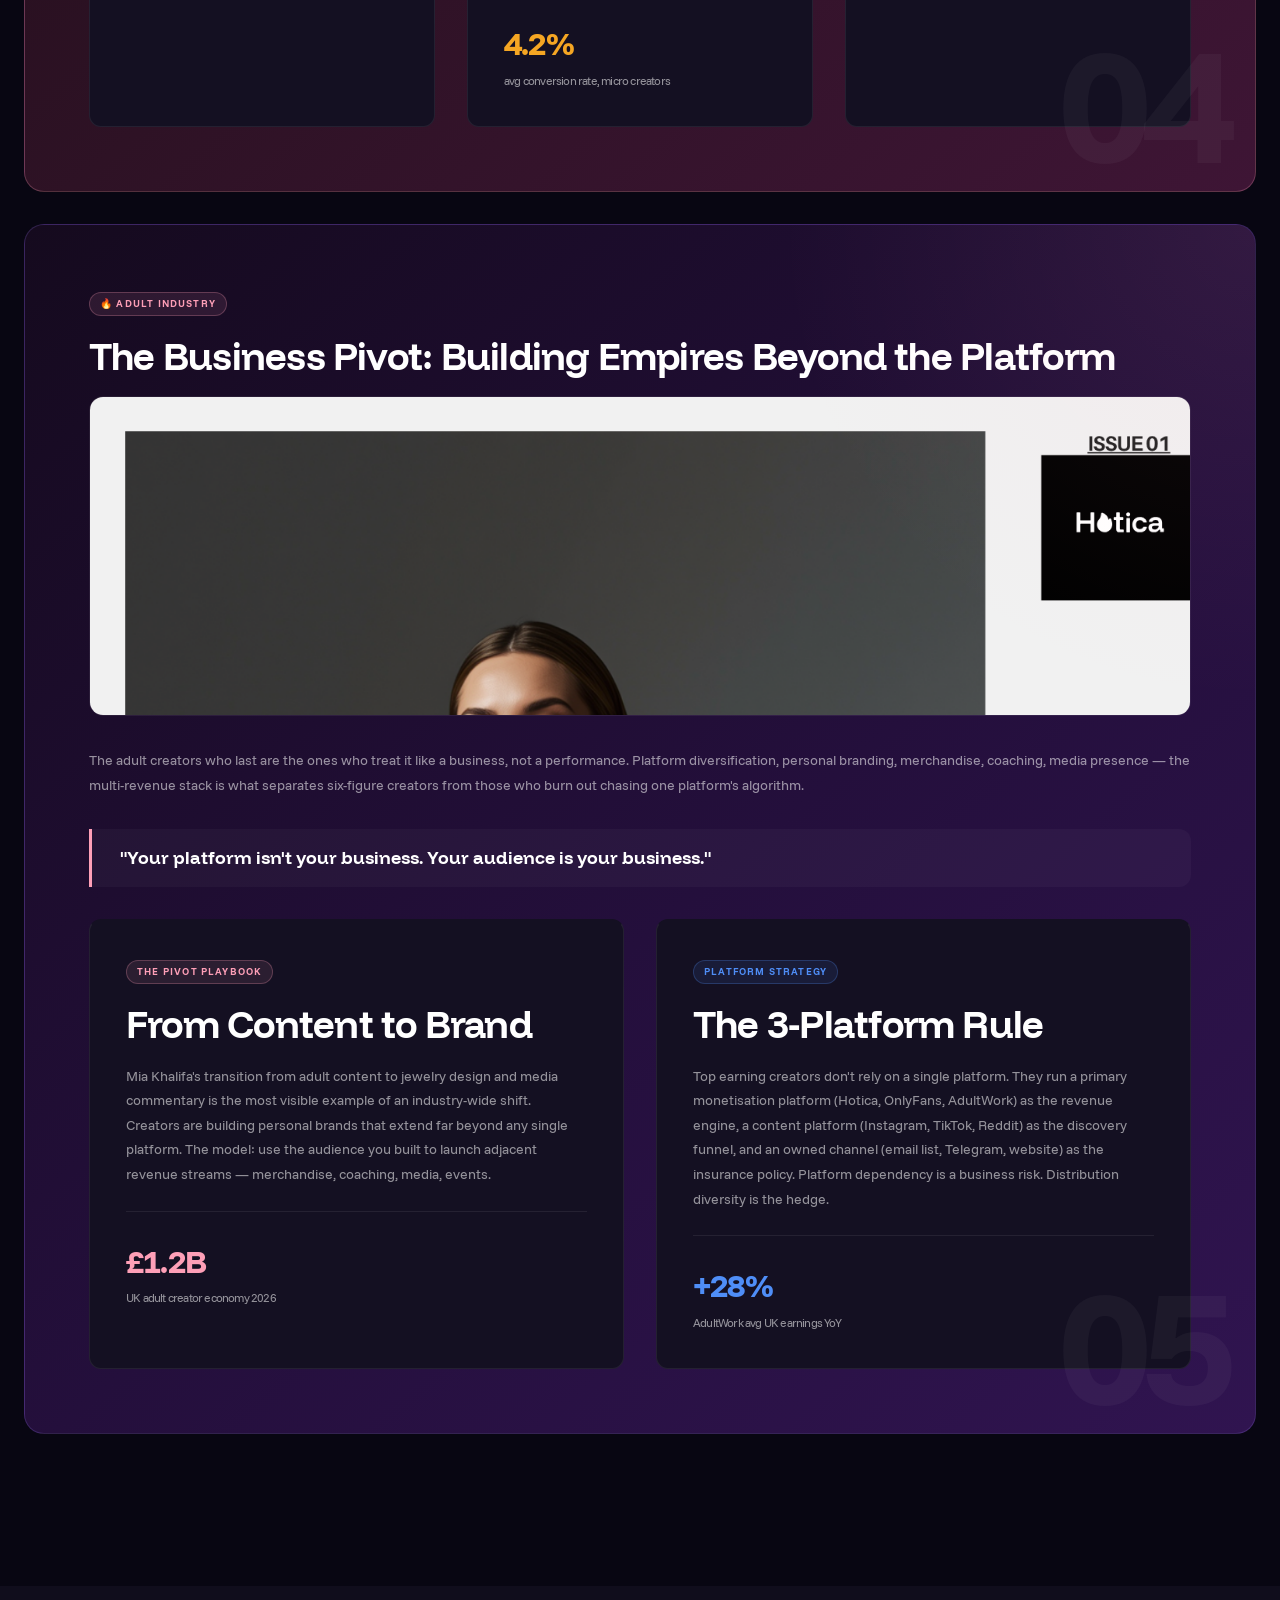
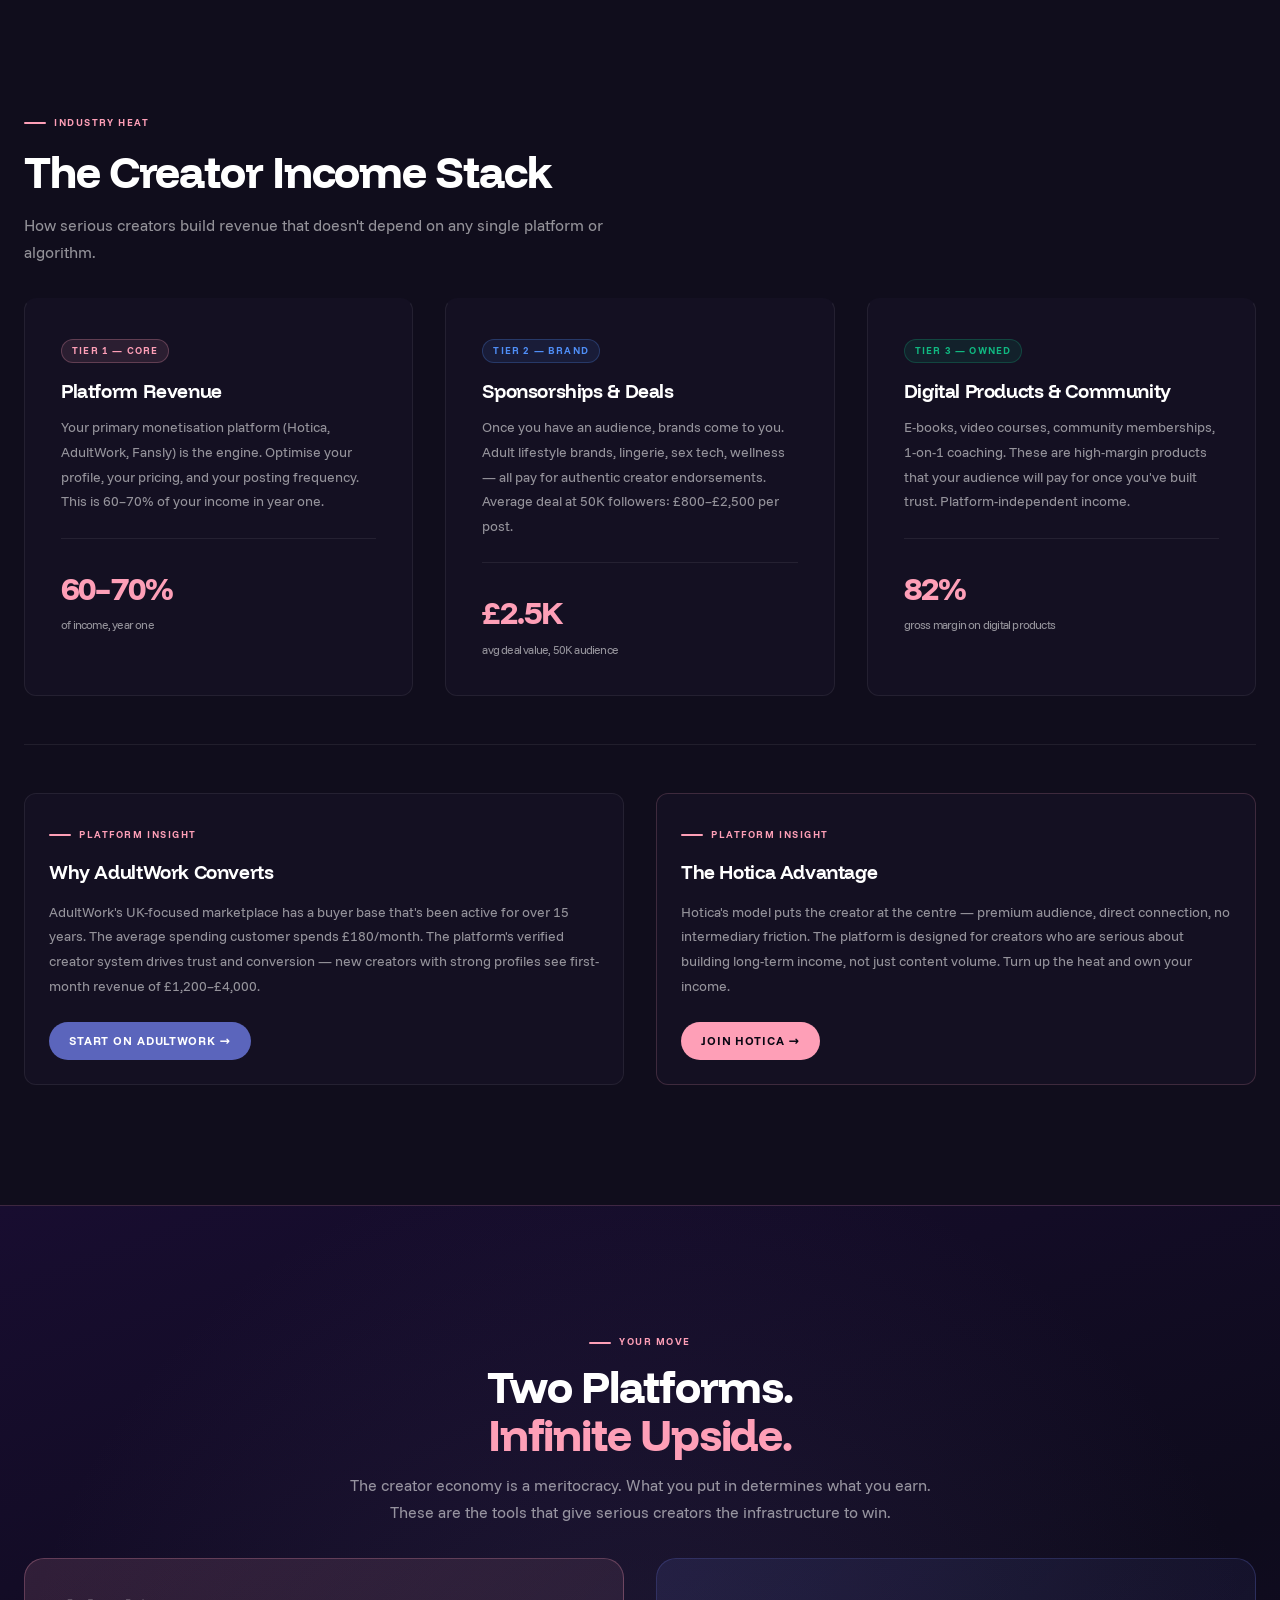
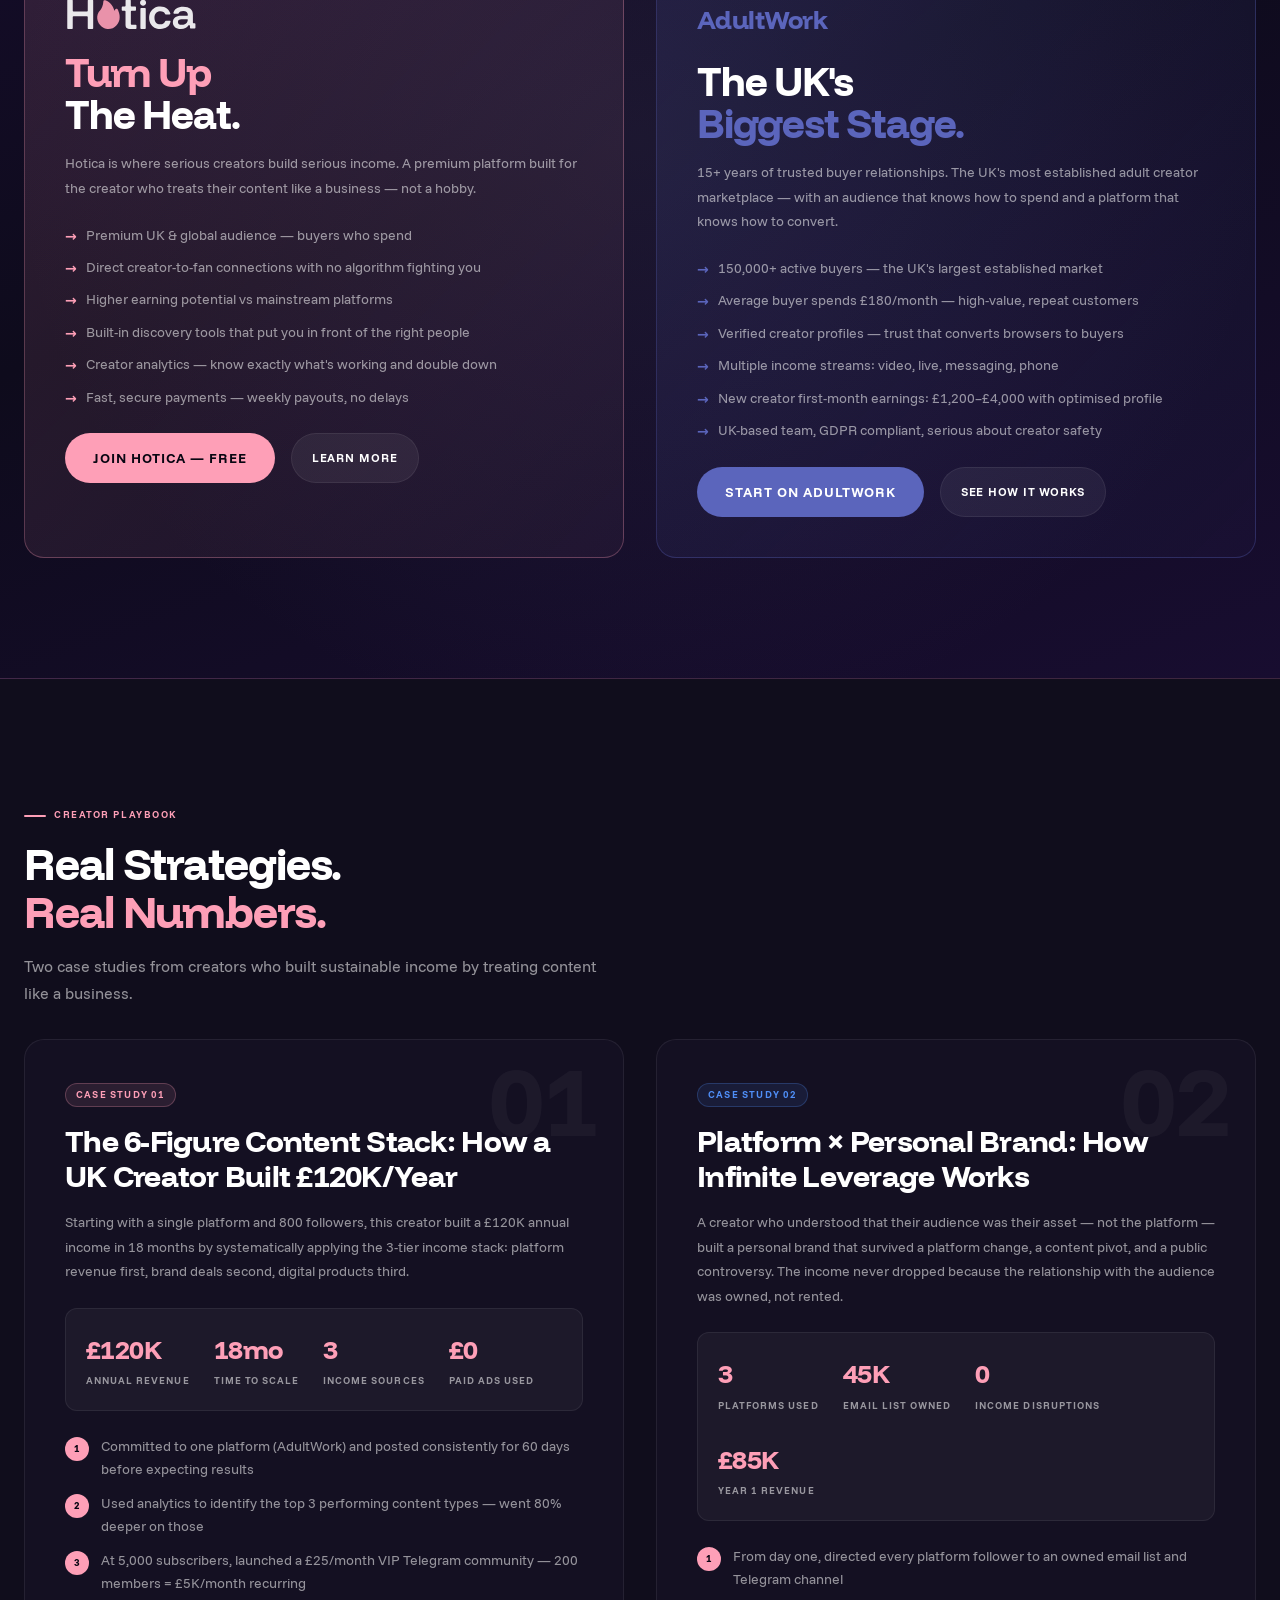
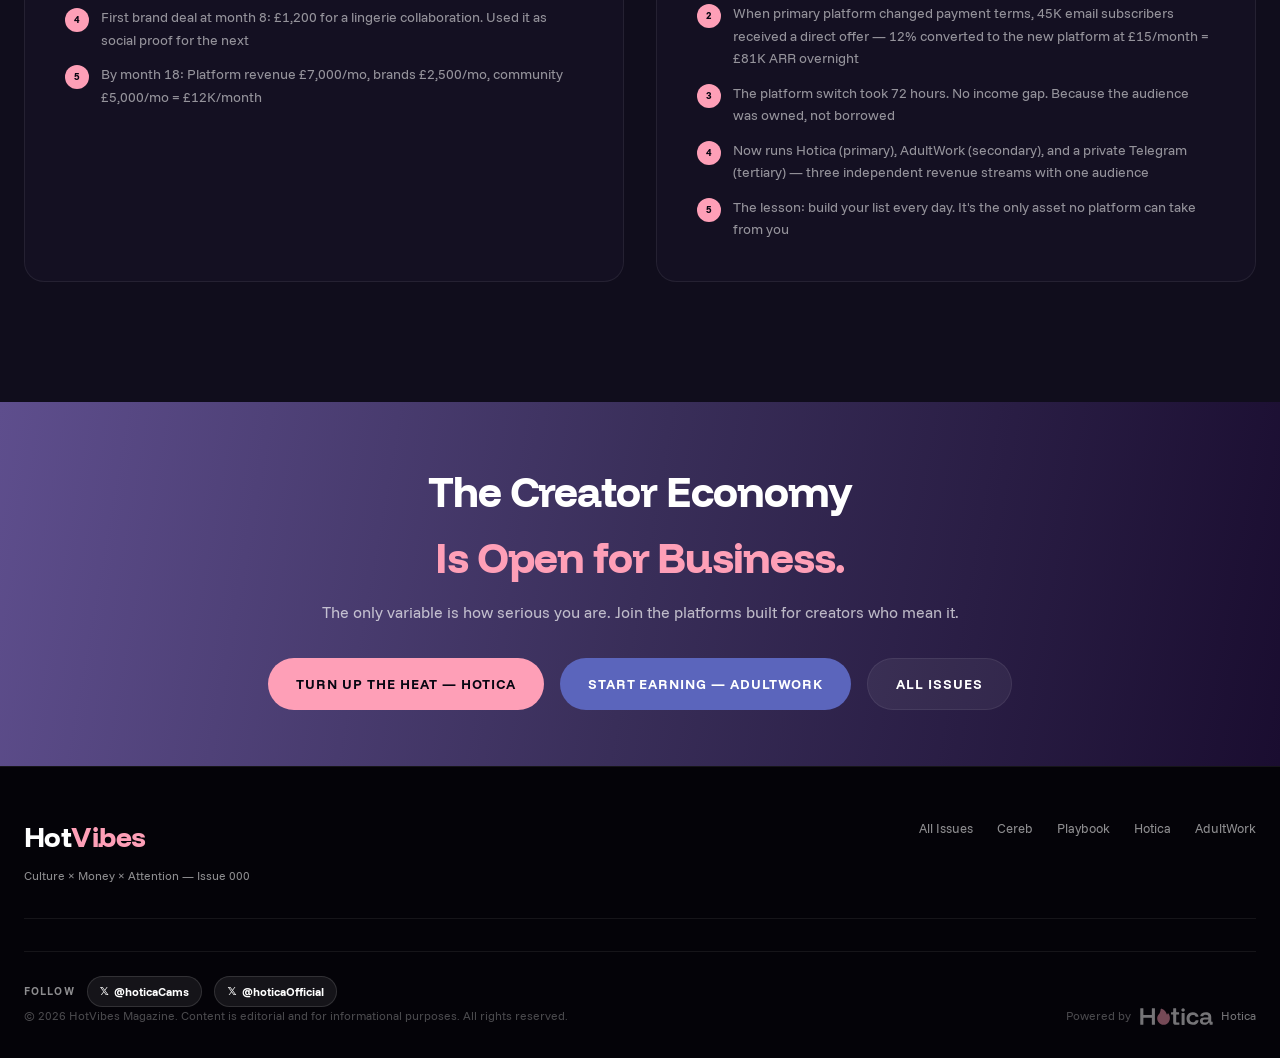
==== commit 4ff37def: "Fix X handle to @hoticaCams, correct Issue 000 date to 20 Apr Co-Authored-By: Claude Sonnet 4.6 <nor" ====
--- a/issues/000/index.html
+++ b/issues/000/index.html
@@ -9,7 +9,7 @@
 <meta property="og:description" content="The creator class is rewriting wealth in real time.">
 <meta property="og:type" content="article">
 <link rel="canonical" href="/issues/000/">
-<link rel="stylesheet" href="../../assets/css/styles.css">
+<link rel="stylesheet" href="../../assets/css/styles.css?v=3">
 </head>
 <body>
 
@@ -36,7 +36,7 @@
     <div class="hero-eyebrow fu fu1">
       <span class="tag tag-pink">Issue 000 — The Origin</span>
       <span class="tag tag-blue">Monday Edition — Insight</span>
-      <span class="tag tag-green">21 April 2026</span>
+      <span class="tag tag-green">20 April 2026</span>
     </div>
 
     <h1 class="hero-title fu fu2">
@@ -485,7 +485,7 @@
     </div>
     <div class="social-follow" style="margin-top:1.5rem; padding-top:1.5rem; border-top:1px solid var(--subtle);">
       <span class="social-follow-label">Follow</span>
-      <a href="https://x.com/hoticaCam" target="_blank" rel="noopener" class="x-link"><i class="x-icon">𝕏</i> @hoticaCam</a>
+      <a href="https://x.com/hoticaCams" target="_blank" rel="noopener" class="x-link"><i class="x-icon">𝕏</i> @hoticaCams</a>
       <a href="https://x.com/hoticaOfficial" target="_blank" rel="noopener" class="x-link"><i class="x-icon">𝕏</i> @hoticaOfficial</a>
     </div>
     <div class="footer-bot">
@@ -497,6 +497,6 @@
   </div>
 </footer>
 
-<script src="../../assets/js/main.js"></script>
+<script src="../../assets/js/main.js?v=3"></script>
 </body>
 </html>
--- a/assets/css/styles.css
+++ b/assets/css/styles.css
@@ -587,12 +587,12 @@
 }
 .slide-headline {
   font-family:var(--fd); font-weight:800;
-  font-size:clamp(1.9rem,5vw,3.5rem);
-  line-height:1.05; letter-spacing:-.03em;
-  margin-bottom:1.25rem;
+  font-size:clamp(2.2rem,5.5vw,4.5rem);
+  line-height:1.03; letter-spacing:-.03em;
+  margin-bottom:1.35rem;
 }
 .slide-deck {
-  font-size:1.05rem; color:var(--muted); line-height:1.7; max-width:680px;
+  font-size:clamp(1.05rem,1.8vw,1.2rem); color:var(--muted); line-height:1.75; max-width:680px;
   margin-bottom:2rem;
 }
 .hype-stats {
@@ -617,8 +617,51 @@
 .slide-fashion { background:linear-gradient(145deg,#080612 0%,#18080e 100%); }
 .slide-adult   { background:linear-gradient(145deg,#080612 0%,#0f0818 100%); }
 .slide-cta     { background:linear-gradient(145deg,#1a0a2e 0%,#0c0618 100%); }
+/* Click zone overlay for page-flip UX */
+.slide-click-prev, .slide-click-next {
+  position:absolute; top:0; bottom:0; width:35%; z-index:10;
+  cursor:pointer;
+}
+.slide-click-prev { left:0; }
+.slide-click-next { right:0; }
+/* ─── LIGHTBOX ───────────────────────────────────────────── */
+.lb-overlay {
+  display:none; position:fixed; inset:0; z-index:500;
+  background:rgba(0,0,0,.94); backdrop-filter:blur(10px);
+  -webkit-backdrop-filter:blur(10px);
+  align-items:center; justify-content:center;
+}
+.lb-overlay.open { display:flex; }
+.lb-img {
+  max-width:90vw; max-height:90vh;
+  object-fit:contain; border-radius:8px;
+  box-shadow:0 40px 100px rgba(0,0,0,.8);
+  user-select:none;
+}
+.lb-close {
+  position:absolute; top:1.25rem; right:1.5rem;
+  font-size:1.75rem; line-height:1; color:rgba(255,255,255,.6);
+  cursor:pointer; background:none; border:none;
+  transition:color .2s;
+}
+.lb-close:hover { color:var(--white); }
+.lb-arrow {
+  position:absolute; top:50%; transform:translateY(-50%);
+  font-size:2.5rem; color:rgba(255,255,255,.4);
+  cursor:pointer; background:none; border:none;
+  padding:1rem 1.5rem; transition:color .2s; line-height:1;
+}
+.lb-arrow:hover { color:var(--white); }
+.lb-arrow.lb-prev { left:.5rem; }
+.lb-arrow.lb-next { right:.5rem; }
+.lb-counter {
+  position:absolute; bottom:1.25rem; left:50%; transform:translateX(-50%);
+  font-size:.75rem; font-weight:600; letter-spacing:.1em;
+  color:rgba(255,255,255,.4); text-transform:uppercase;
+}
 @media(max-width:640px){
   .reader-slide { padding:5rem 1.25rem 7rem; }
   .slide-num { display:none; }
   .hype-stats { grid-template-columns:repeat(2,1fr); }
-}
+  .slide-click-prev, .slide-click-next { display:none; }
+}
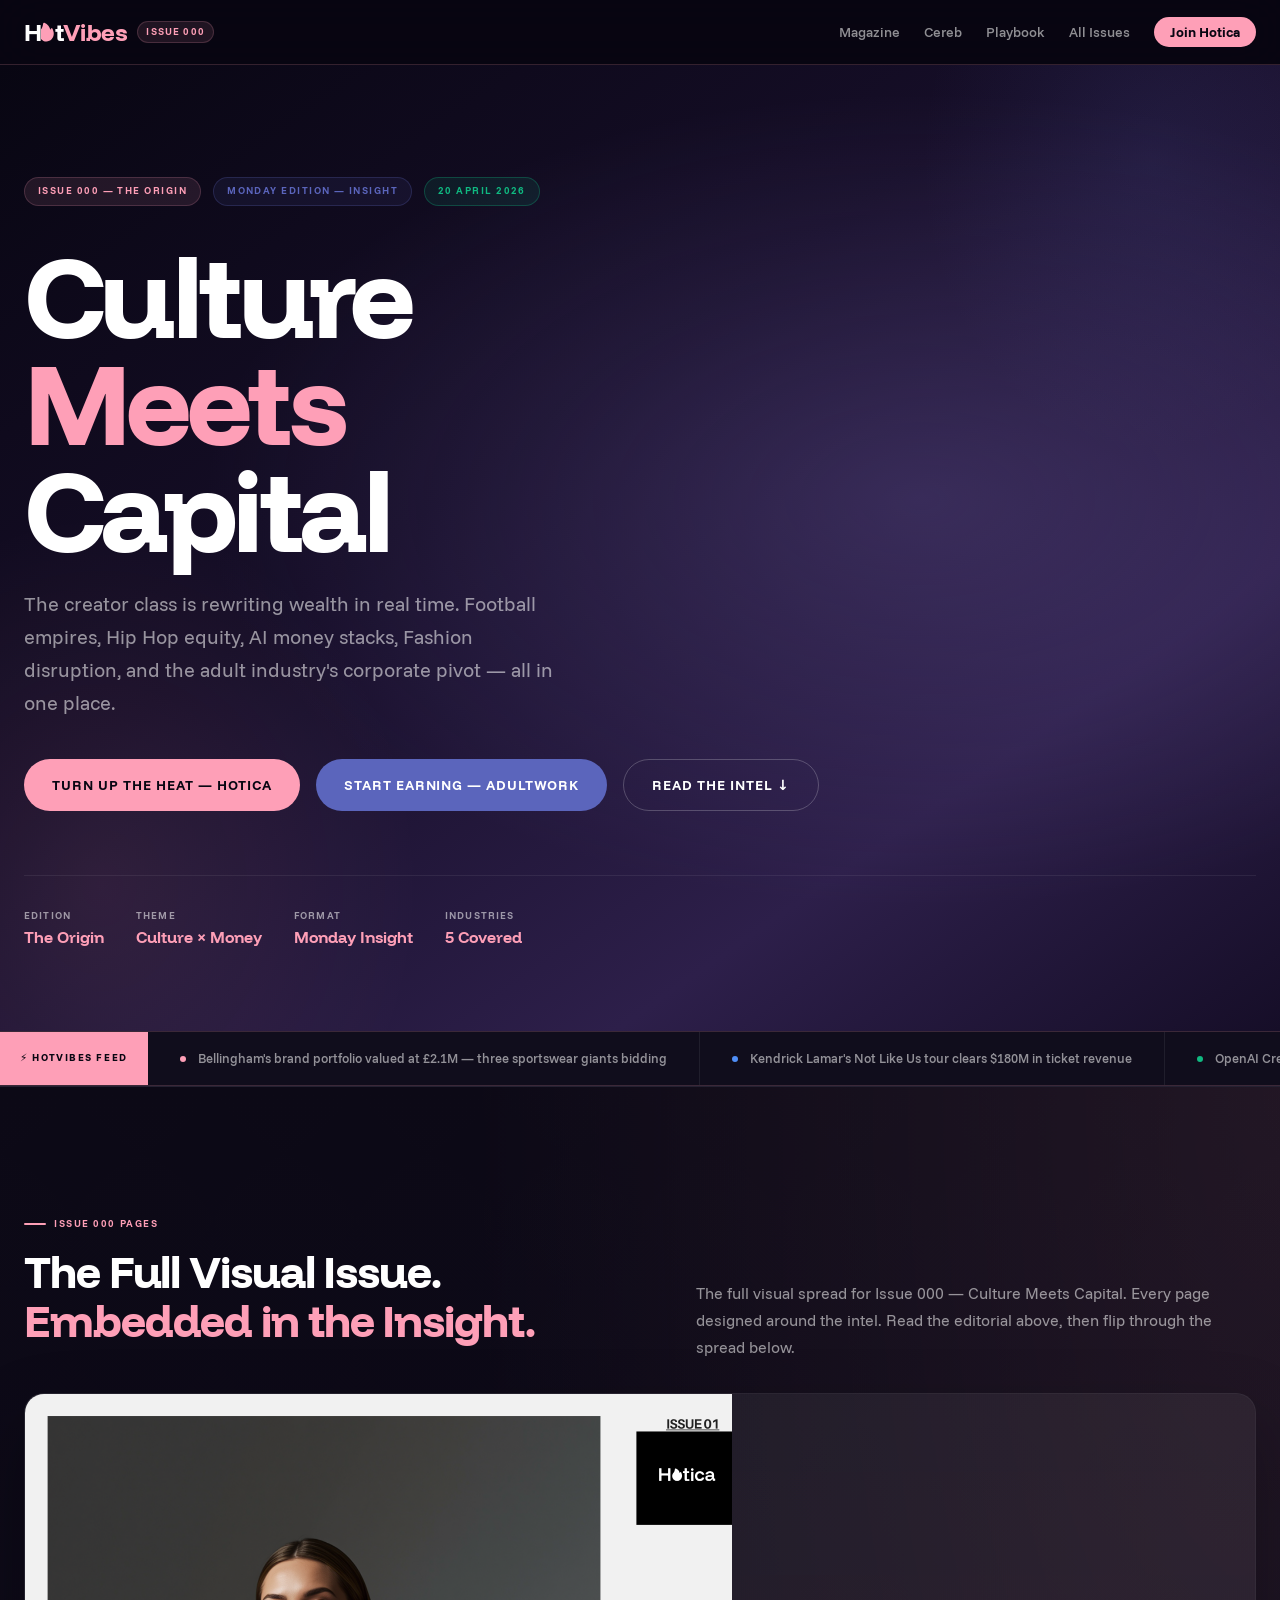
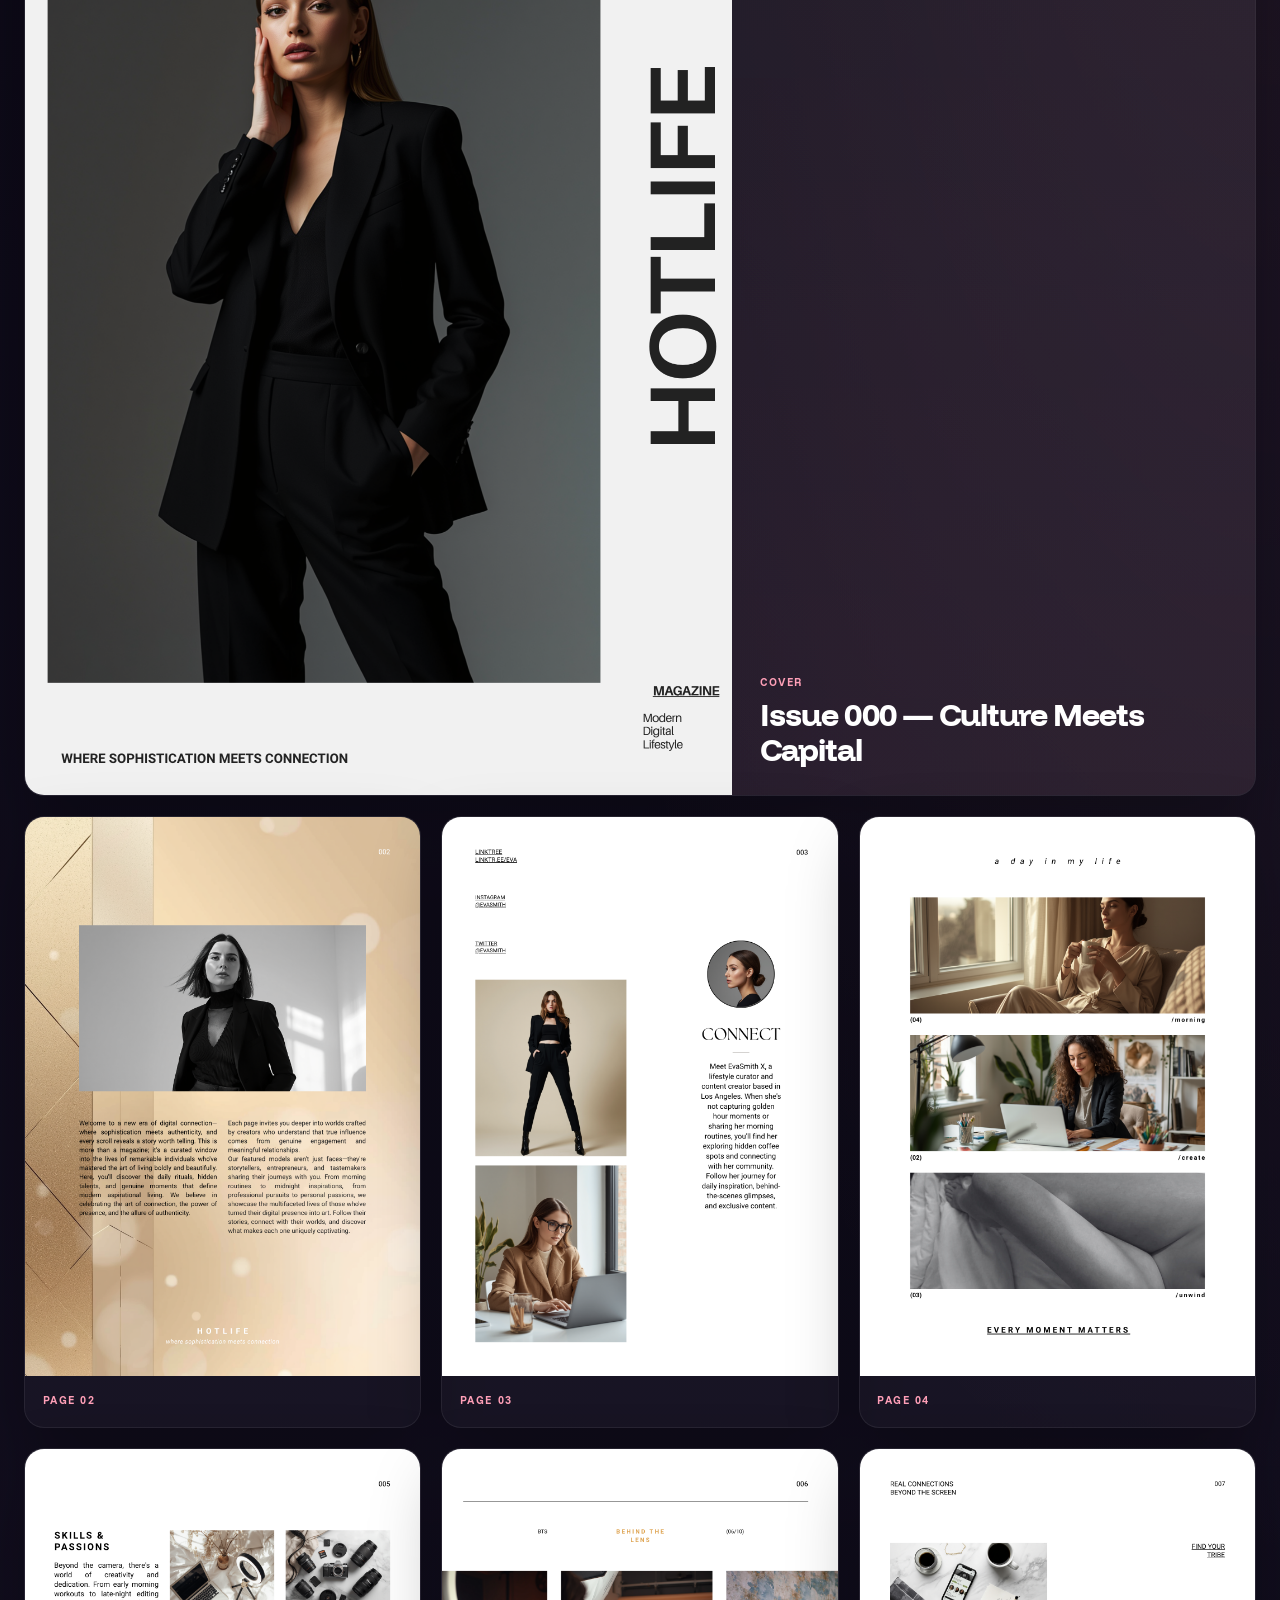
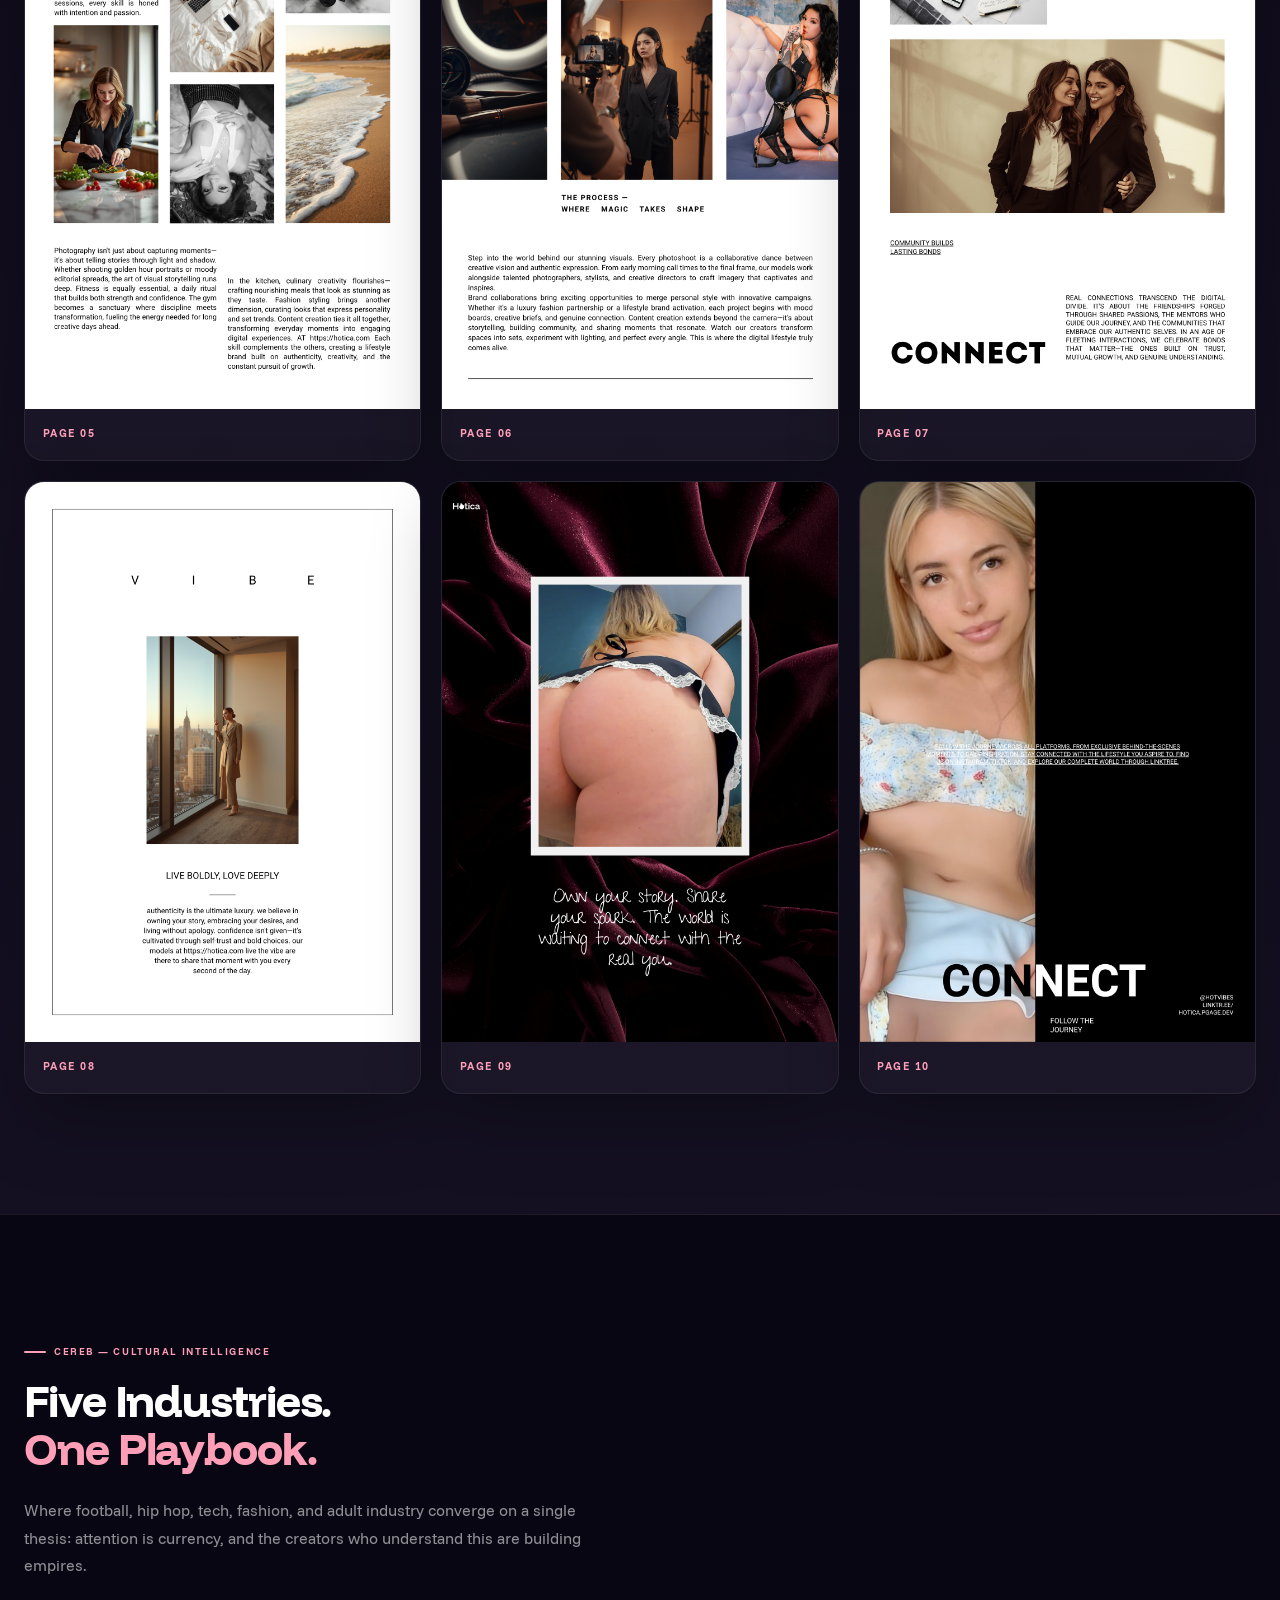
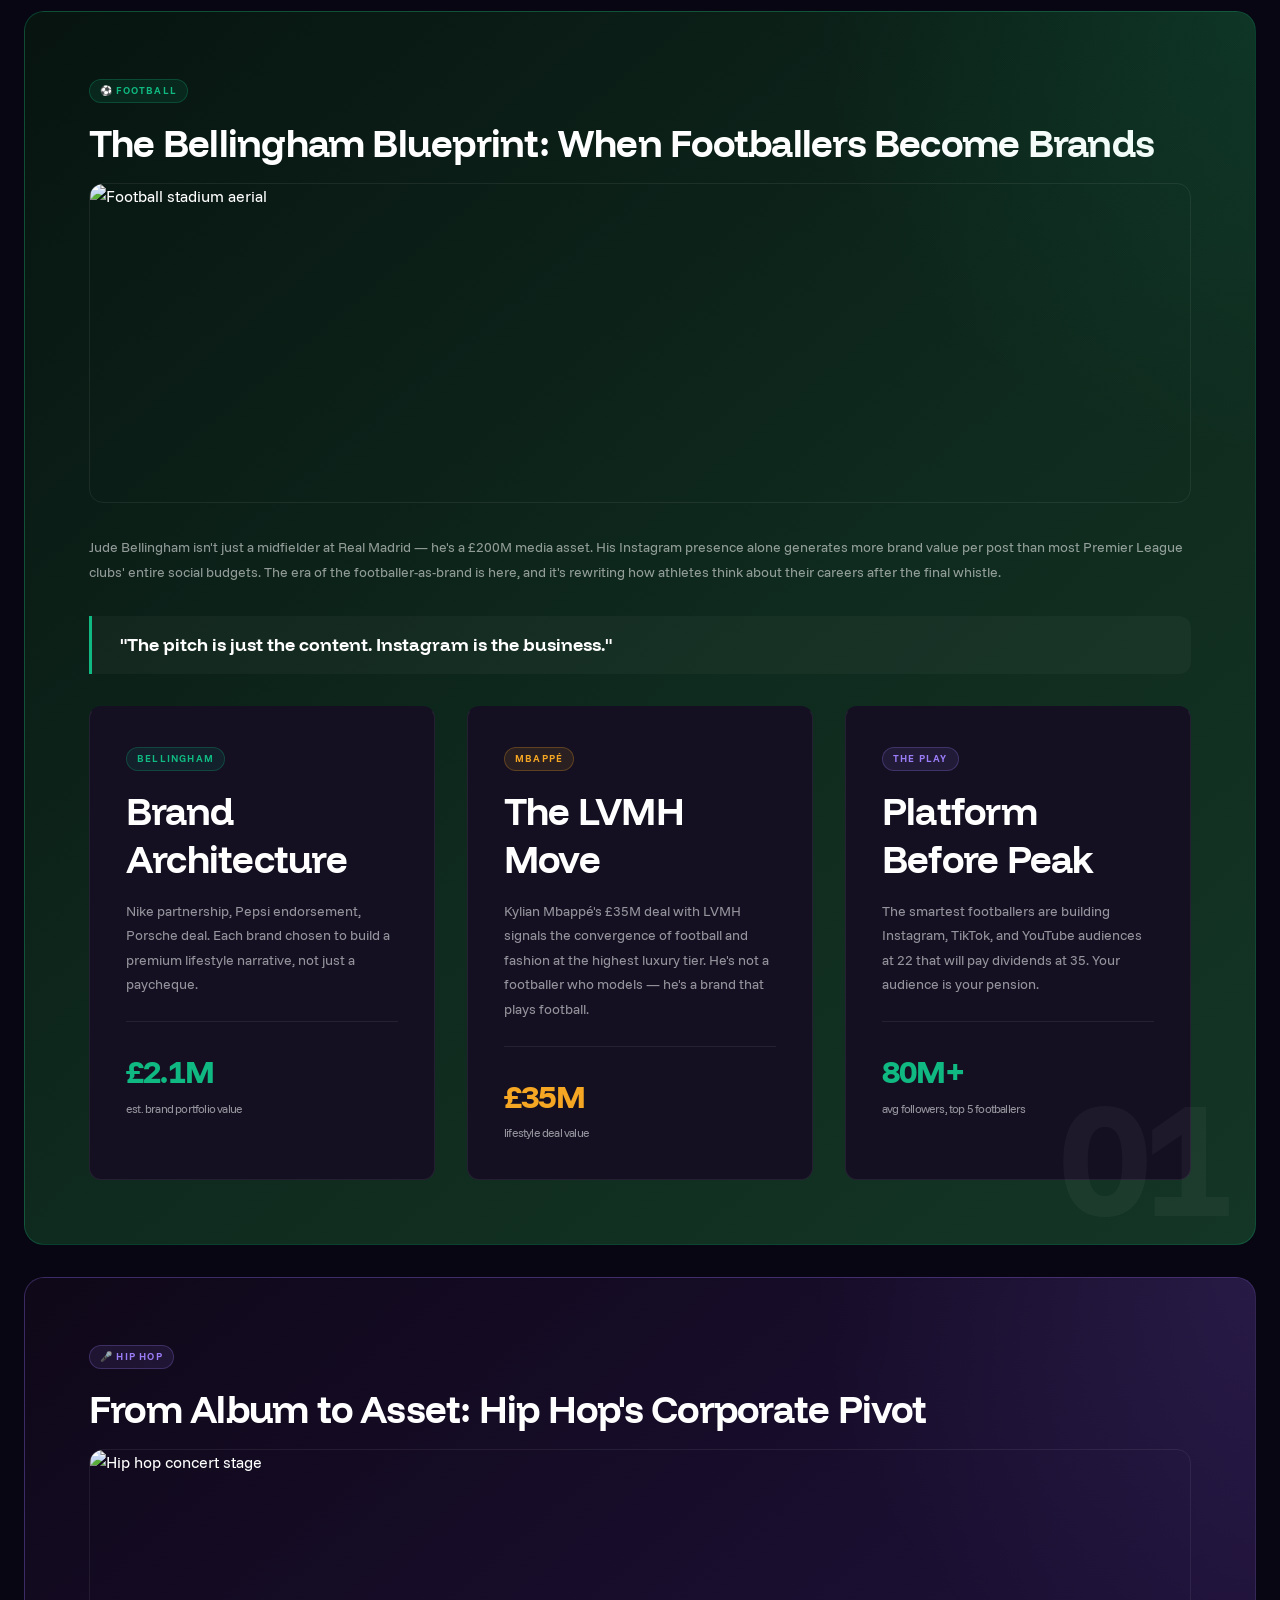
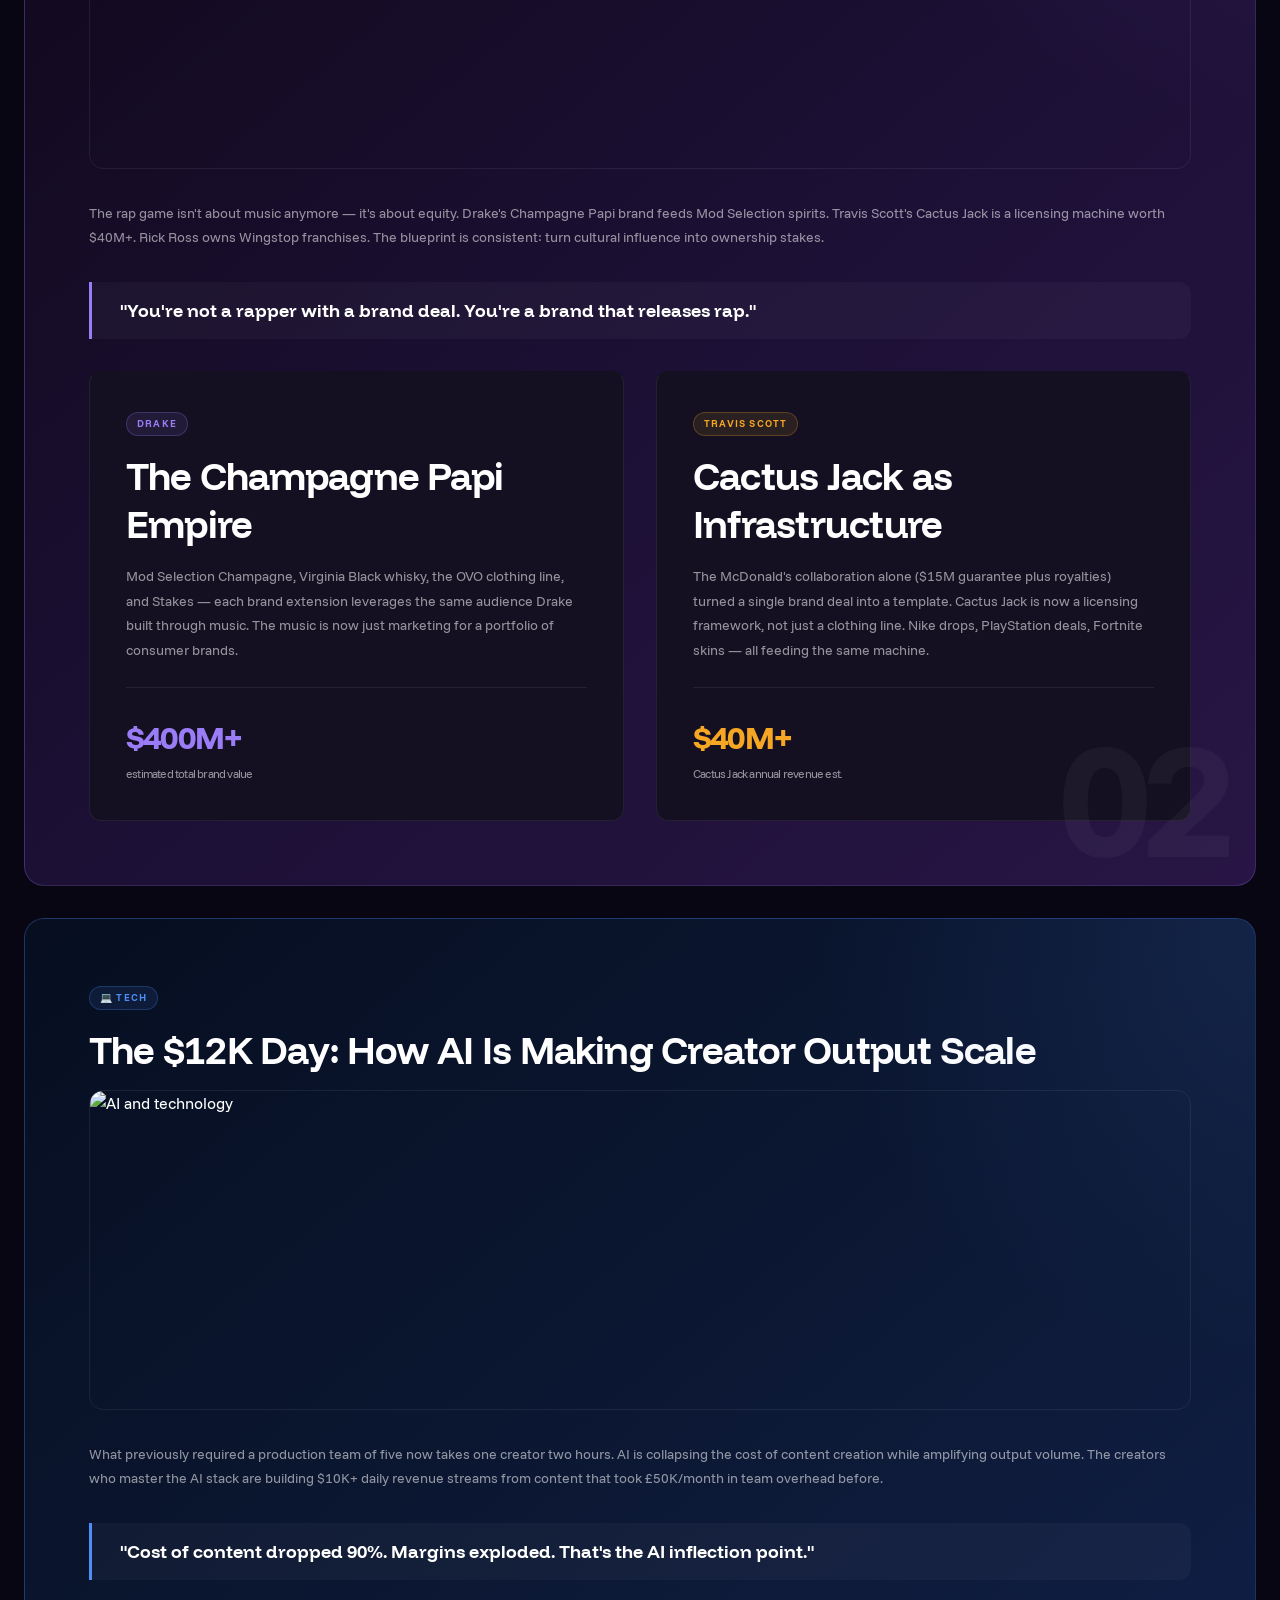
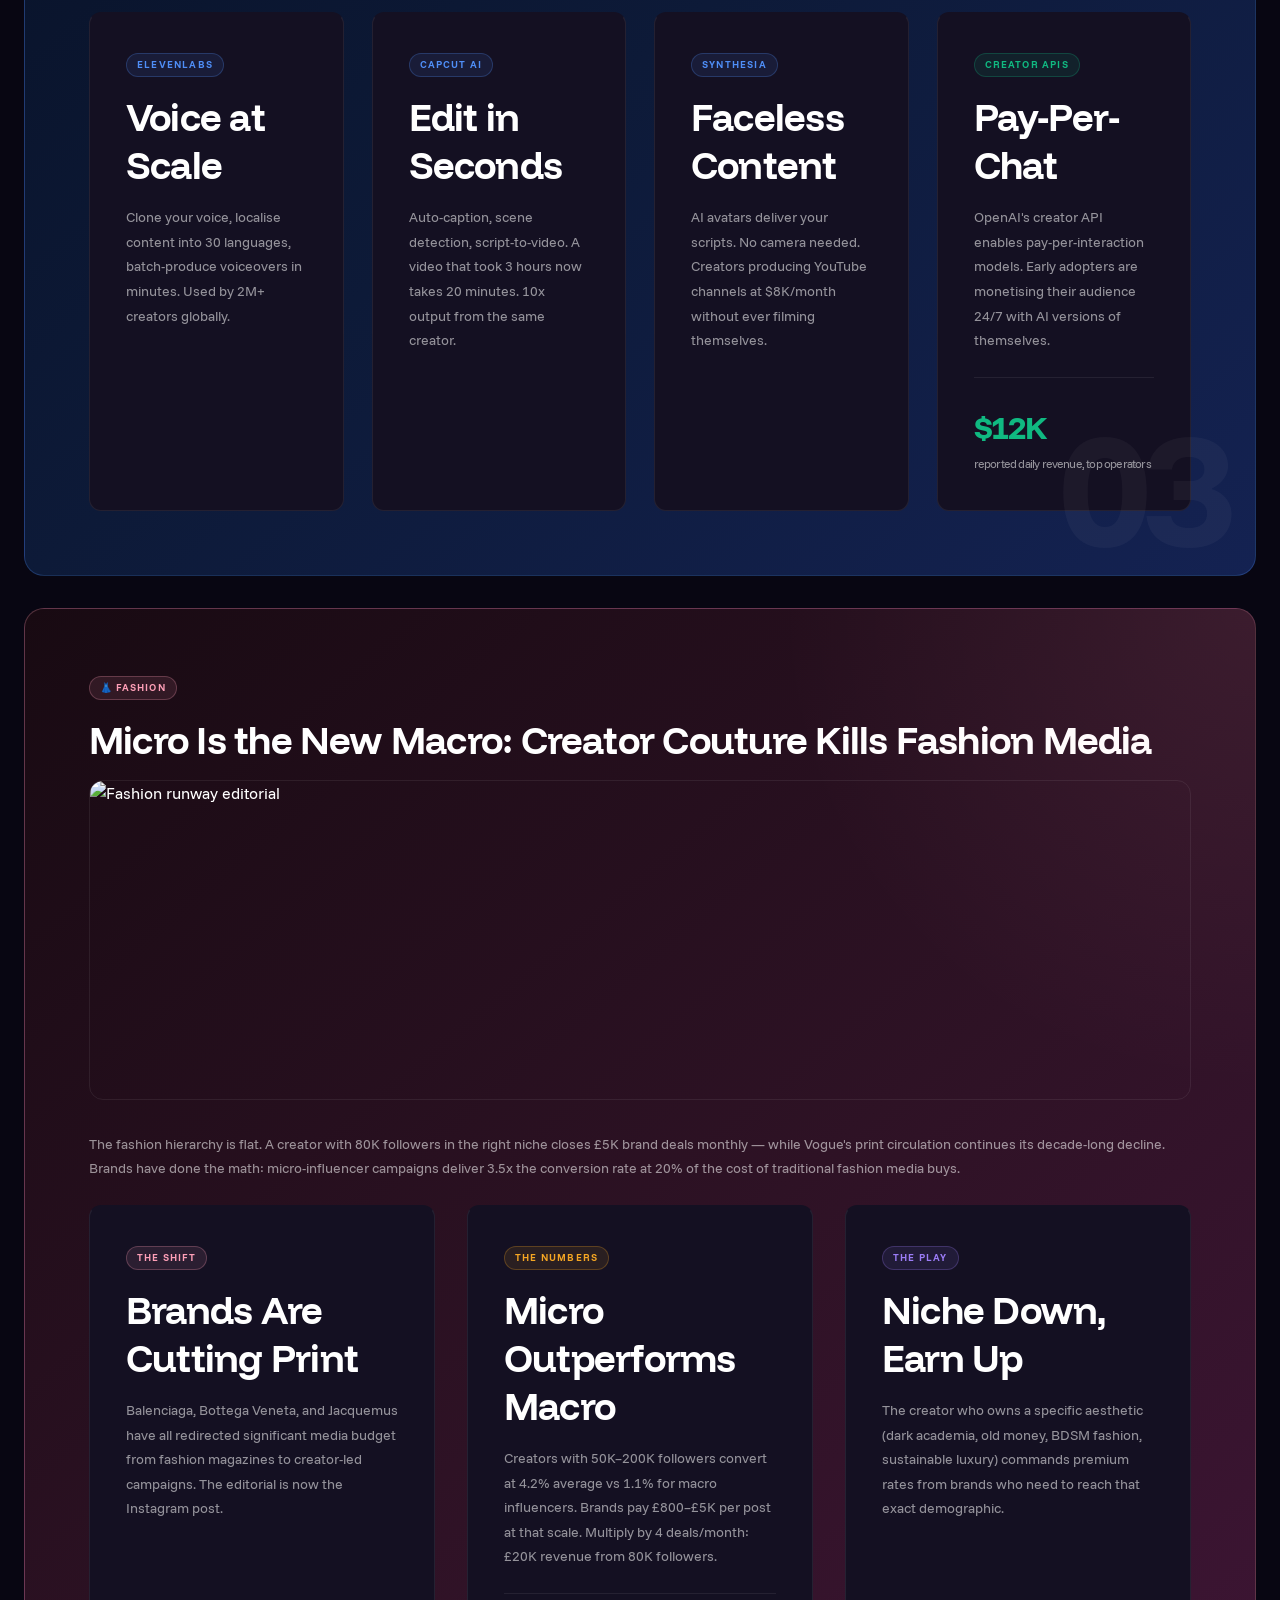
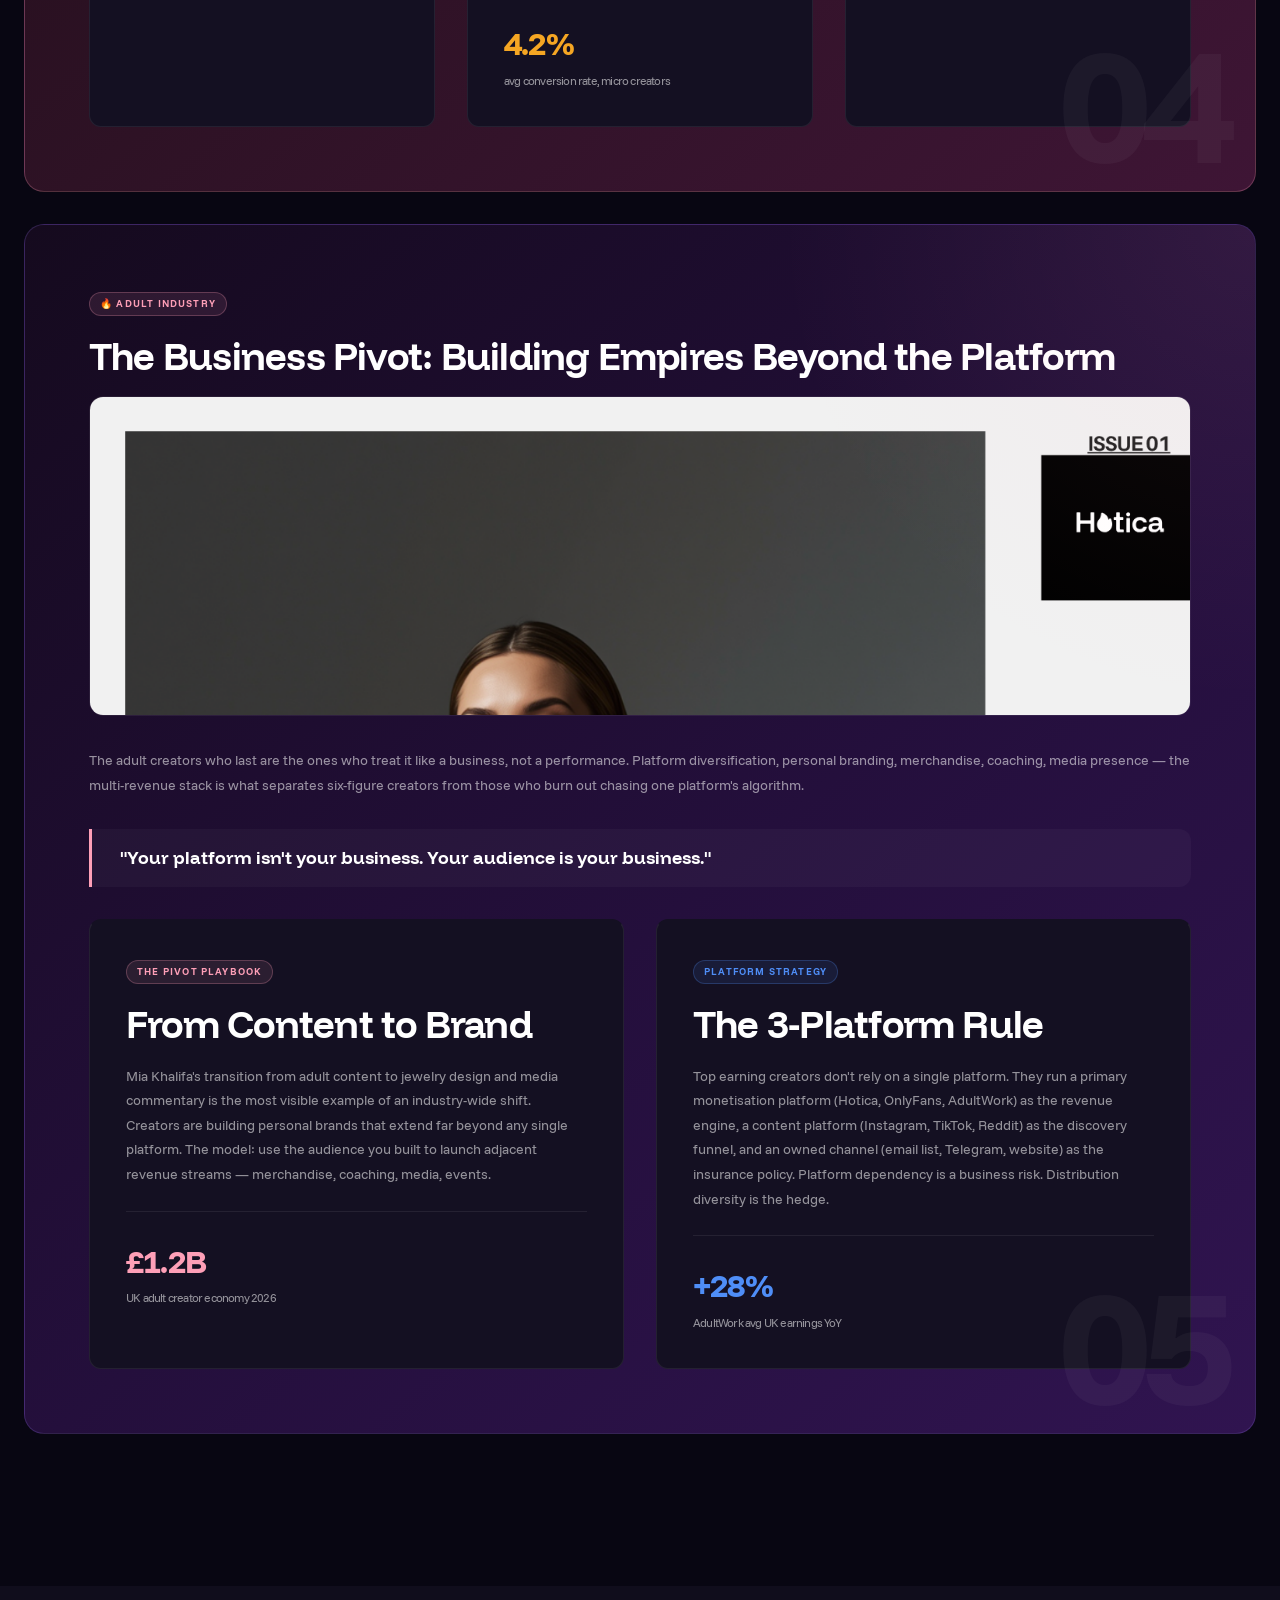
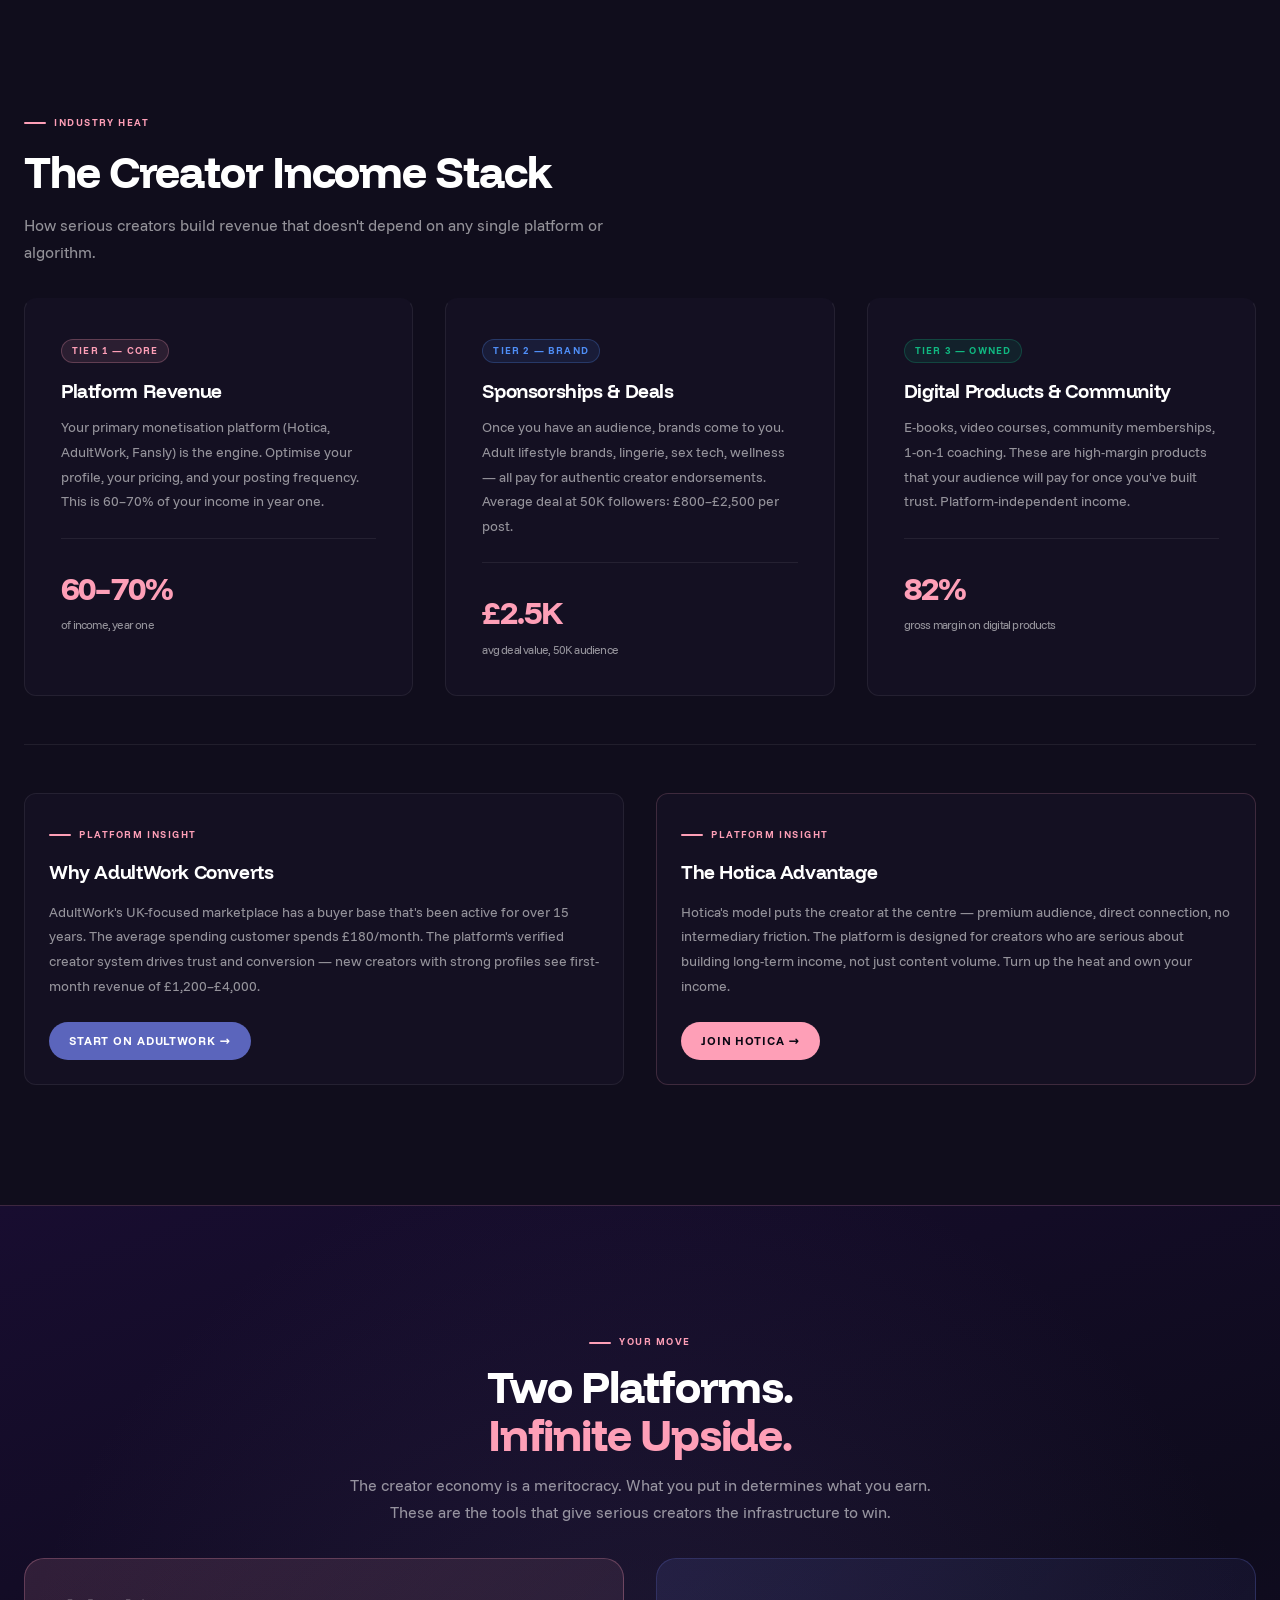
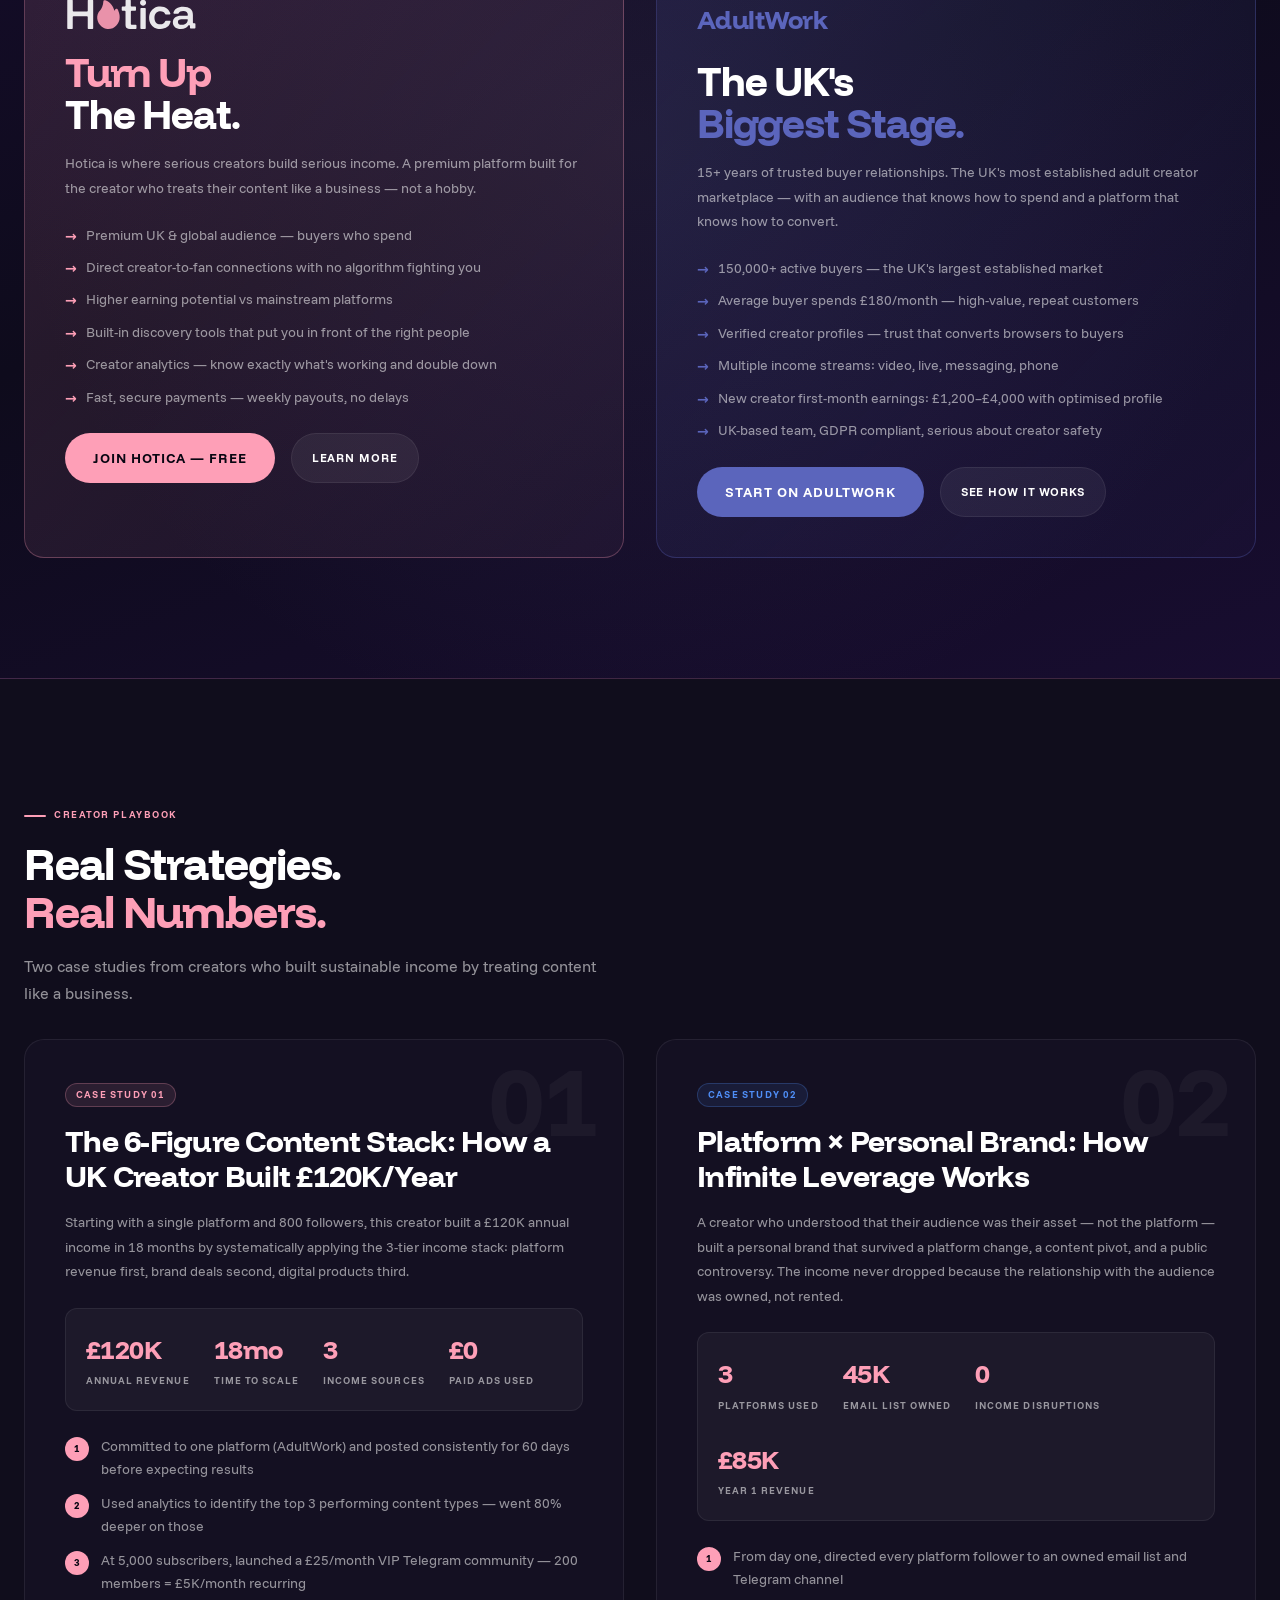
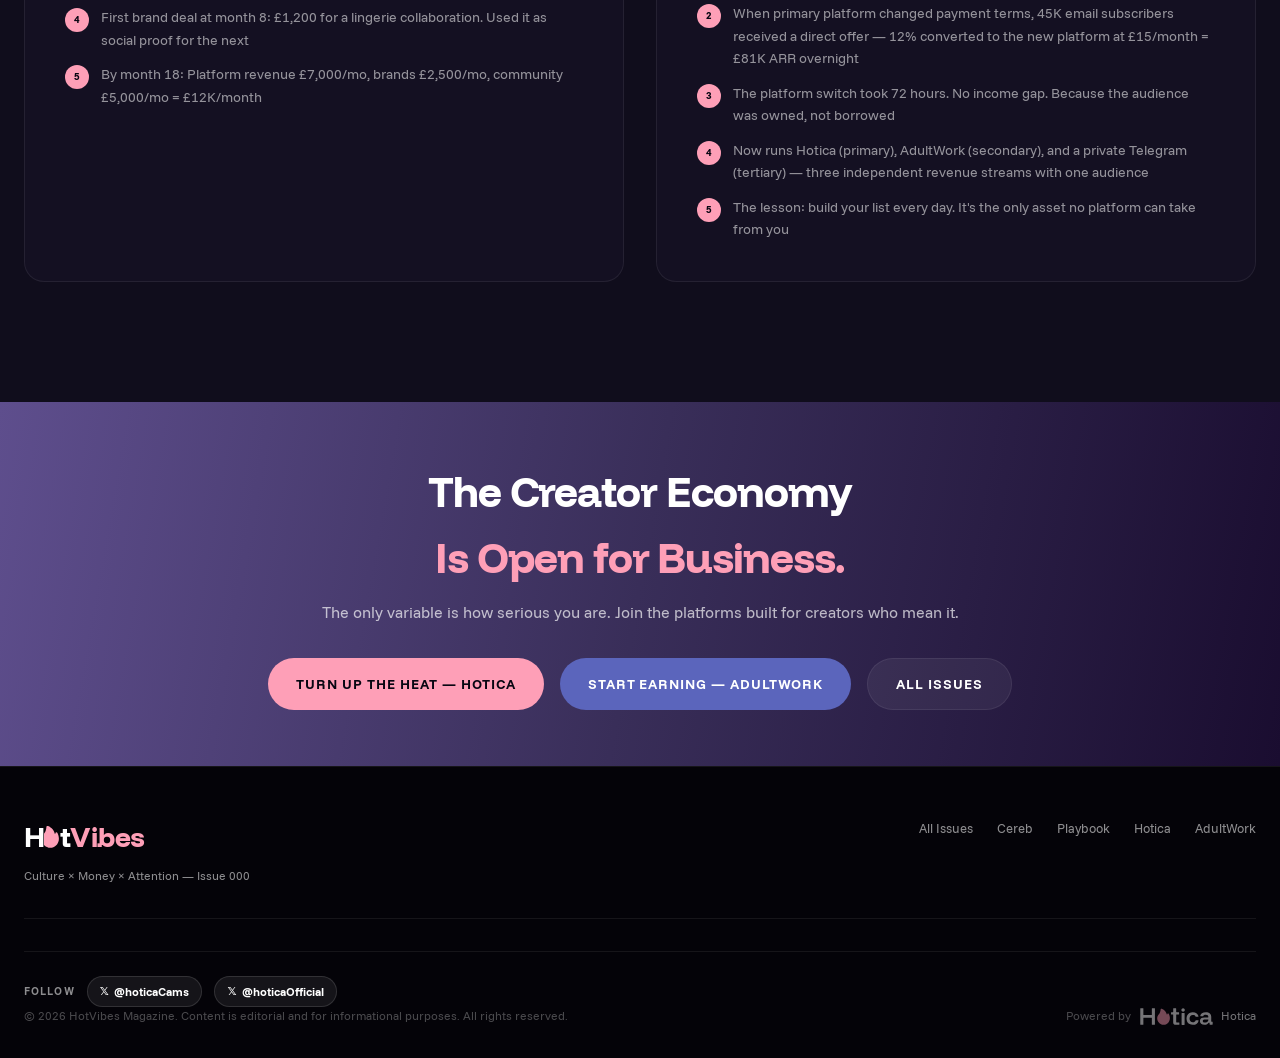
==== commit ce537333: "Add Hotica flame O to HotVibes wordmark across all pages Extracts the exact flame glyph path from ho" ====
--- a/issues/000/index.html
+++ b/issues/000/index.html
@@ -9,7 +9,7 @@
 <meta property="og:description" content="The creator class is rewriting wealth in real time.">
 <meta property="og:type" content="article">
 <link rel="canonical" href="/issues/000/">
-<link rel="stylesheet" href="../../assets/css/styles.css?v=3">
+<link rel="stylesheet" href="../../assets/css/styles.css?v=4">
 </head>
 <body>
 
@@ -497,6 +497,6 @@
   </div>
 </footer>
 
-<script src="../../assets/js/main.js?v=3"></script>
+<script src="../../assets/js/main.js?v=4"></script>
 </body>
 </html>
--- a/assets/css/styles.css
+++ b/assets/css/styles.css
@@ -71,6 +71,7 @@
 }
 .nav-brand { display:flex; align-items:center; gap:.65rem; }
 .nav-logo { font-family:var(--fd); font-weight:800; font-size:1.5rem; letter-spacing:-0.025em; line-height:1; }
+.hot-o-flame { display:inline-block; height:.9em; width:auto; vertical-align:-.12em; }
 .nav-logo .hot  { color:var(--white); }
 .nav-logo .vibes{ color:var(--pink);  }
 .nav-badge {
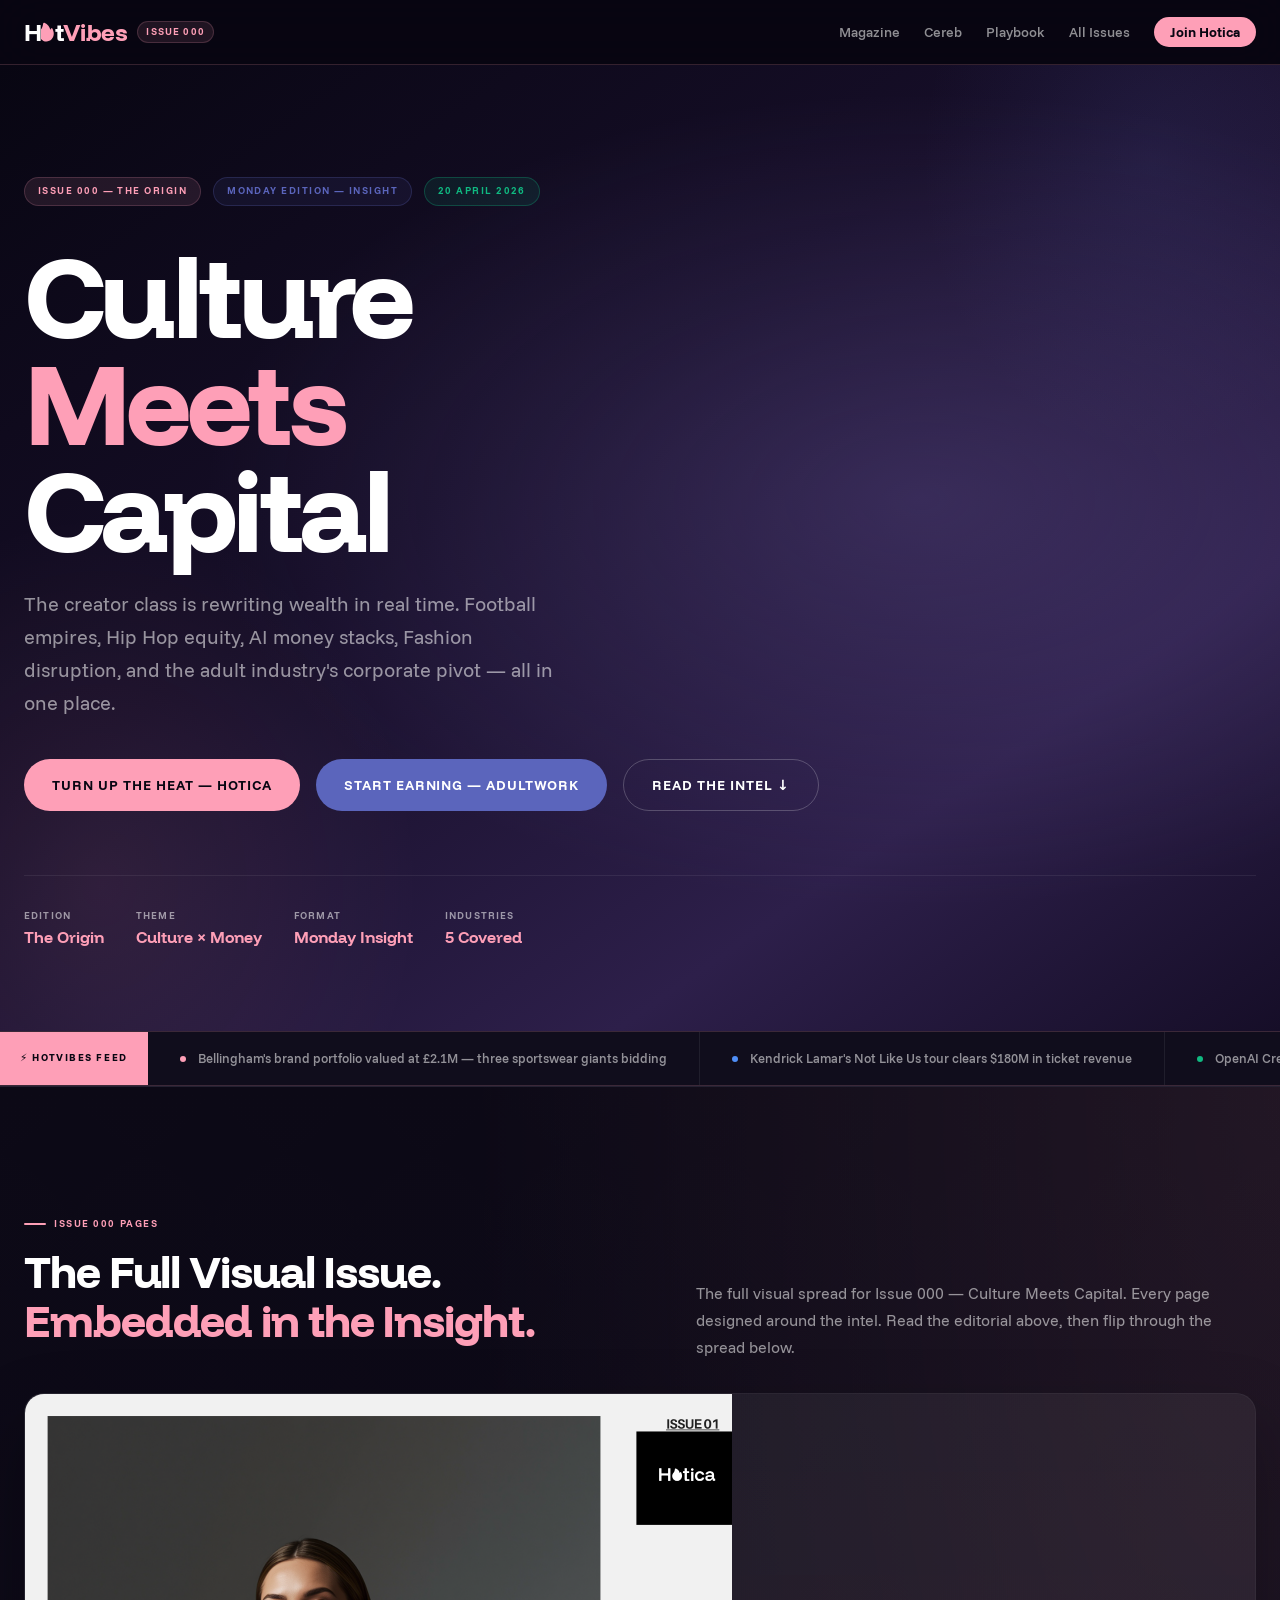
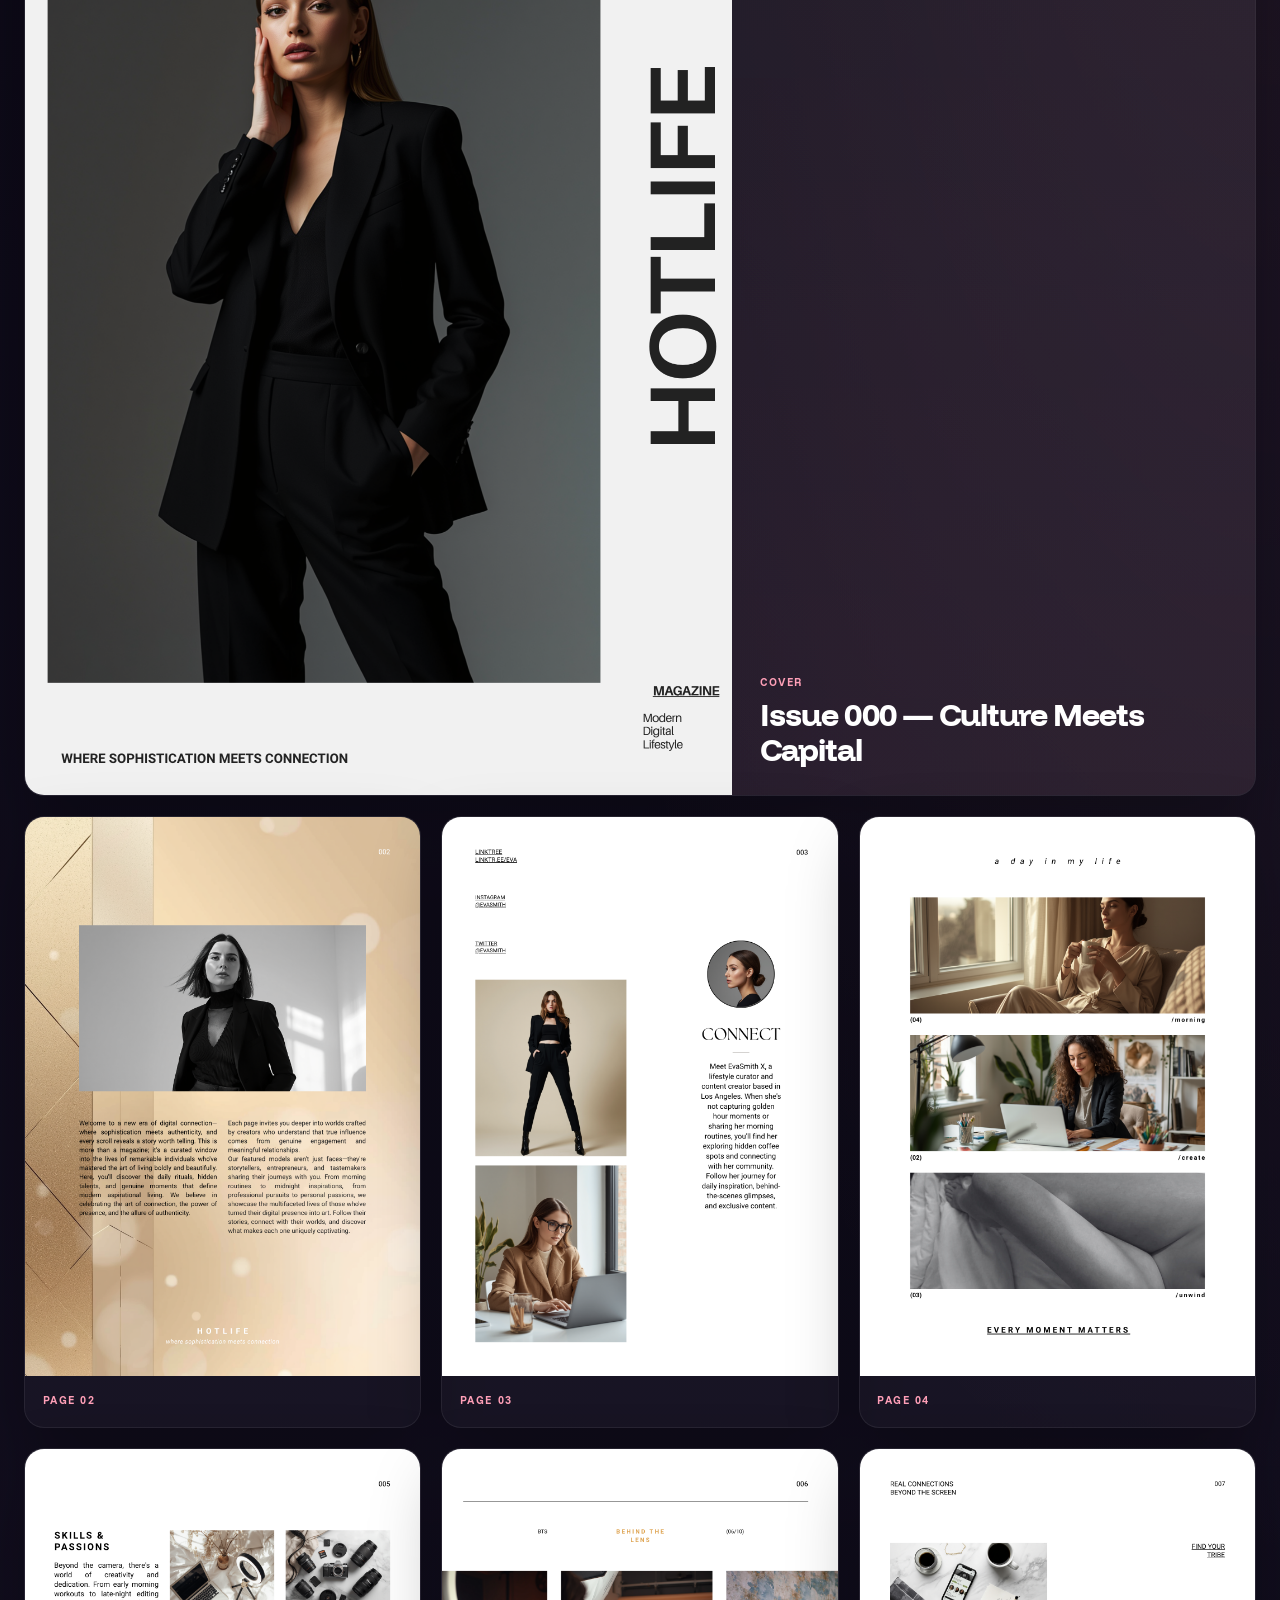
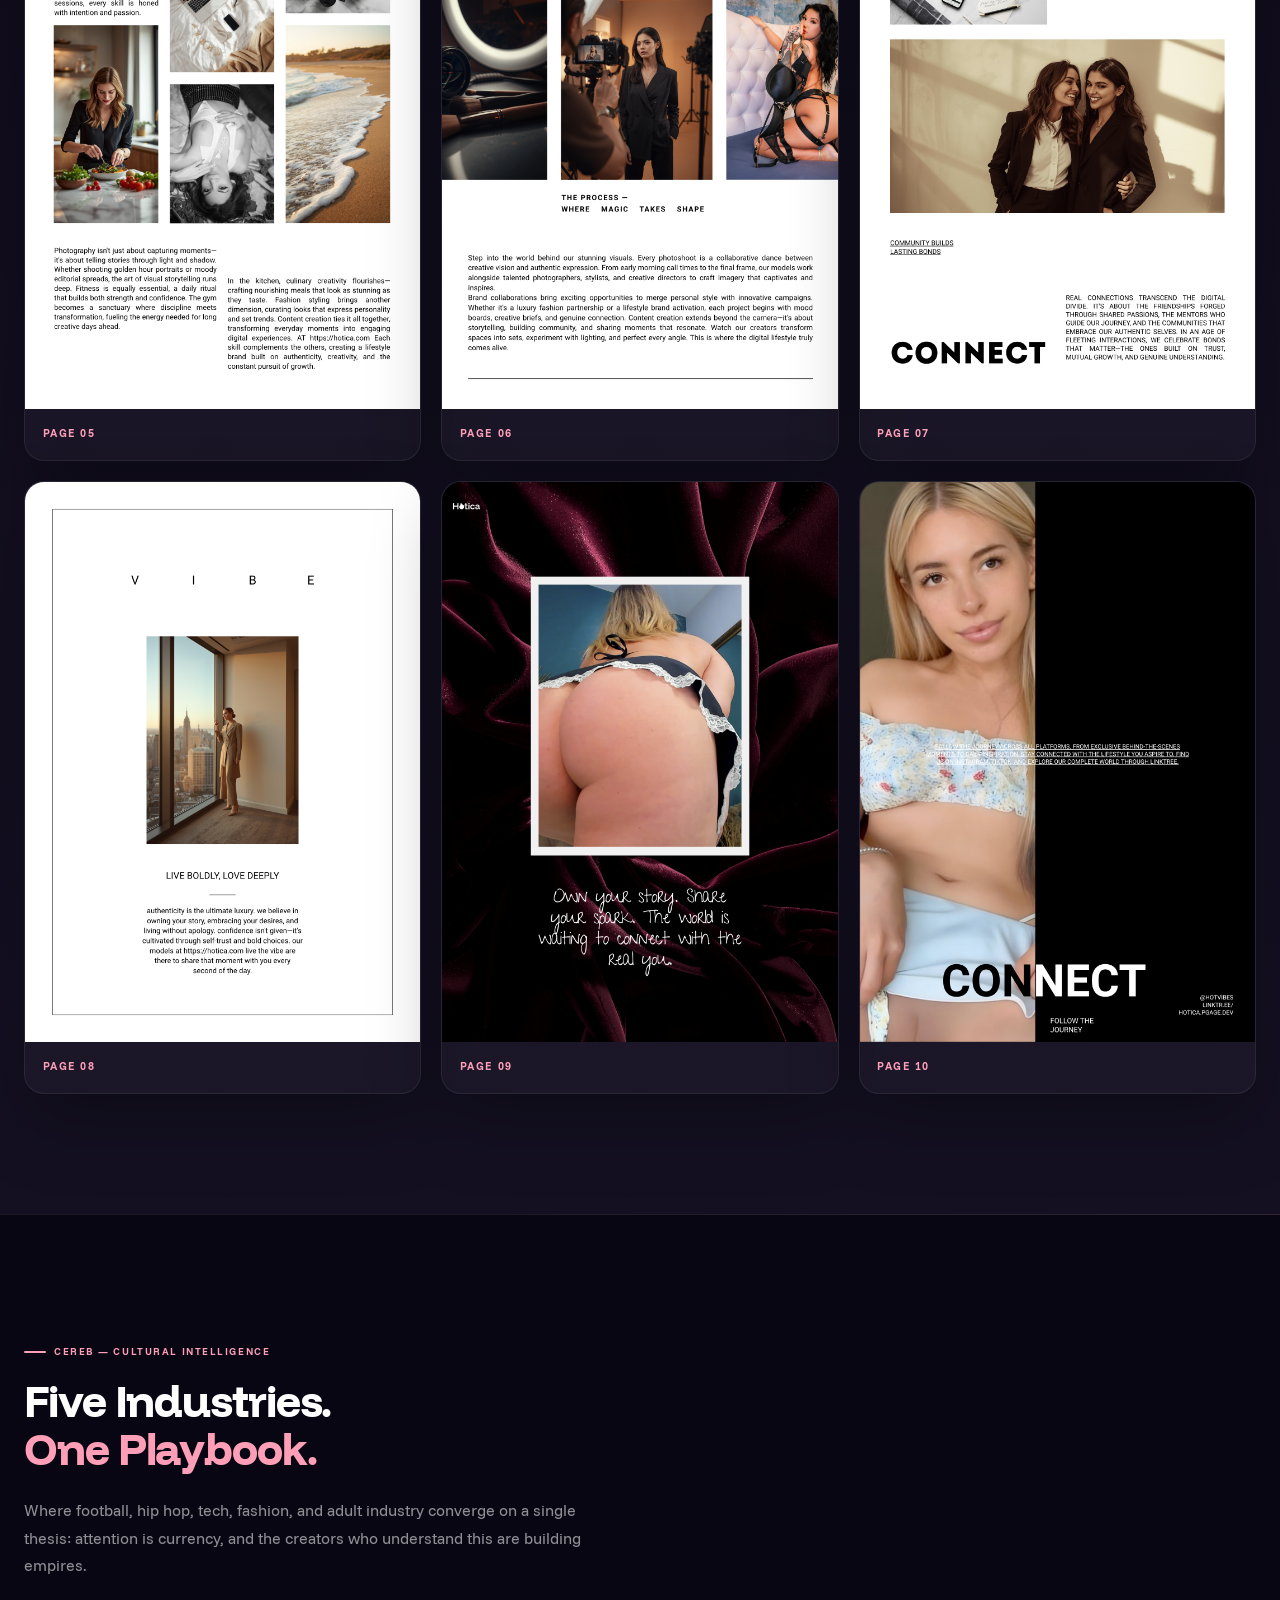
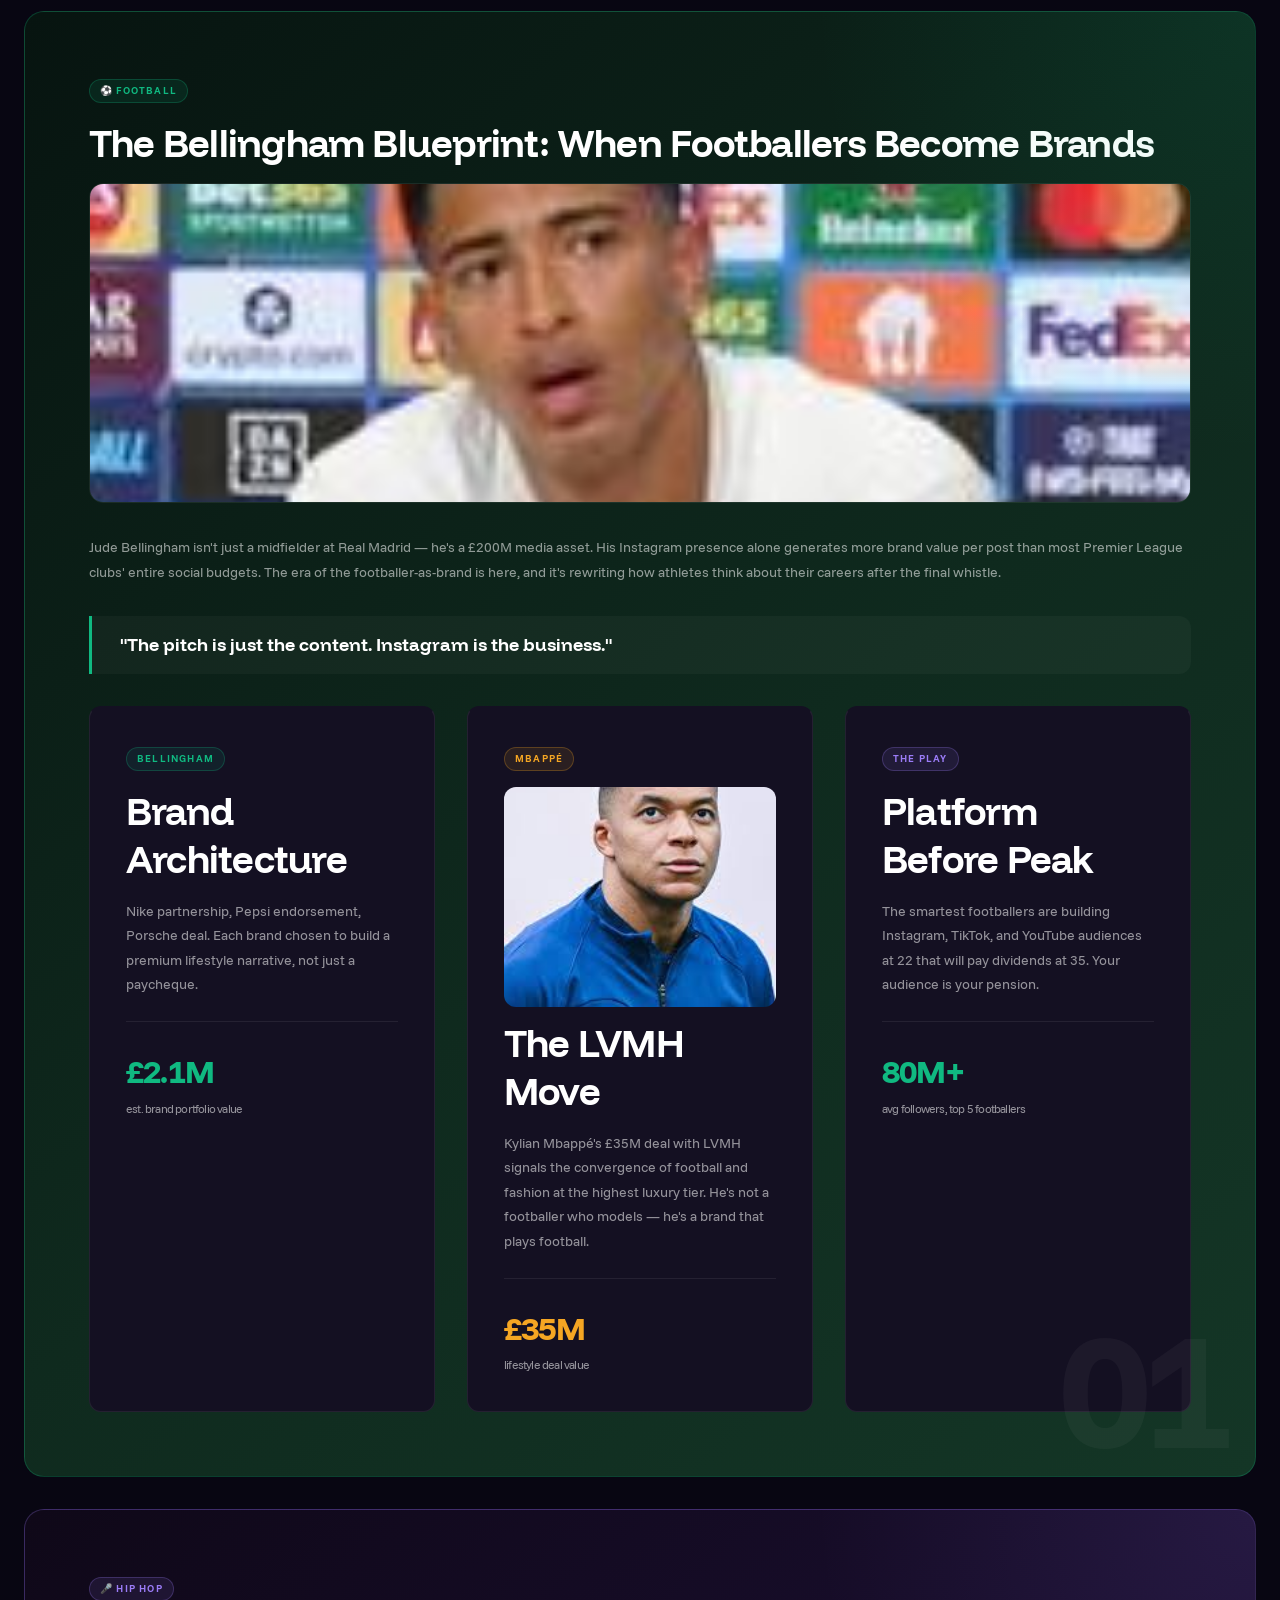
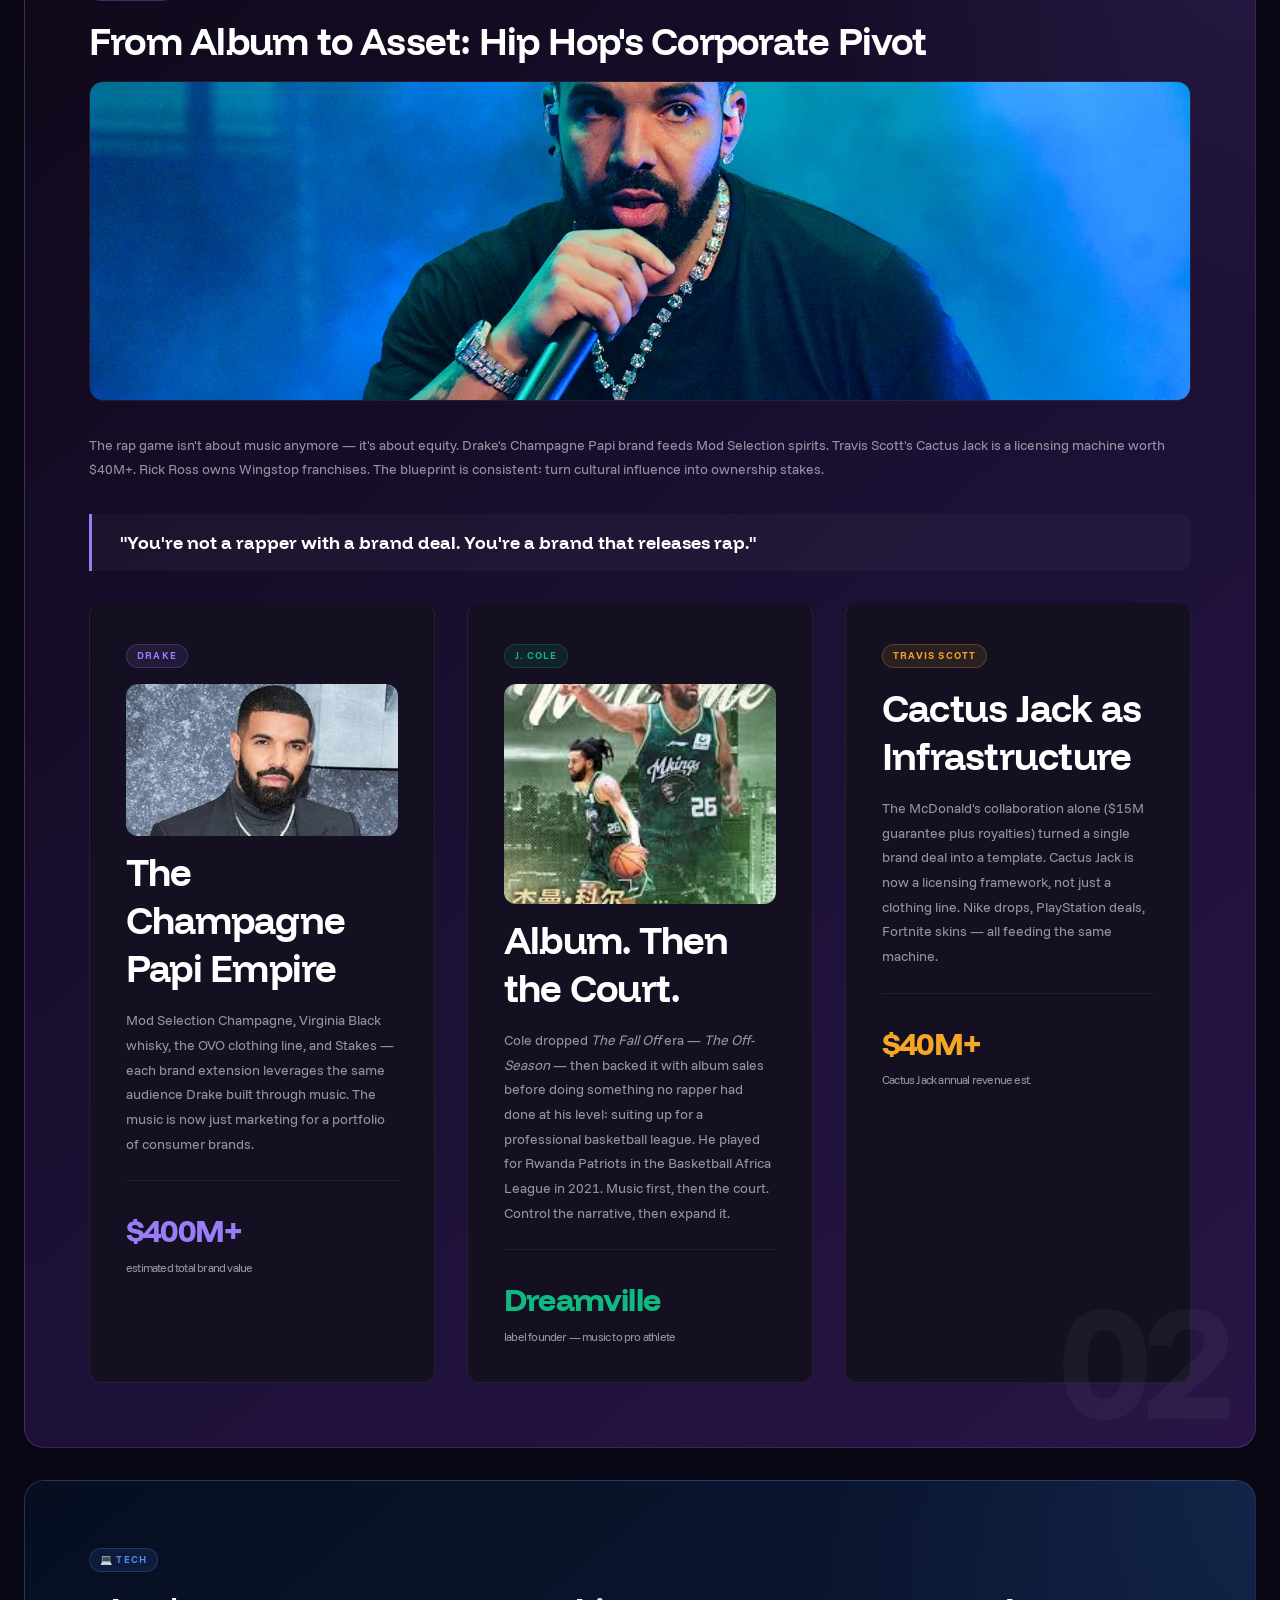
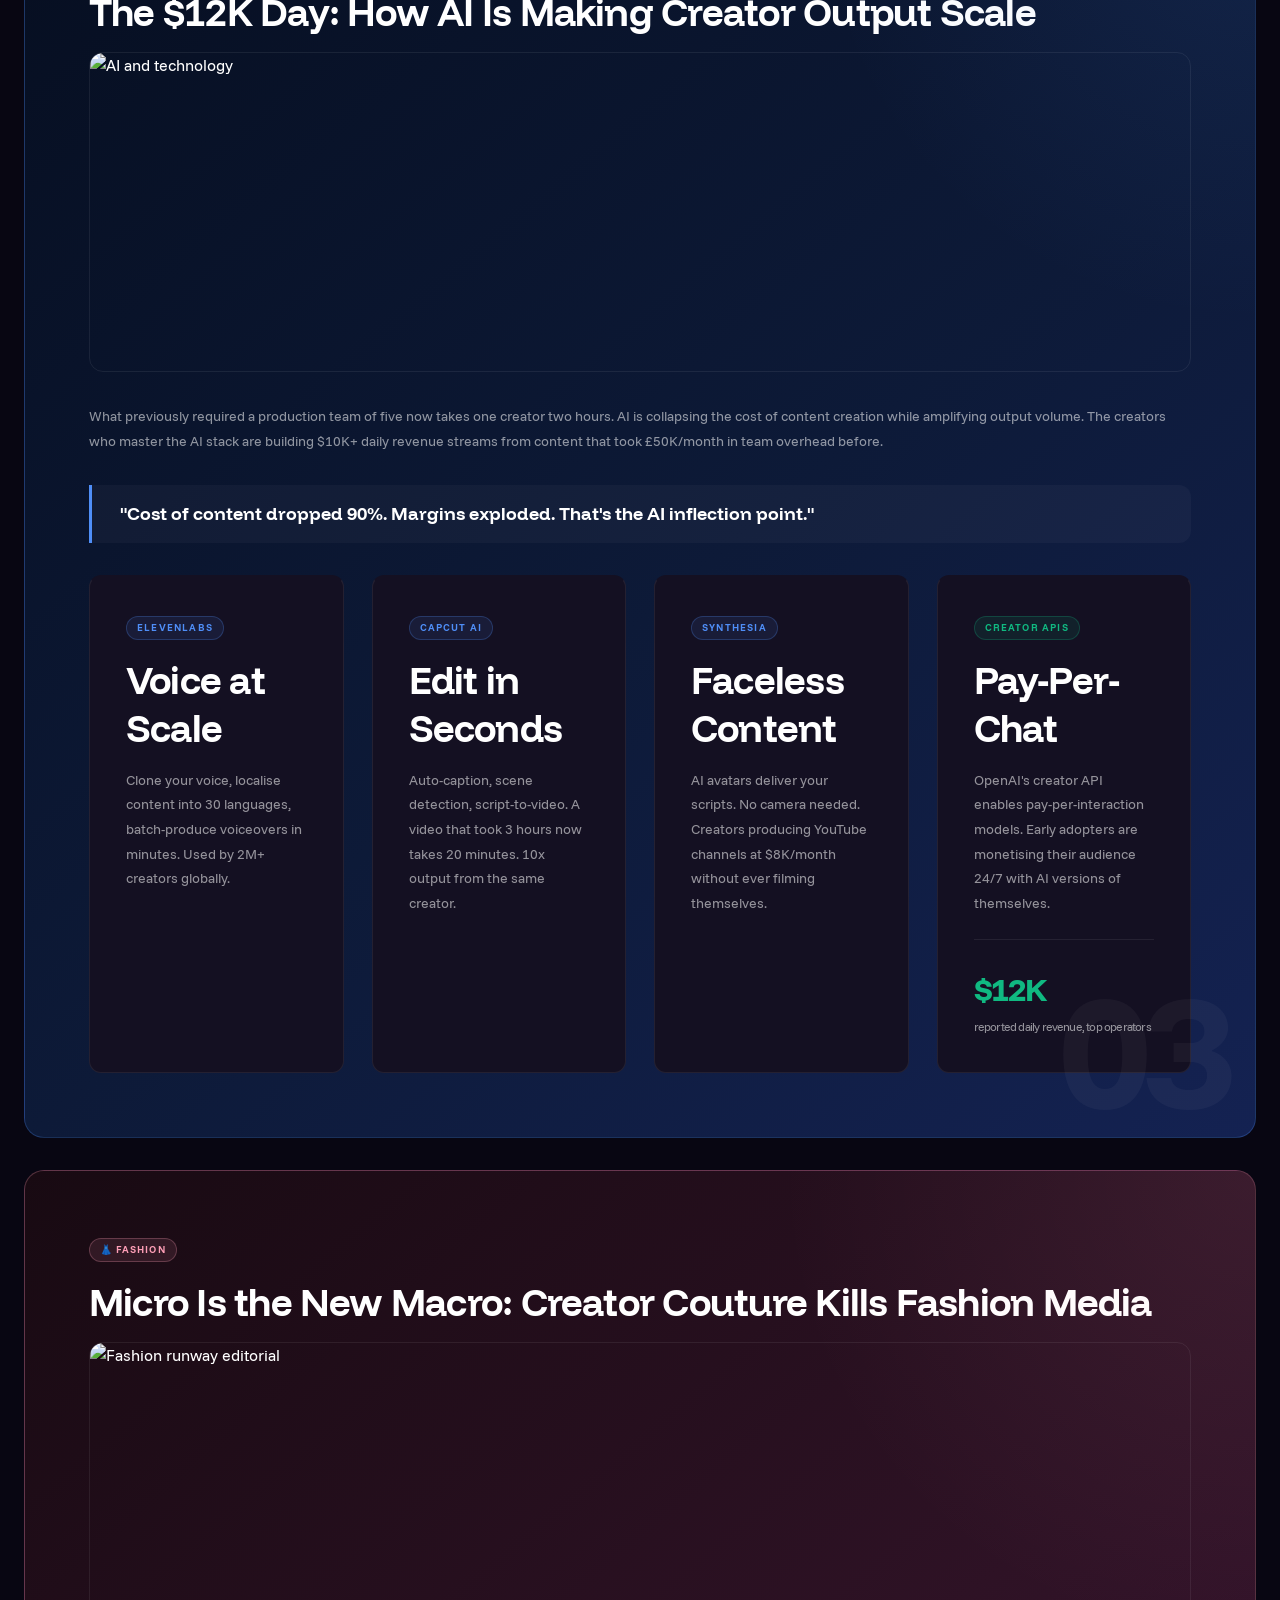
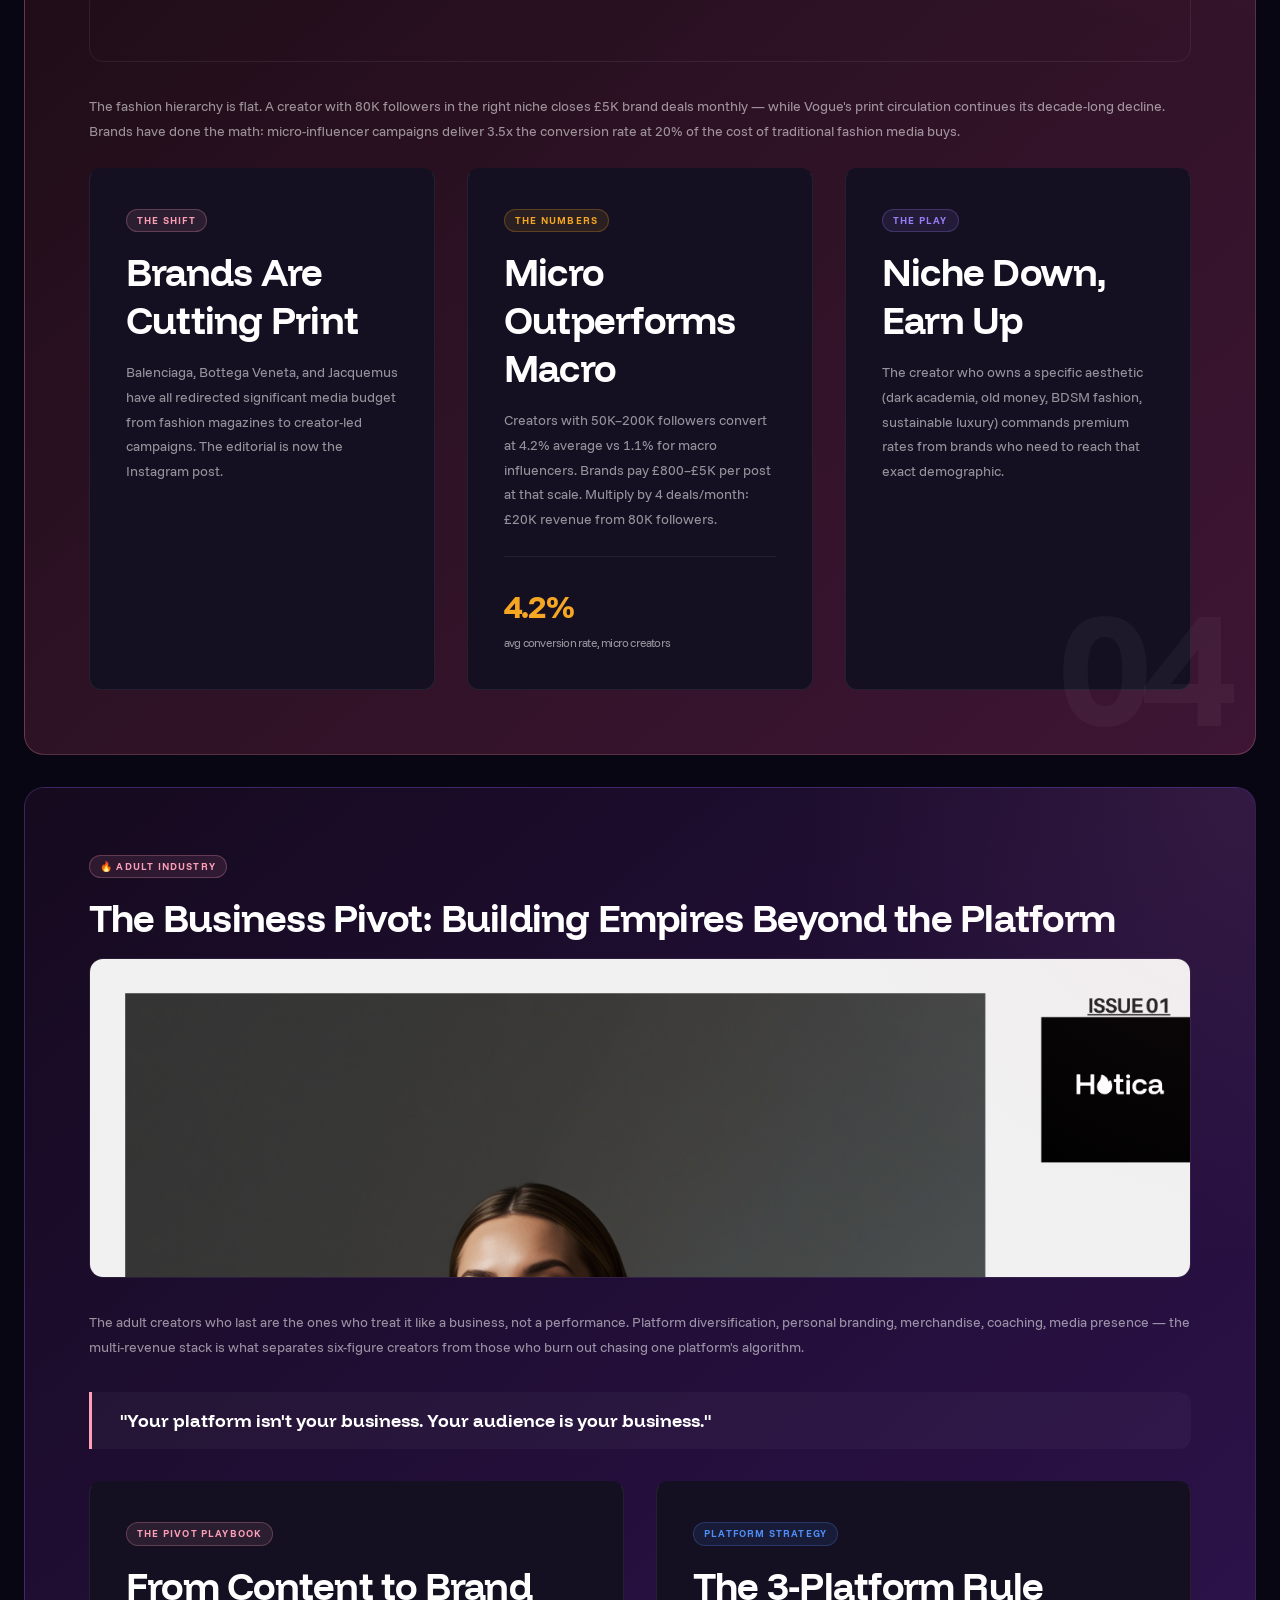
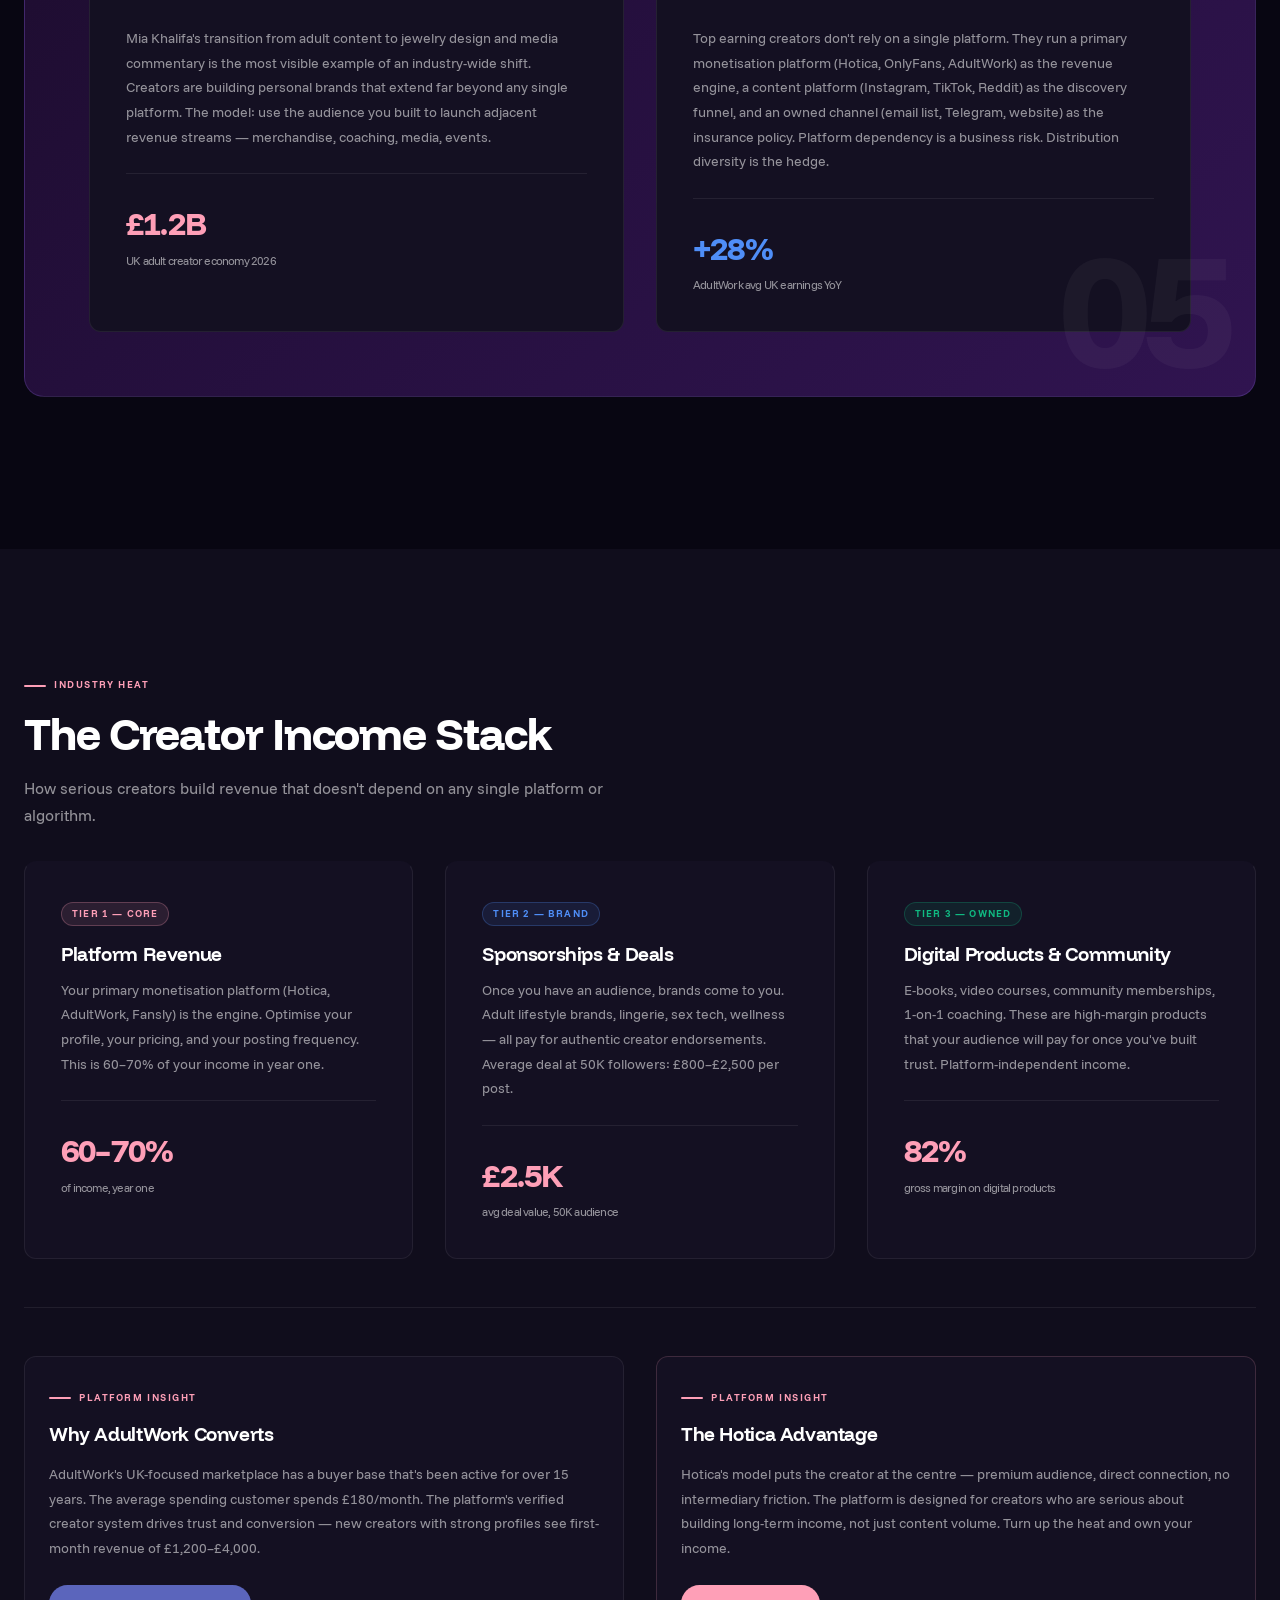
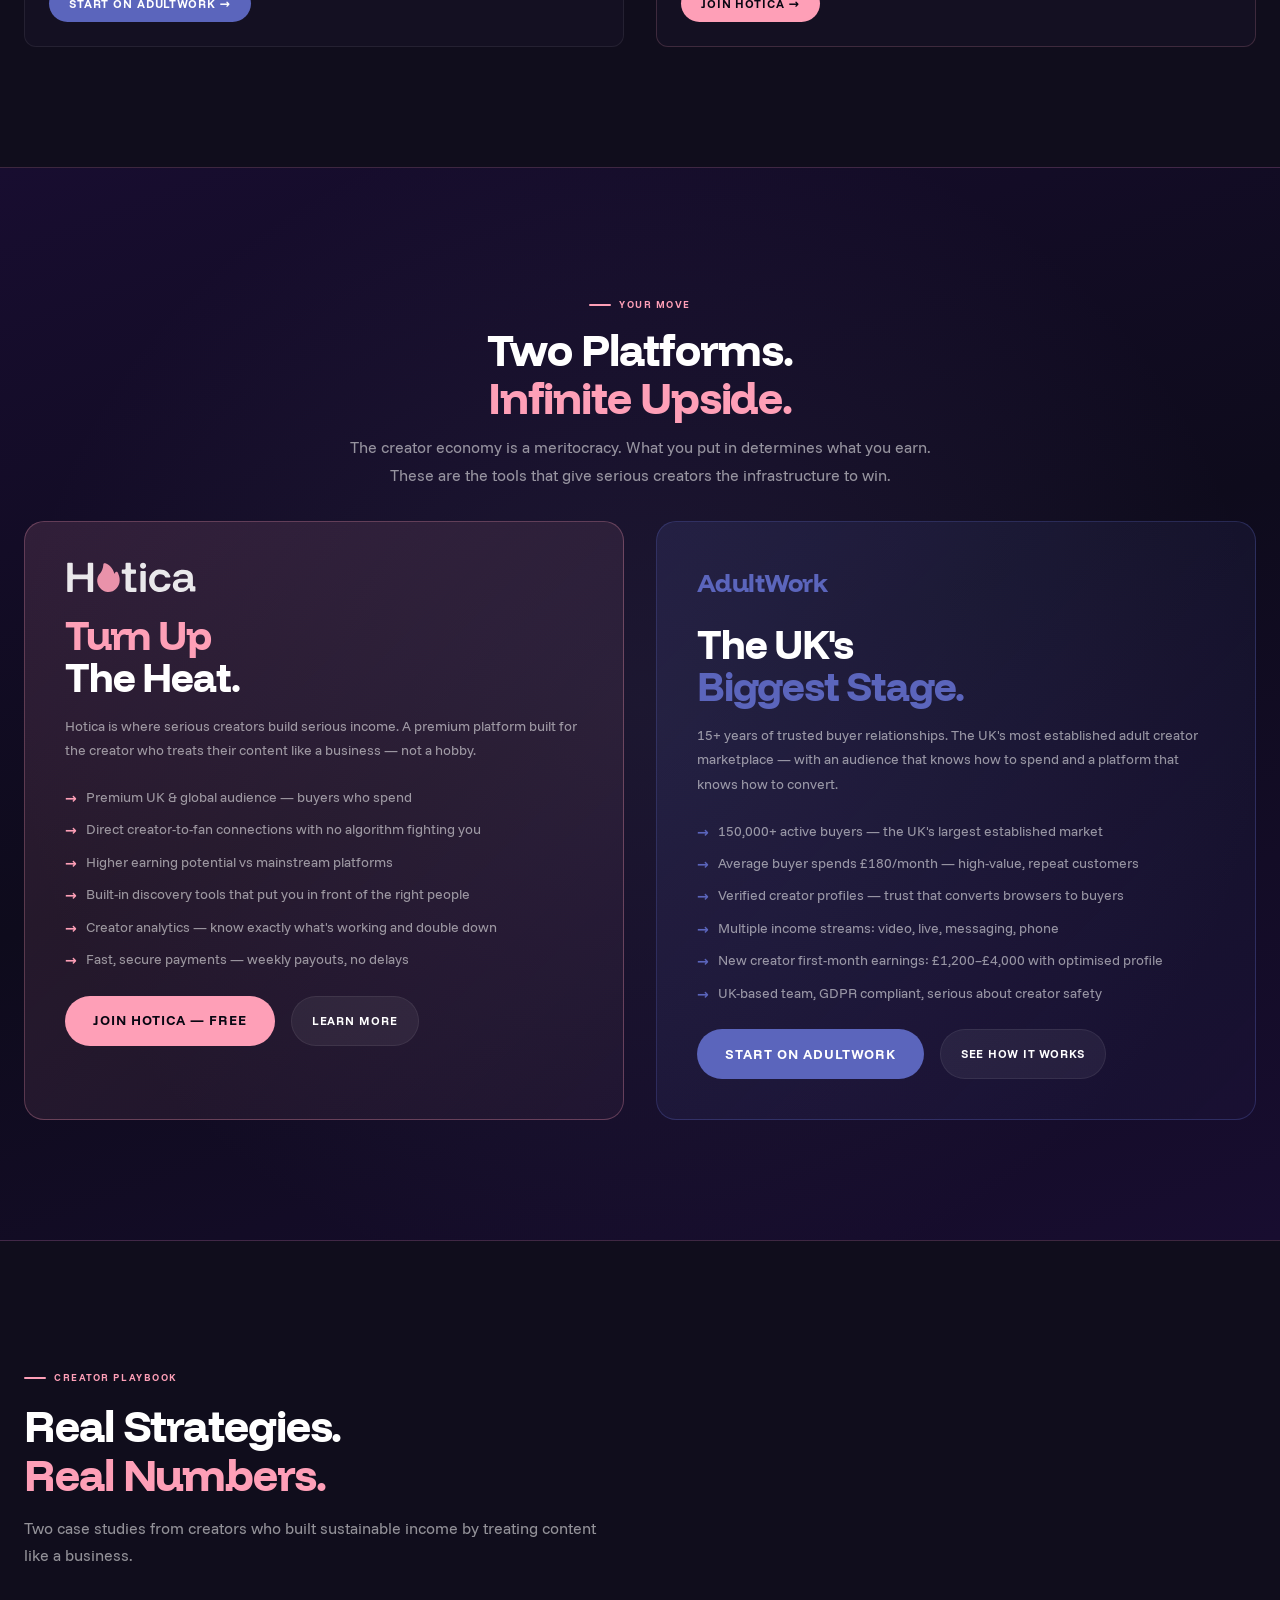
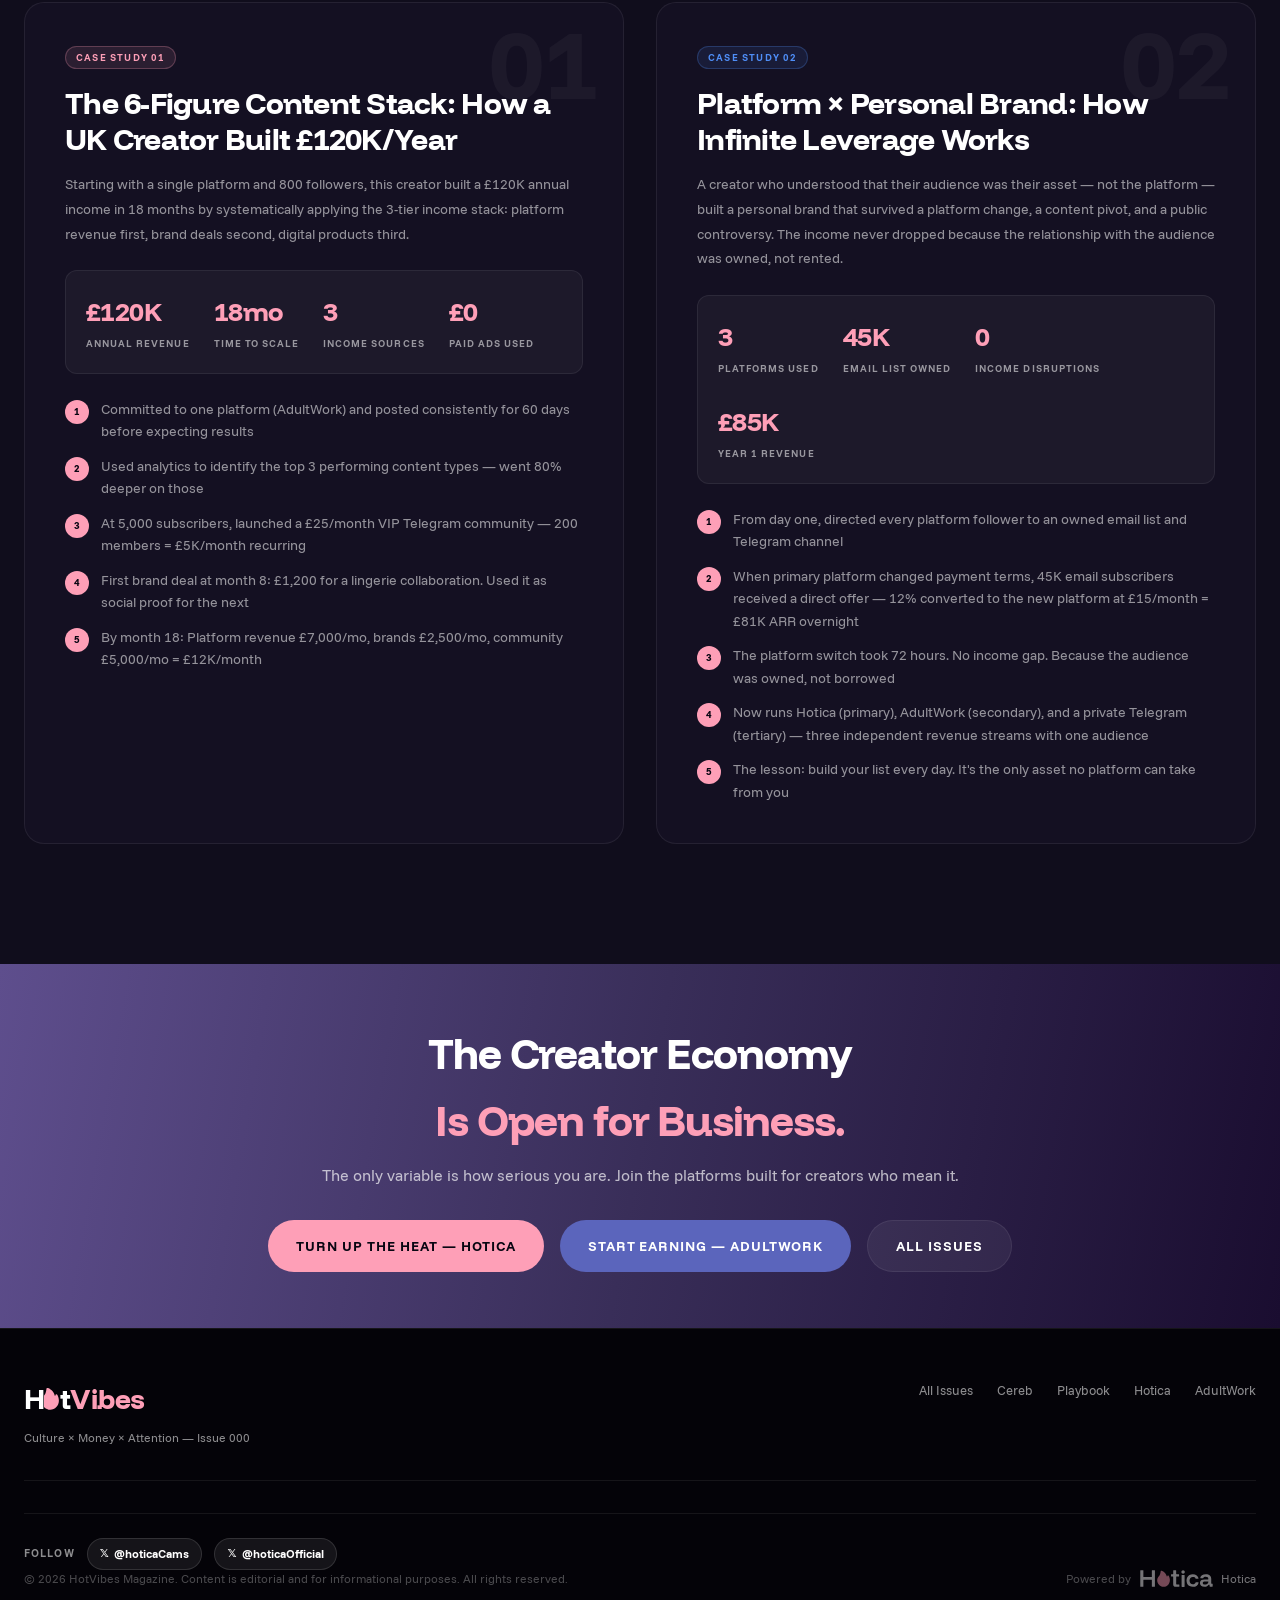
==== commit 6ce1aa16: "Issue 000: add Drake, J. Cole, Mbappé, Jude photos + correct J. Cole narrative Replace Unsplash stoc" ====
--- a/issues/000/index.html
+++ b/issues/000/index.html
@@ -169,7 +169,7 @@
       <div class="cereb-num">01</div>
       <span class="card-tag ct-green">⚽ Football</span>
       <h3 class="card-title">The Bellingham Blueprint: When Footballers Become Brands</h3>
-      <img class="cereb-banner" src="https://images.unsplash.com/photo-1540747913346-19378d40f44b?w=1400&q=85&auto=format&fit=crop" alt="Football stadium aerial" loading="lazy">
+      <img class="cereb-banner" src="../../assets/images/jude.jpeg" alt="Jude Bellingham" loading="lazy">
       <p class="card-body">Jude Bellingham isn't just a midfielder at Real Madrid — he's a £200M media asset. His Instagram presence alone generates more brand value per post than most Premier League clubs' entire social budgets. The era of the footballer-as-brand is here, and it's rewriting how athletes think about their careers after the final whistle.</p>
       <div class="pull-quote green">"The pitch is just the content. Instagram is the business."</div>
       <div class="g3 mt-3">
@@ -181,6 +181,7 @@
         </div>
         <div class="card c-amber">
           <span class="card-tag ct-amber">Mbappé</span>
+          <img src="../../assets/images/kylian mbappe.jpeg" alt="Kylian Mbappé" loading="lazy" style="width:100%; border-radius:var(--r); margin-bottom:.75rem; object-fit:cover; max-height:220px;">
           <div class="card-title">The LVMH Move</div>
           <div class="card-body">Kylian Mbappé's £35M deal with LVMH signals the convergence of football and fashion at the highest luxury tier. He's not a footballer who models — he's a brand that plays football.</div>
           <div class="card-stat s-amber">£35M<span class="card-stat-label">lifestyle deal value</span></div>
@@ -199,15 +200,23 @@
       <div class="cereb-num">02</div>
       <span class="card-tag ct-purple">🎤 Hip Hop</span>
       <h3 class="card-title">From Album to Asset: Hip Hop's Corporate Pivot</h3>
-      <img class="cereb-banner" src="https://images.unsplash.com/photo-1506157786151-b8491531f063?w=1400&q=85&auto=format&fit=crop" alt="Hip hop concert stage" loading="lazy">
+      <img class="cereb-banner" src="../../assets/images/draker.webp" alt="Drake" loading="lazy">
       <p class="card-body">The rap game isn't about music anymore — it's about equity. Drake's Champagne Papi brand feeds Mod Selection spirits. Travis Scott's Cactus Jack is a licensing machine worth $40M+. Rick Ross owns Wingstop franchises. The blueprint is consistent: turn cultural influence into ownership stakes.</p>
       <div class="pull-quote violet">"You're not a rapper with a brand deal. You're a brand that releases rap."</div>
-      <div class="g2 mt-3">
+      <div class="g3 mt-3">
         <div class="card c-violet">
           <span class="card-tag ct-purple">Drake</span>
+          <img src="../../assets/images/drake.jpeg" alt="Drake" loading="lazy" style="width:100%; border-radius:var(--r); margin-bottom:.75rem; object-fit:cover; max-height:220px;">
           <div class="card-title">The Champagne Papi Empire</div>
           <div class="card-body">Mod Selection Champagne, Virginia Black whisky, the OVO clothing line, and Stakes — each brand extension leverages the same audience Drake built through music. The music is now just marketing for a portfolio of consumer brands.</div>
           <div class="card-stat s-violet">$400M+<span class="card-stat-label">estimated total brand value</span></div>
+        </div>
+        <div class="card c-green">
+          <span class="card-tag ct-green">J. Cole</span>
+          <img src="../../assets/images/j.cole.jpeg" alt="J. Cole" loading="lazy" style="width:100%; border-radius:var(--r); margin-bottom:.75rem; object-fit:cover; max-height:220px;">
+          <div class="card-title">Album. Then the Court.</div>
+          <div class="card-body">Cole dropped <em>The Fall Off</em> era — <em>The Off-Season</em> — then backed it with album sales before doing something no rapper had done at his level: suiting up for a professional basketball league. He played for Rwanda Patriots in the Basketball Africa League in 2021. Music first, then the court. Control the narrative, then expand it.</div>
+          <div class="card-stat s-green">Dreamville<span class="card-stat-label">label founder — music to pro athlete</span></div>
         </div>
         <div class="card c-amber">
           <span class="card-tag ct-amber">Travis Scott</span>
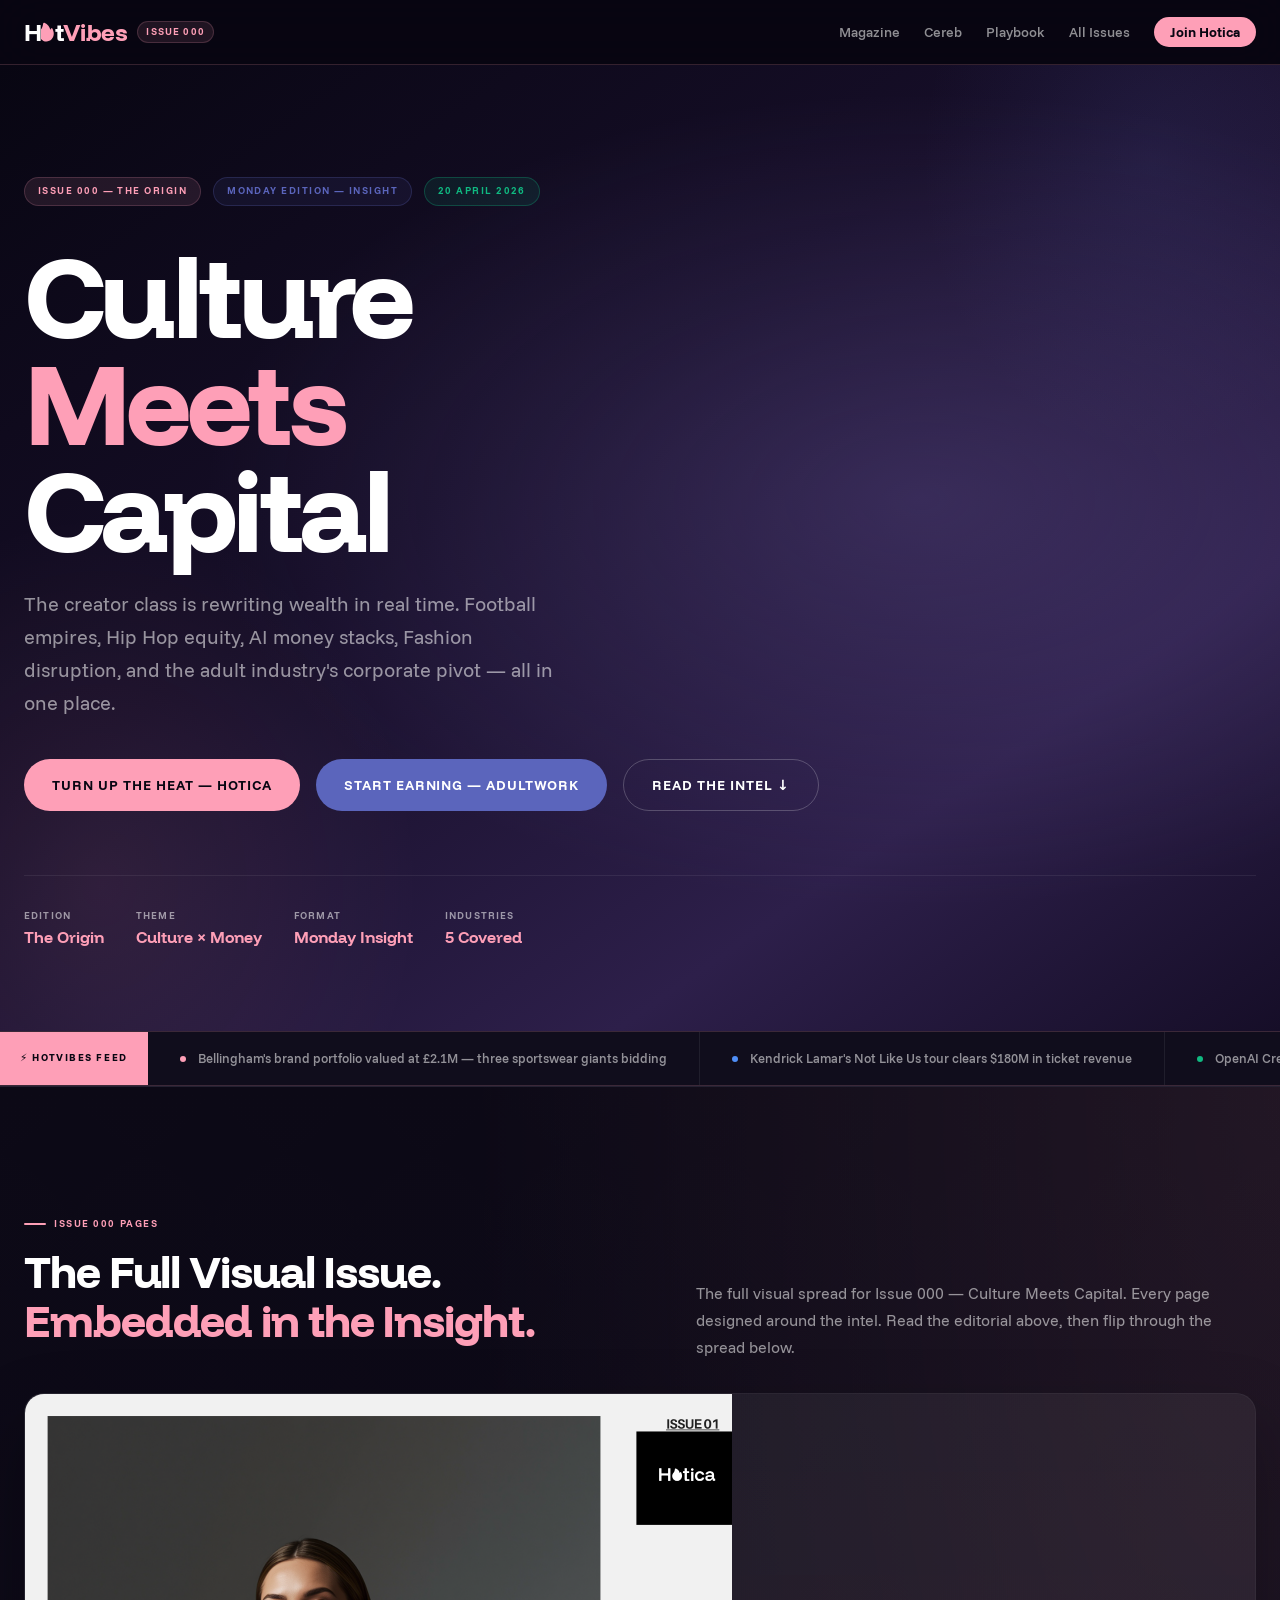
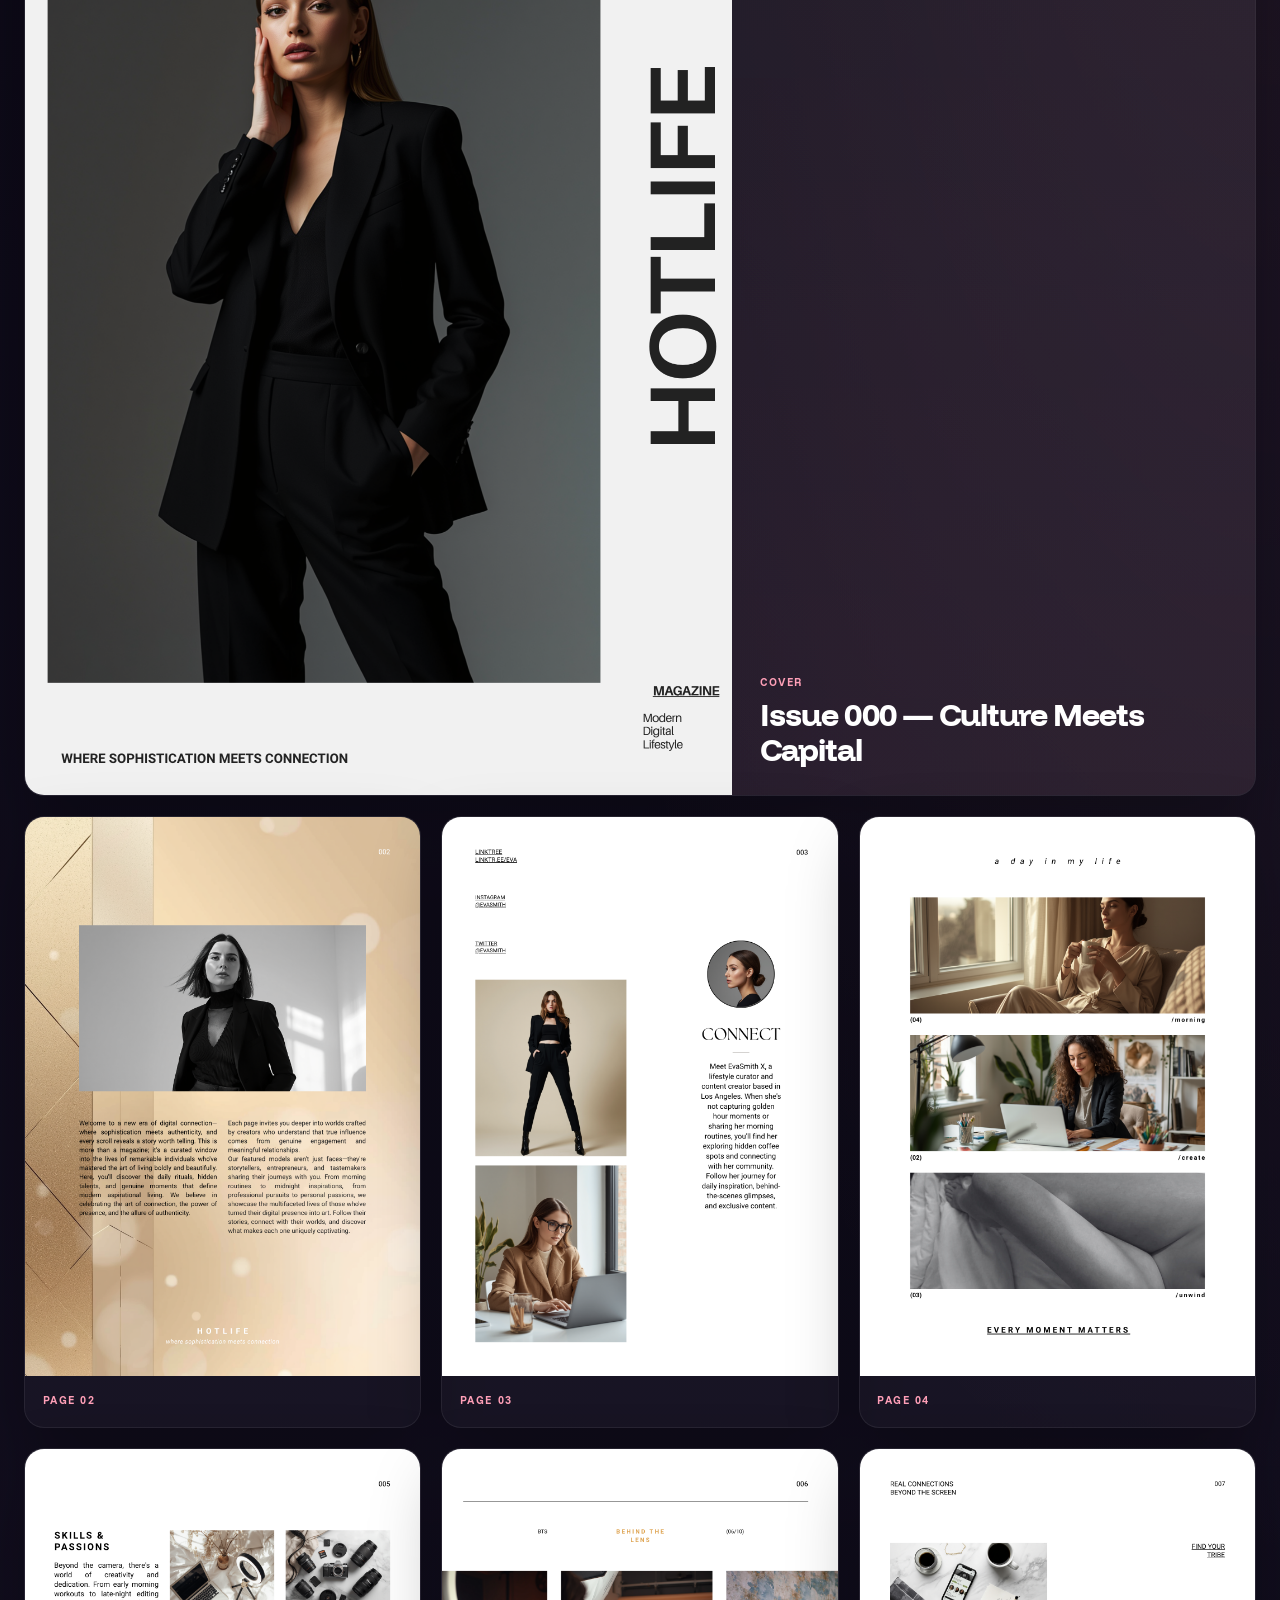
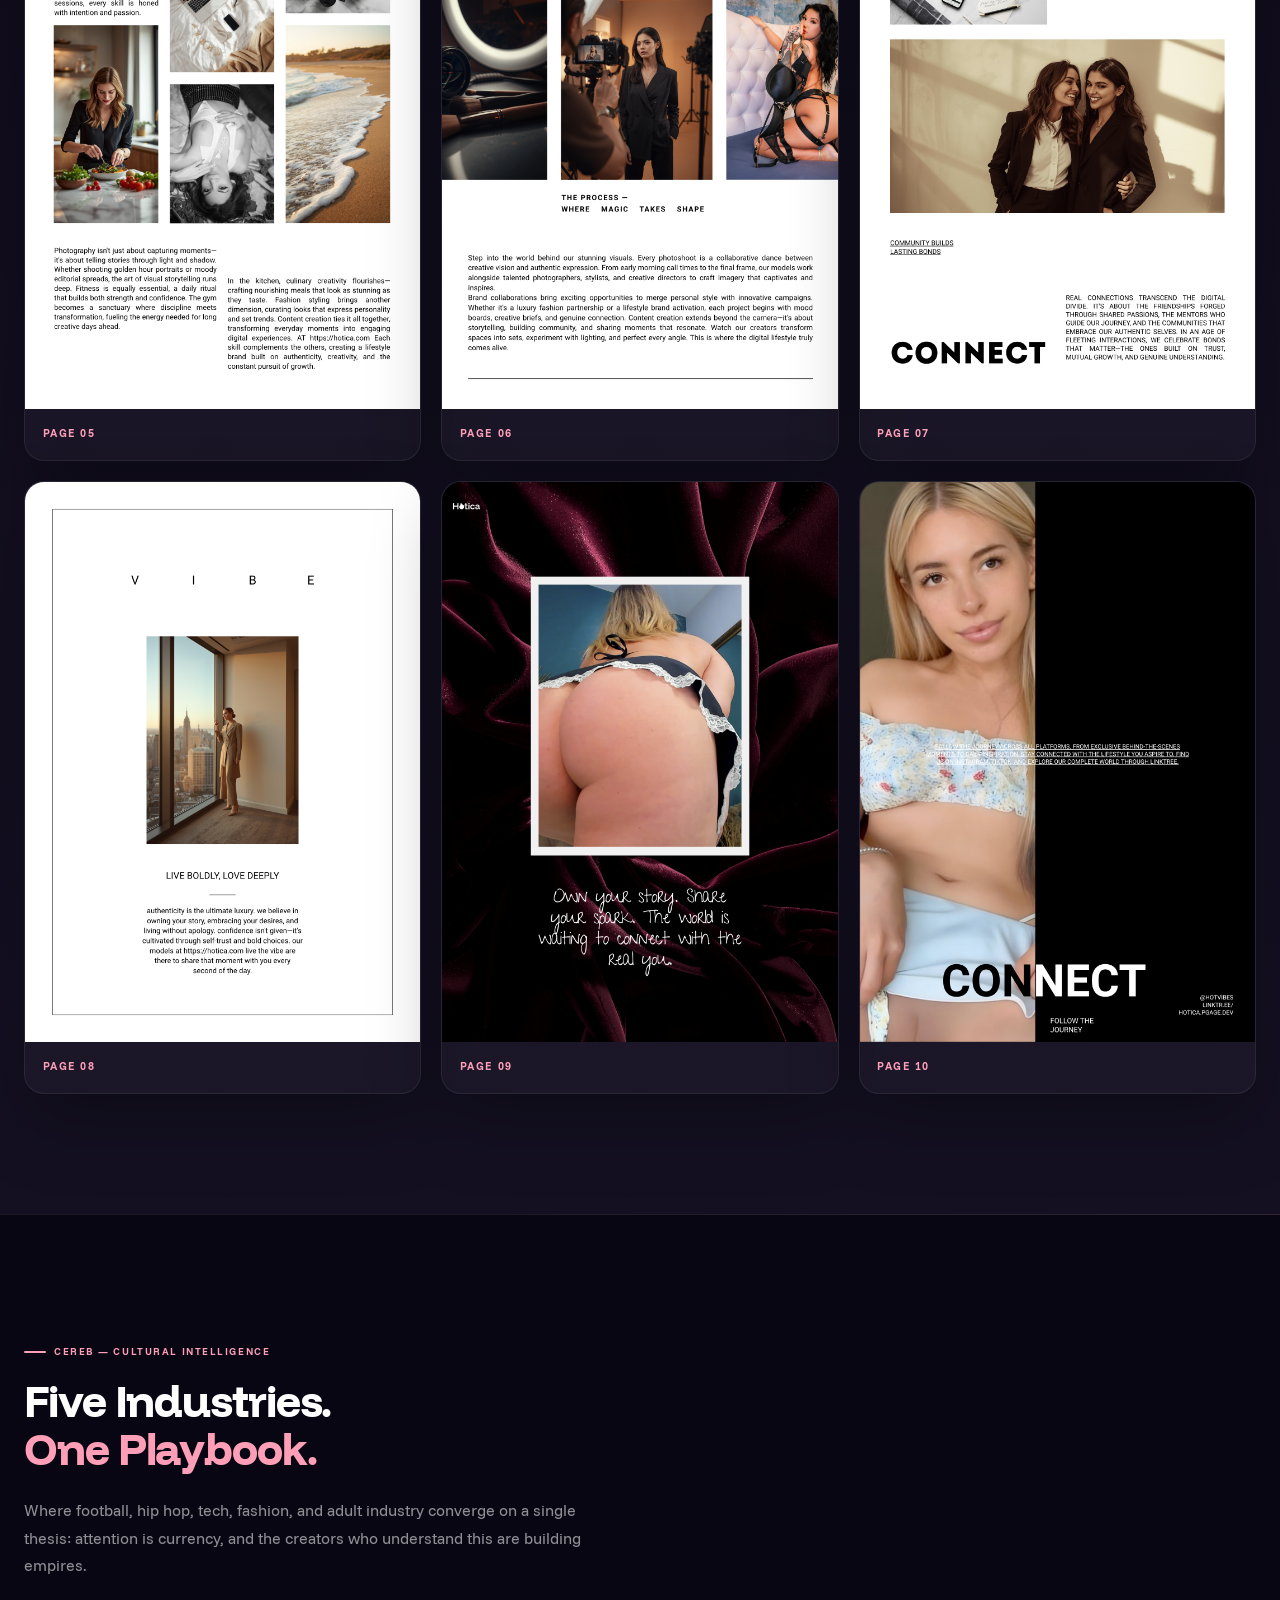
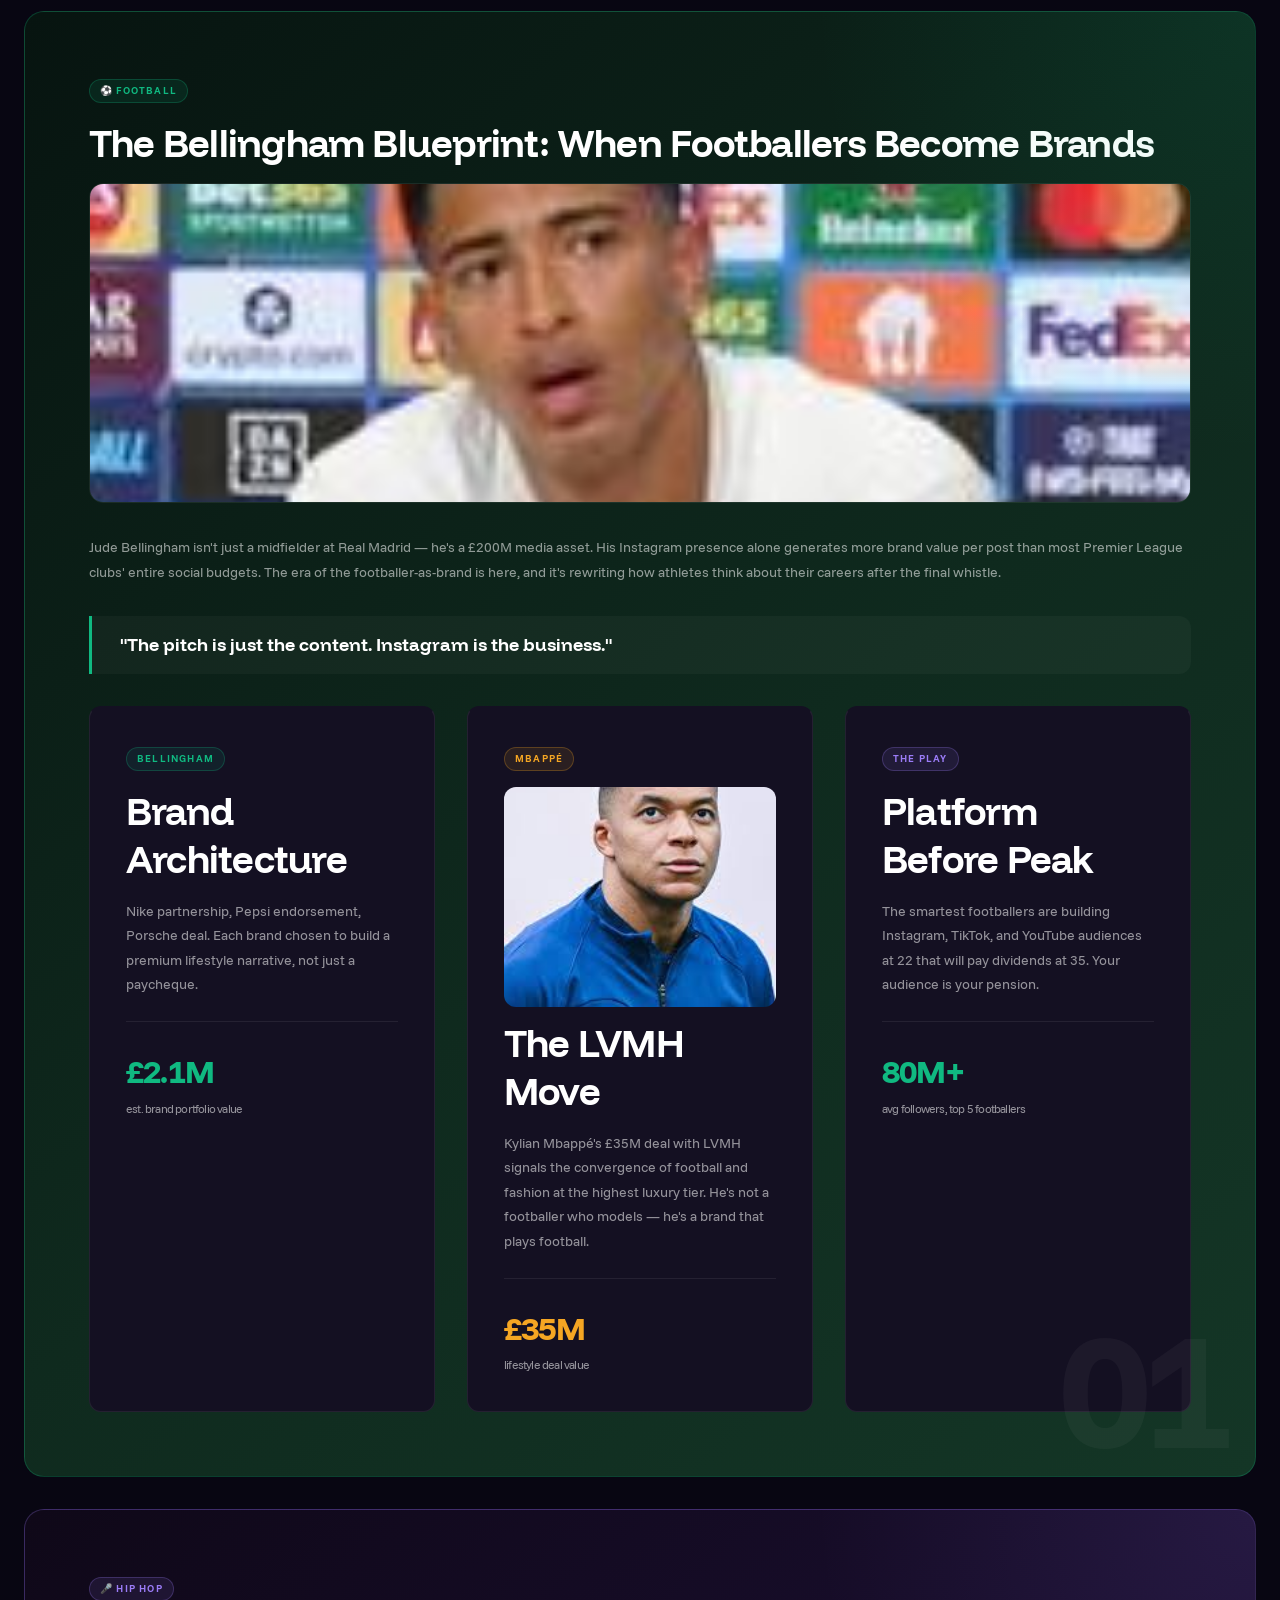
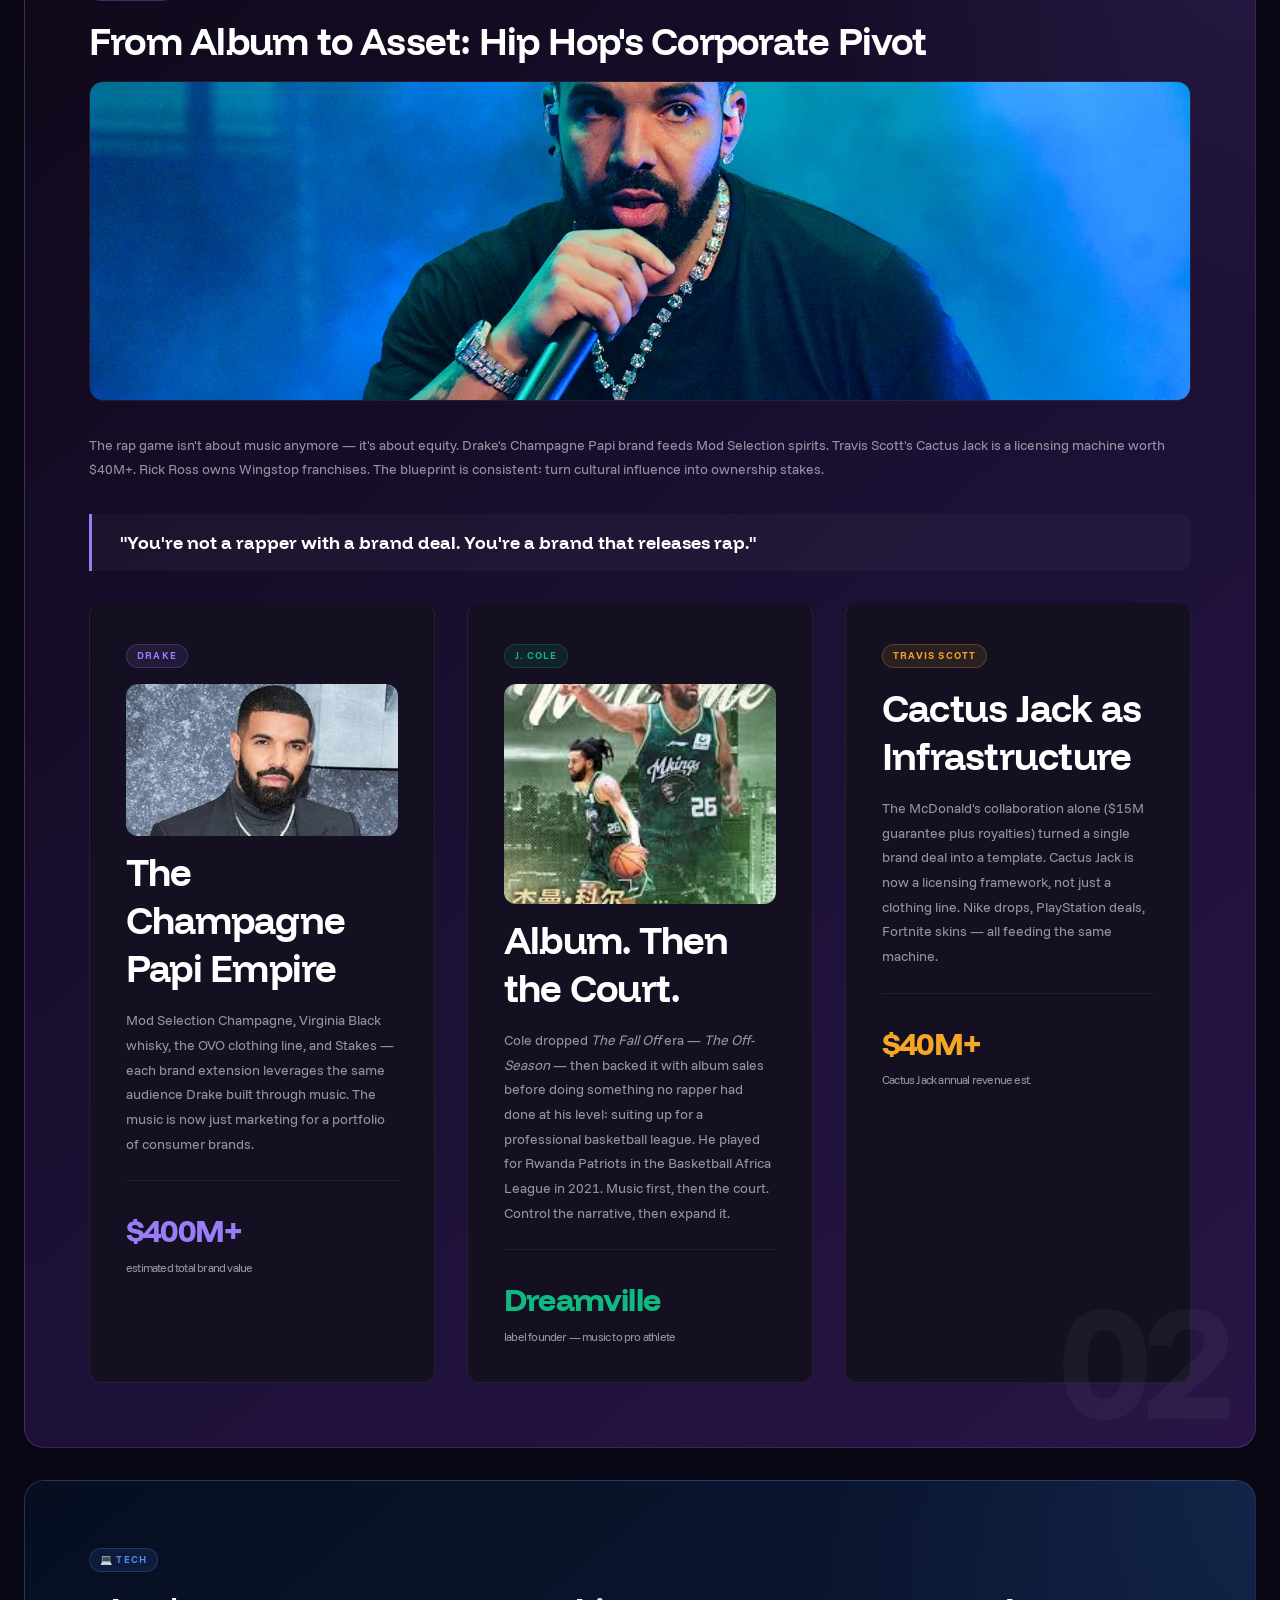
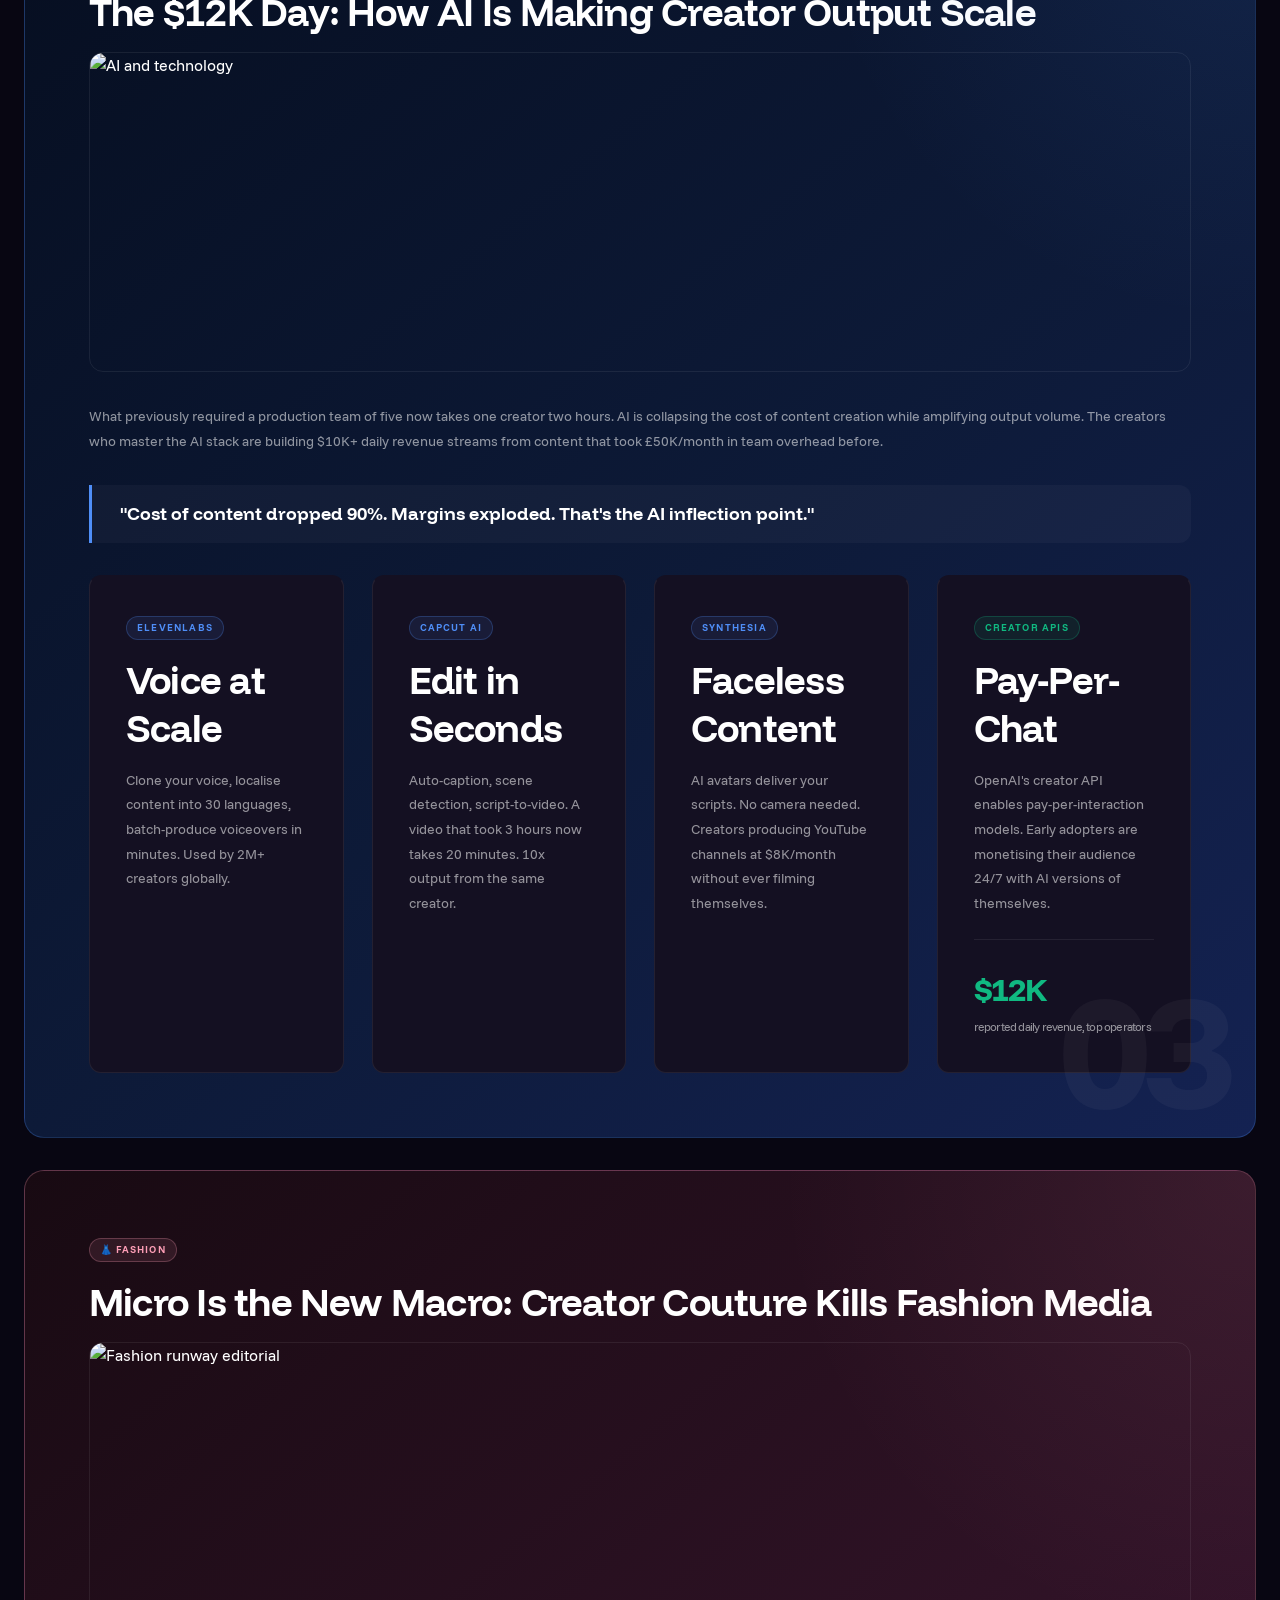
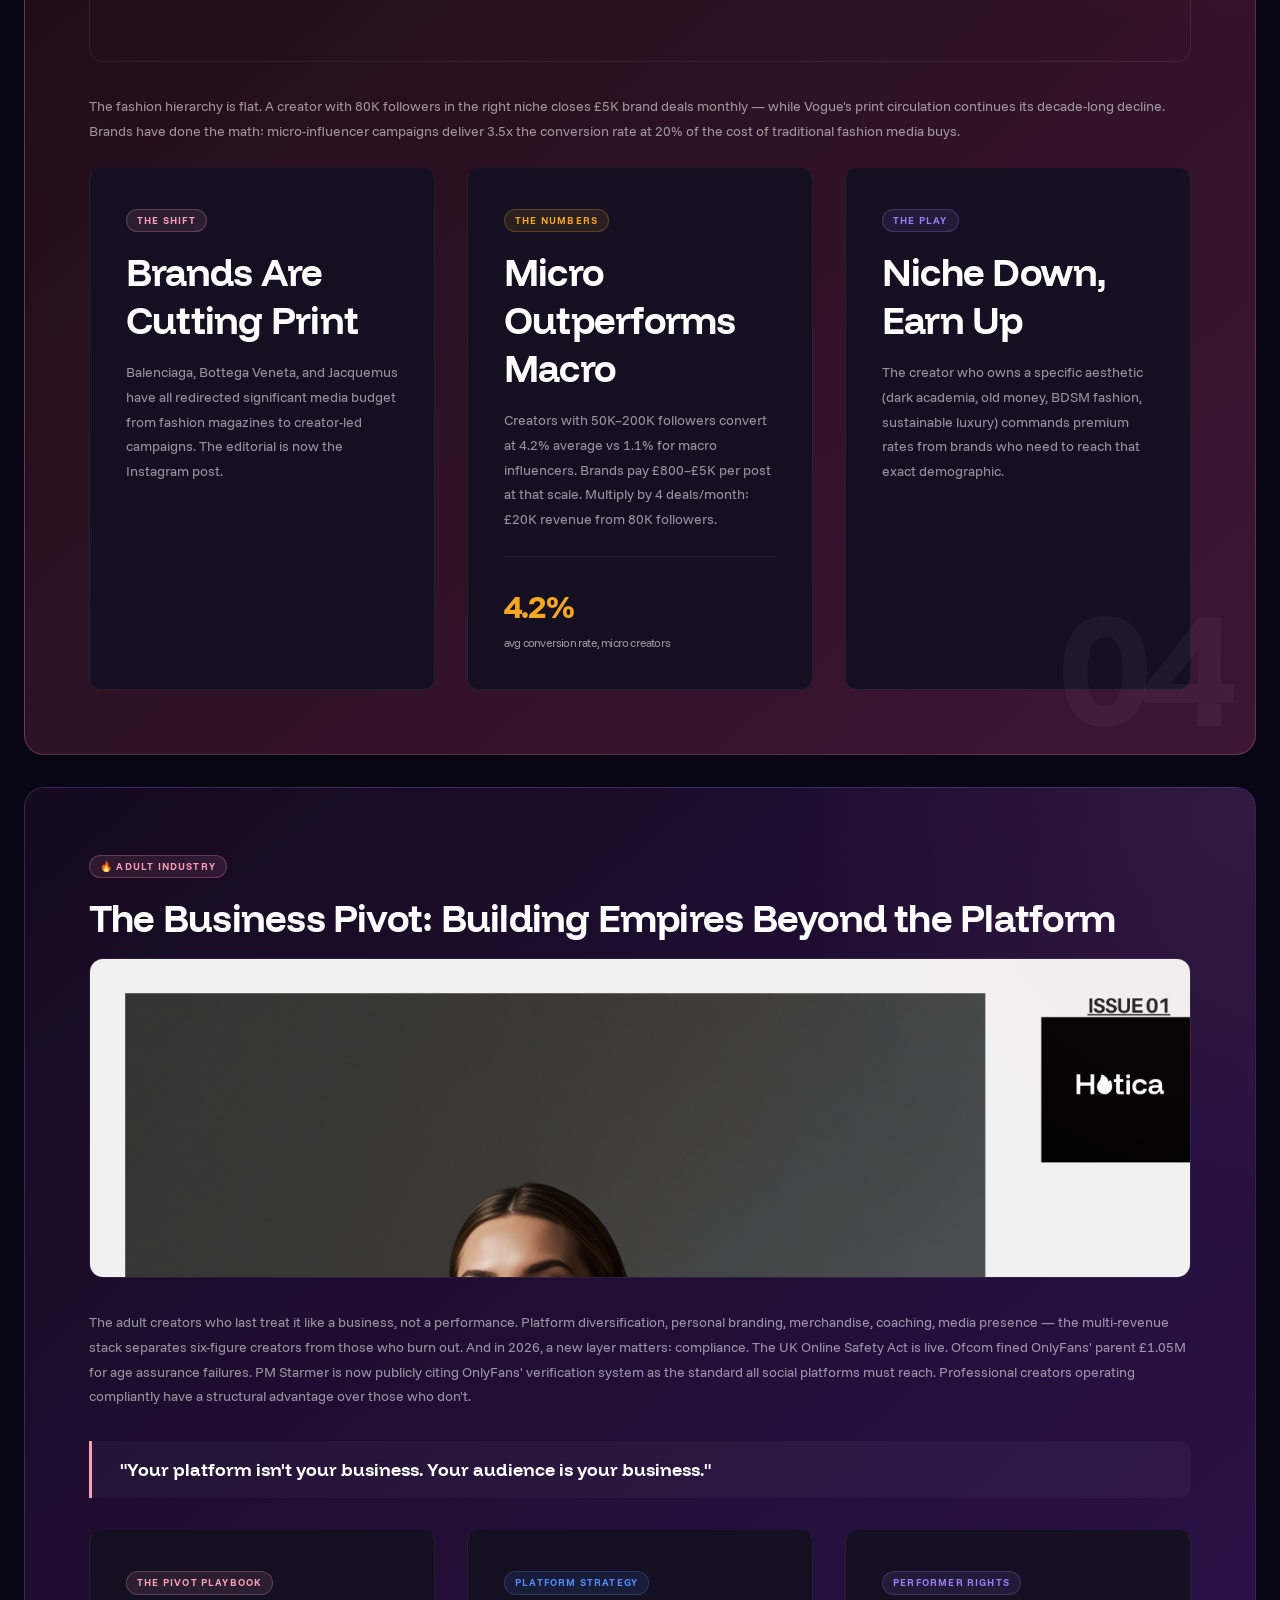
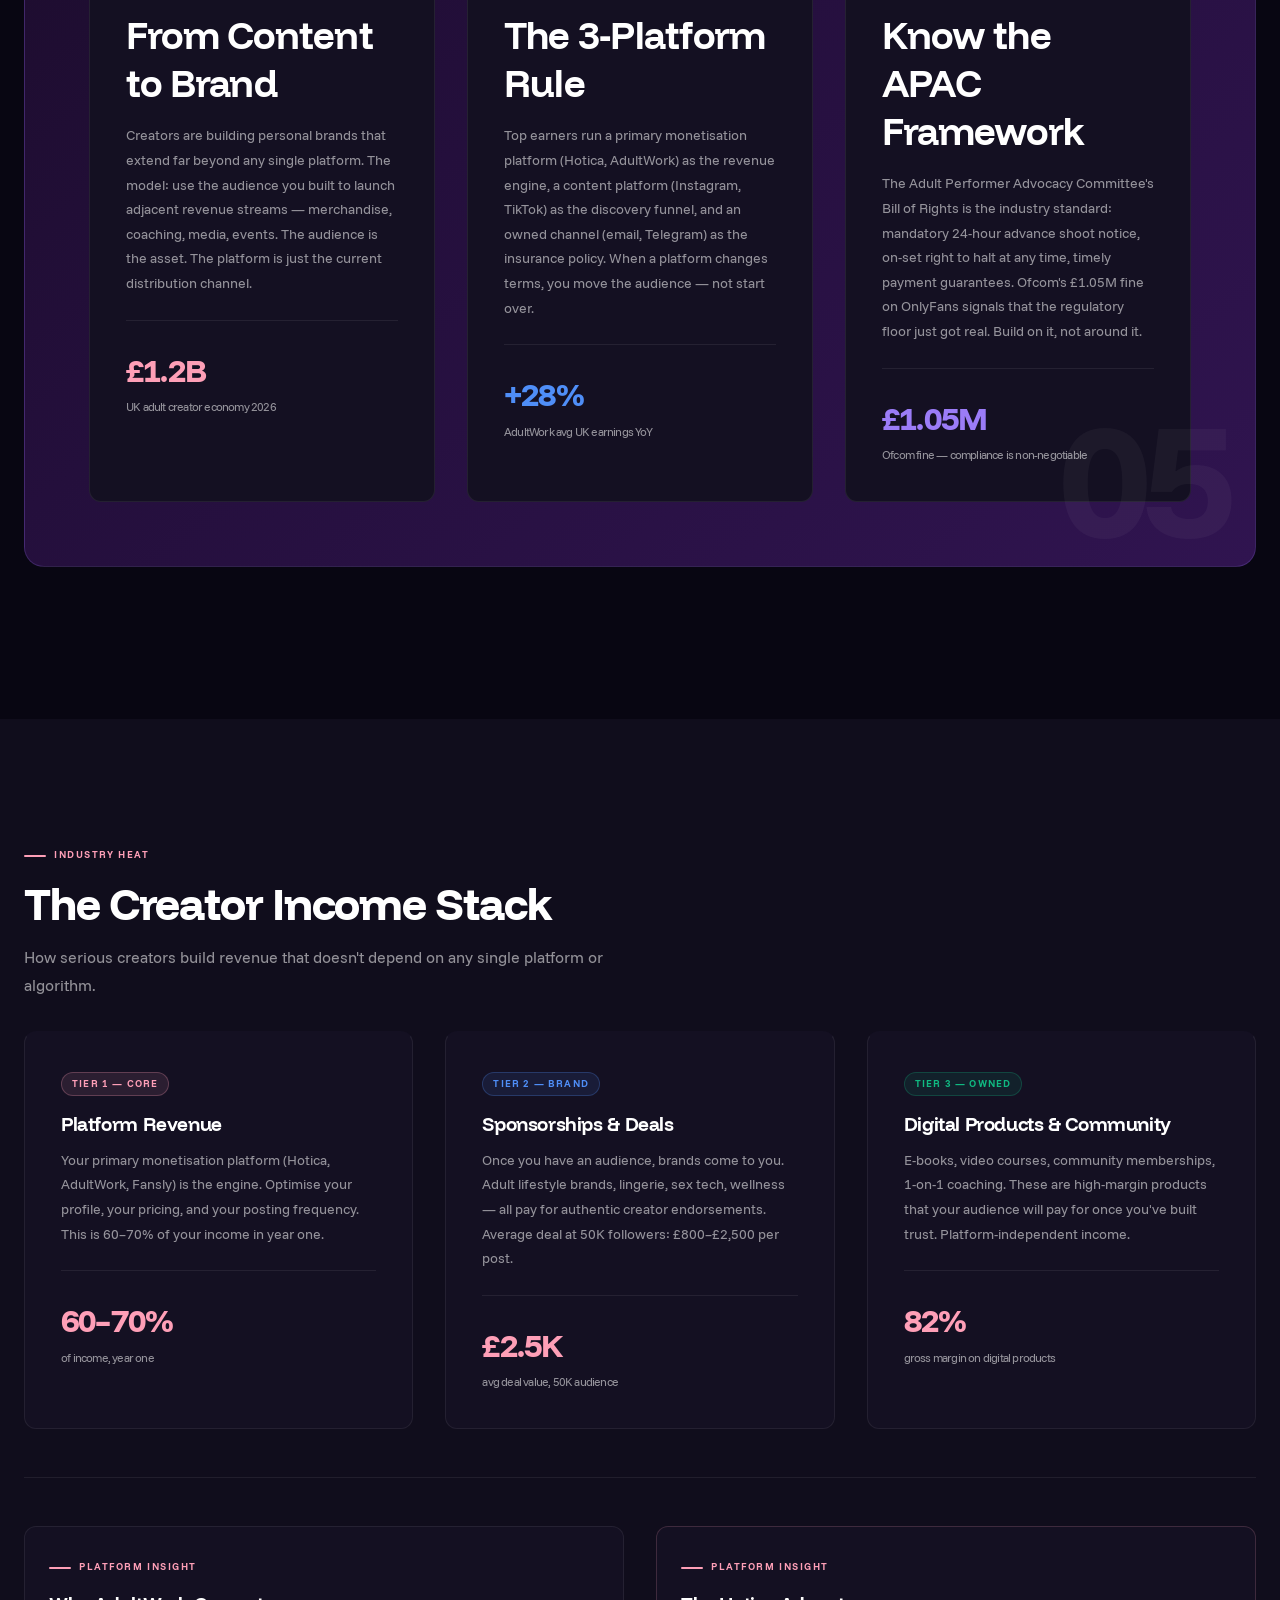
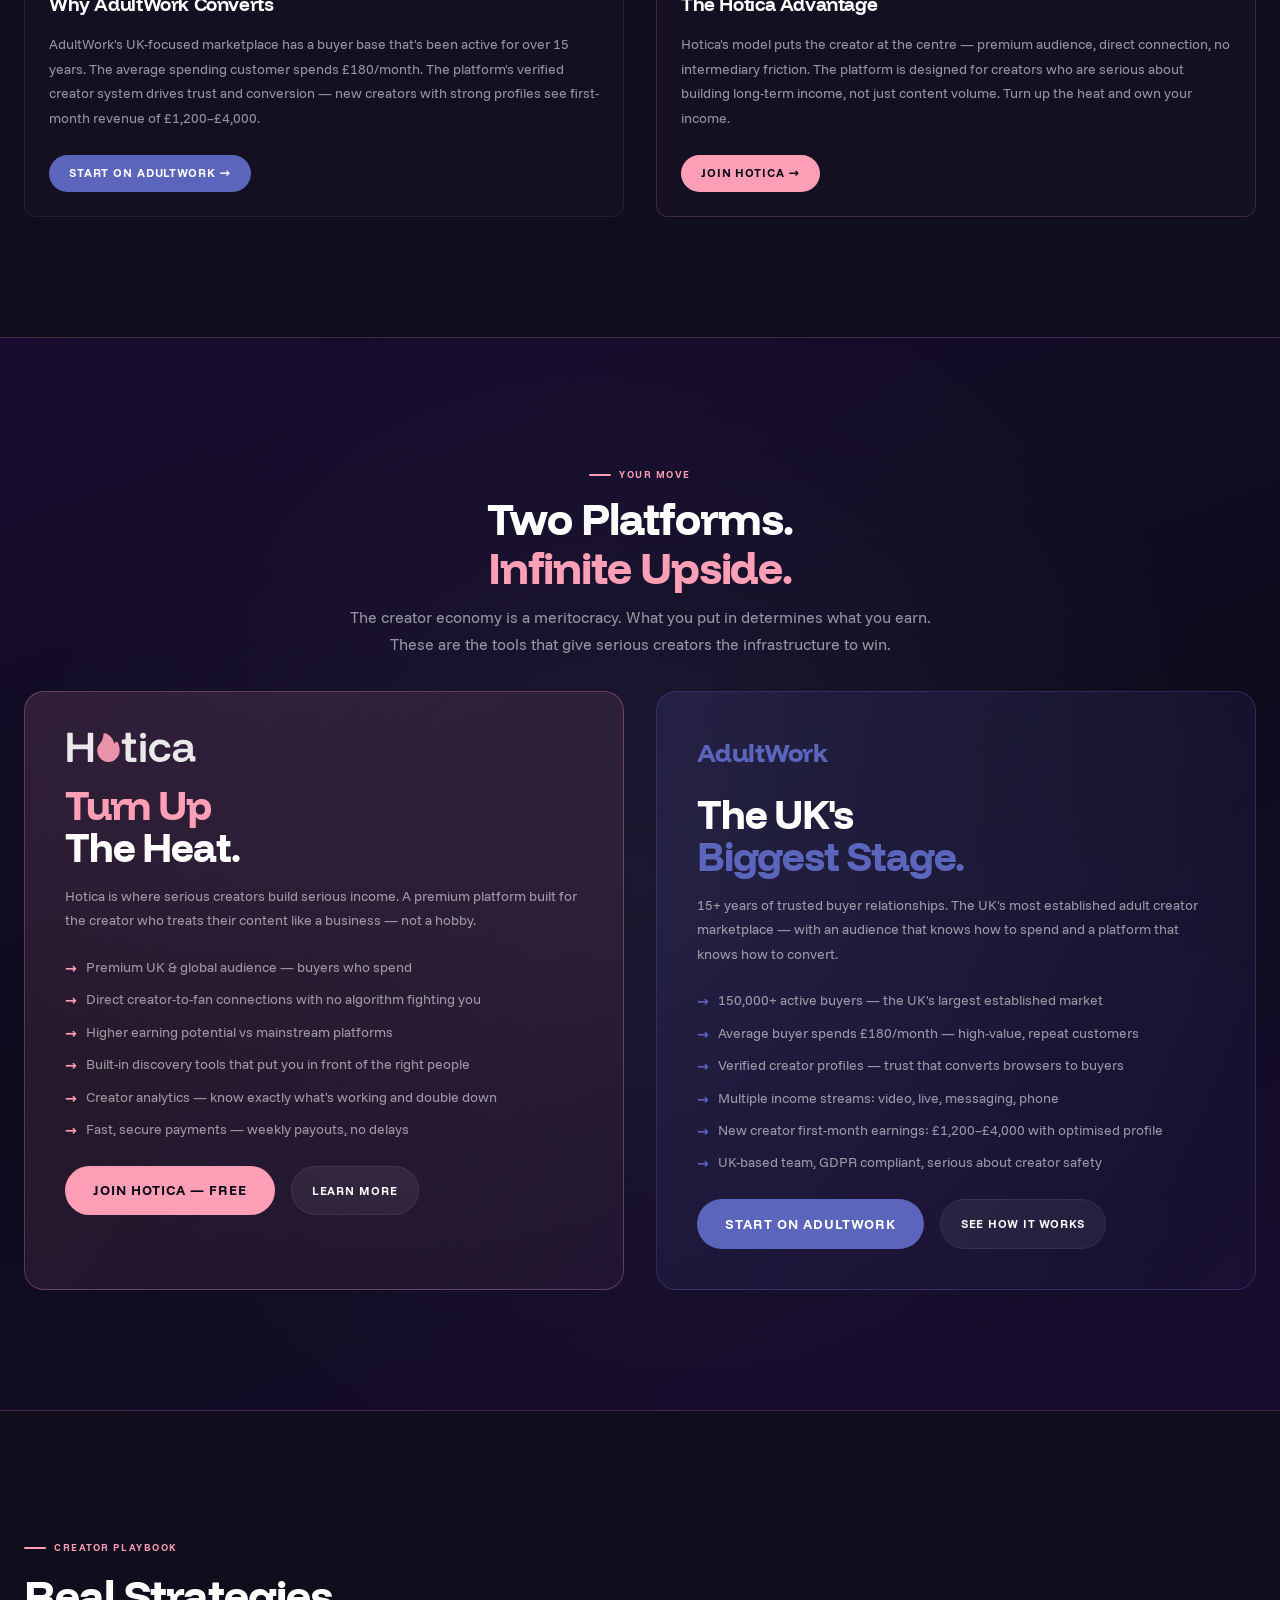
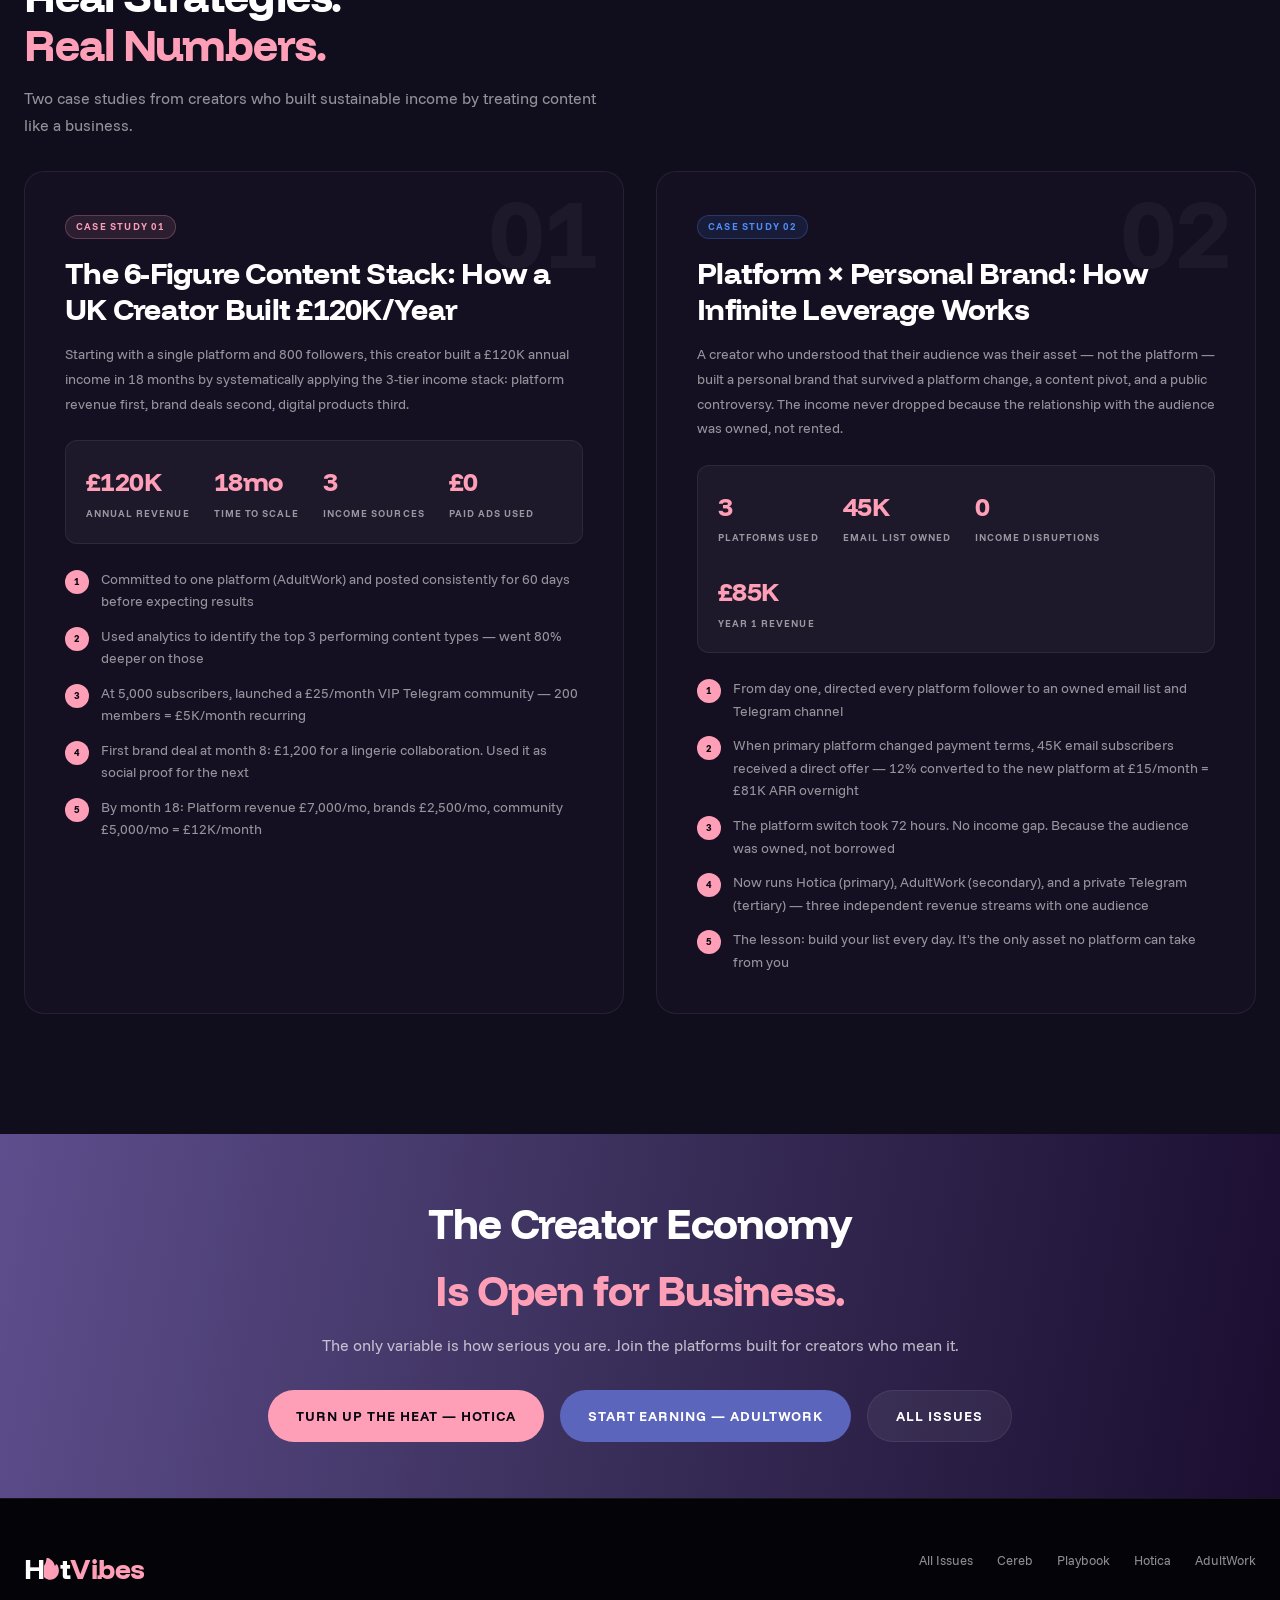
==== commit 978a0e47: "Issue 001: add NBA + Crypto pages, update Drake ICEMAN + adult industry safety; refresh Issue 000 Is" ====
--- a/issues/000/index.html
+++ b/issues/000/index.html
@@ -92,6 +92,9 @@
         <div class="ticker-item"><span class="dot b"></span>Travis Scott's Cactus Jack brand generates $40M+ annually across licensing</div>
         <div class="ticker-item"><span class="dot g"></span>Micro-influencers (50K–200K) outperform celebrities in conversion rate by 3.5x</div>
         <div class="ticker-item"><span class="dot"></span>AdultWork creator average UK earnings up 28% YoY — monetisation tools key</div>
+        <div class="ticker-item"><span class="dot b"></span>Ofcom fines OnlyFans parent £1.05M — UK Online Safety Act enforcement live</div>
+        <div class="ticker-item"><span class="dot g"></span>BTC ETFs pull $2.44B in April — DOGE hits $1.00, altcoin season confirmed</div>
+        <div class="ticker-item"><span class="dot"></span>LeBron James, 41, becomes oldest player to lead all scorers in an NBA playoff series</div>
       </div>
     </div>
   </div>
@@ -293,20 +296,26 @@
       <span class="card-tag ct-pink">🔥 Adult Industry</span>
       <h3 class="card-title">The Business Pivot: Building Empires Beyond the Platform</h3>
       <img class="cereb-banner" src="../../lifestyle-magazine-assets/cover page.png" alt="Creator business" loading="lazy" style="object-position:center top;">
-      <p class="card-body">The adult creators who last are the ones who treat it like a business, not a performance. Platform diversification, personal branding, merchandise, coaching, media presence — the multi-revenue stack is what separates six-figure creators from those who burn out chasing one platform's algorithm.</p>
+      <p class="card-body">The adult creators who last treat it like a business, not a performance. Platform diversification, personal branding, merchandise, coaching, media presence — the multi-revenue stack separates six-figure creators from those who burn out. And in 2026, a new layer matters: compliance. The UK Online Safety Act is live. Ofcom fined OnlyFans' parent £1.05M for age assurance failures. PM Starmer is now publicly citing OnlyFans' verification system as the standard all social platforms must reach. Professional creators operating compliantly have a structural advantage over those who don't.</p>
       <div class="pull-quote">"Your platform isn't your business. Your audience is your business."</div>
-      <div class="g2 mt-3">
+      <div class="g3 mt-3">
         <div class="card">
           <span class="card-tag ct-pink">The Pivot Playbook</span>
           <div class="card-title">From Content to Brand</div>
-          <div class="card-body">Mia Khalifa's transition from adult content to jewelry design and media commentary is the most visible example of an industry-wide shift. Creators are building personal brands that extend far beyond any single platform. The model: use the audience you built to launch adjacent revenue streams — merchandise, coaching, media, events.</div>
+          <div class="card-body">Creators are building personal brands that extend far beyond any single platform. The model: use the audience you built to launch adjacent revenue streams — merchandise, coaching, media, events. The audience is the asset. The platform is just the current distribution channel.</div>
           <div class="card-stat">£1.2B<span class="card-stat-label">UK adult creator economy 2026</span></div>
         </div>
         <div class="card c-blue">
           <span class="card-tag ct-blue">Platform Strategy</span>
           <div class="card-title">The 3-Platform Rule</div>
-          <div class="card-body">Top earning creators don't rely on a single platform. They run a primary monetisation platform (Hotica, OnlyFans, AdultWork) as the revenue engine, a content platform (Instagram, TikTok, Reddit) as the discovery funnel, and an owned channel (email list, Telegram, website) as the insurance policy. Platform dependency is a business risk. Distribution diversity is the hedge.</div>
+          <div class="card-body">Top earners run a primary monetisation platform (Hotica, AdultWork) as the revenue engine, a content platform (Instagram, TikTok) as the discovery funnel, and an owned channel (email, Telegram) as the insurance policy. When a platform changes terms, you move the audience — not start over.</div>
           <div class="card-stat s-blue">+28%<span class="card-stat-label">AdultWork avg UK earnings YoY</span></div>
+        </div>
+        <div class="card c-violet">
+          <span class="card-tag ct-purple">Performer Rights</span>
+          <div class="card-title">Know the APAC Framework</div>
+          <div class="card-body">The Adult Performer Advocacy Committee's Bill of Rights is the industry standard: mandatory 24-hour advance shoot notice, on-set right to halt at any time, timely payment guarantees. Ofcom's £1.05M fine on OnlyFans signals that the regulatory floor just got real. Build on it, not around it.</div>
+          <div class="card-stat s-violet">£1.05M<span class="card-stat-label">Ofcom fine — compliance is non-negotiable</span></div>
         </div>
       </div>
     </div>
